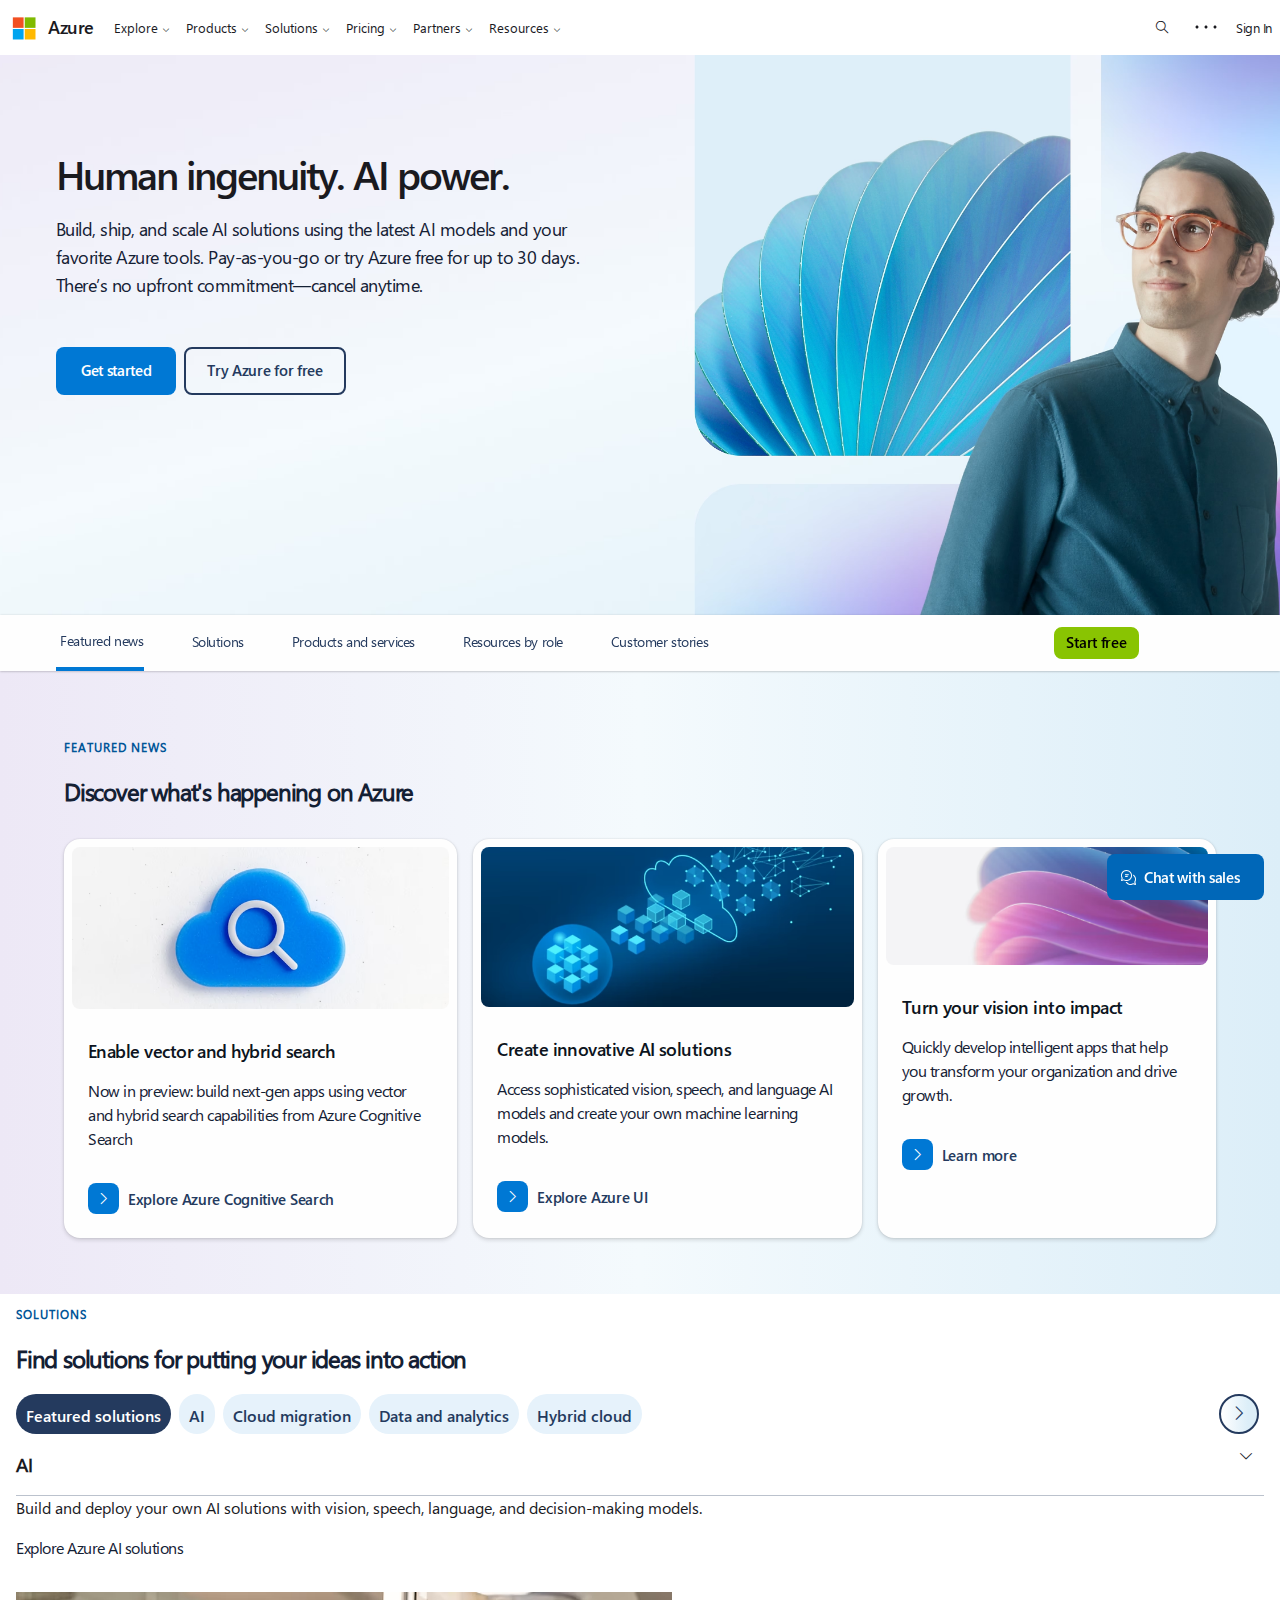
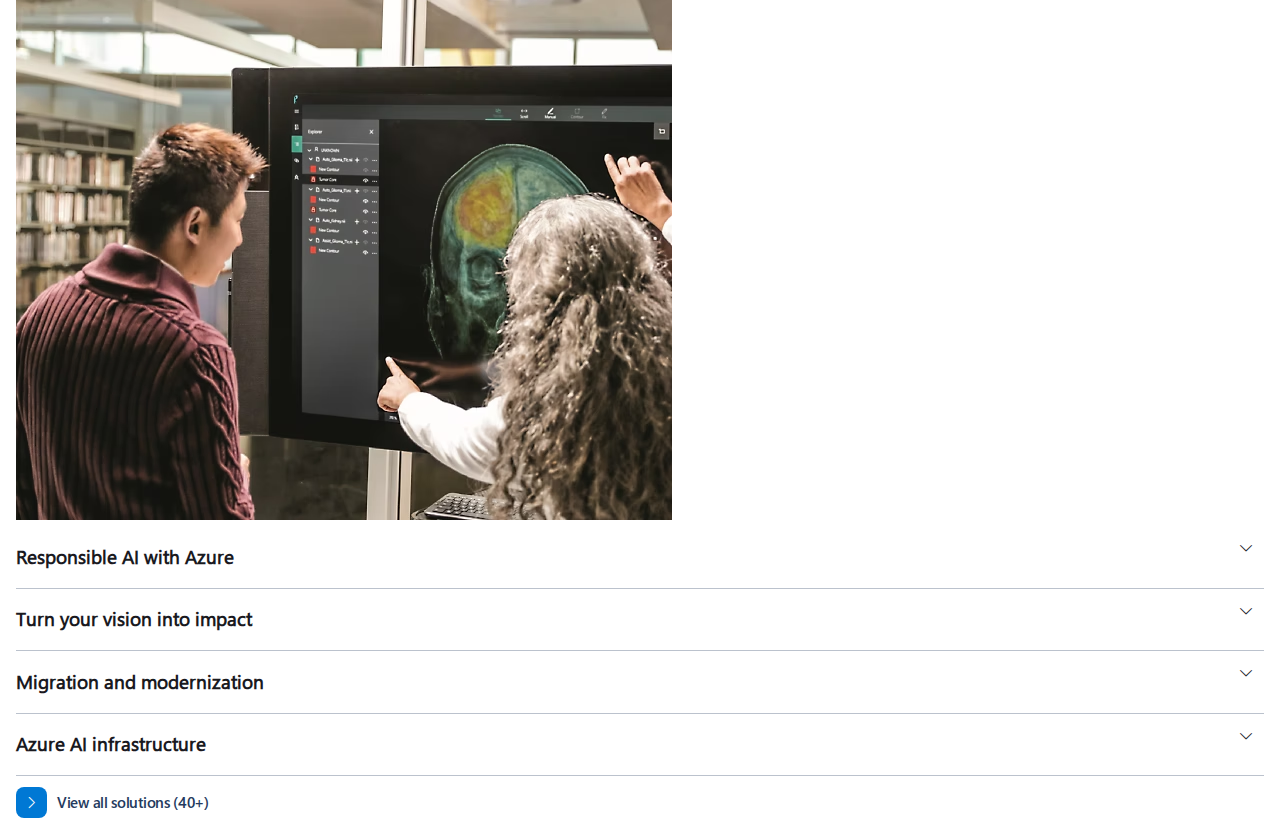
==== azure/index.html @ 02f0b23e "fixed transparency gradient" ====
<!DOCTYPE html>
<html lang="en">
<head>
    <meta charset="UTF-8">
    <meta name="viewport" content="width=device-width, initial-scale=1.0">
    <title>Cloud Computing Services | Microsoft Azure</title>
    <link rel="icon" href="assets/svgexport-3.svg">
    <link rel="stylesheet" href="index.css">
</head>

<header>
    <div class="header-section">
        <div class="menu">
            <div class="image-menu">
                <img class="mob-view-icon" src="assets/svgexport-1.svg">
                <img class="tab-view-icon" src="assets/svgexport-3.svg">
            </div>
            <div class="azure">Azure</div>

            <div class="nav-list">
                <div class="tabs" id="explore">Explore</span></div>
                <div class="tabs" id="Products">Products</div>
                <div class="tabs" id="Solutions">Solutions</div>
                <div class="tabs" id="Pricing">Pricing</div>
                <div class="tabs" id="Partners">Partners</div>
                <div class="tabs" id="Resources">Resources</div>
            </div>
        </div>

        <div id="logo"><img src="assets/svgexport-3.svg"></div>

        <div class="sign-in">
            <div class="search-box">
                <input type="text" placeholder="Search">
            </div>
            <div class="image-search"></div>
            <div class="image-options"><img src="assets/svgexport-4.svg"></div>
            
            <div class="learn text">Learn</div>
            <div class="support text">Support</div>
            <div class="contact text">Contact Sales</div>
            <div class="account text"><span>Free account</span></div>
            <div class="text">Sign In</div>
        </div>
    </div>
</header>


<body>
    <div class="hero-section">
        <div class="banner">
            <img src="assets/azure-hp-hero.avif">
        </div>
        <div class="ai">
            <h2>Human ingenuity. AI power.</h2>
            <p class="subtext">
                Build, ship, and scale AI solutions using the latest AI models and your favorite Azure tools. Pay-as-you-go or try Azure free for up to 30 days. There’s no upfront commitment—cancel anytime.
            </p>
            <button class="get-started"><p>Get started</p></button>
            <button class="try-azure"><p>Try Azure for free</p></button>
        </div>
    </div>
   
    <button class="chat">
        <p>Chat with sales</p>
    </button>

    <div class="sticky-nav">
        <div class="inner-items">
            <div id="featured-news"><p>Featured news</p></div>
            <p>Solutions</p>
            <p>Products and services</p>
            <p>Resources by role</p>
            <p>Customer stories</p>
        </div>
        <button id="start-free"><p>Start free</p></button>
        <span></span>
    </div>

    <div class="featured">
        <div class="caption">
            <h3>FEATURED NEWS</h3>
            <h2>Discover what's happening on Azure</h2>
        </div>

        <div class="cards-container">
                <div class="card">
                    <div class="featured-image">
                        <img src="assets/featured-news-card-1.avif">
                    </div>
                    <div class="content">
                        <div class="description">
                            <h5>Enable vector and hybrid search</h5>
                            <p>Now in preview: build next-gen apps using vector and hybrid search capabilities from Azure Cognitive Search</p>
                        </div>
                        <div class="explore">
                            <div class="box"><span></span></div>
                            <span class="text2">Explore Azure Cognitive Search</span>
                        </div>
                    </div>
                </div>
            

                <div class="card">
                    <div class="featured-image">
                        <img src="assets/featured-news-card-2.avif">
                    </div>
                    <div class="content">
                        <div class="description">
                            <h5>Create innovative AI solutions </h5>
                            <p>Access sophisticated vision, speech, and language AI models and create your own machine learning models.</p>
                        </div>
                        <div class="explore">
                            <div class="box"><span></span></div>
                            <span class="text2">Explore Azure UI</span>
                        </div>
                    </div>
                </div>
            <div class="card">
                <div class="featured-image">
                    <img src="assets/featured_news_card-3.avif">
                </div>
                <div class="content">
                    <div class="description">
                        <h5>Turn your vision into impact</h5>
                        <p>Quickly develop intelligent apps that help you transform your organization and drive growth.</p>
                    </div>
                    <div class="explore">
                        <div class="box"><span></span></div>
                        <span class="text2">Learn more</span>
                    </div>
                </div>
            </div>
        </div>

        
    </div>

    <div class="solutions">
        <div class="caption">
            <h3>SOLUTIONS</h3>
            <h2>Find solutions for putting your ideas into action</h2>
        </div>
        <div class="scroll-container">
            <div class="scroll">
                <div class="scroll-buttons">Featured solutions</div>
                <div class="scroll-buttons">AI</div>
                <div class="scroll-buttons">Cloud migration</div>
                <div class="scroll-buttons">Data and analytics</div>
                <div class="scroll-buttons">Hybrid cloud</div>
            </div>
            <div class="arrow-button"><span></span></div>
        </div>

        <div class="solutions-expand">
            <div class="ai-expand">
                <div class="expandables">
                    <h3>AI</h3>
                    <span></span>
                </div>
                <div class="description">
                    Build and deploy your own AI solutions with vision, speech, language, and decision-making models.
                    <p>Explore Azure AI solutions</p>
                </div>
                <div class="image-section">
                    <img src="assets/AI-Media-01-AI.avif">
                </div>


            </div> 
            <div class="expandables">
                <h3>Responsible AI with Azure</h3>
                <span></span>
            </div>
            <div class="expandables">
                <h3>Turn your vision into impact</h3>
                <span></span>
            </div>
            <div class="expandables">
                <h3>Migration and modernization</h3>
                <span></span>
            </div>
            <div class="expandables">
                <h3>Azure AI infrastructure</h3>
                <span></span>
            </div>

            <div class="view-all">
                <span></span>
                <p>View all solutions (40+)</p>
            </div>
        </div>
    </div>

        
    
</body>
</html>
---- azure/index.css ----
@font-face{
    font-family : "mnormal";
    src:url("normal.woff2");
}
@font-face{
    font-family : "mbold";
    src:url("semi-bold.woff2");
}
@font-face{
    font-family : "mfluent";
    src:url("MWFFluentIcons.woff2");
}

body,a,header,footer,li,ul{
    margin:0;
    padding:0;
    font-family: mnormal;
    font-size: 16px;
    line-height: 24px;
    color:rgb(26, 26, 31);
}
.tab-view-icon,.nav-list,.image-options,.search-box,.learn,.support,.contact,.account,#start-free{
    display:none;
}

.inner-items p{
    display: none;
}
.inner-items #featured-news p{
    display: block;
}

header{
    height:78px;
}
.header-section{
    display:flex;
    justify-content: space-between;
    align-items: center;
    flex-grow:1;
    padding-top:12px;
    padding-left: 12px;
    padding-right: 12px;
    padding-bottom: 12px;
    box-sizing: border-box;    
    letter-spacing: -.48px
}
.menu{
    display: flex;
    justify-content: flex-start;
    align-items: center;
    font-family: mbold;
    min-width: 130px;
}
.menu .image-menu img{
    width:20px;
    height:13px;
    padding-right:15.5px;
    padding-left: 12px;
}
.menu .image-menu{
    height:44px;
    display: flex;
    align-items: center;
}
.menu .azure{
    display: flex;;
    align-items: center;
    font-size: 18px;
    height:44px;
    color:rgb(26, 26, 31);
    letter-spacing: -0.48px;
}
#logo{
    display: flex;
    justify-content: center;
    align-items: center;
}
.sign-in{
    display: flex;
    justify-content: flex-end;
    align-items: center;
    min-width: 130px;

}
.sign-in .image-search{
    margin-top: 6px;
    margin-right:13px;
    justify-content: center;
    align-items: center;
}
.sign-in .image-search::before{
    content: '\e721';
    font-family: mfluent;
    font-size: 18px;
}
.sign-in .text{
    font-size: 14px;
    line-height:14px;
    padding:20px;
}

.hero-section .banner{
    width: 100%;
}

.hero-section .banner img{
    width: 100%;
}
.ai{
    margin-top: -13px;
    padding:12px 16px;
    padding-bottom: 96px;
    background-color: #f8f9fa;
}
.ai h2{
    font-size: 2rem;
    line-height: 2.5rem;
    font-weight: 600;
    font-family: mbold;
    letter-spacing: -0.05em;
    color: rgb(26, 26, 31);
    margin-bottom: 12px;
}

.ai .subtext{
    color:#142034;
    font-size: 1.125rem;
    line-height: 1.75rem;
    letter-spacing:-0.03em;
    padding:0;
    margin:0;
}
button{
    border:2px solid black;
    background-color: #0078D4;
    color:#fff;
    border-radius: 0.5rem;
    box-sizing: border-box;
    padding: calc(0.75rem - 2px) calc(1rem - 2px);
    font-size: .9375rem;
    line-height: 1.375rem;
    letter-spacing: -0.02em;
    font-weight: 600;
    font-family: mbold;
    width:100%;
    /* display: flex;
    align-items: center;
    justify-content: center; */
}

.get-started{
    margin-top: 40px;
    border-color:transparent;
    height:48px;
}
.get-started p, .try-azure p{
    margin-top: 0px;
}

.try-azure{
    margin-top: 8px;
    border-color: #243a5e;
    background-color: transparent;
    color:#243a5e;
    height:48px;
}
.chat{
    width:148.68px;
    height:46px;
    border-color: transparent;
    position: fixed;
    bottom:0;
    right:16px;
    background-color: #0067B8;
    z-index: 1;
}
.chat::before{
    content: "";
    font-family: mfluent;
    position: absolute;
    font-size: 15px;
    font-weight: 100;
    left:12px;
    top:11px
}
.chat p{
    margin-top: 0;
    margin-left: 19.5px;
}
.sticky-nav{
    background-color: #fefefe;
    box-shadow:  0 0 0.125rem rgba(0, 0, 0, 0.12),0 0.063rem 0.125rem rgba(0, 0, 0, 0.14);
    height:60px;
    display: flex;
    align-items: center;
    position: sticky;
    top:0px;
    /* margin-top: 56px; */
    z-index: 1;

}
.inner-items{
    width: 100%;
}
.inner-items p{
    margin-left: 20px;
    color:rgb(36, 58, 94);
    font-size: 12px;
    line-height: 16px;
    letter-spacing: -0.48px;
    font-weight:400px;
    font-family: mbold;
}
.sticky-nav span::after{
    position: absolute;
    content: "";
    font-family: mfluent;
    right:40%;
    top:40%;
}

.featured{
    padding:56px 16px;
    background: linear-gradient(90deg, #ede8f6 0%, #f4fafd 49.99%, #dceef8 100%);;

}
.caption h3{
    color:rgb(0, 85, 151);
    font-size: 12px;
    letter-spacing: 0.96px;
    line-height: 16px;
    font-weight: 600;
}
.caption h2{
    color:rgb(20, 32, 52);
    font-size: 24px;
    letter-spacing: -1.2px;
    line-height: 32px;
    font-weight: 600;
    font-family: mnormal;
}

.cards-container{
    display: flex;
    flex-direction: column;
    row-gap: 8px;
    column-gap: 16px;
    margin-top: 32px;

}

.card{
    background-color: #fefefe;
    box-shadow: 0 0 0.125rem rgba(0, 0, 0, 0.12),0 0.125rem 0.25rem rgba(0, 0, 0, 0.14);
    border-radius: 1rem;
    word-wrap:break-word;
    flex-direction: column;
    box-sizing: border-box;
    overflow: hidden;

}
.card .featured-image{
    padding:0.5rem;
    padding-bottom:0;
}
.card .featured-image img{
    width:100%;
    border-radius:0.5rem;
    aspect-ratio: initial;

}
.card .content{
    padding:16px;

}
.content .description{
    display: flex;
    flex-direction: column;

}
.description h5{
    color:rgb(12, 20, 32);
    font-size: 18px;
    letter-spacing: -0.54px;
    line-height: 24px;
    font-weight: 400;
    font-family: mbold;
    margin:0;

}
.description p{
    margin-bottom: 32px;
    color:rgb(20, 32, 52);
    font-size: 16px;
    letter-spacing: -0.48px;
    line-height: 24px;
    font-family: mnormal;

}
.explore{
    display: flex;
}
.explore .box{
    position: relative;
    background-color: rgb(0, 120, 212);
    border-radius: 8px;
    line-height:22px;
    padding:calc(0.5rem - 2px);
    width:31px;
    height:31px;
    box-sizing: border-box;

}
.explore .box span::after{
    position: absolute;
    top:5px;
    left:8px;
    font-size:15px;
    color:white;
    font-family: mfluent;
    content: "";
    font-weight: 400;
    z-index: 0;
}
.explore .text2{
    margin-left: 9px;
    color:rgb(36, 58, 94);
    font-size: 15px;
    font-weight:400;
    font-family: mbold;
    letter-spacing: -0.3px;
    line-height: 22px;
    display: flex;
    margin-top: 5px;
}

.solutions{
    padding-left: 1rem;
    padding-right: 1rem;

}

.scroll{
    display: flex;
    flex-direction: row;
    overflow: scroll;
}
.scroll-buttons{
    white-space: nowrap;
    padding:10px;
    background-color: #e6f2fb;
    color:#243a5e;
    border-radius: 12.5rem;
    font-family: mbold;
    margin-right: .5rem;
    height:40px;
    box-sizing: border-box;

}
.scroll-buttons:nth-child(1){
    background-color: #243a5e;
    color:#fff;

}
.scroll-container{
    position: relative;
}

.scroll-container .arrow-button{
    position: absolute;
    right:5px;
    top:calc(50% - 20px);
    width:40px;
    height:40px;
    border : 2px solid #243a5e;
    border-radius: 50%;
    box-sizing: border-box;
    background:linear-gradient(270deg,#dceef8 25%,transparent 100%) ;
}
.scroll-container .arrow-button span::after{
    position: absolute;
    content: "";
    font-family: mfluent;
    font-size: 1.125rem;
    color:#243a5e;

    right:calc(50% - 9px);
    top:calc(40% - 9px);

}


.solutions-expand{

}

.expandables{
    display:flex;
    justify-content: space-between;
    border-bottom:1px solid rgb(187, 194, 205);
    position: relative;
}
.expandables span::after{
    font-family: mfluent;
    font-size: 16px;
    /* color:black; */
    content: "";
    position: absolute;
    top:10px;
    right:10px;
}

.view-all{
    display: flex;
    align-items: center;
}
.view-all span{
    position: relative;
    background-color: rgb(0, 120, 212);
    border-radius: 8px;
    line-height: 22px;
    padding: calc(0.5rem - 2px);
    width: 31px;
    height: 31px;
    box-sizing: border-box;
}
.view-all span::after{
    position: absolute;
    top: 5px;
    left: 8px;
    font-size: 15px;
    color: white;
    font-family: mfluent;
    content: "";
    font-weight: 400;
    z-index: 0;
}
.view-all p{
    color:#243a5e;
    font-size: .9375rem;
    line-height: 1.375rem;
    letter-spacing: -.02em;
    font-weight: 400;
    font-family: mbold;
    margin-left: 10px;
}




/* ----------------------------------------------- */



@media screen and (min-width:425px) {
    .ai{
        margin-top: -12px;
    }
    
}


/* --------------------- TABLET VIEW BEGINS 768px--------------- */

@media screen and (min-width:768px) {

    .mob-view-icon,#logo{
        display:none;
    }

    .tab-view-icon{
        display:block
    }


    header{
        height:55px;
    }

    .header-section{
        padding:0;
        margin:0;
    }
    .menu{
        padding:0 12px;
    }

    .tab-view-icon{
        margin-top: 2px;
    }

    .menu .image-menu{
        height:fit-content;
    }
    .menu .image-menu img{
        width:24px;
        height:26px;
        padding:0;
    }
    .menu .azure{
        margin-left:12px;
    }

    .nav-list{
        display:flex;
        font-family: mnormal;
        margin-left: 12px;
        font-size: 13px;
        
    }
    .nav-list .tabs{
        display:flex;
        padding:20px 8px;
        font-size: 13px;
        line-height:13px;
        letter-spacing: 0;
    }
    .nav-list .tabs::after{
        font-family: mfluent;
        content: "";
        font-size: 8px;
        line-height: 8px;
        margin-left: 4px;
        margin-top: 5px;

    }

    .image-options{
        display: flex;
        padding:15px 10px;
    }
    .image-options img{
        width:24px;
        height:24px;

    }

    .sign-in .image-search{
        display: flex;
        align-items: center;
    }
    .sign-in .image-search::before{
      
        font-size:14px;
        margin-right: 2.5px;
        margin-top:-6px;
        
    }
    .sign-in .text{
        padding-left: 8px;
        padding-right: 8px;
        font-size: 13px;
        line-height: 13px;
    }
    .ai{
        margin-top: -13px;
    }

    .ai{
        padding-left: 64px;
        padding-right: 64px;
    }
    .get-started{
        width: fit-content;
    }
    .try-azure{
        width:fit-content;
        margin-left: 3.5px;
    }

    .featured{
        padding-left:64px;
        padding-right:64px;
    }

    
}









/* ----------------LAPTOP VIEW 1024----------------------- */

@media screen and (min-width:1024px) {


    .banner{
        height:100%;
        width:100%;
        overflow: hidden;
    }
    
    .inner-items p{
        display: block;
    }
    .hero-section .banner img{
        height:560px;
        width:100%;
        object-fit: cover;
       
    }
    .hero-section{
        position: relative;
        max-height:100%;
    }

    .ai{
        padding: 0;
        margin:0;
        position: absolute;
        top:62px;
        left:56px;
        width:44%;
        background-color: transparent;
    }
    .ai h2{
        font-size:2.5rem;
        line-height: 3rem;
        letter-spacing: -0.05em;
    }
    .ai .subtext{
        margin-top: 17px;
    }
    .get-started{
        width:120.38px;
        height:48px;
        margin-top:48px;
    }
    .try-azure{
        width:162.08px;
        height:48px;
    }
    .chat{
        width:156.67px;
        height:46px;
        
    }
    .chat p{
        margin-top: 0;
        margin-left: 12px;
    } 

    .sticky-nav{
        margin-top: -6px;
        height:56px;
        padding-left: 56px;
        padding-right: 56px;
    }
    .inner-items{
        display: flex;
        column-gap: 48px;
        line-height: 24px;
        align-items: center;
        height:100%;
        margin-top: -2px;

    }

    .sticky-nav span{
        display: none;
    }
    #start-free{
        width:84.18px;
        background-color: rgb(137, 196, 2);
        border-color: rgb(137, 196, 2);
        color:rgb(0,0,0);
        padding:2px 10px;
        letter-spacing: -0.3px;
        height:32px;
        white-space: nowrap;
        margin-right: 85.5px;
        display: flex;
        align-items: center;
        


    }
    #start-free p{
        margin-top: 12px;
    }
    .inner-items p{
        font-size: 14px;
        line-height: 20px;
        font-family: mnormal;
        font-weight: 400;
        letter-spacing: -0.42px;
        margin-top: 0;
        margin-bottom: 0;
        margin-left: 0;
        white-space: nowrap;

    }

    #featured-news{
        padding-left: 4px;
        
        display: flex;
        align-items: center;
        text-align: center;
        height:95%;
        border-bottom: 4px solid rgb(0, 120, 212);
    }
    #featured-news p{
        margin-top: 1px;
    }

    .cards-container{
        flex-direction: row;
    }
    .card{
        /* height:421px; */
        display: flex;
        
    
    }
    .card:nth-child(3) img{
        height:118px;
    }
    .card .content{
        padding:24px;

    }
    
  

    
    
}


/* ----------------VIEW 1440----------------------- */

@media screen and (min-width:1440px) {

    header{
        height:54px;
    }

    
    .sign-in .image-search,.image-options{
        display: none;
    }
   

    .search-box,.learn,.support,.contact,.account{
        display: block;
    }

    .menu .azure{
        margin-left: 24px;
    }
    .nav-list{
        margin-left: 24px;
    }
    .nav-list .tabs::after {
        margin-top: 5px;
    }

    .sign-in{
        /* letter-spacing: 0; */

        
    }

   

    .search-box{
        position: relative;
        margin-right: 23px;
    } 

    .search-box::before{
      
        content: '\e721';
        font-family: mfluent;
        font-size: 14px;
        position: absolute;
        right:15px;
        top:3px;
    }
    .search-box input{
        border: 1px solid #747479;
        border-radius: 4px;
        background-color: #f8f9fa;
        width:120px;
        height:32px;
        box-sizing: border-box;
        padding-left: 11px;
        padding-top: 3px;
        font-size: 13px;
        font-family: mnormal;
    }


   .sign-in .account{
    border: 1px solid #6f9e02;
    background-color: #89c402;
    border-radius: 4px;
    color: #1a1a1f;
    font-family: mnormal;
    font-size: 12px;
    font-weight: 600;
    padding: 18px;
    line-height: 1;
    text-align: center;
    padding:9px;
    padding-top:0px;
    display: flex;
    align-items: center;
    justify-content: center;
    width:84px;
    height:32px;
    box-sizing: border-box;
    margin-left: 6px;
    margin-right: 6px;
    
    }
    .sign-in .account span{
        margin-top: 10px;
        white-space: nowrap;
    }
    .hero-section .banner img{
        height:504px;
        margin-top: -0px;
    }

    .ai{
        top:56px;
        left:72px;
    }
    .ai h2{
        font-size: 3rem;
        line-height: 3.5rem;
        letter-spacing: -0.05em;
    }

    .ai .subtext{
        line-height: 2rem;
        font-size: 1.25rem;
        letter-spacing: -0.03em;
        margin-top: 16.5px;
    }

    .sticky-nav{
       
        padding-left: 72px;
        padding-right: 72px;
    }

    #start-free{
        margin-right: 278px;
    }
    .inner-items p{
        margin-top: -2px;
    }


}
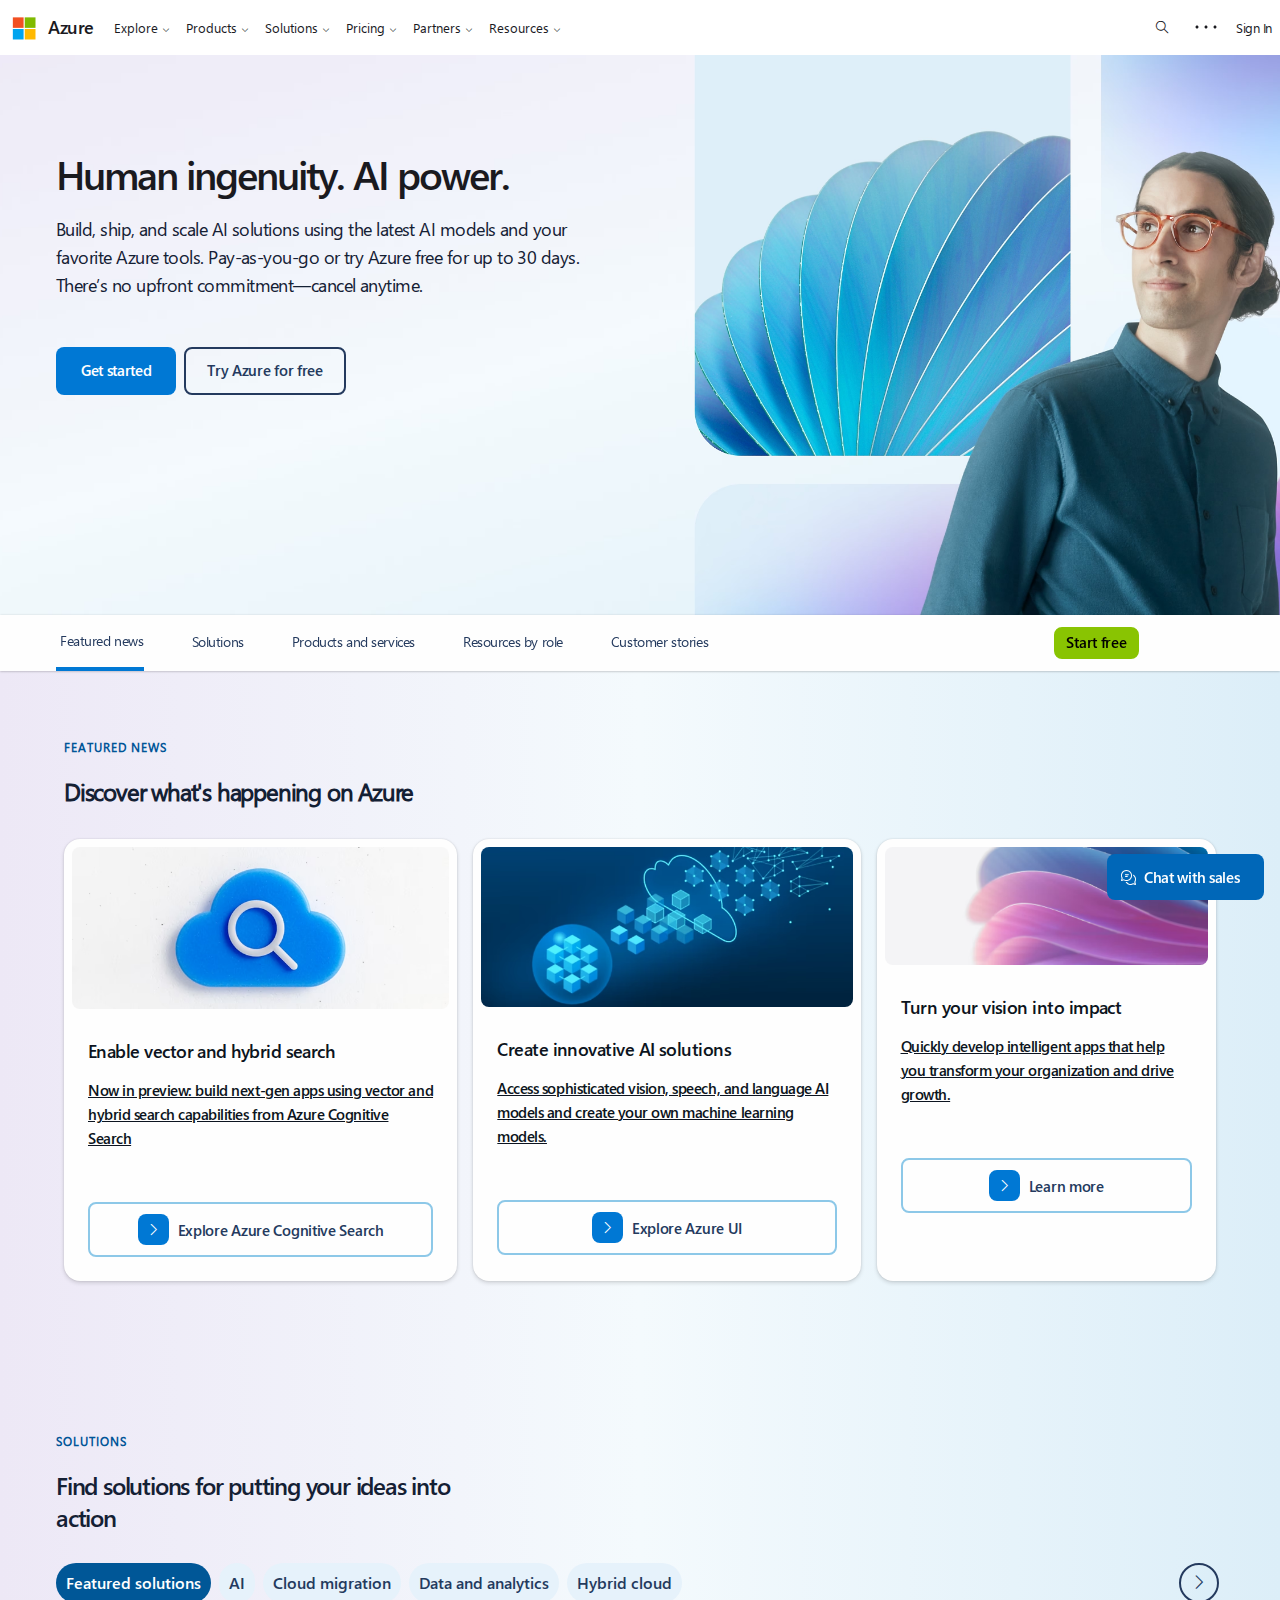
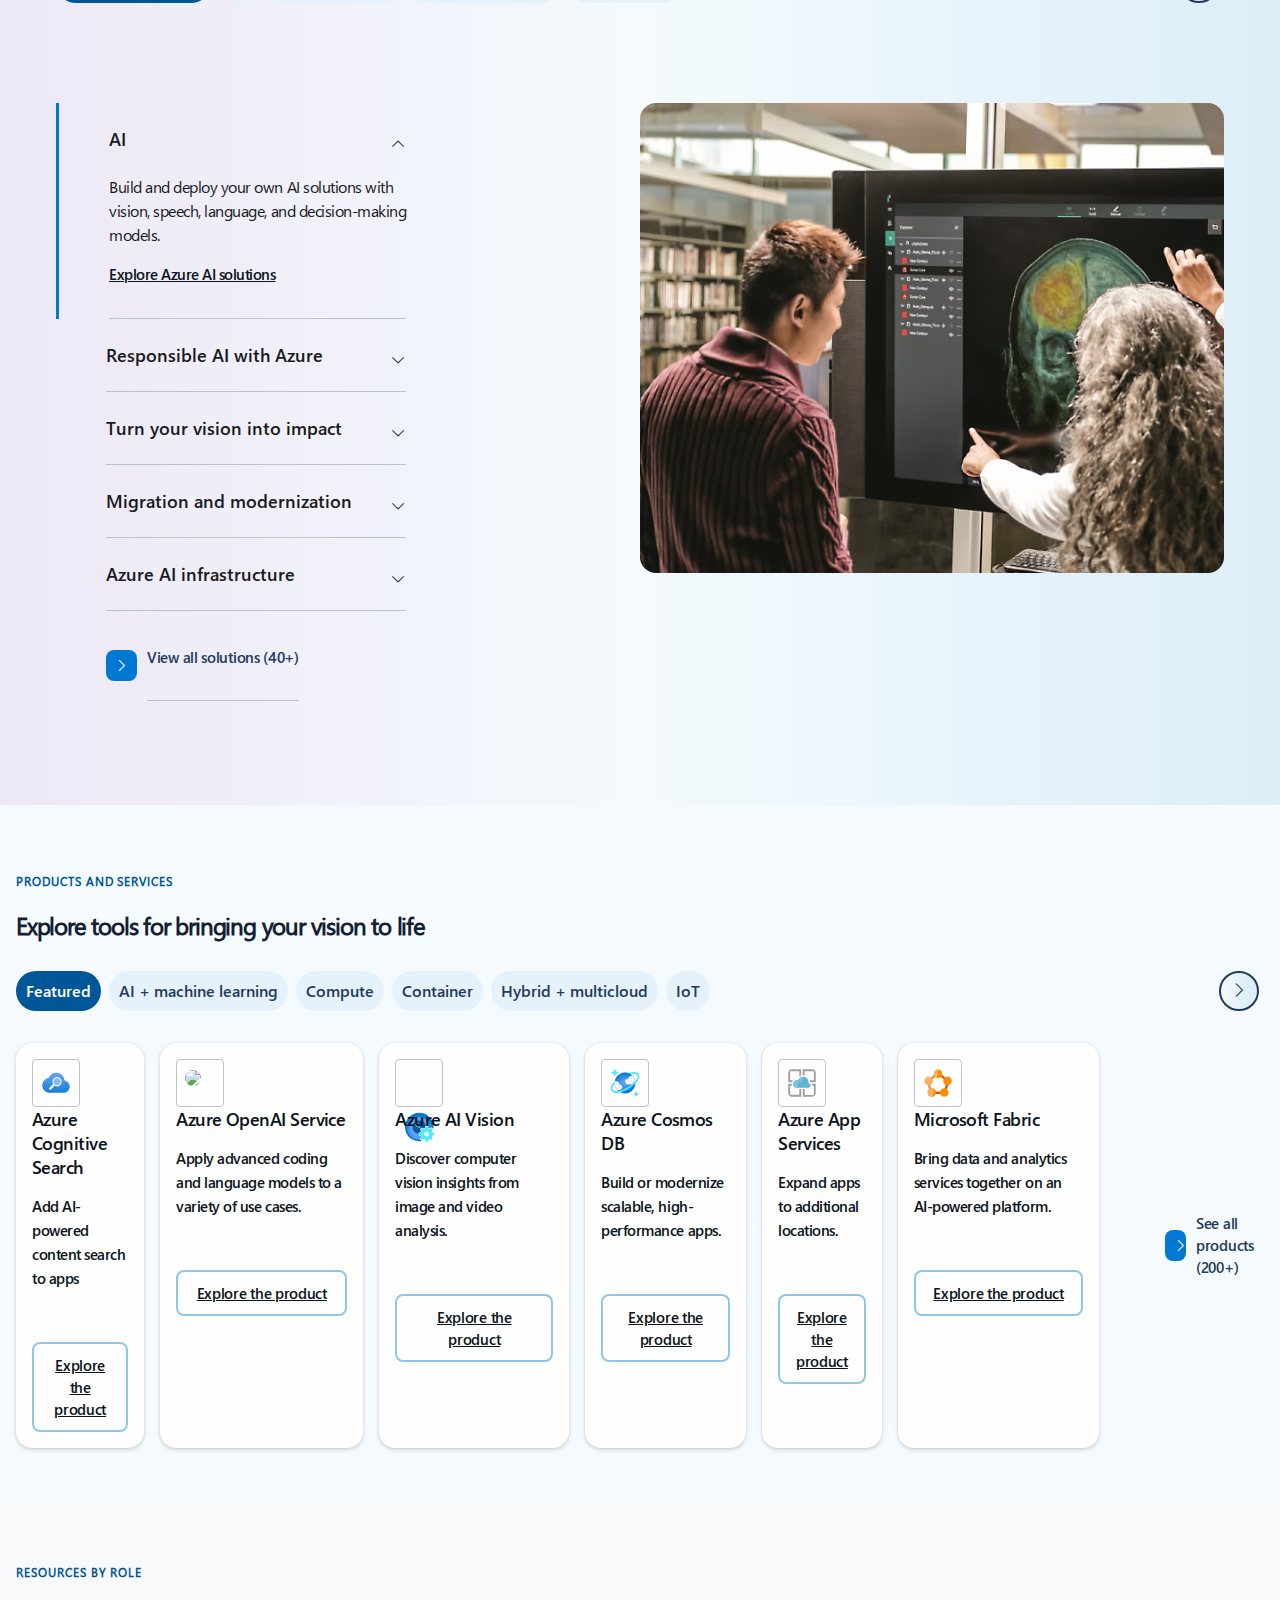
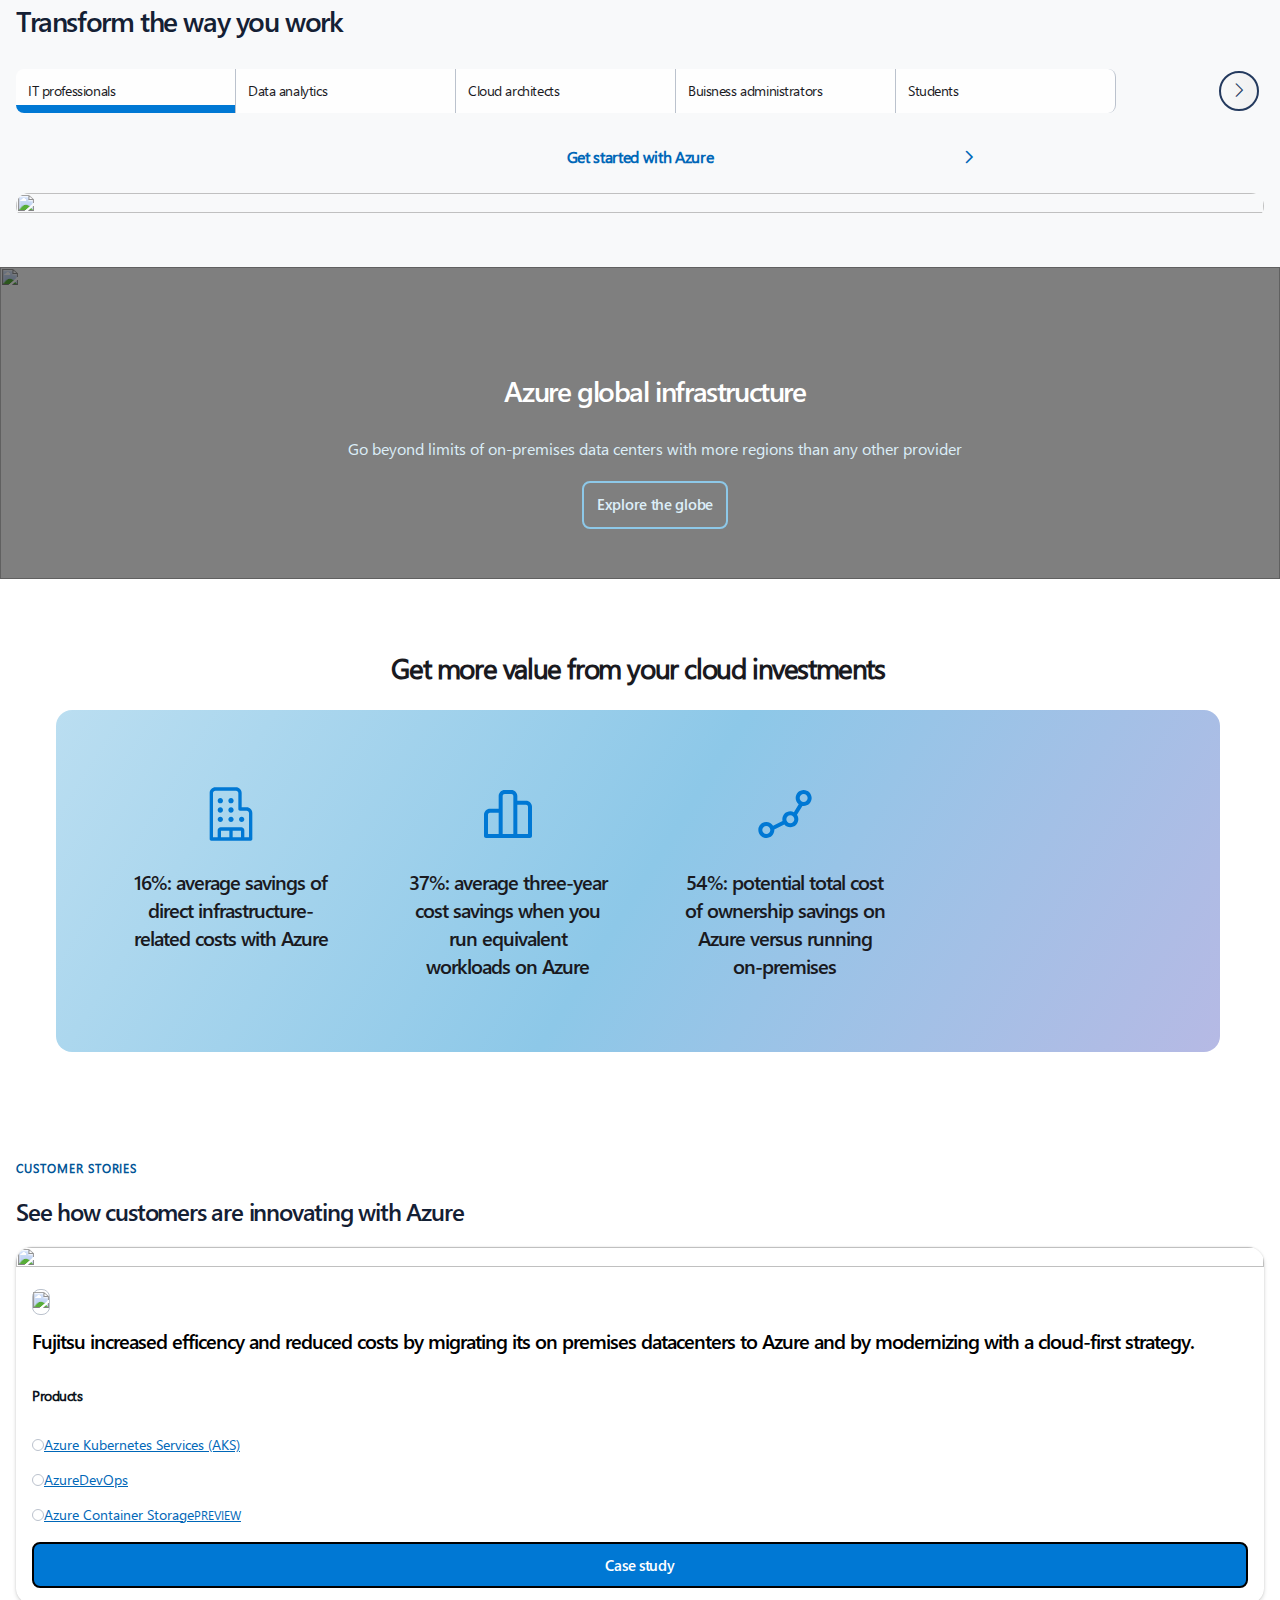
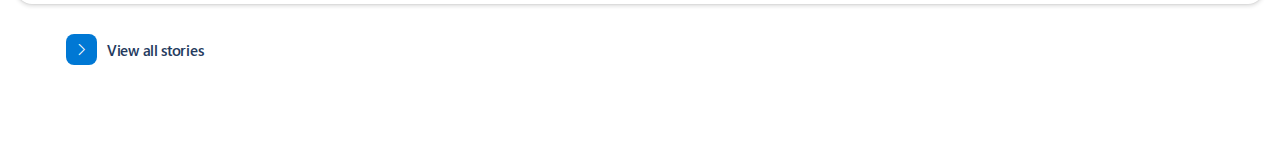
==== commit d65c7ebf: "work till monday" ====
--- a/azure/index.html
+++ b/azure/index.html
@@ -141,6 +141,7 @@
             <h3>SOLUTIONS</h3>
             <h2>Find solutions for putting your ideas into action</h2>
         </div>
+        
         <div class="scroll-container">
             <div class="scroll">
                 <div class="scroll-buttons">Featured solutions</div>
@@ -152,21 +153,65 @@
             <div class="arrow-button"><span></span></div>
         </div>
 
+        <div class="solutions-large">
+
+            <div class="solutions-text">
+
+                <div class="ai-expand">
+                    <div class="expandables">
+                        <h3>AI</h3>
+                        <span></span>
+                    </div>
+                    <div class="description">
+                        <span>Build and deploy your own AI solutions with vision, speech, language, and decision-making models.</span>
+                        <p>Explore Azure AI solutions</p>
+                    </div>
+                </div>
+                
+
+                <div class="expandables">
+                    <h3>Responsible AI with Azure</h3>
+                    <span></span>
+                </div>
+                <div class="expandables">
+                    <h3>Turn your vision into impact</h3>
+                    <span></span>
+                </div>
+                <div class="expandables">
+                    <h3>Migration and modernization</h3>
+                    <span></span>
+                </div>
+                <div class="expandables">
+                    <h3>Azure AI infrastructure</h3>
+                    <span></span>
+                </div>
+    
+                <div class="view-all">
+                    <span></span>
+                    <p>View all solutions (40+)</p>
+                </div>
+            </div>
+            <div class="solutions-img">
+                <img src="assets/AI-Media-01-AI.avif">
+            </div>
+
+        </div>
+
         <div class="solutions-expand">
+            
             <div class="ai-expand">
                 <div class="expandables">
-                    <h3>AI</h3>
-                    <span></span>
-                </div>
-                <div class="description">
-                    Build and deploy your own AI solutions with vision, speech, language, and decision-making models.
-                    <p>Explore Azure AI solutions</p>
-                </div>
-                <div class="image-section">
-                    <img src="assets/AI-Media-01-AI.avif">
-                </div>
-
-
+                        <h3>AI</h3>
+                        <span></span>
+                    </div>
+                    <div class="description">
+                        <span>Build and deploy your own AI solutions with vision, speech, language, and decision-making models.</span>
+                        <p>Explore Azure AI solutions</p>
+                    </div>
+                    <div class="image-section">
+                        <img src="assets/AI-Media-01-AI.avif">
+                    </div>
+                </div>
             </div> 
             <div class="expandables">
                 <h3>Responsible AI with Azure</h3>
@@ -189,10 +234,231 @@
                 <span></span>
                 <p>View all solutions (40+)</p>
             </div>
-        </div>
-    </div>
-
+         </div>
+
+             
         
+    </div>
+
+    <div class="products">
+        <div class="caption">
+            <h3>PRODUCTS AND SERVICES</h3>
+            <h2>Explore tools for bringing your vision to life</h2>
+        </div>
+        <div class="scroll-container">
+            <div class="scroll">
+                <div class="scroll-buttons">Featured</div>
+                <div class="scroll-buttons">AI + machine learning</div>
+                <div class="scroll-buttons">Compute</div>
+                <div class="scroll-buttons">Container</div>
+                <div class="scroll-buttons">Hybrid + multicloud</div>
+                <div class="scroll-buttons">IoT</div>
+            </div>
+            <div class="arrow-button"><span></span></div>
+        </div>
+
+        <div class="cards-container">
+            <div class="card">
+                <div class="featured-image">
+                    <img src="assets/svgexport-5.svg">
+                </div>
+                <div class="content">
+                    <div class="description">
+                        <h5>Azure Cognitive Search</h5>
+                        <p>Add AI-powered content search to apps</p>
+                    </div>
+                    <div class="explore">
+                        <span class="text2">Explore the product</span>
+                    </div>
+                </div>
+            </div>
+            <div class="card">
+                <div class="featured-image">
+                    <img src="assets/chatgpt.svg">
+                </div>
+                <div class="content">
+                    <div class="description">
+                        <h5>Azure OpenAI Service</h5>
+                        <p>Apply advanced coding and language models to a variety of use cases.</p>
+                    </div>
+                    <div class="explore">
+                        <span class="text2">Explore the product</span>
+                    </div>
+                </div>
+            </div>
+            <div class="card">
+                <div class="featured-image">
+                    <img src="assets/svgexport-6.svg">
+                </div>
+                <div class="content">
+                    <div class="description">
+                        <h5>Azure AI Vision</h5>
+                        <p>Discover computer vision insights from image and video analysis.</p>
+                    </div>
+                    <div class="explore">
+                        <span class="text2">Explore the product</span>
+                    </div>
+                </div>
+            </div>
+            <div class="card">
+                <div class="featured-image">
+                    <img src="assets/svgexport-7.svg">
+                </div>
+                <div class="content">
+                    <div class="description">
+                        <h5>Azure Cosmos DB</h5>
+                        <p>Build or modernize scalable, high-performance apps.</p>
+                    </div>
+                    <div class="explore">
+                        <span class="text2">Explore the product</span>
+                    </div>
+                </div>
+            </div>
+            <div class="card">
+                <div class="featured-image">
+                    <img src="assets/svgexport-8.svg">
+                </div>
+                <div class="content">
+                    <div class="description">
+                        <h5> Azure App Services</h5>
+                        <p>Expand apps to additional locations.</p>
+                    </div>
+                    <div class="explore">
+                        <span class="text2">Explore the product</span>
+                    </div>
+                </div>
+            </div>
+            <div class="card">
+                <div class="featured-image">
+                    <img src="assets/svgexport-9.svg">
+                </div>
+                <div class="content">
+                    <div class="description">
+                        <h5>  Microsoft Fabric</h5>
+                        <p>Bring data and analytics services together on an AI-powered platform.</p>
+                    </div>
+                    <div class="explore">
+                        <span class="text2">Explore the product</span>
+                    </div>
+                </div>
+            </div>
+        <div class="view-all">
+            <span></span>
+            <p>See all products (200+)</p>
+        </div>
+            
+    </div>
+</div>
+        
+
+
+    <div class="resources">
+        <div class="caption">
+            <h3>RESOURCES BY ROLE</h3>
+            <h2>Transform the way you work</h2>
+        </div>
+        <div class="scroll-container">
+            <div class="scroll">
+                <div class="scroll-tabs"><p class="text">IT professionals</p><span></span></div>
+                <div class="scroll-tabs"><p class="text">Data analytics</p></div>
+                <div class="scroll-tabs"><p class="text">Cloud architects</p></div>
+                <div class="scroll-tabs"><p class="text">Buisness administrators</p></div>
+                <div class="scroll-tabs"><p class="text">Students</p></div>
+            </div>
+            <div class="arrow-button"><span></span></div>
+        </div>
+        <div class="slim">
+            <p>Get started with Azure</p>
+            <span></span>
+        </div>
+        <div class="image-section">
+            <img src="assets/resources.avif">
+        </div>
+    </div>
+
+    <div class="infrastructure">
+        <div class="image-target">
+            <img src="assets/Regions-banner-2x.avif">
+        </div>
+        <div class="image-overlay"></div>
+        <div class="text">
+            <h3>Azure global infrastructure</h3>
+            <span>Go beyond limits of on-premises data centers with more regions than any other provider</span>
+            <div class="explore"> Explore the globe</div>
+        </div>
+        
+    </div>
+
+    <div class="cloud-investments">
+        <h2>Get more value from your cloud investments</h2>
+        <div class="banner">
+            <div class="content">
+                <div class="items">
+                    <div class="image-section">
+                        <img src="assets/svgexport-36.svg">
+                    </div>
+                    <div class="text-section">
+                        16%: average savings of direct infrastructure-related costs with Azure
+                    </div>
+                </div>
+                <div class="items">
+                    <div class="image-section">
+                        <img src="assets/svgexport-37.svg">
+                    </div>
+                    <div class="text-section">
+                        37%: average three-year cost savings when you run equivalent workloads on Azure                    
+                    </div>
+                </div>
+                <div class="items">
+                    <div class="image-section">
+                        <img src="assets/svgexport-38.svg">
+                    </div>
+                    <div class="text-section">
+                        54%: potential total cost of ownership savings on Azure versus running on-premises                   
+                    </div>
+                </div>
+            </div>
+        </div>
+
+    </div>
+
+    <div class="customer-stories">
+        <div class="caption">
+            <h3>CUSTOMER STORIES</h3>
+            <h2>See how customers are innovating with Azure</h2>
+        </div>
+        <div class="fujitsu">
+            <div class="image-section">
+                <img src="assets/fujitsu.avif">
+            </div>
+            <div class="content">
+                <div class="logo">
+                    <img src="assets/Fujitsu-2x.png">
+                </div>
+                <div class="description">
+                    Fujitsu increased efficency and reduced costs by migrating its on premises datacenters to Azure and by modernizing with a cloud-first strategy.
+                </div>
+                <div class="products-list">
+                    <h4>Products</h4>
+                    <div class="list-items"><div class="round-button"></div>Azure Kubernetes Services (AKS)</div>
+                    <div class="list-items"><div class="round-button"></div>AzureDevOps</div>
+                    <div class="list-items"><div class="round-button"></div>Azure Container Storage<sup>PREVIEW</sup></div>
+                </div>
+                <button>Case study</button>
+            </div>
+        </div>
+        <div class="nav-buttons">
+            <div class="arrow-button-left"><span></span></div>
+            <div class="arrow-button-right"><span></span></div>
+        </div>
+        <div class="view-all">
+            <span></span>
+            <p>View all stories </p>
+        </div>
+    </div>
+
+
+  
     
 </body>
 </html>--- a/azure/index.css
+++ b/azure/index.css
@@ -21,7 +21,7 @@
     line-height: 24px;
     color:rgb(26, 26, 31);
 }
-.tab-view-icon,.nav-list,.image-options,.search-box,.learn,.support,.contact,.account,#start-free{
+.tab-view-icon,.nav-list,.image-options,.search-box,.learn,.support,.contact,.account,#start-free,.solutions-large{
     display:none;
 }
 
@@ -293,12 +293,16 @@
 }
 .description p{
     margin-bottom: 32px;
-    color:rgb(20, 32, 52);
-    font-size: 16px;
+    color:rgb(12, 20, 32);
+    font-size: 15px;
     letter-spacing: -0.48px;
     line-height: 24px;
-    font-family: mnormal;
-
+    font-family: mbold;
+    text-decoration: underline;
+
+}
+.description span{
+    letter-spacing: -0.48px;
 }
 .explore{
     display: flex;
@@ -340,7 +344,19 @@
 .solutions{
     padding-left: 1rem;
     padding-right: 1rem;
-
+    background: linear-gradient(90deg, #ede8f6 0%, #f4fafd 49.99%, #dceef8 100%);;
+}
+
+.solutions .caption h3{
+    margin-top: 0;
+ 
+}
+.solutions h2{
+    letter-spacing: -0.05em;
+    font-size: 1.5rem;
+    line-height: 2rem;
+    font-family: mbold;
+    font-weight: 100;
 }
 
 .scroll{
@@ -358,15 +374,21 @@
     margin-right: .5rem;
     height:40px;
     box-sizing: border-box;
+    display: flex;
+    align-items: center;
 
 }
 .scroll-buttons:nth-child(1){
-    background-color: #243a5e;
+    background-color: #005797;
     color:#fff;
 
 }
 .scroll-container{
     position: relative;
+}
+.scroll::-webkit-scrollbar{
+
+    display: none;
 }
 
 .scroll-container .arrow-button{
@@ -378,7 +400,7 @@
     border : 2px solid #243a5e;
     border-radius: 50%;
     box-sizing: border-box;
-    background:linear-gradient(270deg,#dceef8 25%,transparent 100%) ;
+    background:linear-gradient(270deg,#dceef8 25%,transparent 100%);
 }
 .scroll-container .arrow-button span::after{
     position: absolute;
@@ -393,15 +415,28 @@
 }
 
 
-.solutions-expand{
-
+
+.ai-expand .image-section img{
+    object-fit: cover;
+    width:100%;
+    border-radius: 16px;
+    margin-top: 2rem;
 }
 
 .expandables{
     display:flex;
     justify-content: space-between;
+    align-items: center;
     border-bottom:1px solid rgb(187, 194, 205);
     position: relative;
+    padding-top: 24px;
+    padding-bottom: 24px;
+}
+.expandables:nth-child(1){
+    border-bottom: none;
+}
+.expandables:nth-child(1) span::after{
+    rotate: -180deg;
 }
 .expandables span::after{
     font-family: mfluent;
@@ -412,10 +447,20 @@
     top:10px;
     right:10px;
 }
+.expandables h3{
+    font-size: 18px;
+    color:rgb(26, 26, 31);
+    font-family: mbold;
+    line-height: 24px;
+    margin:0;
+}
+
 
 .view-all{
     display: flex;
     align-items: center;
+    padding-top: 20px;
+    padding-bottom: 20px;
 }
 .view-all span{
     position: relative;
@@ -448,7 +493,295 @@
     margin-left: 10px;
 }
 
-
+.products{
+    padding-left: 1rem;
+    padding-right: 1rem;
+    background-color: rgb(244, 250, 253);
+    margin-top: -12px;
+    padding-top: 56px;
+    padding-bottom: 56px;
+}
+.products .card{
+    padding:1rem;
+    
+}
+.products .card .featured-image{
+    width:3rem;
+    height:3rem;
+    box-sizing: border-box;
+    border:0.0625rem solid #bbc2cd;
+    border-radius: 0.25rem;
+}
+.products .card .content{
+    padding:0;
+}
+.products .card p{
+    text-decoration: none;
+}
+.products .card .explore span{
+    margin: 0;
+    text-decoration: underline;
+    color:#0c1420;
+}
+
+.resources{
+    padding-left: 1rem;
+    padding-right: 1rem;
+    background-color: #f8f9fa;
+    padding-top: 3rem;
+    padding-bottom: 48px;
+
+}
+.resources h2{
+    font-size: 1.75rem;
+    line-height: 2.25rem;
+    letter-spacing: -0.05em;
+    font-family: mbold;
+}
+
+.resources .scroll{
+}
+
+.resources .arrow-button{
+    border-color:rgb(36, 58, 94);
+    background: linear-gradient(270deg,var(--arrow-background-color,#f2f2f2) 25%,rgba(242,242,242,0) 100%);;
+}
+.scroll-tabs{
+
+   
+    display: flex;
+    flex-direction: column;
+    background-color: #fefefe;
+    box-sizing: border-box;
+    width: 220px;
+    border-right: 1px solid #bbc2cd;
+
+    
+}
+.scroll-tabs:nth-child(1){
+    border-top-left-radius: 0.5rem;
+    border-bottom-left-radius: 0.5rem;
+    box-shadow:  rgba(0, 0, 0, 0.12) 0px 0px 2px 0px, ;
+}
+.scroll-tabs:last-child{
+    border-top-right-radius: 0.5rem;
+    border-bottom-right-radius: 0.5rem;
+    box-shadow:  rgba(0, 0, 0, 0.12) 0px 0px 2px 0px, ;
+}
+.scroll-tabs .text{
+    padding-left: 12px;
+    padding-top: 12px;
+    padding-bottom: 4px;
+    white-space: nowrap;
+    width: 220px;
+    margin:0;
+    font-size: .875rem;
+    line-height:1.25rem;
+    letter-spacing:-0.03em;
+}
+.scroll-tabs span{
+    width:100%;
+    height:8px;
+    background-color: #0078d4;
+    border-bottom-left-radius: 8px;
+}
+.slim{
+    display: flex;
+    position: relative;
+    margin-top: 32px;
+    margin-bottom: 24px;
+    justify-content: center;
+}
+
+.slim p{
+    color:rgb(0, 103, 184);
+    font-size: 16px;
+    letter-spacing: -.32px;
+    line-height: 24px;
+    font-weight: 600;
+    margin:0;
+
+}
+.slim span::after{
+    color :rgb(0, 103, 184);
+    content: "";
+    font-family: mfluent;
+    font-size: 16px;
+    position: absolute;
+    right:23%;
+    font-weight: 600;
+}
+
+.resources .image-section img{
+    width:100%;
+    height: 100%;
+    border-radius:16px;
+
+}
+
+.infrastructure{
+    position: relative;
+ 
+}
+
+
+.infrastructure .image-target{
+    width:100%;
+    height:312px;
+}
+.infrastructure .image-target img{
+   
+    width:100%;
+    height: 100%;
+    object-fit: cover;
+}
+
+.infrastructure .image-overlay{
+    width:100%;
+    height:100%;
+    background-color: black;
+    opacity: 0.5;
+    position: absolute;
+    top:0;
+}
+.infrastructure .text{
+    text-align: center;
+    color:white;
+    position: absolute;
+    top:25%;
+    left:auto;
+    box-sizing: border-box;
+}
+.infrastructure .text h3{
+    font-size: 28px;
+    letter-spacing: -1.4px;
+    line-height: 36px;
+    font-weight: 400;
+    font-family: mbold;
+
+}
+.infrastructure .text span{
+    color:rgb(220, 238, 248);
+}
+
+.explore {
+    border:2px solid rgb(141, 200, 232);
+    border-radius: 8px;
+    text-align: center;
+    justify-content: center;
+    padding:10px 14px;
+    font-size:15px;
+    font-family: mbold;
+    font-weight: 600px;
+    letter-spacing: -0.3px;
+    line-height: 22px;
+    color:rgb(220, 238, 248);
+    margin-top: 20px;
+}
+
+.cloud-investments{
+    padding: 48px 20px;
+    padding-left: 16px;
+}
+.cloud-investments h2{
+    font-size: 1.75rem;
+    line-height: 2.25rem;
+    letter-spacing: -0.05em;
+    text-align: center;
+}
+.cloud-investments .banner{
+    background: linear-gradient(122deg, #cbe6f4 -18.47%, #8dc8e8 50.34%, #c5b4e3 118.47%);
+    border-radius: 1rem;
+
+}
+.cloud-investments .content{
+    padding:3rem;
+    display: flex;
+    flex-direction: column;
+    row-gap:3rem;
+}
+.cloud-investments .items{
+    display: flex;
+    flex-direction: column;
+    align-items: center;
+    text-align: center;
+    row-gap: 16px;
+}
+.cloud-investments .items .text-section{
+    font-family: mbold;
+    font-size: 1.25rem;
+    line-height:1.75rem;
+    letter-spacing: -0.05em;
+}
+
+.customer-stories{
+    padding:48px 16px;
+}
+.customer-stories h2{
+    font-family: mbold;
+
+}
+.fujitsu{
+    box-shadow: 0 0 0.125rem rgba(0, 0, 0, 0.12),0 0.125rem 0.25rem rgba(0, 0, 0, 0.14);
+    border-radius: 16px;
+
+}
+.fujitsu .logo{
+    border:1px solid rgb(187, 194, 205);
+    width: fit-content;
+    border-radius: 8px;
+}
+.fujitsu .image-section img{
+
+    width:100%;
+    height:100%;
+    border-radius:16px;
+    border-bottom-right-radius:0px ;
+    border-bottom-left-radius:0px ;
+}
+.fujitsu .content{
+    padding:16px;
+    display: flex;
+    flex-direction: column;
+    row-gap: 12px;
+}
+.fujitsu .description{
+    font-size: 20px;
+    line-height: 28px;
+    letter-spacing: -1px;
+    font-family: mbold;
+    color:rgb(0,0,0);
+
+}
+.fujitsu .products-list h4{
+    color:rgb(12, 20, 32);
+    font-size: 14px;
+    letter-spacing: -.48px;
+    font-weight: 600;
+    line-height: 20px;
+}
+.fujitsu .products-list{
+    display: flex;
+    flex-direction: column;
+ 
+}
+
+.list-items{
+    display: flex;
+    align-items: center;
+    text-decoration: underline;
+    color:rgb(0, 103, 184);
+    font-size: 14px;
+    line-height: 20px;
+    padding-top: 10px;
+    padding-bottom: 5px;
+}
+.round-button{
+    width:10px;
+    height:10px;
+    border:1px solid rgb(187, 194, 205);
+    border-radius: 50%;
+}
 
 
 /* ----------------------------------------------- */
@@ -576,6 +909,33 @@
         padding-right:64px;
     }
 
+    .solutions{
+        padding-left:4rem;
+        padding-right:4rem;
+    }
+
+
+
+
+
+    .infrastructure .text{
+        text-align: center;
+        color:white;
+        position: absolute;
+        top:25%;
+        left:calc(50% - 292px);
+        box-sizing: border-box;
+    }
+    .infrastructure .explore{
+        width:146px;
+        height:48px;
+        box-sizing: border-box;
+        padding-bottom: 0;
+        white-space: nowrap;
+        margin:auto;
+        margin-top: 20px;
+    }
+
     
 }
 
@@ -591,6 +951,12 @@
 
 @media screen and (min-width:1024px) {
 
+    .solutions-expand .ai-expand{
+        display: none;
+    }
+    .solutions .expandables , .solutions .view-all{
+        display: none;
+    }
 
     .banner{
         height:100%;
@@ -728,10 +1094,94 @@
         padding:24px;
 
     }
-    
-  
-
-    
+
+    .solutions{
+        padding-left:3.5rem;
+        padding-right:3.5rem;
+        padding-top: 96px;
+        padding-bottom: 96px;
+    }
+    .caption h2{
+        width:448px;
+    }
+
+    .scroll{
+        margin-top: 30px;
+    }
+
+    .solutions-large{
+        margin-top: 100px;
+        display:flex;
+        justify-content: space-between;
+    }
+    .solutions-text{
+        width:30%;
+    }
+    .solutions-text .expandables,.view-all{
+        display: flex;
+        margin-left: 50px;
+        align-items: center;
+        
+    }
+    .view-all p{
+        border-bottom: none;
+    }
+    .solutions-text .expandables span::after{
+        top:40%;
+        right:0%;
+    }
+    .solutions-text .expandables:nth-child(1){
+        margin-left:0;
+    }
+
+    .solutions-text p{
+        border-bottom: 1px solid rgb(187, 194, 205);
+        margin-bottom:0;
+        margin-top:0;
+        padding-top:15px;
+        padding-bottom:32px;
+    }
+    .solutions-large .view-all{
+        display: flex;
+    }
+    .solutions-large .ai-expand{
+        border-left : 3px solid rgb(0, 120, 212);
+        padding-left:50px;
+        
+    }
+    .solutions-large .solutions-img {
+        width: 50%;
+        height: 40%;
+        object-fit:cover;
+    }
+    .solutions-large .solutions-img img{
+        border-radius: 16px;
+        width: 100%;
+        aspect-ratio: initial;
+        object-fit:cover;
+    }
+
+    .cloud-investments{
+        padding-left: 56px;
+        padding-right: 60px;
+
+    }
+    .cloud-investments .content{
+        flex-direction: row;
+        column-gap: 72px;
+        padding:72px;
+    }
+    .cloud-investments .text-section{
+        font-size: 20px;
+        letter-spacing: -1px;
+        line-height: 28px;
+        width: 205px;
+    }
+    .cloud-investments .items{
+        row-gap: px;
+    }
+
+ 
     
 }
 
@@ -861,7 +1311,19 @@
     .inner-items p{
         margin-top: -2px;
     }
-
-
-}
-
+    
+    .solutions{
+        padding-left:72px;
+        padding-right:72px;
+    }
+
+    .caption h2{
+        font-size: 2rem;
+        line-height: 2.5rem;
+        letter-spacing: -0.05em;
+        width:100%;
+
+    }
+
+}
+
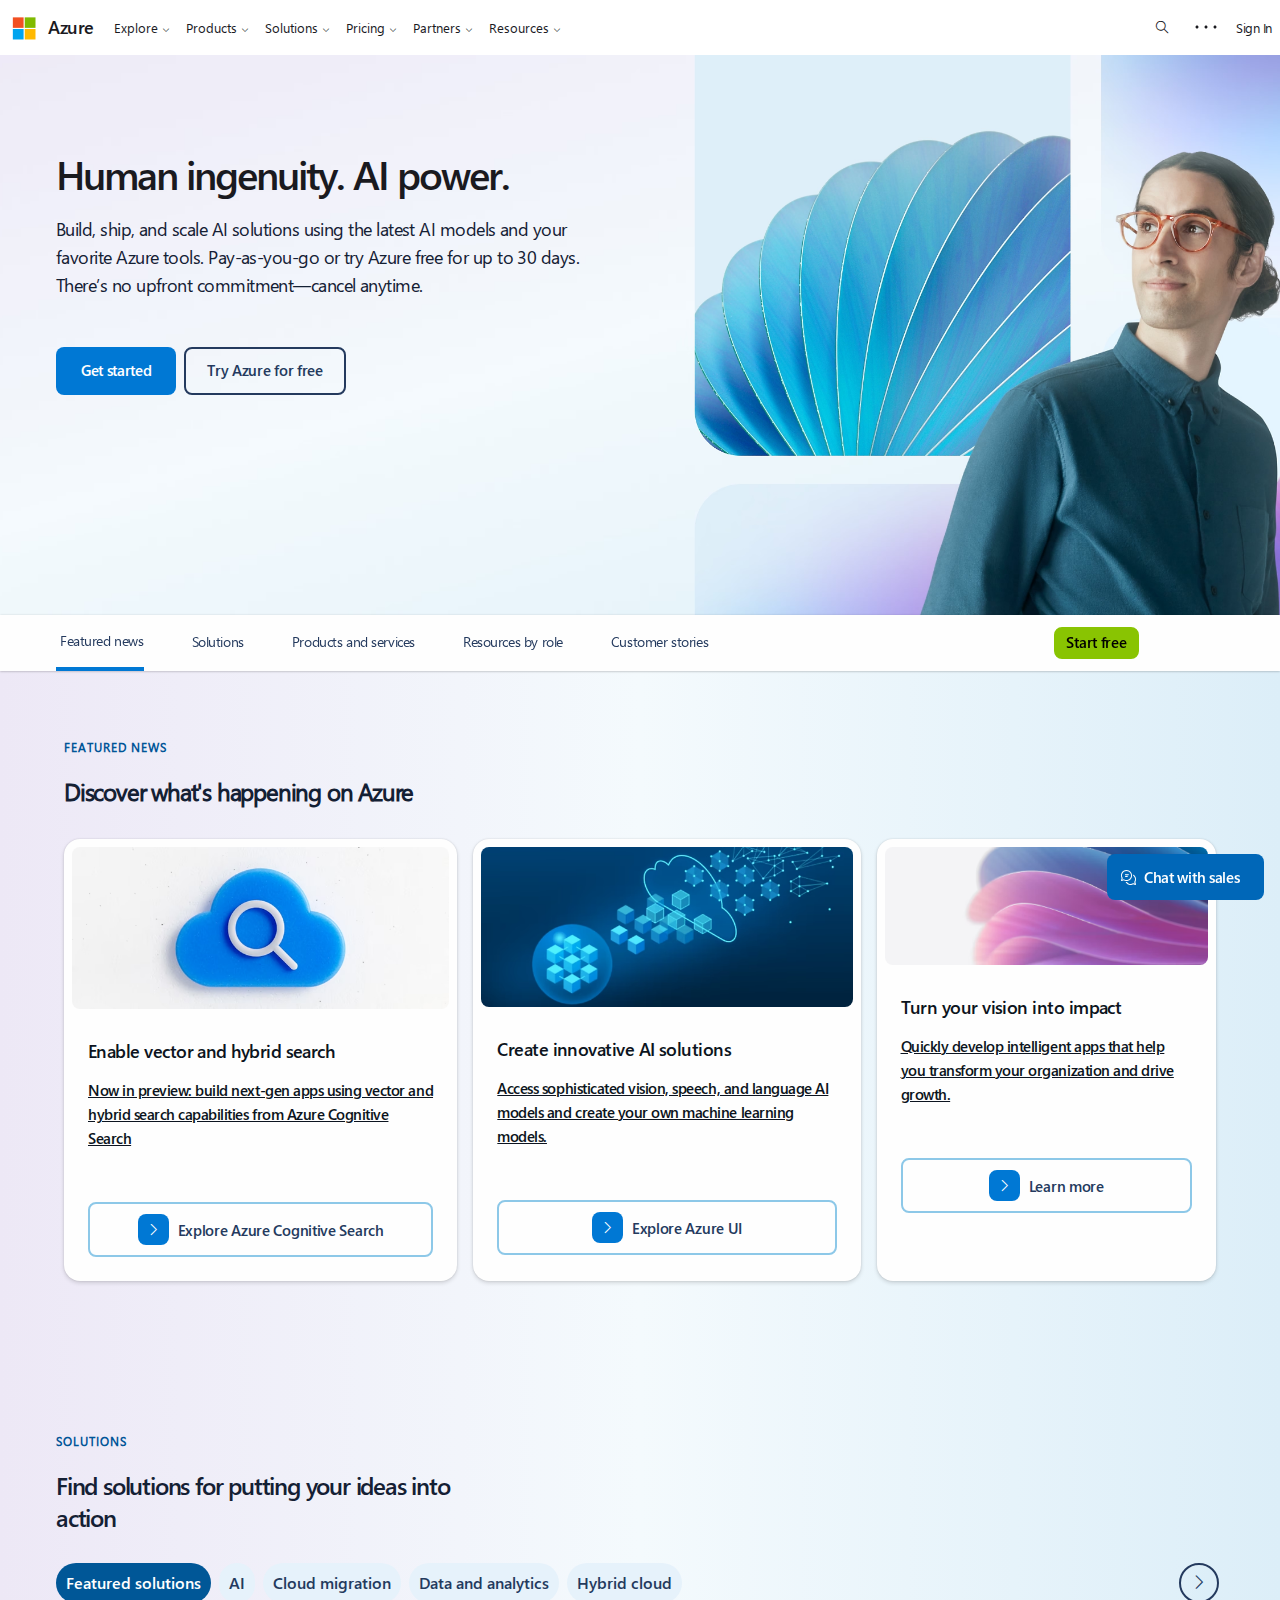
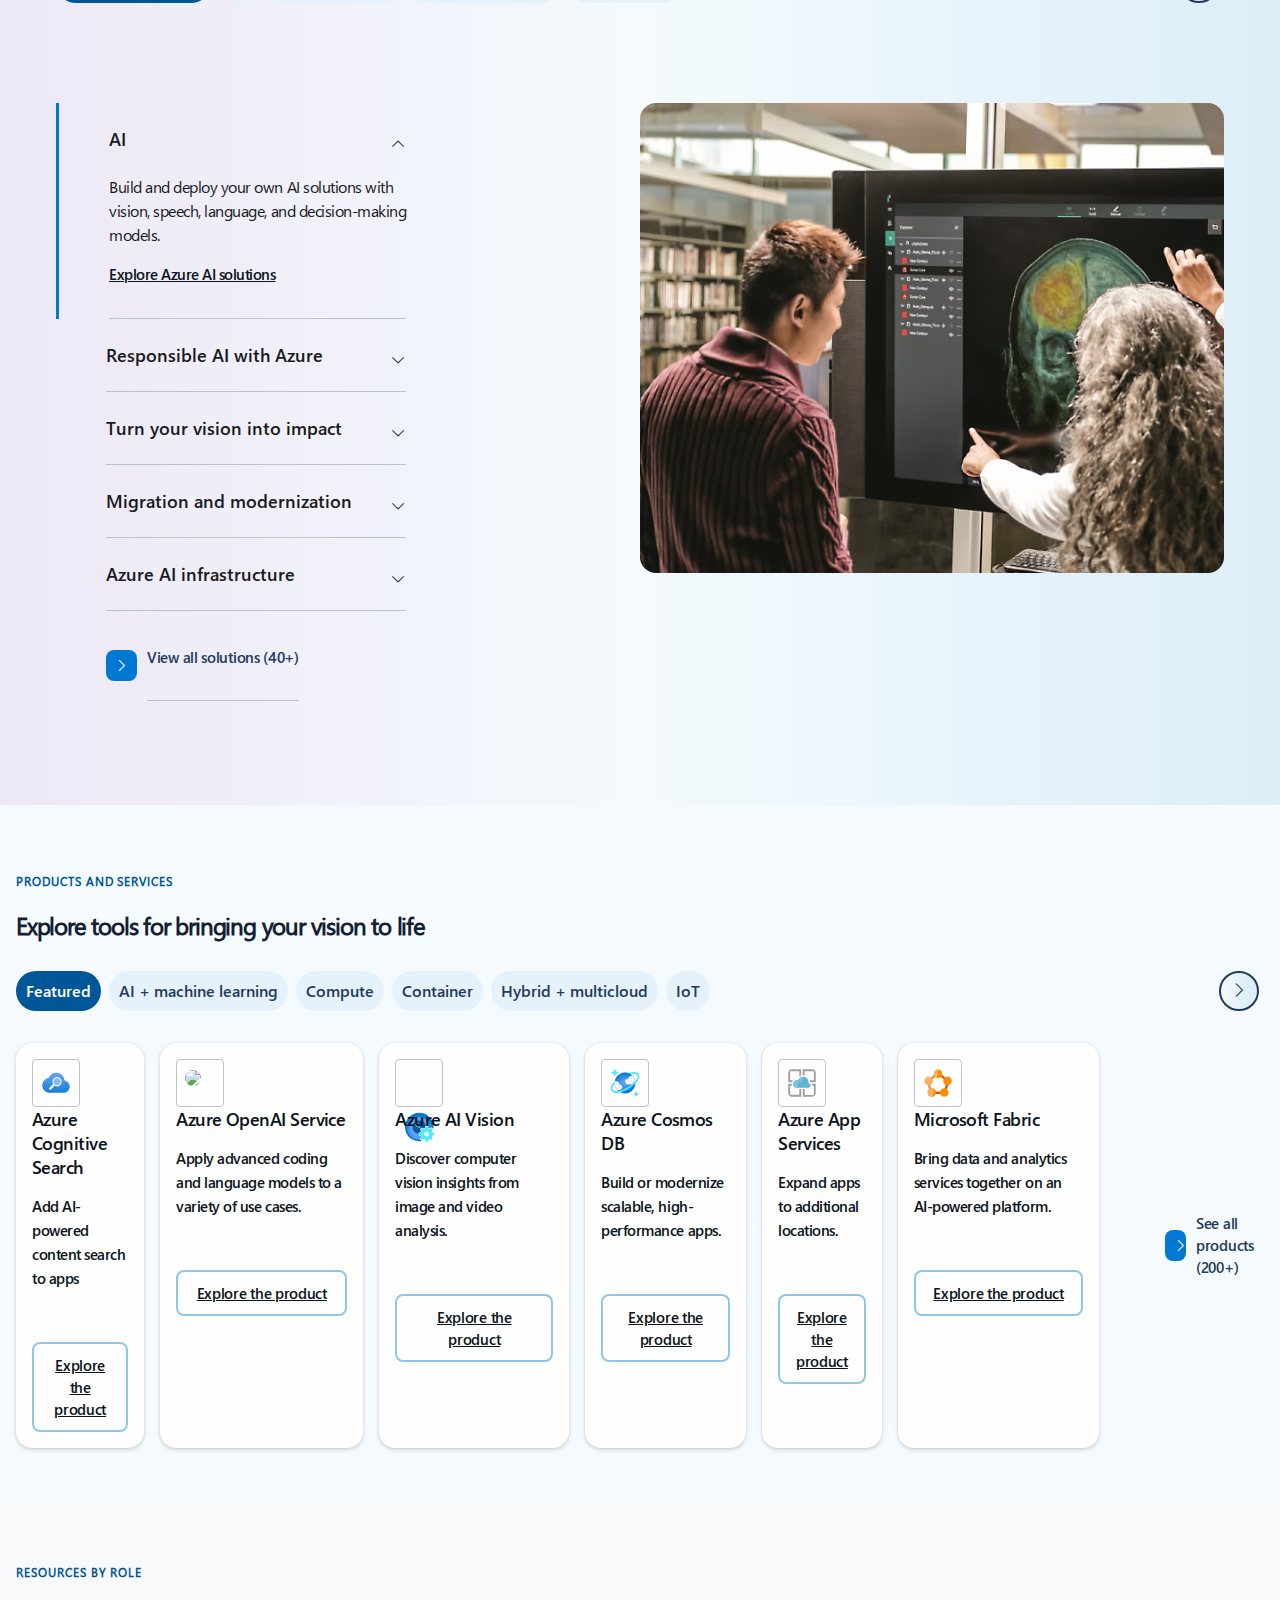
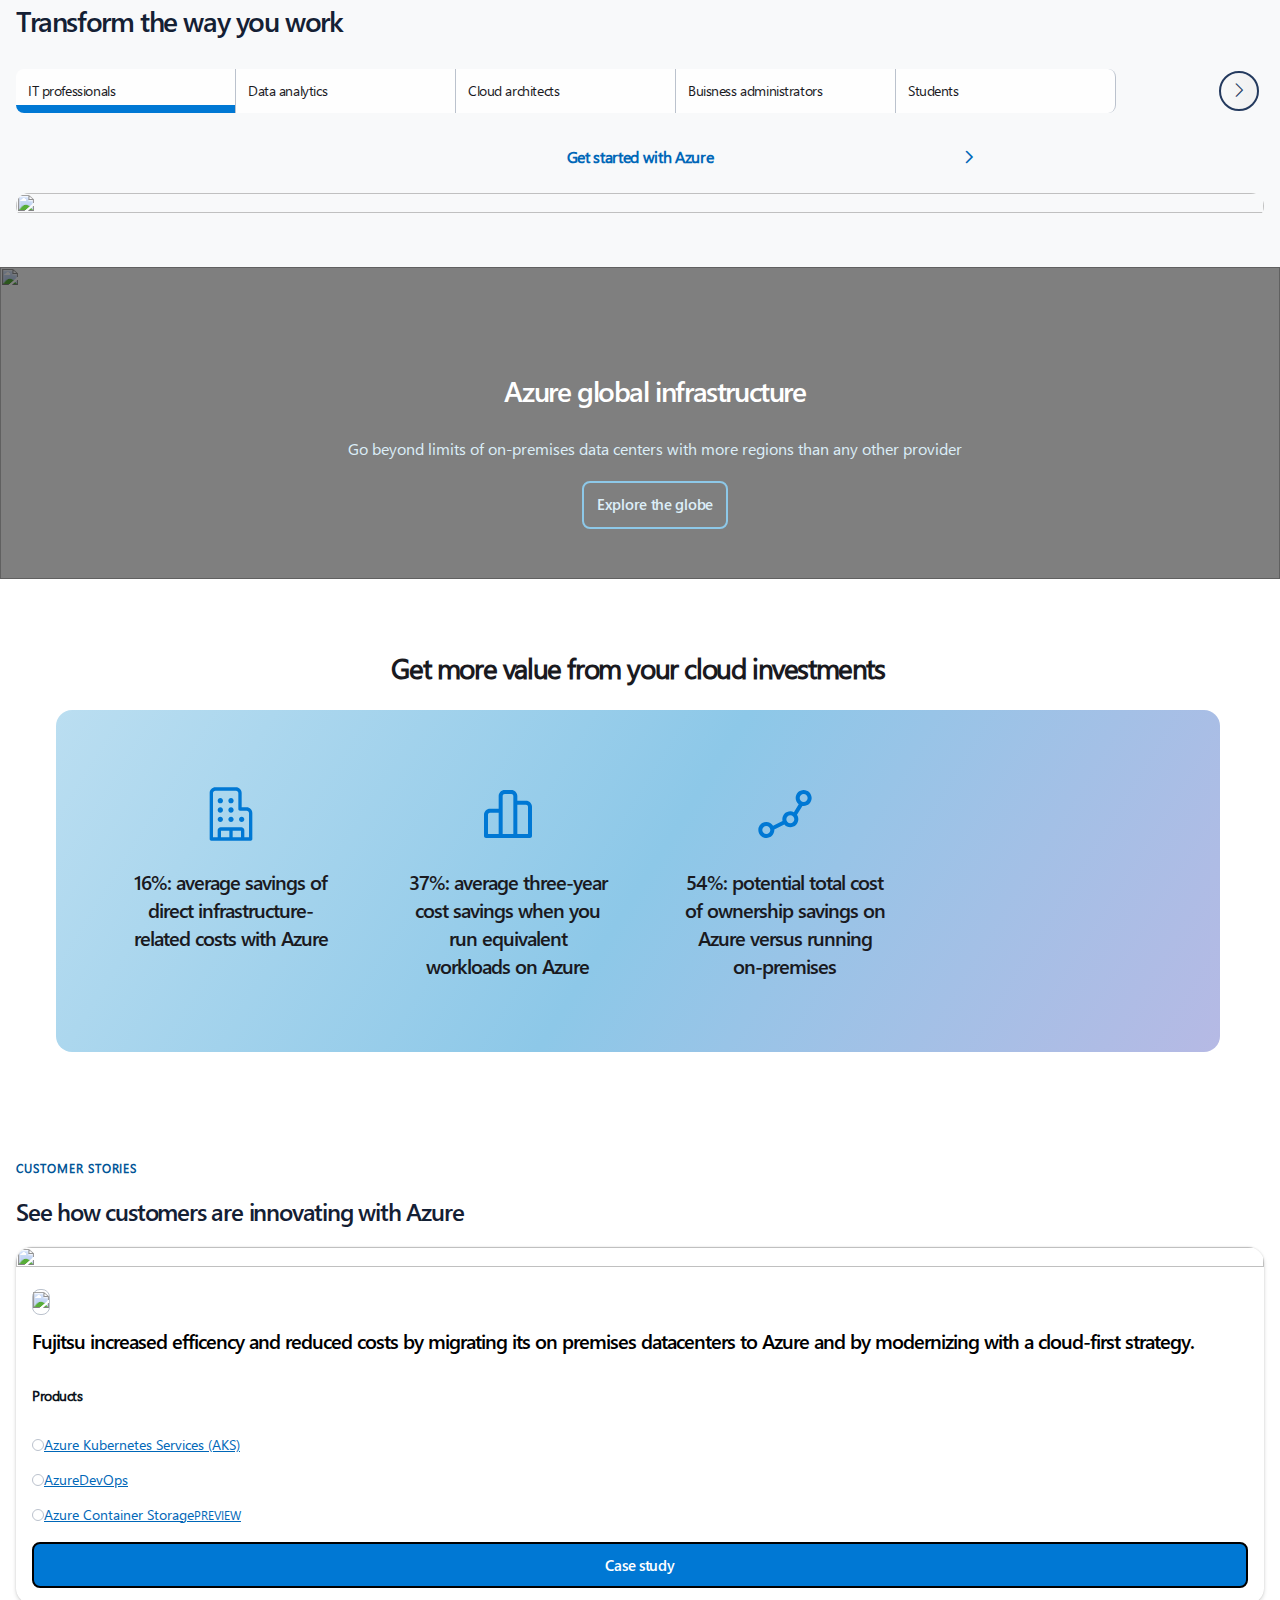
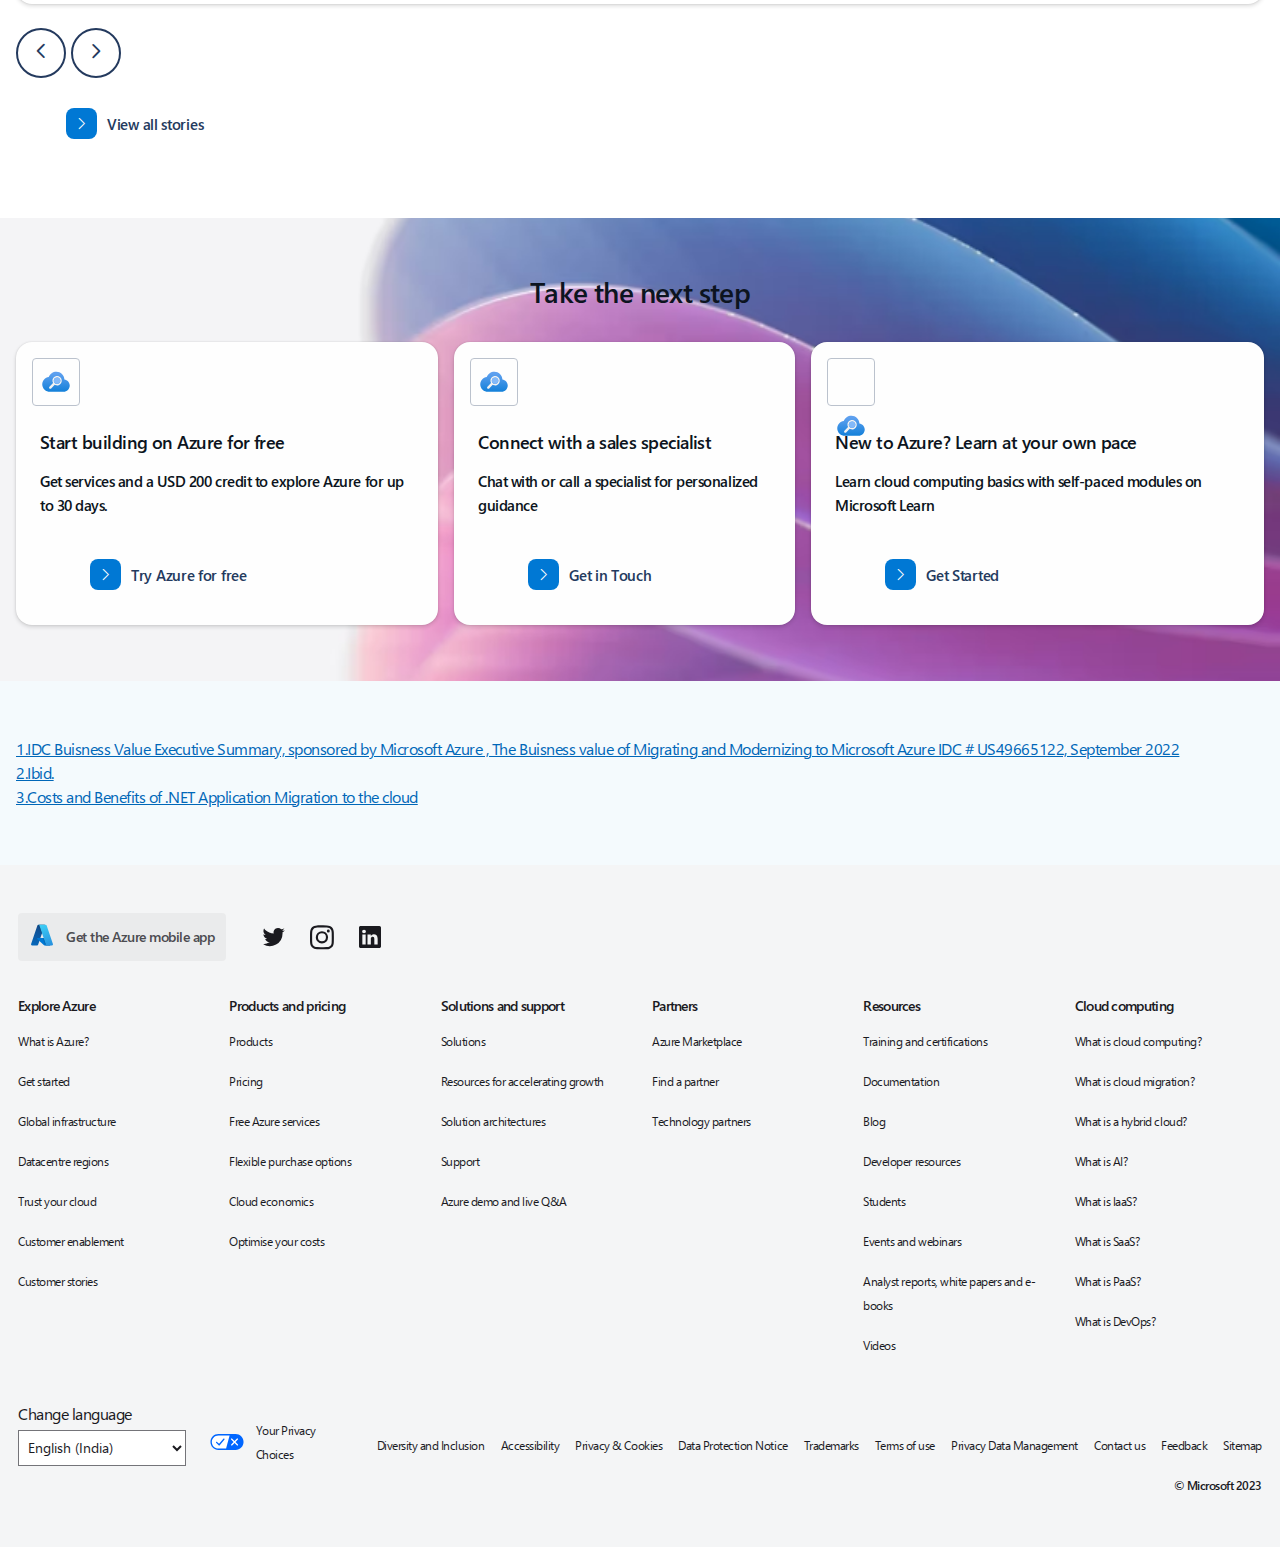
==== commit 684da73c: "all sections completed - need to pixel perfect" ====
--- a/azure/index.html
+++ b/azure/index.html
@@ -457,8 +457,228 @@
         </div>
     </div>
 
-
-  
-    
+    <div class="next-step">
+        <img class="bg-img" src="assets/featured_news_card-3.avif">
+        <h2>Take the next step</h2>
+        <div class="cards-container">
+            <div class="card">
+                <div class="featured-image">
+                    <img src="assets/svgexport-5.svg">
+                </div>
+                <div class="content">
+                    <div class="description">
+                        <h5>Start building on Azure for free</h5>
+                        <p>Get services and a USD 200 credit to explore Azure for up to 30 days.</p>
+                    </div>
+                    <div class="view-all">
+                        <span></span>
+                        <p>Try Azure for free </p>
+                    </div>
+                </div>
+            </div>
+            <div class="card">
+                <div class="featured-image">
+                    <img src="assets/svgexport-5.svg">
+                </div>
+                <div class="content">
+                    <div class="description">
+                        <h5>Connect with a sales specialist</h5>
+                        <p>Chat with or call a specialist for personalized guidance</p>
+                    </div>
+                    <div class="view-all">
+                        <span></span>
+                        <p>Get in Touch </p>
+                    </div>
+                </div>
+            </div>
+            <div class="card">
+                <div class="featured-image">
+                    <img src="assets/svgexport-5.svg">
+                </div>
+                <div class="content">
+                    <div class="description">
+                        <h5>New to Azure? Learn at your own pace</h5>
+                        <p>Learn cloud computing basics with self-paced modules on Microsoft Learn</p>
+                    </div>
+                    <div class="view-all">
+                        <span></span>
+                        <p>Get Started </p>
+                    </div>
+                </div>
+            </div>
+
+        </div>
+    </div>
+    <section class="summary">
+        <div class="texts" type="1">
+            <div class="lines">1.IDC Buisness Value Executive Summary, sponsored by Microsoft Azure , The Buisness value of Migrating and Modernizing to Microsoft Azure IDC # US49665122, September 2022 </div>
+            <div class="lines">2.Ibid.</div>
+            <div class="lines">3.Costs and Benefits of .NET Application Migration to the cloud </div>
+        </div>
+    </section>
 </body>
+<footer>
+    <div class="contact-us">
+        <div class="get-app">
+            <div class="logo">
+                <img src="assets/svgexport-49.svg">
+            </div>
+            <div class="text">
+                <span>Get the Azure mobile app</span>
+            </div>
+        </div>
+        <div class="social">
+            <div class="twitter">
+                <img src="assets/svgexport-50.svg">
+            </div>
+            <div class="insta">
+                <img src="assets/svgexport-51.svg">
+            </div>
+            <div class="ln">
+                <img src="assets/svgexport-52.svg">
+            </div>
+        </div>
+    </div>
+    <div class="services-container">
+
+        <div class="service">
+            <div class="title">
+                <h4>
+                    Explore Azure
+                </h4>
+                <div class="plus-icon">
+                </div>
+            </div>
+            <div class="items">
+                <p>What is Azure?</p>
+                <p>Get started</p>
+                <p>Global infrastructure</p>
+                <p> Datacentre regions</p>
+                <p>Trust your cloud</p>
+                <p>Customer enablement</p>
+                <p>Customer stories</p>
+            </div>
+        </div>
+        <div class="service">
+            <div class="title">
+                <h4>
+                   Products and pricing
+                </h4>
+                <div class="plus-icon">
+                </div>
+            </div>
+            <div class="items">
+                <p>Products</p>
+                <p>Pricing</p>
+                <p>Free Azure services</p>
+                <p>Flexible purchase options</p>
+                <p>Cloud economics</p>
+                <p>Optimise your costs</p>
+            </div>
+        </div>
+        <div class="service">
+            <div class="title">
+                <h4>
+                   Solutions and support
+                </h4>
+                <div class="plus-icon">
+                </div>
+            </div>
+            <div class="items">
+                <p>Solutions</p>
+                <p>Resources for accelerating growth</p>
+                <p>Solution architectures</p>
+                <p>Support</p>
+                <p>Azure demo and live Q&A</p>
+            </div>
+        </div>
+        <div class="service">
+            <div class="title">
+                <h4>
+                    Partners
+                </h4>
+                <div class="plus-icon">
+                </div>
+            </div>
+            <div class="items">
+                <p>Azure Marketplace</p>
+                <p>Find a partner</p>
+                <p>Technology partners</p>
+            </div>
+        </div>
+        <div class="service">
+            <div class="title">
+                <h4>
+                    Resources
+                </h4>
+                <div class="plus-icon">
+                </div>
+            </div>
+            <div class="items">
+                <p>Training and certifications</p>
+                <p>Documentation</p>
+                <p>Blog</p>
+                <p>Developer resources</p>
+                <p>Students</p>
+                <p>Events and webinars</p>
+                <p>Analyst reports, white papers and e-books</p>
+                <p>Videos</p>
+            </div>
+        </div>
+        <div class="service">
+            <div class="title">
+                <h4>
+                    Cloud computing
+                </h4>
+                <div class="plus-icon">
+                </div>
+            </div>
+            <div class="items">
+                <p>What is cloud computing?</p>
+                <p>What is cloud migration?</p>
+                <p>What is a hybrid cloud?</p>
+                <p>What is AI?</p>
+                <p>What is laaS?</p>
+                <p>What is SaaS?</p>
+                <p>What is PaaS?</p>
+                <p>What is DevOps?</p>
+            </div>
+        </div>
+    </div>
+
+    <div class="footer-end">
+        <div class="inline-item">
+            <div class="language">
+                <p>Change language</p>
+                <select>
+                    <option value="English (India)">English (India) </option>
+                    <option value="malayalam">malayalam</option>
+                </select>
+            </div>
+            <div class="choices">
+                    <img src="assets/California Consumer Privacy Act (CCPA) Opt-Out Icon.svg">
+                    <span>Your Privacy Choices</span>
+            </div>
+        </div>
+
+        <div class="long-list">
+            <p>Diversity and Inclusion</p>
+            <p>Accessibility</p>
+            <p>Privacy & Cookies</p>
+            <p>Data Protection Notice</p>
+            <p>Trademarks</p>
+            <p>Terms of use</p>
+            <p>Privacy Data Management</p>
+            <p>Contact us</p>
+            <p>Feedback</p>
+            <p>Sitemap</p>
+            <p id="microsoft">© Microsoft 2023</p>
+        </div>
+    </div>
+    <div class="copyright">
+        <span>© Microsoft 2023</span>
+    </div>
+
+</footer>
+
 </html>--- a/azure/index.css
+++ b/azure/index.css
@@ -21,7 +21,7 @@
     line-height: 24px;
     color:rgb(26, 26, 31);
 }
-.tab-view-icon,.nav-list,.image-options,.search-box,.learn,.support,.contact,.account,#start-free,.solutions-large{
+.tab-view-icon,.nav-list,.image-options,.search-box,.learn,.support,.contact,.account,#start-free,.solutions-large,.service .items,#microsoft{
     display:none;
 }
 
@@ -782,6 +782,260 @@
     border:1px solid rgb(187, 194, 205);
     border-radius: 50%;
 }
+.customer-stories .nav-buttons{
+    width:100%;
+    height:50px;
+    display: flex;
+    align-items: center;
+    position: relative;
+    margin-top: 24px;
+}
+
+.arrow-button-left,.arrow-button-right{
+    margin-right: 5px;
+    position: relative;
+    width:50px;
+    height:50px;
+    border : 2px solid rgb(36, 58, 94);
+    border-radius: 50%;
+    box-sizing: border-box;
+    /* background:linear-gradient(270deg,#dceef8 25%,transparent 100%); */
+}
+.arrow-button-left span::after{
+    position: absolute;
+    content: "";
+    font-family: mfluent;
+    font-size: 1.125rem;
+    color:rgb(36, 58, 94);
+    rotate: -180deg;
+    right:calc(50% - 9px);
+    top:calc(40% - 9px);
+    font-weight: 600;
+}
+.arrow-button-right span::after{
+    position: absolute;
+    content: "";
+    font-family: mfluent;
+    font-size: 1.125rem;
+    color:rgb(36, 58, 94);
+    font-weight: 600;
+    right:calc(50% - 9px);
+    top:calc(40% - 9px);
+}
+
+.next-step{
+    position: relative;
+    padding-bottom: 56px;
+
+}
+.next-step .bg-img{
+    position: absolute;
+    top:0;
+    left:0;
+    height:100%;
+    width:100%;
+    object-fit: cover;
+    z-index:-1;
+    aspect-ratio: initial;
+    text-align: left;
+}
+.next-step h2{
+    font-family: mbold;
+    text-align: center;
+    color:rgb(12, 20, 32);
+    font-size: 1.75rem;
+    line-height: 2.25rem;
+    letter-spacing: -0.05rem;
+    padding-top: 56px;
+    margin:0;
+}
+.next-step .cards-container{
+    padding:0 16px;
+}
+.next-step .featured-image{
+    width:3rem;
+    height:3rem;
+    box-sizing: border-box;
+    border:0.0625rem solid #bbc2cd;
+    border-radius: 0.25rem;
+    margin-left: 16px;
+    margin-top: 16px;
+}
+.next-step .card p{
+    text-decoration: none;
+}
+.next-step .view-all{
+    padding:0;
+}
+
+
+.summary{
+    background-color: rgb(244, 250, 253);
+   
+    padding : 56px 16px;
+}
+.summary .texts{
+   
+    margin:0;
+    letter-spacing: -.48px;
+   
+}
+
+.summary .texts a{
+    color:rgb(0, 103, 184);
+}
+.summary .texts .lines{
+    
+    color:rgb(0, 103, 184);
+    text-decoration: underline;
+}
+
+
+
+footer{
+    padding:48px 18px;
+    background-color: rgb(244, 245, 246);
+    padding-bottom: 38px;
+}
+.contact-us{
+    display:flex;
+    flex-direction: column;
+    column-gap: 18px;
+    /* row-gap: 16px; */
+    margin-bottom: 36px;
+}
+.get-app{
+    padding:12px;
+    background-color: #eaebec;
+    color:rgb(76, 76, 81);
+    display: flex;
+    align-items: center;
+    justify-content: center;
+    font-family: mbold;
+    letter-spacing: -.48px;
+    border-radius: 4px;
+    font-size: 14px;
+    line-height: 1.3;
+    width: fit-content;
+}
+.get-app .logo{
+    margin-right: 10px;
+}
+.get-app .logo img{
+    width:24px;
+    height:24px;
+}
+.social{
+    display:flex;
+    flex-direction: row;
+    column-gap: 24px;
+    margin-left: 12px;
+    margin-top: 12px;
+
+}
+.services-container{
+    display: flex;
+    flex-direction: column;
+    row-gap: 36px;
+}
+
+.service .title{
+    font-size:14px;
+    font-weight: 600;
+    height:46px;
+    line-height: 1.3;
+    background-color: #eaebec;
+    padding: 12px 24px;
+    /* width:100%; */
+    display: flex;
+    justify-content: space-between;
+    align-items: center;
+    border-radius:4px;
+    box-sizing: border-box;
+    font-family: mbold;
+
+}
+.service .title h4{
+    margin: 0;
+    color:rgb(26, 26, 31);
+    
+}
+
+.plus-icon::after{
+    color:rgb(76, 76, 81);
+    content: "+";
+    font-size: 20px;
+    font-family: mfluent;
+}
+.footer-end{
+
+}
+
+.footer-end .language{
+    margin-top: 36px;
+
+}
+.language p{
+    margin:0;
+    letter-spacing: -.48px;
+    margin-bottom: 4px;
+}
+.language select{
+    padding:5px;
+    width: 226px;
+    height:36px;
+    box-sizing: border-box;
+    color:#1a1a1f;
+    font-family: mnormal;
+    /* width:300px;
+    height:30px; */
+    font-size: 14px;
+}
+
+.choices{
+    display: flex;
+    align-items: center;
+    margin-top: 24px;
+    margin-bottom: 38px;
+    font-size: 12px;
+}
+.choices span{
+    font-size: 12px;
+    padding-left: 12px;
+    letter-spacing: -.48px;
+}
+
+.long-list{
+    display: flex;
+    white-space: nowrap;
+    flex-wrap: wrap;
+    justify-content: flex-end;
+    font-size: 12px;
+    letter-spacing: -.48px;
+    line-height: 24px;
+
+}
+.long-list p{
+    margin-left:16px;
+    margin-top: 0px;
+    margin-bottom: 16px;
+
+
+}
+.copyright{
+    color:rgb(26, 26, 31);
+    font-size: 12px;
+    letter-spacing: -0.48px;
+    line-height: 24px;
+    font-weight: 600;
+    font-family: mbold;
+    display: flex;
+    justify-content: flex-end;
+}
+
+
+
+
 
 
 /* ----------------------------------------------- */
@@ -789,9 +1043,17 @@
 
 
 @media screen and (min-width:425px) {
+
+    
     .ai{
         margin-top: -12px;
     }
+    .contact-us{
+        display:flex;
+        flex-direction: row;
+        column-gap: 0px;
+        align-items: flex-end;
+    }
     
 }
 
@@ -800,11 +1062,11 @@
 
 @media screen and (min-width:768px) {
 
-    .mob-view-icon,#logo{
+    .mob-view-icon,#logo, .copyright{
         display:none;
     }
 
-    .tab-view-icon{
+    .tab-view-icon,#microsoft{
         display:block
     }
 
@@ -913,7 +1175,6 @@
         padding-left:4rem;
         padding-right:4rem;
     }
-
 
 
 
@@ -936,9 +1197,43 @@
         margin-top: 20px;
     }
 
+    .inline-item{
+        display: flex;
+        align-items: flex-end;
+        margin-top: 36px;
+        margin-bottom: 38px;
+        column-gap: 24px;
+    }
+    .footer-end .language{
+        margin:0;
+    }
+    .language select {
+        width:188px;
+    }
+    .choices{
+        margin:0;
+    }
+    .long-list #microsoft{
+        color:rgb(26, 26, 31);
+        font-size: 12px;
+        letter-spacing: -0.48px;
+        line-height: 24px;
+        font-weight: 600;
+        font-family: mbold;
+    }
+    footer{
+        padding-bottom: 34px;
+    }
+    #microsoft{
+        margin-left: 12px;
+    }
+
     
-}
-
+    .contact-us{
+        column-gap: 36px;
+        align-items: center;
+    }
+}
 
 
 
@@ -956,6 +1251,15 @@
     }
     .solutions .expandables , .solutions .view-all{
         display: none;
+    }
+    .services-container{
+        display: flex;
+        flex-direction: row;
+        column-gap:24px;
+        /* justify-content: space-between; */
+    }
+    .service .items{
+        display: block;
     }
 
     .banner{
@@ -1177,11 +1481,97 @@
         line-height: 28px;
         width: 205px;
     }
-    .cloud-investments .items{
-        row-gap: px;
-    }
-
+    /* .cloud-investments .items{
+        column-gap: px;
+    } */
+    .get-app{
+        height:48px;
+        box-sizing: border-box;
+    }
+    .get-app span{
+        margin-left:2px;
+    }
+    .get-app .logo{
+        padding-top: 0px;
+
+    }
+    .social{
+        margin-left: 8px;
+        margin-top:8px
+    }
+    .contact-us{
+        column-gap: 28px;
+    }
+    .service{
+        width:15vw;;
+    }
+    .services-container{
+        margin-bottom:15px ;
+    }
+
+    .service .title {
+        font-size:14px;
+        font-weight: 600;
+        height:fit-content;
+        line-height: 1.3;
+        background-color:transparent;
+        padding: 0px 0px;
+        /* width:100%; */
+        border-radius:4px;
+        box-sizing: border-box;
+        font-family: mbold;
+    
+    }
+    .service .title h4{
+        white-space: nowrap;
+        letter-spacing: -0.7px;
+        margin-bottom: 0px;
+    }
+
+    .service .plus-icon::after{
+        display: none;
+    }
+    .service .items {
+        font-size: 12px;
+        letter-spacing: -.48px;
+
+    }
+    .service .items p{
+        white-space: nowrap;
+        padding-bottom: 2px;
+        padding-top: 2px;
+        box-sizing: border-box;
+    }
+    .service:nth-child(5) p:nth-child(7),.service:nth-child(3) p:nth-child(2){
+        white-space: normal;
+        max-width: 15vw;
+    }
+
+    /* .language{
+
+    } */
+    .language select{
+        width:167.66px;
+        border: 1px solid rgb(116, 116, 121);
+        background-color: white;
+        white-space: nowrap;
+    }  
+
+    .footer-end{
+        display: flex;
+     
+    }
+    .inline-item{
+        margin:0;
+        padding-bottom: 47px;
+    }
+    .choices span{
+        width:83px;
+    }
  
+    .long-list{
+        margin-top: 47px;;
+    }
     
 }
 
@@ -1193,6 +1583,13 @@
     header{
         height:54px;
     }
+    #microsoft{
+        display: none;
+    }
+    .copyright{
+        display: flex;
+    }
+    
 
     
     .sign-in .image-search,.image-options{
@@ -1324,6 +1721,30 @@
         width:100%;
 
     }
-
-}
-
+    footer{
+        padding-bottom: 38px;
+    }
+
+    .footer-end{
+        display: flex;
+        flex-direction: row;
+        justify-content: space-between;
+        align-items: flex-end;
+    }
+    .long-list{
+        align-self: flex-end;
+    }
+    .inline-item{
+        padding-bottom:20px;
+    }
+    .choices span{
+        white-space: nowrap;
+    }
+    .inline-item{
+        padding-bottom: 15px;
+    }
+
+    
+
+}
+
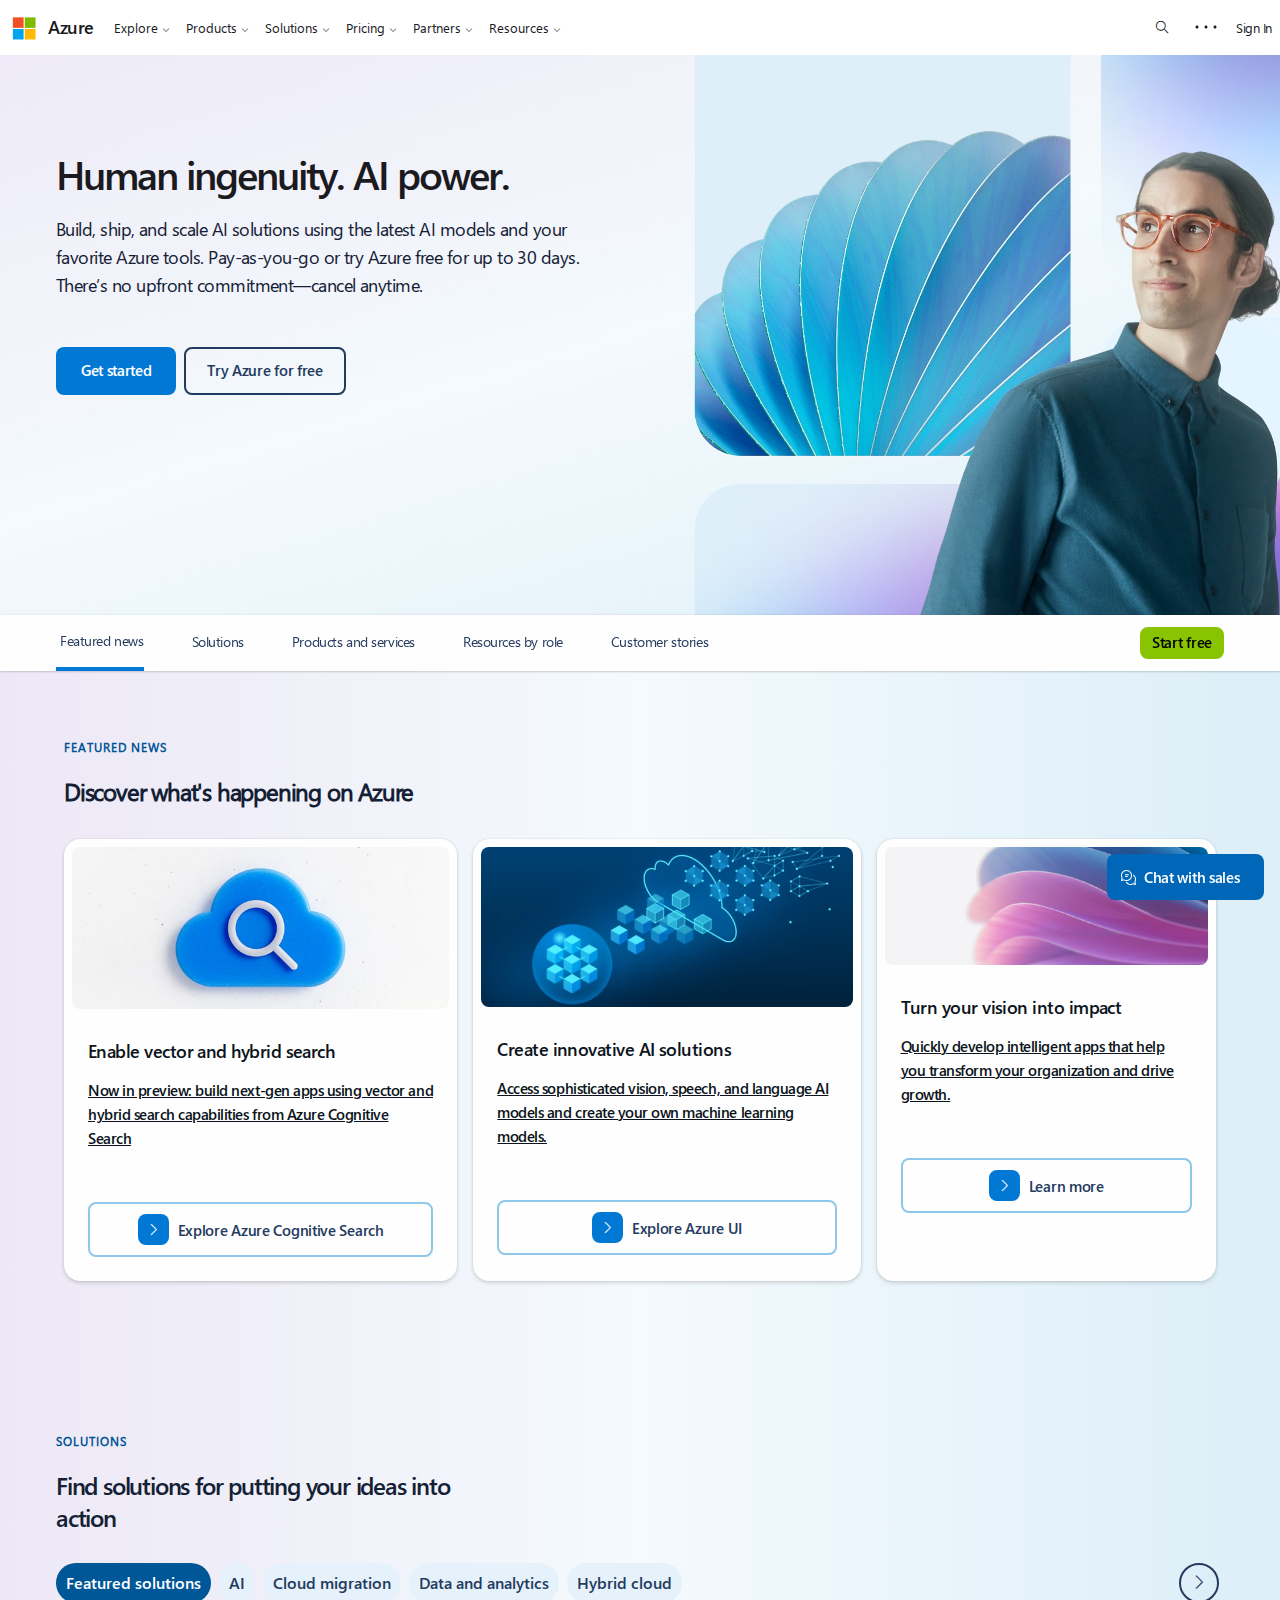
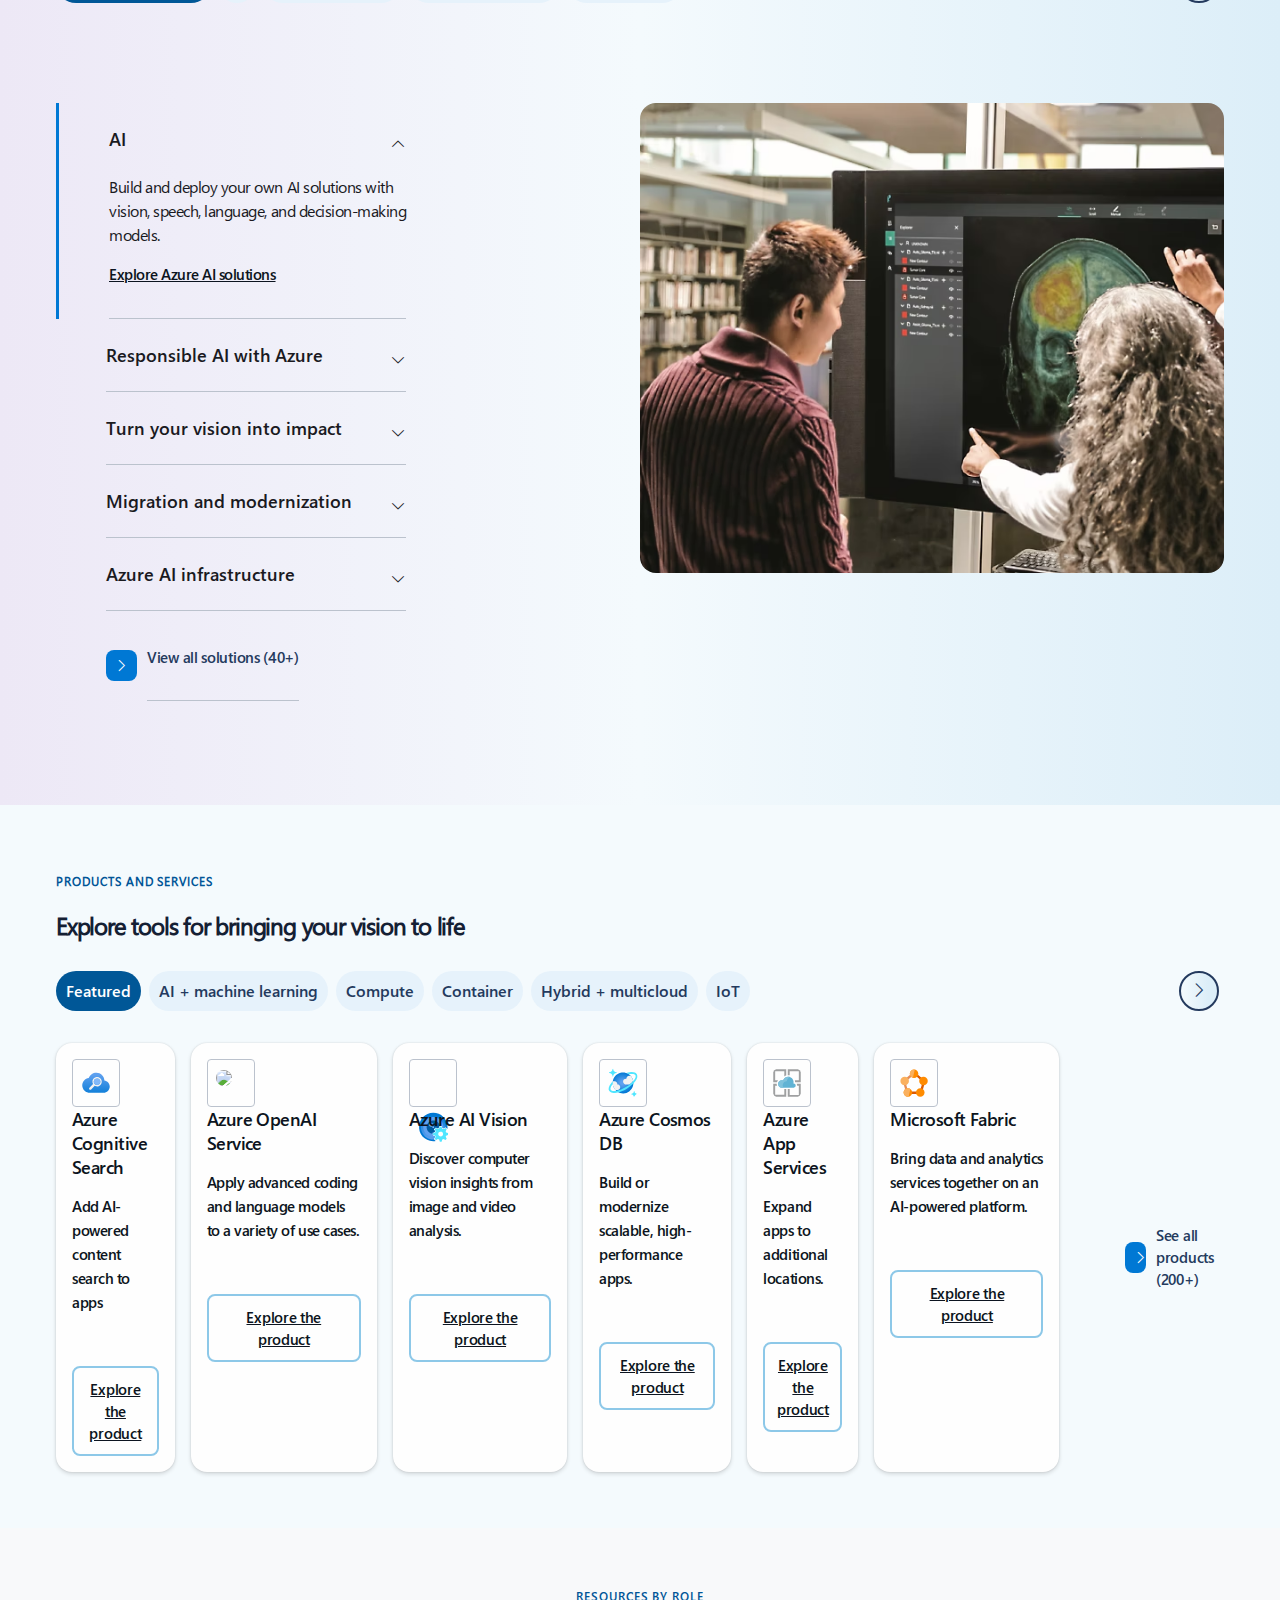
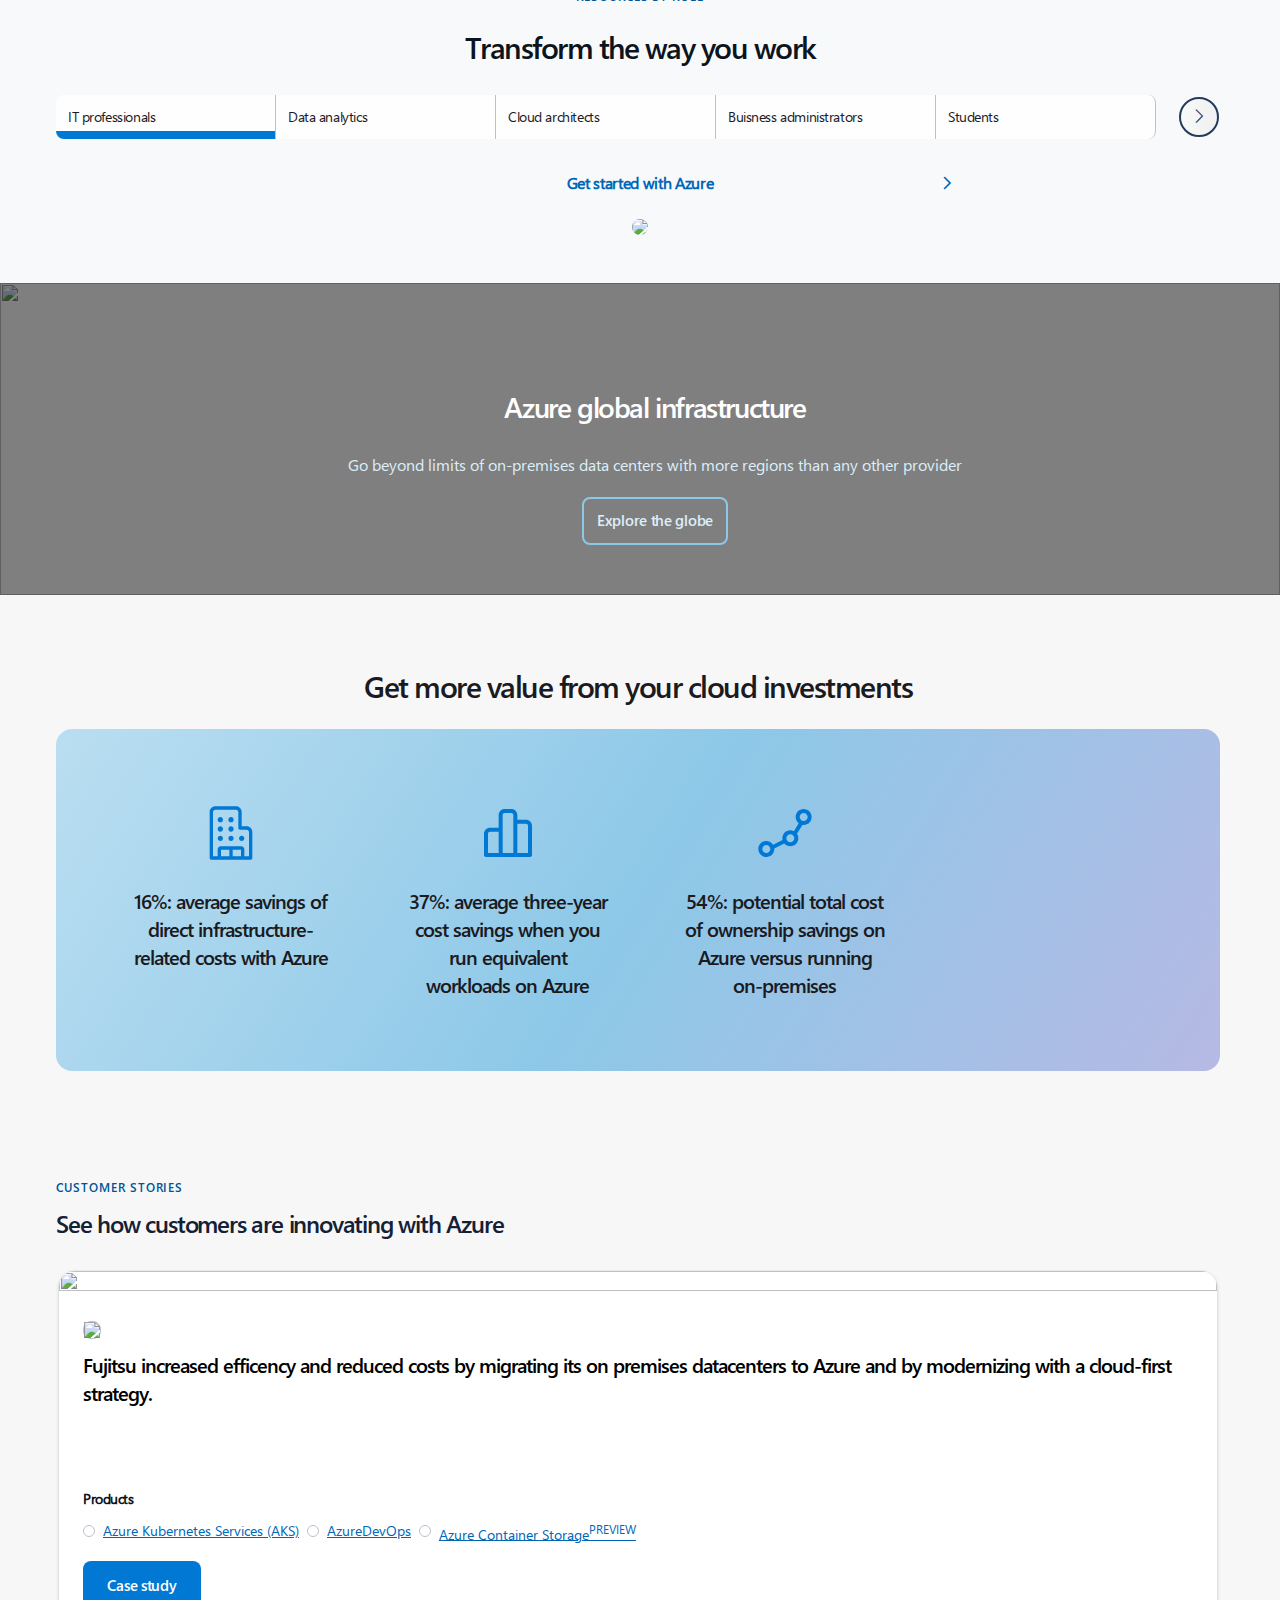
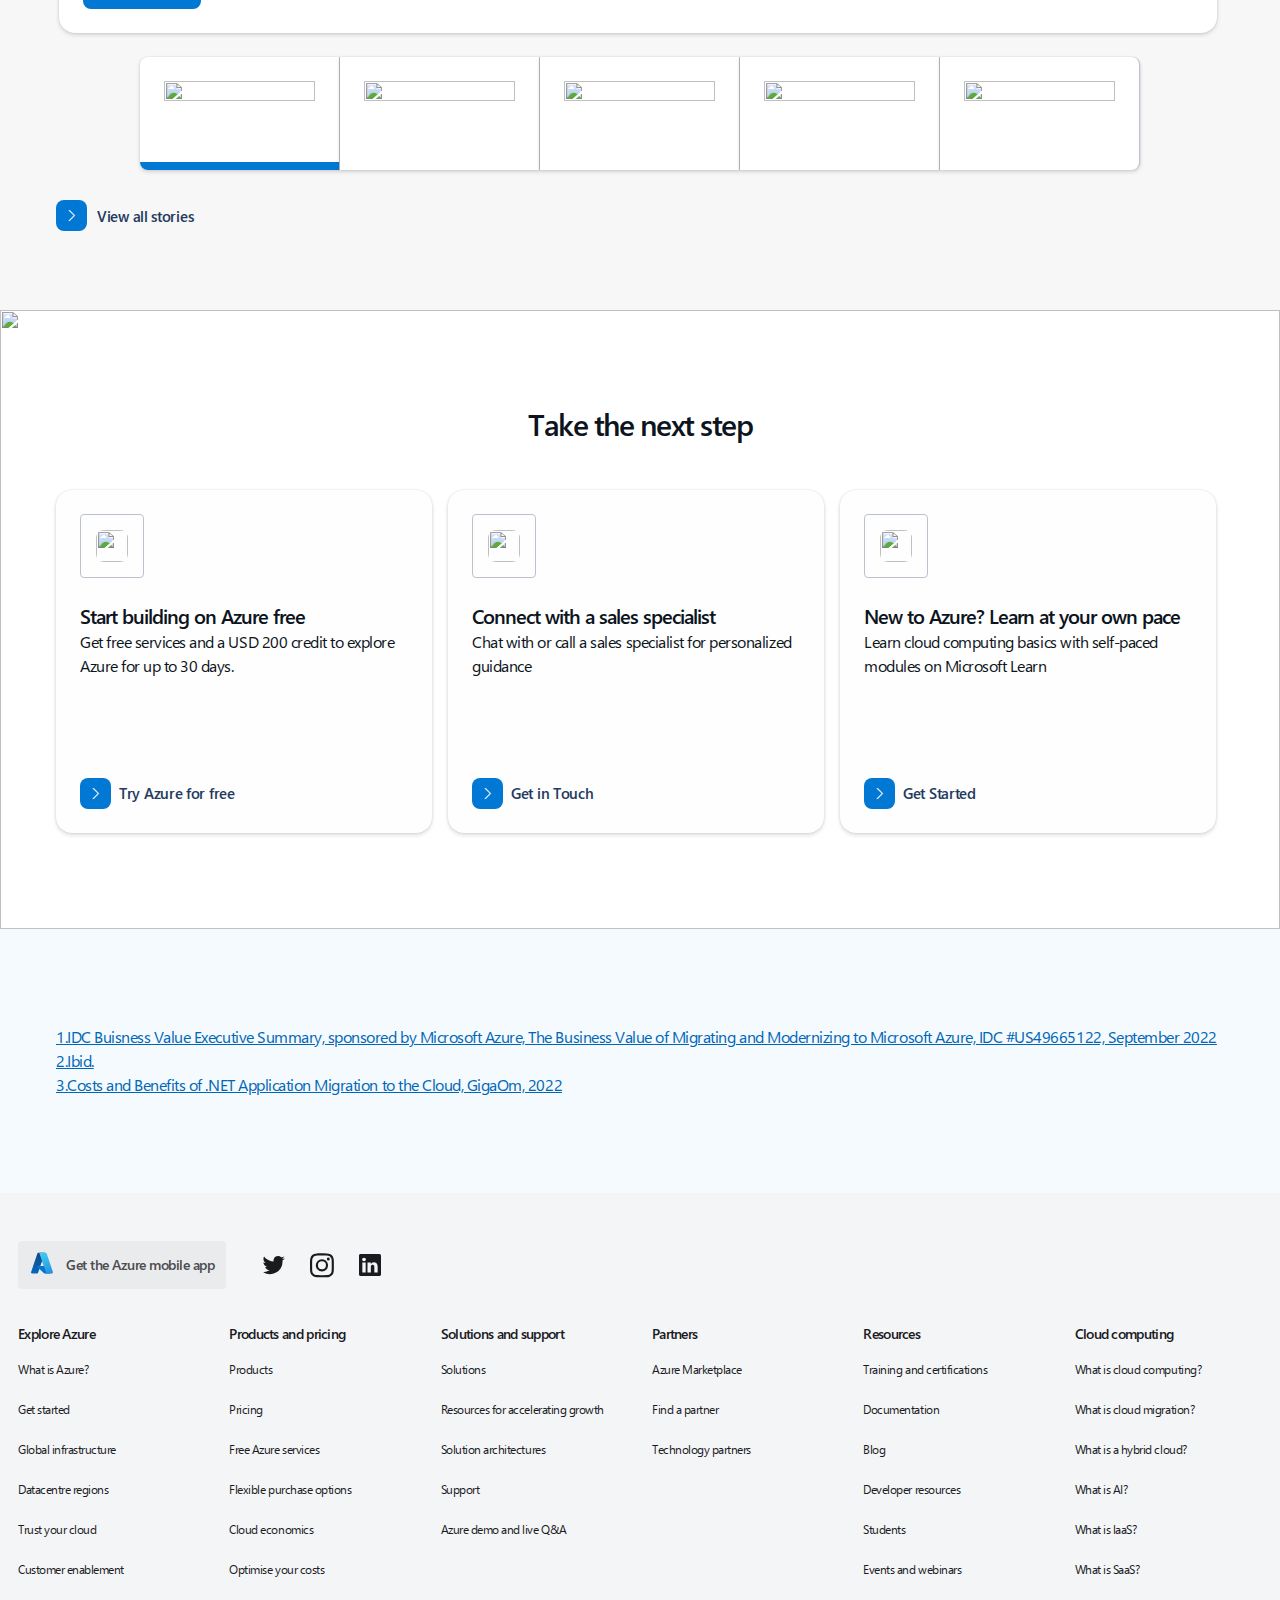
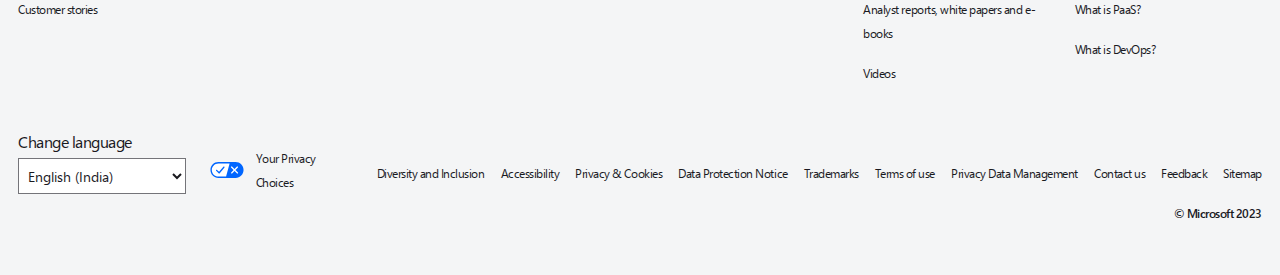
==== commit e92e6c49: "work till wednesday" ====
--- a/azure/index.html
+++ b/azure/index.html
@@ -427,24 +427,50 @@
             <h3>CUSTOMER STORIES</h3>
             <h2>See how customers are innovating with Azure</h2>
         </div>
-        <div class="fujitsu">
-            <div class="image-section">
-                <img src="assets/fujitsu.avif">
-            </div>
-            <div class="content">
-                <div class="logo">
-                    <img src="assets/Fujitsu-2x.png">
-                </div>
-                <div class="description">
-                    Fujitsu increased efficency and reduced costs by migrating its on premises datacenters to Azure and by modernizing with a cloud-first strategy.
-                </div>
-                <div class="products-list">
-                    <h4>Products</h4>
-                    <div class="list-items"><div class="round-button"></div>Azure Kubernetes Services (AKS)</div>
-                    <div class="list-items"><div class="round-button"></div>AzureDevOps</div>
-                    <div class="list-items"><div class="round-button"></div>Azure Container Storage<sup>PREVIEW</sup></div>
-                </div>
-                <button>Case study</button>
+        <div class="scroll-customer">
+            <div class="fujitsu">
+                <div class="image-section">
+                    <img src="assets/fujitsu.avif">
+                </div>
+                <div class="content">
+                    <div class="logo">
+                        <img src="assets/Fujitsu-2x.png">
+                    </div>
+                    <div class="description">
+                        Fujitsu increased efficency and reduced costs by migrating its on premises datacenters to Azure and by modernizing with a cloud-first strategy.
+                    </div>
+                    <div class="products-list">
+                        <h4>Products</h4>
+                        <div class="product-list-direction">
+                            <div class="list-items"><div class="round-button"></div>Azure Kubernetes Services (AKS)</div>
+                            <div class="list-items"><div class="round-button"></div>AzureDevOps</div>
+                            <div class="list-items"><div class="round-button"></div><span>Azure Container Storage<sup>PREVIEW</sup></span></div>
+                        </div>
+                    </div>
+                    <button>Case study</button>
+                </div>
+            </div>
+        </div>
+        <div class="indicator-panel">
+            <div class="panel-item">
+                <div class="image"><img src="assets/Fujitsu-2x (1).png"></div>
+                <span></span>
+            </div>
+            <div class="panel-item">
+                <div class="image"><img src="assets/NHS-2x.avif"></div>
+                <span></span>
+            </div>
+            <div class="panel-item">
+                <div class="image"><img src="assets/NBA-2x.avif"></div>
+                <span></span>
+            </div>
+            <div class="panel-item">
+                <div class="image"><img src="assets/H_R-Block-2x.png"></div>
+                <span></span>
+            </div>
+            <div class="panel-item">
+                <div class="image"><img src="assets/ForzaHorizon5-2x.png"></div>
+                <span></span>
             </div>
         </div>
         <div class="nav-buttons">
@@ -458,62 +484,68 @@
     </div>
 
     <div class="next-step">
-        <img class="bg-img" src="assets/featured_news_card-3.avif">
+        <img class="bg-img" src="assets/next-step-cta-img.avif">
         <h2>Take the next step</h2>
         <div class="cards-container">
             <div class="card">
                 <div class="featured-image">
-                    <img src="assets/svgexport-5.svg">
-                </div>
-                <div class="content">
-                    <div class="description">
-                        <h5>Start building on Azure for free</h5>
-                        <p>Get services and a USD 200 credit to explore Azure for up to 30 days.</p>
-                    </div>
-                    <div class="view-all">
-                        <span></span>
-                        <p>Try Azure for free </p>
-                    </div>
-                </div>
-            </div>
-            <div class="card">
-                <div class="featured-image">
-                    <img src="assets/svgexport-5.svg">
-                </div>
-                <div class="content">
-                    <div class="description">
-                        <h5>Connect with a sales specialist</h5>
-                        <p>Chat with or call a specialist for personalized guidance</p>
-                    </div>
-                    <div class="view-all">
-                        <span></span>
-                        <p>Get in Touch </p>
-                    </div>
-                </div>
-            </div>
-            <div class="card">
-                <div class="featured-image">
-                    <img src="assets/svgexport-5.svg">
-                </div>
-                <div class="content">
-                    <div class="description">
-                        <h5>New to Azure? Learn at your own pace</h5>
-                        <p>Learn cloud computing basics with self-paced modules on Microsoft Learn</p>
-                    </div>
-                    <div class="view-all">
-                        <span></span>
-                        <p>Get Started </p>
-                    </div>
-                </div>
+                    <img src="assets/NextSteps-Icon-01-Keyboards.png">
+                </div>
+                
+                    <div class="content">
+                        <div class="description">
+                            <h5>Start building on Azure free</h5>
+                            <p>Get free services and a USD 200 credit to explore Azure for up to 30 days.</p>
+                        </div>
+                        <div class="view-all">
+                            <span></span>
+                            <p>Try Azure for free </p>
+                        </div>
+                    </div>
+                
+            </div>
+            <div class="card">
+                <div class="featured-image">
+                    <img src="assets/NextSteps-Icon-02-Person.png">
+                </div>
+                
+                    <div class="content">
+                        <div class="description">
+                            <h5>Connect with a sales specialist</h5>
+                            <p>Chat with or call a sales specialist for personalized guidance</p>
+                        </div>
+                        <div class="view-all">
+                            <span></span>
+                            <p>Get in Touch </p>
+                        </div>
+                    </div>
+                
+            </div>
+            <div class="card">
+                <div class="featured-image">
+                    <img src="assets/NextSteps-Icon-03-LearningApp.png">
+                </div>
+                
+                    <div class="content">
+                        <div class="description">
+                            <h5>New to Azure? Learn at your own pace</h5>
+                            <p>Learn cloud computing basics with self-paced modules on Microsoft Learn</p>
+                        </div>
+                        <div class="view-all">
+                            <span></span>
+                            <p>Get Started </p>
+                        </div>
+                    </div>
+                
             </div>
 
         </div>
     </div>
     <section class="summary">
         <div class="texts" type="1">
-            <div class="lines">1.IDC Buisness Value Executive Summary, sponsored by Microsoft Azure , The Buisness value of Migrating and Modernizing to Microsoft Azure IDC # US49665122, September 2022 </div>
+            <div class="lines">1.IDC Buisness Value Executive Summary, sponsored by Microsoft Azure, The Business Value of Migrating and Modernizing to Microsoft Azure, IDC #US49665122, September 2022 </div>
             <div class="lines">2.Ibid.</div>
-            <div class="lines">3.Costs and Benefits of .NET Application Migration to the cloud </div>
+            <div class="lines">3.Costs and Benefits of .NET Application Migration to the Cloud, GigaOm, 2022 </div>
         </div>
     </section>
 </body>
--- a/azure/index.css
+++ b/azure/index.css
@@ -682,6 +682,7 @@
 .cloud-investments{
     padding: 48px 20px;
     padding-left: 16px;
+    background-color: #f7f7f7;
 }
 .cloud-investments h2{
     font-size: 1.75rem;
@@ -716,20 +717,39 @@
 
 .customer-stories{
     padding:48px 16px;
+    background-color: #f7f7f7;
 }
 .customer-stories h2{
     font-family: mbold;
-
-}
+    margin-top: 0;
+    margin-bottom: 32px;
+
+}
+.customer-stories h3{
+    font-weight: 400;
+    font-family: mbold;
+}
+
+/* .scroll-customer{
+    display: flex;
+    overflow-x: scroll;
+
+} */
 .fujitsu{
     box-shadow: 0 0 0.125rem rgba(0, 0, 0, 0.12),0 0.125rem 0.25rem rgba(0, 0, 0, 0.14);
     border-radius: 16px;
-
+    background-color: white;
+    margin-left:3px;
+    margin-right:7px;
 }
 .fujitsu .logo{
+    
     border:1px solid rgb(187, 194, 205);
     width: fit-content;
     border-radius: 8px;
+    font-family: none;
+    line-height: 0px;
+    font-size: 0px;
 }
 .fujitsu .image-section img{
 
@@ -781,6 +801,7 @@
     height:10px;
     border:1px solid rgb(187, 194, 205);
     border-radius: 50%;
+    margin-right: 0.5rem;
 }
 .customer-stories .nav-buttons{
     width:100%;
@@ -790,9 +811,12 @@
     position: relative;
     margin-top: 24px;
 }
+.fujitsu button{
+    border-color:transparent;
+}
 
 .arrow-button-left,.arrow-button-right{
-    margin-right: 5px;
+    margin-right: 8px;
     position: relative;
     width:50px;
     height:50px;
@@ -800,6 +824,10 @@
     border-radius: 50%;
     box-sizing: border-box;
     /* background:linear-gradient(270deg,#dceef8 25%,transparent 100%); */
+}
+.arrow-button-left{
+    opacity:0.2;
+
 }
 .arrow-button-left span::after{
     position: absolute;
@@ -836,8 +864,8 @@
     width:100%;
     object-fit: cover;
     z-index:-1;
-    aspect-ratio: initial;
     text-align: left;
+    
 }
 .next-step h2{
     font-family: mbold;
@@ -860,12 +888,33 @@
     border-radius: 0.25rem;
     margin-left: 16px;
     margin-top: 16px;
+    position: relative;
+}
+.next-step .featured-image img{
+    position: absolute;
+    top: calc(50% - 12px);
+    left:calc(50% - 12px);
+    width:24px;
+    height: 24px;
+}
+
+.next-step h5{
+    font-size: 20px;
+    line-height: 28px;
+    letter-spacing: -1px;
 }
 .next-step .card p{
     text-decoration: none;
+    font-family: mnormal;
+    margin-top: 0;
 }
 .next-step .view-all{
     padding:0;
+}
+.next-step .view-all p{
+    margin-bottom: 0;
+    font-family: mbold;
+
 }
 
 
@@ -1054,6 +1103,14 @@
         column-gap: 0px;
         align-items: flex-end;
     }
+    .product-list-direction{
+        display: flex;
+        flex-wrap: wrap;
+    }
+    .products-list .list-items{
+        margin-right: 8px;
+    }
+
     
 }
 
@@ -1197,6 +1254,40 @@
         margin-top: 20px;
     }
 
+  
+    .customer-stories button{
+        width:102.08px;
+    }
+    .customer-stories{
+        padding-left:64px;
+        padding-right:64px;
+    }
+
+    .next-step .cards-container{
+        padding-left: 4rem;
+        padding-right: 4rem;
+    }
+    .next-step h2{
+        font-size: 28px;    
+        letter-spacing: -1.4px;
+        line-height: 36px;
+    }
+    .next-step .featured-image{
+        position: relative;
+    }
+    .next-step .featured-image img{
+        position: absolute;
+        top: calc(50% - 12px);
+        left:calc(50% - 12px);
+        width:24px;
+        height: 24px;
+    }
+
+    .summary{
+        padding: 56px 64px;
+        padding-top: 88px;
+    }
+
     .inline-item{
         display: flex;
         align-items: flex-end;
@@ -1246,7 +1337,7 @@
 
 @media screen and (min-width:1024px) {
 
-    .solutions-expand .ai-expand{
+    .solutions-expand .ai-expand,.customer-stories .nav-buttons{
         display: none;
     }
     .solutions .expandables , .solutions .view-all{
@@ -1346,7 +1437,7 @@
         letter-spacing: -0.3px;
         height:32px;
         white-space: nowrap;
-        margin-right: 85.5px;
+        /* margin-right: 85.5px; */
         display: flex;
         align-items: center;
         
@@ -1399,6 +1490,8 @@
 
     }
 
+    
+
     .solutions{
         padding-left:3.5rem;
         padding-right:3.5rem;
@@ -1465,9 +1558,23 @@
         object-fit:cover;
     }
 
+
+    .products{
+        padding-left:56px;
+        padding-right:56px;
+    }
+
     .cloud-investments{
         padding-left: 56px;
         padding-right: 60px;
+
+    }
+    .cloud-investments h2{
+        font-size: 30px;
+        letter-spacing: -1.5px;
+        line-height: 36px;
+        font-family: mbold;
+
 
     }
     .cloud-investments .content{
@@ -1484,6 +1591,181 @@
     /* .cloud-investments .items{
         column-gap: px;
     } */
+
+    /* .next-step .cards-container{
+        padding-left: 4rem;
+        padding-right: 4rem;
+    }
+    .next-step h2{
+        font-size: 28px;    
+        letter-spacing: -1.4px;
+        line-height: 36px;
+    } */
+    .resources{
+        padding-left: 56px;
+        padding-right: 56px;
+    }
+    .resources .image-section{
+        display: flex;
+        justify-content: center;
+    }
+    .resources .image-section img{
+        width:auto;
+    }
+
+    .resources .caption{
+        text-align: center;
+    }
+    .resources .caption h2{
+        width: auto;
+        color:rgb(12, 20, 32);
+        font-size: 30px;
+        font-weight: 600;
+    }
+    .resources .caption h3{
+        font-family: mbold;
+        font-weight: 400;
+        color:#005597;
+        font-size: 12px;
+        letter-spacing: 0.96px;
+        line-height: 16px;
+
+    }
+
+    .indicator-panel{
+        display: flex;
+        margin-top: 24px;
+        border-radius: 8px;
+        max-width: 1000px;
+        margin-inline: auto;
+    }
+    .panel-item{
+            display: flex;
+            width:calc(100% / 5);
+            flex-direction: column;
+            position: relative;
+            border-right:1px solid rgb(187, 194, 205);
+            background-color: white;
+            padding: 24px;
+            box-shadow: 0 0 0.125rem rgba(0, 0, 0, 0.12), 0 0.125rem 0.25rem rgba(0, 0, 0, 0.14);
+
+    }
+    .panel-item:nth-child(1) span{
+        position: absolute;
+        width: 100%;
+        height: 8px;
+        background-color: #0078d4;
+        border-bottom-left-radius: 8px;
+        bottom: 0;
+        left:0;
+    }
+    .panel-item:nth-child(1){
+        border-top-left-radius: 8px;
+        border-bottom-left-radius: 8px;
+    }
+    .panel-item:last-child{
+        border-top-right-radius: 8px;
+        border-bottom-right-radius: 8px;
+    }
+
+    .panel-item img{
+        aspect-ratio: 2.3333/1;
+        width:100%;
+        height:auto;
+    }
+    .fujitsu .products-list{
+        margin-top: 70px;
+    }
+
+    .customer-stories{
+        padding-left:56px;
+        padding-right:56px;
+    }
+    .customer-stories .view-all{
+        margin-left:0px;
+    }
+
+    .fujitsu .content{
+        padding:24px;
+    }
+    .fujitsu button{
+        width:118px;
+        height:48px;
+
+    }
+    .fujitsu h4{
+        margin-bottom: 0px;
+        margin-top: 0px;
+    }
+
+    .next-step h2{
+        font-size: 30px;
+        letter-spacing: -1.5px;
+        line-height: 36px;
+        padding-top: 0;
+    }
+    .next-step{
+        padding-top: 96px;
+    }
+    .next-step .cards-container{
+        margin-top: 48px;
+        padding-bottom: 40px;
+        padding-left: 56px;
+    }
+    .next-step .card{
+        width:calc(100% / 3);
+    }
+    .next-step .featured-image{
+        position: relative;
+        height:64px;
+        width:64px;
+        margin-top: 24px;
+        margin-left: 24px;
+    }
+    .next-step .featured-image img{
+        position: absolute;
+        top: calc(50% - 16px);
+        left:calc(50% - 16px);
+        width:32px;
+        height: 32px;
+    }
+    .next-step .view-all{
+        margin:0;
+        align-self: flex-start;
+        margin-top: 48px;
+    }
+    /* .spacer-1{
+        height: fit-content;
+        box-sizing: border-box;
+        background-color: red;
+    } */
+    .next-step .card .view-all p{
+        font-size: 15px;
+        letter-spacing: -0.3px;
+        line-height:22px;
+        margin-left: 8px;
+    }
+    
+    .next-step .card .content{
+        margin-top: 24px;
+        padding-top:0px;
+        height:207px;
+        display: flex;
+        flex-direction: column;
+        justify-content: space-between;
+        /* box-sizing: border-box; */
+
+    }
+    .next-step .card p{
+        margin-bottom: 0;
+        letter-spacing: -.48px;
+        font-size: 16px;
+    }
+   
+
+    .summary{
+        padding: 96px 56px;
+    }
     .get-app{
         height:48px;
         box-sizing: border-box;
@@ -1492,8 +1774,7 @@
         margin-left:2px;
     }
     .get-app .logo{
-        padding-top: 0px;
-
+        padding-top: 1px;
     }
     .social{
         margin-left: 8px;
@@ -1721,6 +2002,28 @@
         width:100%;
 
     }
+
+    .next-step h2{
+        font-size: 40px;
+        letter-spacing: -2px;
+        line-height: 48px;
+
+    }
+    .next-step .cards-container{
+        padding-left:72px;
+        padding-right:80px;
+    }
+    .next-step .card h5{
+        font-size: 24px;
+        letter-spacing: -1.2px;
+        line-height: 32px;
+
+    }
+
+    .summary{
+        padding: 96px 72px;
+        padding-top: 144px;
+    }
     footer{
         padding-bottom: 38px;
     }
@@ -1744,6 +2047,12 @@
         padding-bottom: 15px;
     }
 
+    .language select{
+        width:188px;
+        border : .5px solid #747479;
+        margin-bottom: -1px;
+    }
+
     
 
 }
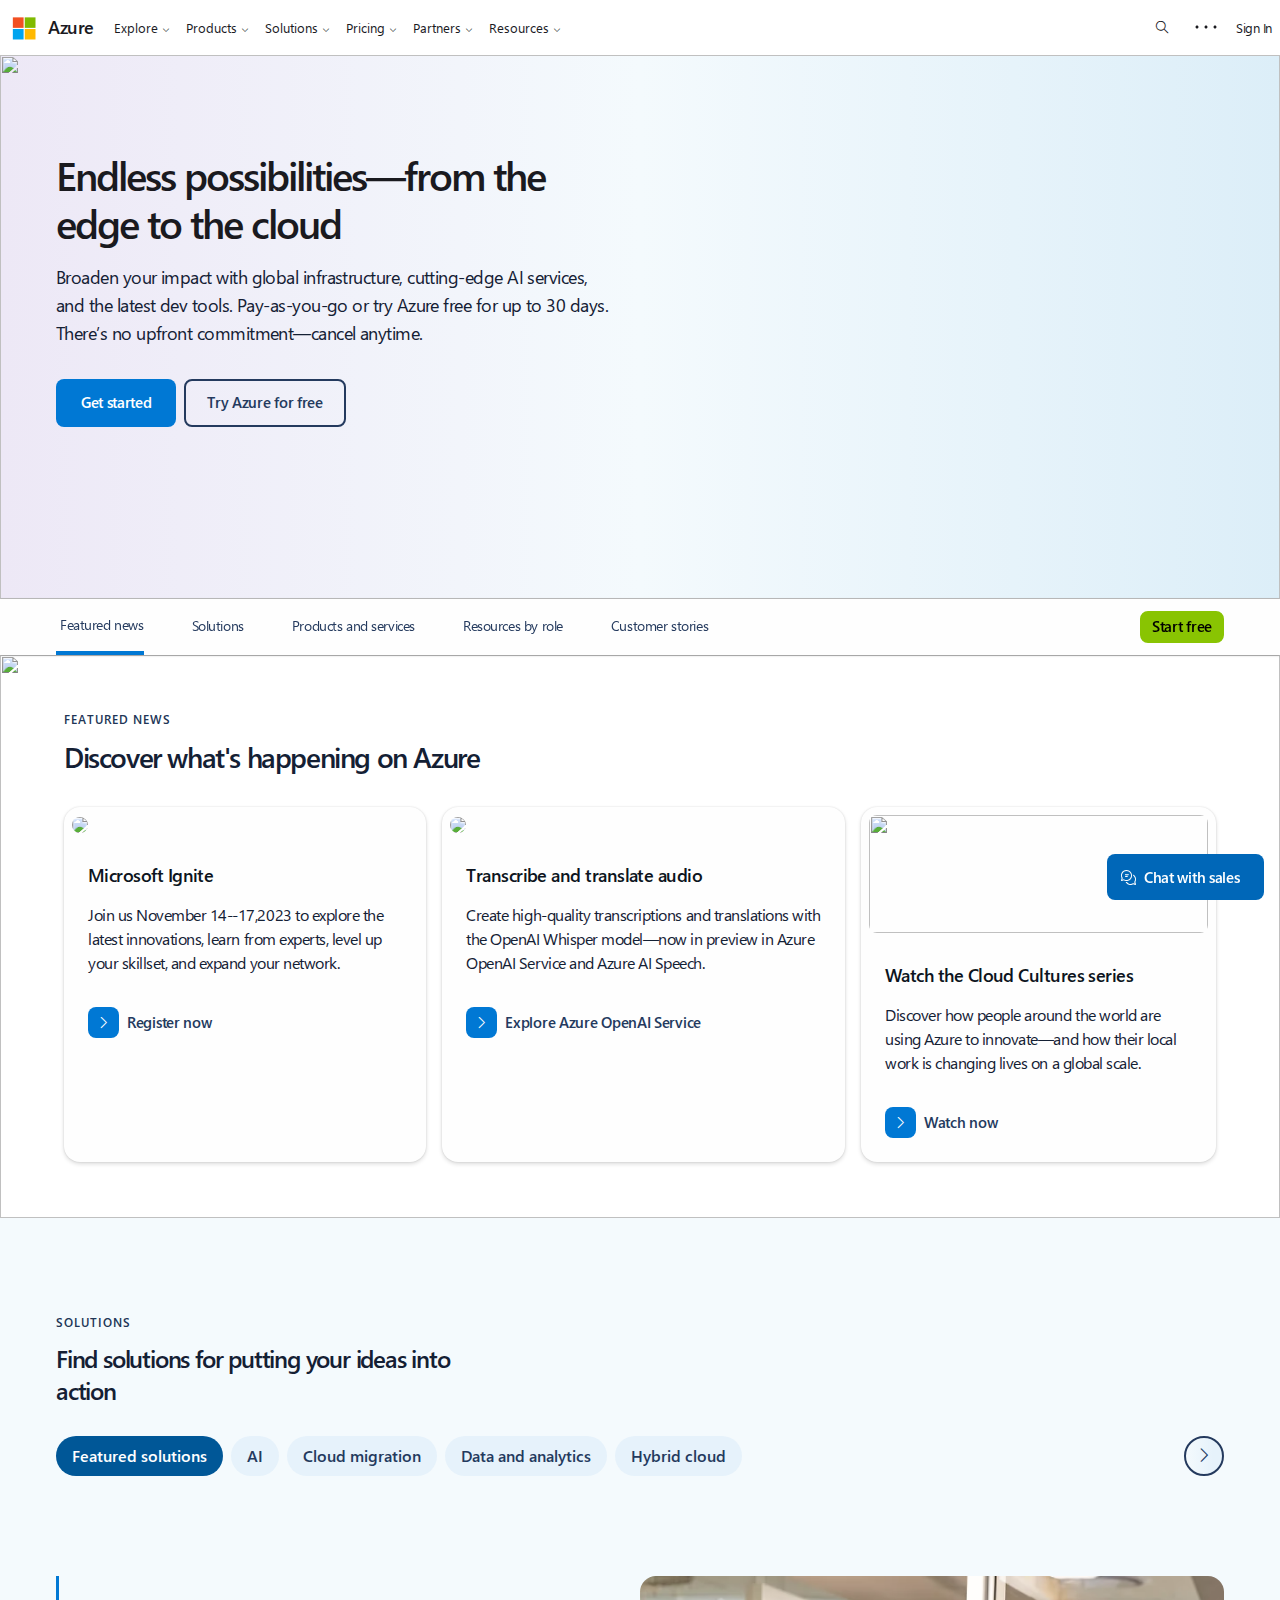
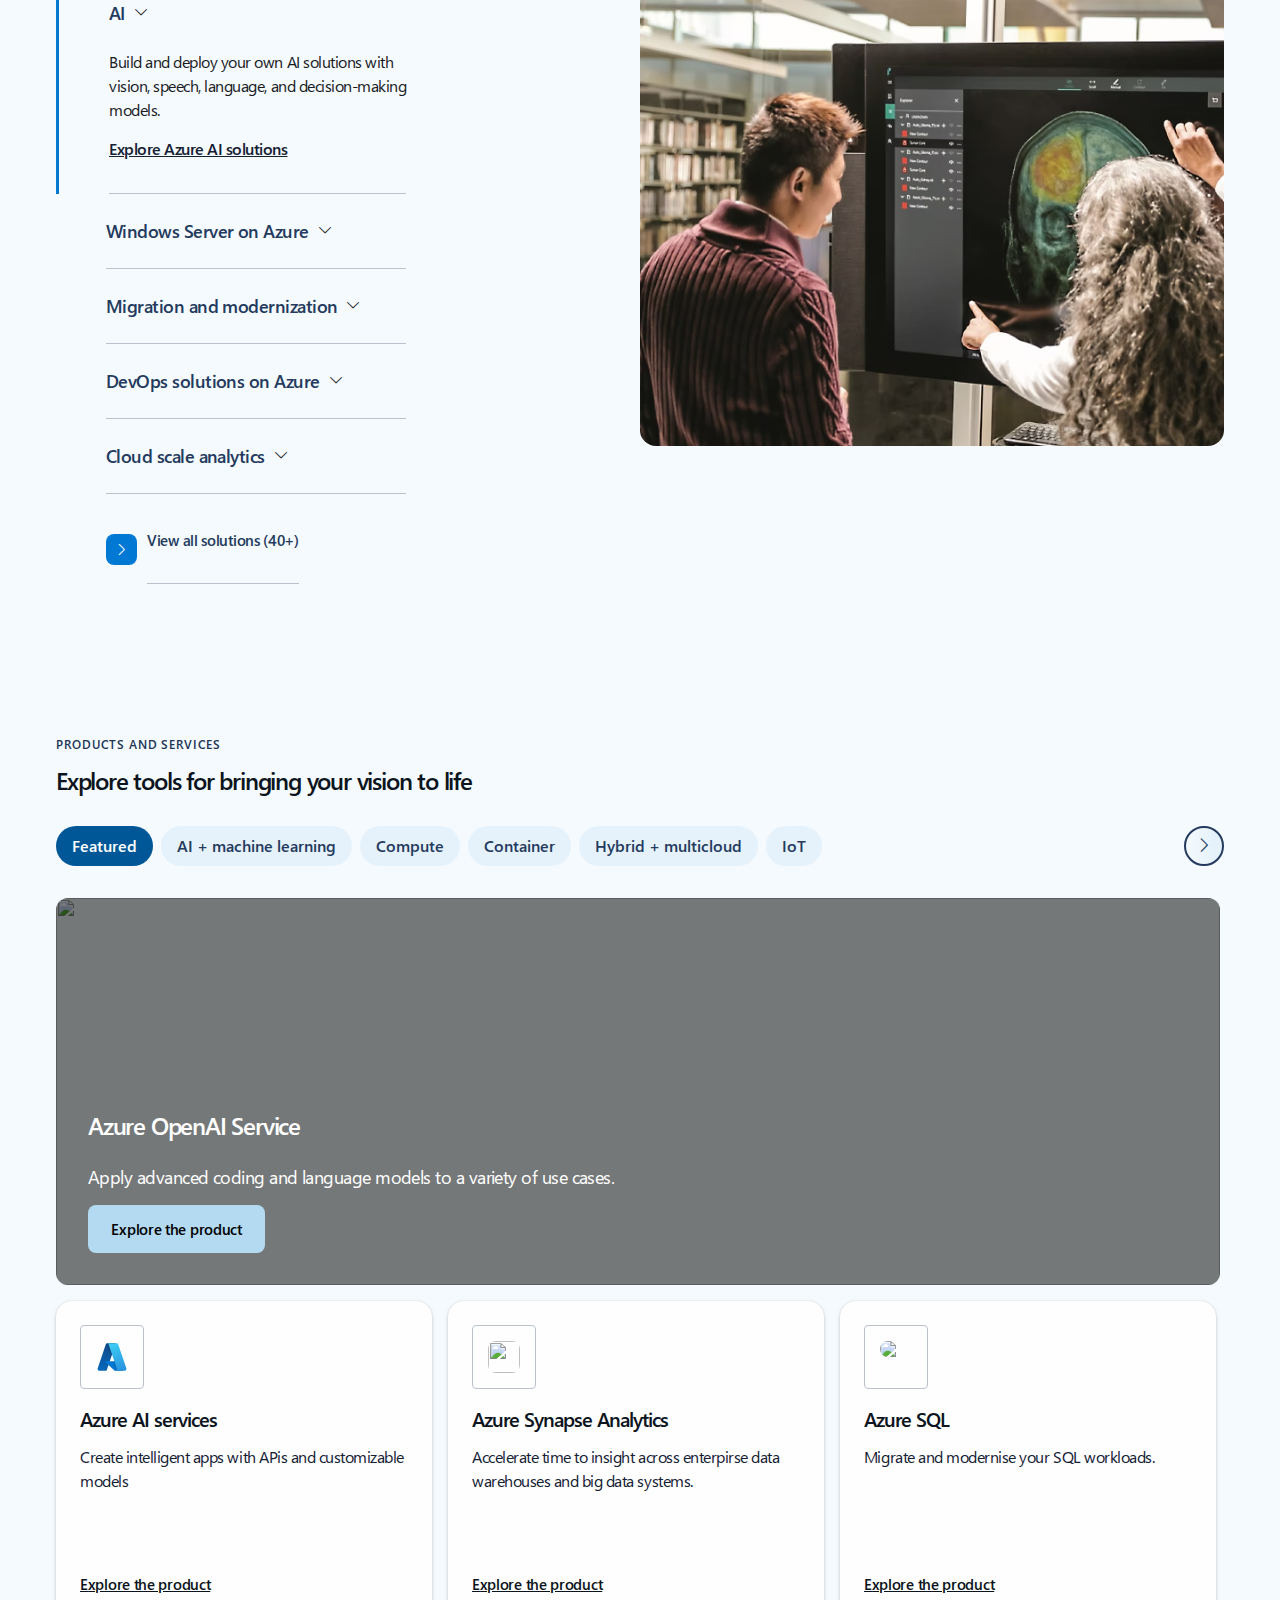
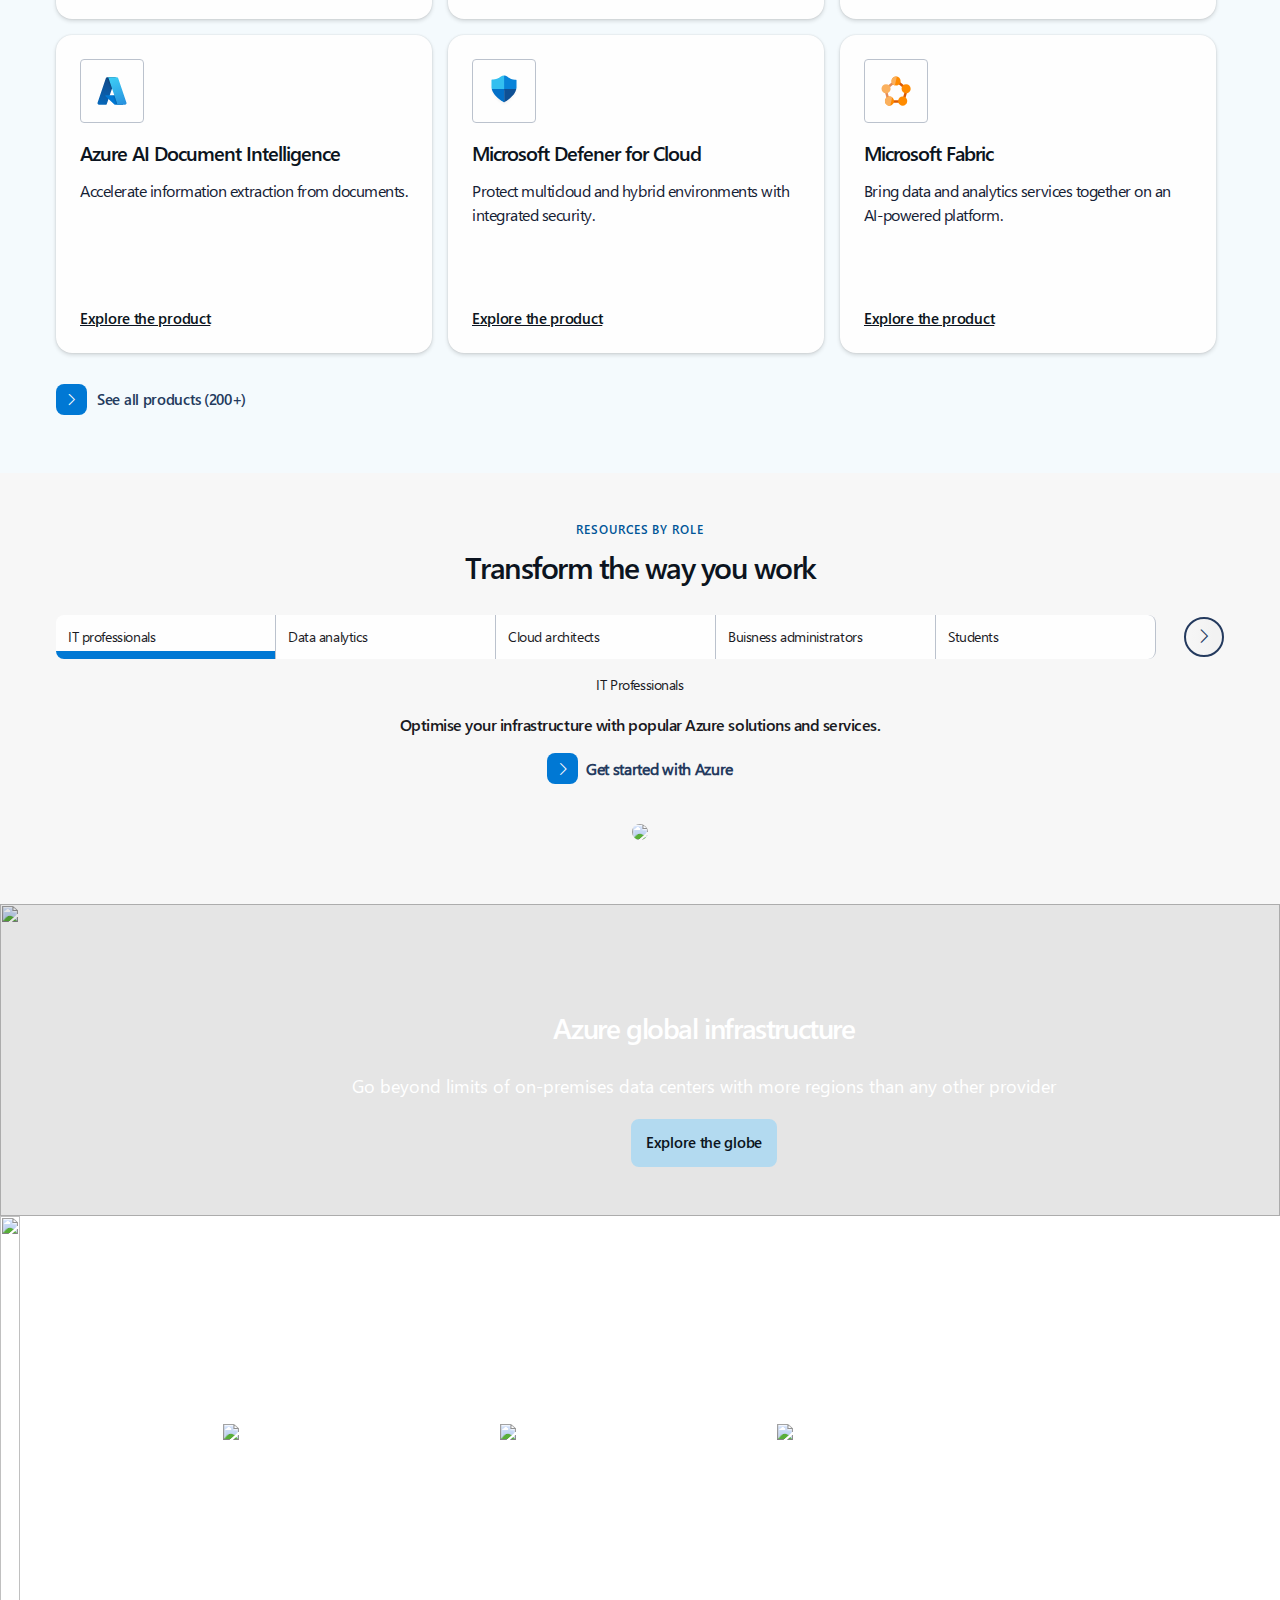
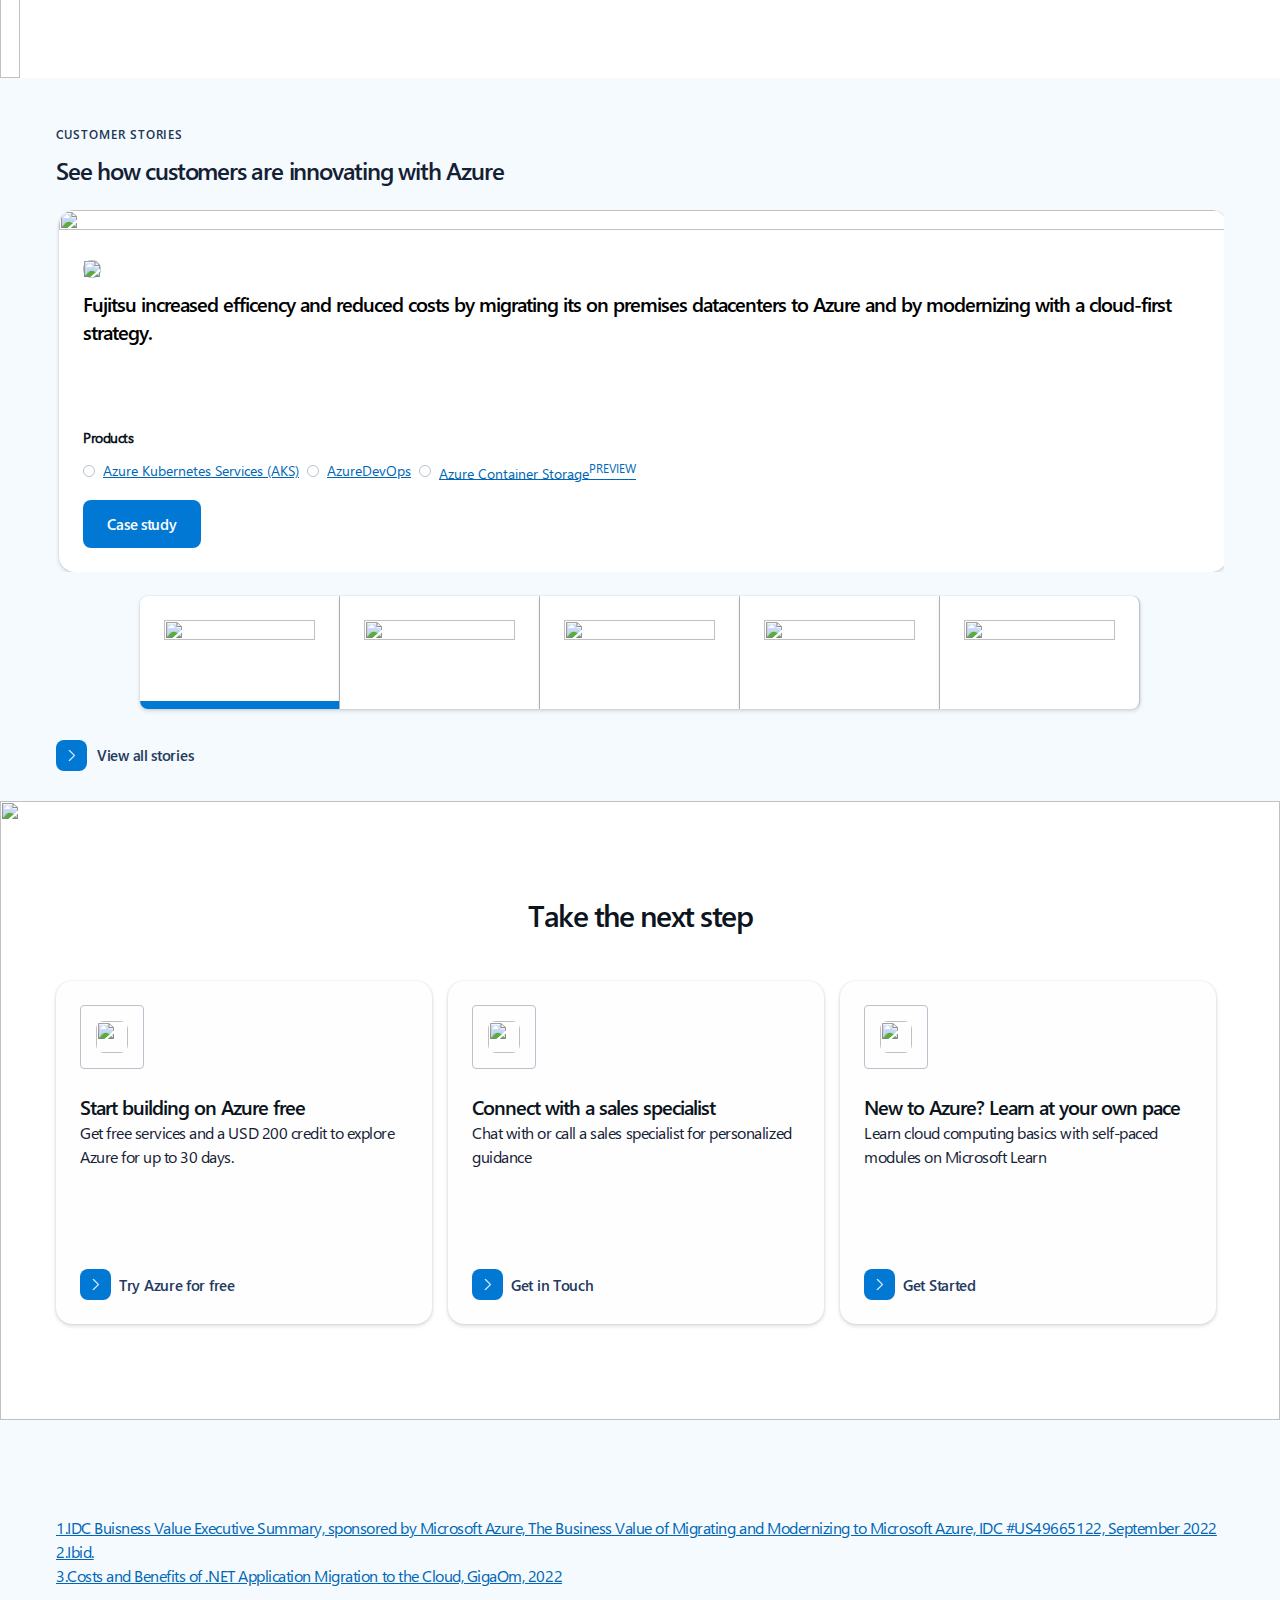
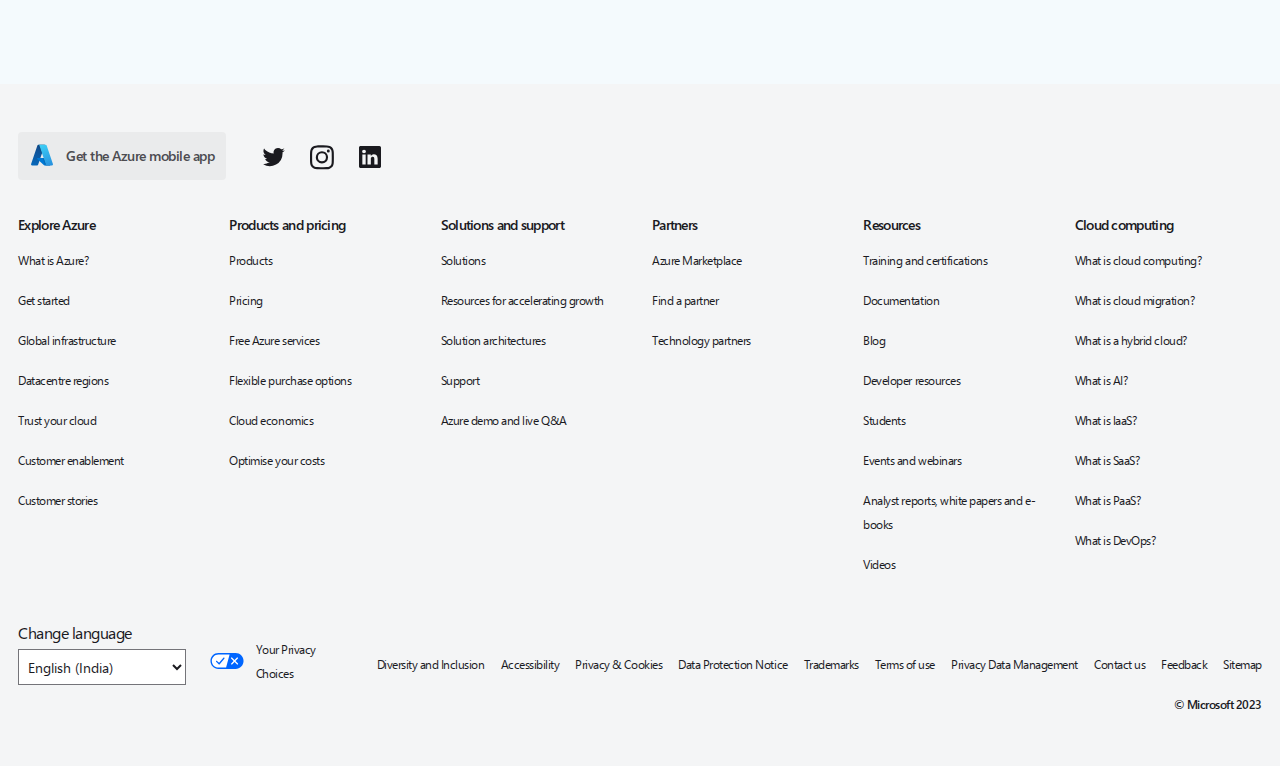
==== commit 3d4a174d: "work till thursday" ====
--- a/azure/index.html
+++ b/azure/index.html
@@ -49,12 +49,16 @@
 <body>
     <div class="hero-section">
         <div class="banner">
-            <img src="assets/azure-hp-hero.avif">
+            <picture>
+                <source media="(min-width:1080px)" srcset="assets/Desktop-Hero-Oct.avif">
+                <img src="assets/Mobile-Hero-Oct.avif">
+            </picture>
+            
         </div>
         <div class="ai">
-            <h2>Human ingenuity. AI power.</h2>
+            <h2>Endless possibilities—from the edge to the cloud&nbsp </h2>
             <p class="subtext">
-                Build, ship, and scale AI solutions using the latest AI models and your favorite Azure tools. Pay-as-you-go or try Azure free for up to 30 days. There’s no upfront commitment—cancel anytime.
+                Broaden your impact with global infrastructure, cutting-edge&nbspAI services, and the latest dev tools. Pay-as-you-go or try Azure free for up to 30 days. There’s no upfront commitment—cancel anytime.
             </p>
             <button class="get-started"><p>Get started</p></button>
             <button class="try-azure"><p>Try Azure for free</p></button>
@@ -78,6 +82,9 @@
     </div>
 
     <div class="featured">
+        <div class="bg-img-featured">
+            <img src="assets/Desktop-FeaturedNews-Background-2x.avif">
+        </div>
         <div class="caption">
             <h3>FEATURED NEWS</h3>
             <h2>Discover what's happening on Azure</h2>
@@ -86,16 +93,16 @@
         <div class="cards-container">
                 <div class="card">
                     <div class="featured-image">
-                        <img src="assets/featured-news-card-1.avif">
-                    </div>
-                    <div class="content">
-                        <div class="description">
-                            <h5>Enable vector and hybrid search</h5>
-                            <p>Now in preview: build next-gen apps using vector and hybrid search capabilities from Azure Cognitive Search</p>
+                        <img src="assets/featured-news-card1.avif">
+                    </div>
+                    <div class="content">
+                        <div class="description">
+                            <h5>Microsoft Ignite</h5>
+                            <p>Join us November 14--17,2023 to explore the latest innovations, learn from experts, level up your skillset, and expand your network.</p>
                         </div>
                         <div class="explore">
                             <div class="box"><span></span></div>
-                            <span class="text2">Explore Azure Cognitive Search</span>
+                            <span class="text2">Register now</span>
                         </div>
                     </div>
                 </div>
@@ -103,31 +110,32 @@
 
                 <div class="card">
                     <div class="featured-image">
-                        <img src="assets/featured-news-card-2.avif">
-                    </div>
-                    <div class="content">
-                        <div class="description">
-                            <h5>Create innovative AI solutions </h5>
-                            <p>Access sophisticated vision, speech, and language AI models and create your own machine learning models.</p>
+                        <img src="assets/featured-news-card2.avif">
+                    </div>
+                    <div class="content">
+                        <div class="description">
+                            <h5>Transcribe and translate audio </h5>
+                            <p>Create high-quality transcriptions and translations with the OpenAI Whisper model—now in preview in Azure OpenAI Service and Azure AI Speech.
+                            </p>
                         </div>
                         <div class="explore">
                             <div class="box"><span></span></div>
-                            <span class="text2">Explore Azure UI</span>
+                            <span class="text2">Explore Azure OpenAI Service</span>
                         </div>
                     </div>
                 </div>
             <div class="card">
                 <div class="featured-image">
-                    <img src="assets/featured_news_card-3.avif">
+                    <img src="assets/featured-news-card3.avif">
                 </div>
                 <div class="content">
                     <div class="description">
-                        <h5>Turn your vision into impact</h5>
-                        <p>Quickly develop intelligent apps that help you transform your organization and drive growth.</p>
+                        <h5>Watch the Cloud Cultures series</h5>
+                        <p>Discover how people around the world are using Azure to innovate—and how their local work is changing lives on a global scale.</p>
                     </div>
                     <div class="explore">
                         <div class="box"><span></span></div>
-                        <span class="text2">Learn more</span>
+                        <span class="text2">Watch now</span>
                     </div>
                 </div>
             </div>
@@ -169,12 +177,8 @@
                 </div>
                 
 
-                <div class="expandables">
-                    <h3>Responsible AI with Azure</h3>
-                    <span></span>
-                </div>
-                <div class="expandables">
-                    <h3>Turn your vision into impact</h3>
+                <div class="expandables specific">
+                    <h3>Windows Server on Azure</h3>
                     <span></span>
                 </div>
                 <div class="expandables">
@@ -182,7 +186,11 @@
                     <span></span>
                 </div>
                 <div class="expandables">
-                    <h3>Azure AI infrastructure</h3>
+                    <h3>DevOps solutions on Azure</h3>
+                    <span></span>
+                </div>
+                <div class="expandables">
+                    <h3>Cloud scale analytics</h3>
                     <span></span>
                 </div>
     
@@ -214,11 +222,7 @@
                 </div>
             </div> 
             <div class="expandables">
-                <h3>Responsible AI with Azure</h3>
-                <span></span>
-            </div>
-            <div class="expandables">
-                <h3>Turn your vision into impact</h3>
+                <h3>Windows Server on Azure</h3>
                 <span></span>
             </div>
             <div class="expandables">
@@ -226,7 +230,11 @@
                 <span></span>
             </div>
             <div class="expandables">
-                <h3>Azure AI infrastructure</h3>
+                <h3>DevOps solutions on Azure</h3>
+                <span></span>
+            </div>
+            <div class="expandables">
+                <h3>Cloud scale analytics</h3>
                 <span></span>
             </div>
 
@@ -256,97 +264,111 @@
             </div>
             <div class="arrow-button"><span></span></div>
         </div>
-
-        <div class="cards-container">
-            <div class="card">
-                <div class="featured-image">
-                    <img src="assets/svgexport-5.svg">
-                </div>
-                <div class="content">
-                    <div class="description">
-                        <h5>Azure Cognitive Search</h5>
-                        <p>Add AI-powered content search to apps</p>
-                    </div>
-                    <div class="explore">
-                        <span class="text2">Explore the product</span>
-                    </div>
-                </div>
-            </div>
-            <div class="card">
-                <div class="featured-image">
-                    <img src="assets/chatgpt.svg">
-                </div>
-                <div class="content">
-                    <div class="description">
-                        <h5>Azure OpenAI Service</h5>
-                        <p>Apply advanced coding and language models to a variety of use cases.</p>
-                    </div>
-                    <div class="explore">
-                        <span class="text2">Explore the product</span>
-                    </div>
-                </div>
-            </div>
-            <div class="card">
-                <div class="featured-image">
-                    <img src="assets/svgexport-6.svg">
-                </div>
-                <div class="content">
-                    <div class="description">
-                        <h5>Azure AI Vision</h5>
-                        <p>Discover computer vision insights from image and video analysis.</p>
-                    </div>
-                    <div class="explore">
-                        <span class="text2">Explore the product</span>
-                    </div>
-                </div>
-            </div>
-            <div class="card">
-                <div class="featured-image">
-                    <img src="assets/svgexport-7.svg">
-                </div>
-                <div class="content">
-                    <div class="description">
-                        <h5>Azure Cosmos DB</h5>
-                        <p>Build or modernize scalable, high-performance apps.</p>
-                    </div>
-                    <div class="explore">
-                        <span class="text2">Explore the product</span>
-                    </div>
-                </div>
-            </div>
-            <div class="card">
-                <div class="featured-image">
-                    <img src="assets/svgexport-8.svg">
-                </div>
-                <div class="content">
-                    <div class="description">
-                        <h5> Azure App Services</h5>
-                        <p>Expand apps to additional locations.</p>
-                    </div>
-                    <div class="explore">
-                        <span class="text2">Explore the product</span>
-                    </div>
-                </div>
-            </div>
-            <div class="card">
-                <div class="featured-image">
-                    <img src="assets/svgexport-9.svg">
-                </div>
-                <div class="content">
-                    <div class="description">
-                        <h5>  Microsoft Fabric</h5>
-                        <p>Bring data and analytics services together on an AI-powered platform.</p>
-                    </div>
-                    <div class="explore">
-                        <span class="text2">Explore the product</span>
-                    </div>
-                </div>
-            </div>
-        <div class="view-all">
-            <span></span>
-            <p>See all products (200+)</p>
-        </div>
-            
+        <div class="horizontal-view">
+
+            <div class="openai">
+                <!-- <div class="overlay-openai"></div> -->
+                <div class="bg-openai"><img src="assets/openAI.avif"></div>
+                <div class="overlay"></div>
+                <div class="contents">
+                    <h2>Azure OpenAI Service</h2>
+                    <p>Apply advanced coding and language models to a variety of use cases.</p>
+                    <button>Explore the product</button>
+                </div>
+
+            </div>
+
+            <div class="cards-container">
+                <div class="card">
+                    <div class="featured-image">
+                        <img src="assets/svgexport-49.svg">
+                    </div>
+                    <div class="content">
+                        <div class="description">
+                            <h5>Azure AI services</h5>
+                            <p>Create intelligent apps with APis and customizable models</p>
+                        </div>
+                        <div class="explore">
+                            <span class="text2">Explore the product</span>
+                        </div>
+                    </div>
+                </div>
+                <div class="card">
+                    <div class="featured-image">
+                        <img src="assets/synapse.svg">
+                    </div>
+                    <div class="content">
+                        <div class="description">
+                            <h5>Azure Synapse Analytics</h5>
+                            <p>Accelerate time to insight across enterpirse data warehouses and big data systems.</p>
+                        </div>
+                        <div class="explore">
+                            <span class="text2">Explore the product</span>
+                        </div>
+                    </div>
+                </div>
+                <div class="card">
+                    <div class="featured-image">
+                        <img src="assets/sql.svg">
+                    </div>
+                    <div class="content">
+                        <div class="description">
+                            <h5>Azure SQL</h5>
+                            <p>Migrate and modernise your SQL workloads.</p>
+                        </div>
+                        <div class="explore">
+                            <span class="text2">Explore the product</span>
+                        </div>
+                    </div>
+                </div>
+                <div class="card">
+                    <div class="featured-image">
+                        <img src="assets/svgexport-49.svg">
+                    </div>
+                    <div class="content">
+                        <div class="description">
+                            <h5>Azure AI Document Intelligence</h5>
+                            <p>Accelerate information extraction from documents.</p>
+                        </div>
+                        <div class="explore">
+                            <span class="text2">Explore the product</span>
+                        </div>
+                    </div>
+                </div>
+                <div class="card">
+                    <div class="featured-image">
+                        <img src="assets/svgexport-28.svg">
+                    </div>
+                    <div class="content">
+                        <div class="description">
+                            <h5> Microsoft Defener for Cloud</h5>
+                            <p>Protect multicloud and hybrid environments with integrated security.</p>
+                        </div>
+                        <div class="explore">
+                            <span class="text2">Explore the product</span>
+                        </div>
+                    </div>
+                </div>
+                <div class="card">
+                    <div class="featured-image">
+                        <img src="assets/svgexport-9.svg">
+                    </div>
+                    <div class="content">
+                        <div class="description">
+                            <h5>  Microsoft Fabric</h5>
+                            <p>Bring data and analytics services together on an AI-powered platform.</p>
+                        </div>
+                        <div class="explore">
+                            <span class="text2">Explore the product</span>
+                        </div>
+                    </div>
+                </div>
+            </div>
+                
+        </div>
+    <div class="view-all">
+        <span></span>
+        <p>See all products (200+)</p>
     </div>
 </div>
         
@@ -367,9 +389,13 @@
             </div>
             <div class="arrow-button"><span></span></div>
         </div>
+        <div class="text-head"><p>IT Professionals</p></div>
+        <div class="text-sub"><p>Optimise your infrastructure with popular Azure solutions and services.</p></div>
         <div class="slim">
+            <div class="view-all">
+                <span></span>
+            </div>
             <p>Get started with Azure</p>
-            <span></span>
         </div>
         <div class="image-section">
             <img src="assets/resources.avif">
@@ -390,12 +416,13 @@
     </div>
 
     <div class="cloud-investments">
+        <div class="bg-img-cloud"><img src="assets/Desktop-DataCard-Background.avif"></div>
         <h2>Get more value from your cloud investments</h2>
         <div class="banner">
             <div class="content">
                 <div class="items">
                     <div class="image-section">
-                        <img src="assets/svgexport-36.svg">
+                        <img src="assets/svgexport-158.svg">
                     </div>
                     <div class="text-section">
                         16%: average savings of direct infrastructure-related costs with Azure
@@ -403,7 +430,7 @@
                 </div>
                 <div class="items">
                     <div class="image-section">
-                        <img src="assets/svgexport-37.svg">
+                        <img src="assets/svgexport-159.svg">
                     </div>
                     <div class="text-section">
                         37%: average three-year cost savings when you run equivalent workloads on Azure                    
@@ -411,7 +438,7 @@
                 </div>
                 <div class="items">
                     <div class="image-section">
-                        <img src="assets/svgexport-38.svg">
+                        <img src="assets/svgexport-160.svg">
                     </div>
                     <div class="text-section">
                         54%: potential total cost of ownership savings on Azure versus running on-premises                   
@@ -450,6 +477,28 @@
                     <button>Case study</button>
                 </div>
             </div>
+            <div class="fujitsu">
+                <div class="image-section">
+                    <img src="assets/fujitsu.avif">
+                </div>
+                <div class="content">
+                    <div class="logo">
+                        <img src="assets/Fujitsu-2x.png">
+                    </div>
+                    <div class="description">
+                        Fujitsu increased efficency and reduced costs by migrating its on premises datacenters to Azure and by modernizing with a cloud-first strategy.
+                    </div>
+                    <div class="products-list">
+                        <h4>Products</h4>
+                        <div class="product-list-direction">
+                            <div class="list-items"><div class="round-button"></div>Azure Kubernetes Services (AKS)</div>
+                            <div class="list-items"><div class="round-button"></div>AzureDevOps</div>
+                            <div class="list-items"><div class="round-button"></div><span>Azure Container Storage<sup>PREVIEW</sup></span></div>
+                        </div>
+                    </div>
+                    <button>Case study</button>
+                </div>
+            </div>
         </div>
         <div class="indicator-panel">
             <div class="panel-item">
@@ -484,7 +533,7 @@
     </div>
 
     <div class="next-step">
-        <img class="bg-img" src="assets/next-step-cta-img.avif">
+        <img class="bg-img" src="assets/Desktop-NextStep-Background.avif">
         <h2>Take the next step</h2>
         <div class="cards-container">
             <div class="card">
--- a/azure/index.css
+++ b/azure/index.css
@@ -21,7 +21,7 @@
     line-height: 24px;
     color:rgb(26, 26, 31);
 }
-.tab-view-icon,.nav-list,.image-options,.search-box,.learn,.support,.contact,.account,#start-free,.solutions-large,.service .items,#microsoft{
+.tab-view-icon,.nav-list,.image-options,.search-box,.learn,.support,.contact,.account,#start-free,.solutions-large,.service .items,#microsoft,.indicator-panel,.openai{
     display:none;
 }
 
@@ -102,6 +102,9 @@
     padding:20px;
 }
 
+.hero-section{
+    background:linear-gradient(90deg, #ede8f6 0%, #f4fafd 49.99%, #dceef8 100%);
+}
 .hero-section .banner{
     width: 100%;
 }
@@ -113,7 +116,7 @@
     margin-top: -13px;
     padding:12px 16px;
     padding-bottom: 96px;
-    background-color: #f8f9fa;
+    /* background-color: #f8f9fa; */
 }
 .ai h2{
     font-size: 2rem;
@@ -152,7 +155,7 @@
 }
 
 .get-started{
-    margin-top: 40px;
+    margin-top: 24px;
     border-color:transparent;
     height:48px;
 }
@@ -175,7 +178,7 @@
     bottom:0;
     right:16px;
     background-color: #0067B8;
-    z-index: 1;
+    z-index: 3;
 }
 .chat::before{
     content: "";
@@ -195,6 +198,7 @@
     box-shadow:  0 0 0.125rem rgba(0, 0, 0, 0.12),0 0.063rem 0.125rem rgba(0, 0, 0, 0.14);
     height:60px;
     display: flex;
+    justify-content: space-between;
     align-items: center;
     position: sticky;
     top:0px;
@@ -213,34 +217,57 @@
     letter-spacing: -0.48px;
     font-weight:400px;
     font-family: mbold;
+    position: relative;
+}
+#featured-news{
+    position: absolute;
+    top:8px;
+    
 }
 .sticky-nav span::after{
     position: absolute;
     content: "";
     font-family: mfluent;
-    right:40%;
-    top:40%;
+    right:20px;
+    top:14px;
 }
 
 .featured{
     padding:56px 16px;
-    background: linear-gradient(90deg, #ede8f6 0%, #f4fafd 49.99%, #dceef8 100%);;
-
+    padding-right:20px;
+    position: relative;
+}
+.featured .bg-img-featured{
+    position: absolute;
+    top: 0;
+    left:0;
+    width:100%;
+    height:100%;
+    z-index: -1;
+
+}
+.featured .bg-img-featured img{
+    height:100%;
+    width:100%;
 }
 .caption h3{
-    color:rgb(0, 85, 151);
+    color:rgb(33, 53, 86);
     font-size: 12px;
     letter-spacing: 0.96px;
+    font-family: mbold;
     line-height: 16px;
-    font-weight: 600;
+    font-weight: 400;
+    margin:0;
+    margin-bottom:12px;
 }
 .caption h2{
     color:rgb(20, 32, 52);
-    font-size: 24px;
-    letter-spacing: -1.2px;
-    line-height: 32px;
+    font-size: 1.75rem;
+    letter-spacing: -0.05em;
+    line-height: 2.25rem;
     font-weight: 600;
-    font-family: mnormal;
+    font-family: mbold;
+    margin:0;
 }
 
 .cards-container{
@@ -250,6 +277,10 @@
     column-gap: 16px;
     margin-top: 32px;
 
+}
+
+.featured .card .content p{
+    margin-bottom :32px;
 }
 
 .card{
@@ -265,6 +296,7 @@
 .card .featured-image{
     padding:0.5rem;
     padding-bottom:0;
+    height: fit-content;
 }
 .card .featured-image img{
     width:100%;
@@ -274,7 +306,7 @@
 }
 .card .content{
     padding:16px;
-
+    padding-top:10px;
 }
 .content .description{
     display: flex;
@@ -292,18 +324,34 @@
 
 }
 .description p{
-    margin-bottom: 32px;
-    color:rgb(12, 20, 32);
-    font-size: 15px;
+    color:rgb(20, 32, 52);
+    font-size: 16px;
     letter-spacing: -0.48px;
     line-height: 24px;
-    font-family: mbold;
-    text-decoration: underline;
+    font-family: mnormal;
+    /* text-decoration: underline; */
 
 }
 .description span{
     letter-spacing: -0.48px;
 }
+
+/* .explore {
+    border:2px solid rgb(141, 200, 232);
+    border-radius: 8px;
+    text-align: center;
+    justify-content: center;
+    padding:10px 14px;
+    font-size:15px;
+    font-family: mbold;
+    font-weight: 600px;
+    letter-spacing: -0.3px;
+    line-height: 22px;
+    color:rgb(220, 238, 248);
+    margin-top: 20px;
+} */
+
+
 .explore{
     display: flex;
 }
@@ -330,7 +378,7 @@
     z-index: 0;
 }
 .explore .text2{
-    margin-left: 9px;
+    margin-left: 8px;
     color:rgb(36, 58, 94);
     font-size: 15px;
     font-weight:400;
@@ -338,13 +386,15 @@
     letter-spacing: -0.3px;
     line-height: 22px;
     display: flex;
-    margin-top: 5px;
+    margin-top: 4px;
 }
 
 .solutions{
     padding-left: 1rem;
     padding-right: 1rem;
-    background: linear-gradient(90deg, #ede8f6 0%, #f4fafd 49.99%, #dceef8 100%);;
+    padding-top: 48px;
+    padding-top: 48px;
+    background: rgb(244, 250, 253);
 }
 
 .solutions .caption h3{
@@ -363,10 +413,12 @@
     display: flex;
     flex-direction: row;
     overflow: scroll;
+    margin-top: 24px;
+    /* margin-top: 32px; */
 }
 .scroll-buttons{
     white-space: nowrap;
-    padding:10px;
+    padding:8px 16px;
     background-color: #e6f2fb;
     color:#243a5e;
     border-radius: 12.5rem;
@@ -393,14 +445,14 @@
 
 .scroll-container .arrow-button{
     position: absolute;
-    right:5px;
+    right:0px;
     top:calc(50% - 20px);
     width:40px;
     height:40px;
     border : 2px solid #243a5e;
     border-radius: 50%;
     box-sizing: border-box;
-    background:linear-gradient(270deg,#dceef8 25%,transparent 100%);
+    background:linear-gradient(270deg,rgb(230, 242, 251) 25%,transparent 100%);
 }
 .scroll-container .arrow-button span::after{
     position: absolute;
@@ -414,13 +466,25 @@
 
 }
 
-
+.ai-expand .image-section{
+    padding-right:4px;
+}
+
+.ai-expand .description p{
+    color:rgb(20, 32, 52);
+    font-size: 16px;
+    letter-spacing: -0.48px;
+    line-height: 24px;
+    font-family: mbold;
+    text-decoration: underline;
+    margin-bottom: 0;
+}
 
 .ai-expand .image-section img{
     object-fit: cover;
     width:100%;
     border-radius: 16px;
-    margin-top: 2rem;
+    margin-top: 24px;
 }
 
 .expandables{
@@ -435,32 +499,41 @@
 .expandables:nth-child(1){
     border-bottom: none;
 }
+
+
 .expandables:nth-child(1) span::after{
     rotate: -180deg;
 }
 .expandables span::after{
     font-family: mfluent;
     font-size: 16px;
-    /* color:black; */
     content: "";
     position: absolute;
-    top:10px;
-    right:10px;
-}
+    top:calc(50% - 12px);
+    right:5px;
+}
+
+.expandables:nth-child(2){
+    border-top: 1px solid rgb(187, 194, 205);;
+}
+
 .expandables h3{
     font-size: 18px;
-    color:rgb(26, 26, 31);
+    color: rgb(36, 58, 94);
     font-family: mbold;
     line-height: 24px;
+    letter-spacing: -.54px;
     margin:0;
 }
-
 
 .view-all{
     display: flex;
     align-items: center;
     padding-top: 20px;
     padding-bottom: 20px;
+}
+.products .view-all{
+    padding-bottom: 0;
 }
 .view-all span{
     position: relative;
@@ -501,6 +574,19 @@
     padding-top: 56px;
     padding-bottom: 56px;
 }
+
+.products .caption h2{
+    color : rgb(12,20,32);
+    font-size:24px;
+    letter-spacing:-1.2px;
+    line-height:32px;
+
+}
+
+.products .cards-container{
+    padding-right:4px;
+    row-gap: 16px;
+}
 .products .card{
     padding:1rem;
     
@@ -514,9 +600,12 @@
 }
 .products .card .content{
     padding:0;
+    padding-top: 16px;
 }
 .products .card p{
     text-decoration: none;
+    margin-top: 12px;
+    margin-bottom:32px;
 }
 .products .card .explore span{
     margin: 0;
@@ -527,9 +616,10 @@
 .resources{
     padding-left: 1rem;
     padding-right: 1rem;
-    background-color: #f8f9fa;
+    background-color: #f7f7f7;
     padding-top: 3rem;
     padding-bottom: 48px;
+
 
 }
 .resources h2{
@@ -537,9 +627,6 @@
     line-height: 2.25rem;
     letter-spacing: -0.05em;
     font-family: mbold;
-}
-
-.resources .scroll{
 }
 
 .resources .arrow-button{
@@ -585,22 +672,49 @@
     background-color: #0078d4;
     border-bottom-left-radius: 8px;
 }
+
+
+.text-head p{
+    text-align: center;
+    font-size: 14px;
+    letter-spacing: -0.42px;
+    
+}
+.text-sub p{
+    text-align: center;
+    font-family: mbold;
+    font-size: 16px;
+    letter-spacing: -0.48px;
+    line-height: 24px;
+}
+
 .slim{
     display: flex;
     position: relative;
-    margin-top: 32px;
+    margin-top: 12px;
     margin-bottom: 24px;
     justify-content: center;
+    align-items: center;
+}
+
+.slim .view-all{
+    margin:0;
+    padding: 0;
+    margin-right: 8px;
+}
+.slim .view-all span::after{
+    color:white;
+    font-weight: 400;
 }
 
 .slim p{
-    color:rgb(0, 103, 184);
+    color:rgb(36, 58, 94);
     font-size: 16px;
     letter-spacing: -.32px;
     line-height: 24px;
     font-weight: 600;
     margin:0;
-
+    font-weight: mbold;
 }
 .slim span::after{
     color :rgb(0, 103, 184);
@@ -611,6 +725,9 @@
     right:23%;
     font-weight: 600;
 }
+.resources .image-section{
+    padding:16px;
+}
 
 .resources .image-section img{
     width:100%;
@@ -640,7 +757,7 @@
     width:100%;
     height:100%;
     background-color: black;
-    opacity: 0.5;
+    opacity: 0.1;
     position: absolute;
     top:0;
 }
@@ -651,6 +768,7 @@
     top:25%;
     left:auto;
     box-sizing: border-box;
+    padding:0 4px;
 }
 .infrastructure .text h3{
     font-size: 28px;
@@ -661,11 +779,14 @@
 
 }
 .infrastructure .text span{
-    color:rgb(220, 238, 248);
-}
-
-.explore {
-    border:2px solid rgb(141, 200, 232);
+    color:rgb(255, 255, 255);
+    font-size: 18px;
+}
+
+
+.infrastructure .explore {
+    border:2px solid rgb(179, 218, 240);
+    background-color: rgb(179, 218, 240);
     border-radius: 8px;
     text-align: center;
     justify-content: center;
@@ -675,23 +796,41 @@
     font-weight: 600px;
     letter-spacing: -0.3px;
     line-height: 22px;
-    color:rgb(220, 238, 248);
+    color:rgb(12, 20, 32);
     margin-top: 20px;
 }
+
+
 
 .cloud-investments{
     padding: 48px 20px;
     padding-left: 16px;
-    background-color: #f7f7f7;
+    position: relative;
+    color:rgb(255, 255, 255);
+}
+.cloud-investments .bg-img-cloud{
+    position: absolute;
+    top:0;
+    left:0;
+    height:100%;
+   
+    z-index: -1;
+
+}
+.cloud-investments .bg-img-cloud img{
+    height: 100%;
+    width:100%;
+    object-fit: cover;
 }
 .cloud-investments h2{
     font-size: 1.75rem;
     line-height: 2.25rem;
     letter-spacing: -0.05em;
     text-align: center;
+    font-family: mbold;
 }
 .cloud-investments .banner{
-    background: linear-gradient(122deg, #cbe6f4 -18.47%, #8dc8e8 50.34%, #c5b4e3 118.47%);
+    background-color: rgba(255, 255, 255, 0.1);
     border-radius: 1rem;
 
 }
@@ -710,32 +849,42 @@
 }
 .cloud-investments .items .text-section{
     font-family: mbold;
-    font-size: 1.25rem;
-    line-height:1.75rem;
-    letter-spacing: -0.05em;
+    font-size: 18px;
+    line-height:24px;
+    letter-spacing: -0.54px;
 }
 
 .customer-stories{
     padding:48px 16px;
-    background-color: #f7f7f7;
-}
-.customer-stories h2{
+    background-color: rgb(244, 250, 253);
+    padding-bottom: 0;
+}
+.customer-stories .caption h2{
     font-family: mbold;
     margin-top: 0;
-    margin-bottom: 32px;
-
+    margin-bottom: 24px;
+    color:rgb(20, 32, 52);
+    letter-spacing: -1.2px;
+    line-height: 32px;
+    font-size: 24px;
 }
 .customer-stories h3{
     font-weight: 400;
     font-family: mbold;
 }
 
-/* .scroll-customer{
+.scroll-customer{
     display: flex;
     overflow-x: scroll;
-
-} */
+  
+}
+.scroll-customer::-webkit-scrollbar{
+    display:none;
+}
+
 .fujitsu{
+    flex-shrink: 0;
+    width: 100%;
     box-shadow: 0 0 0.125rem rgba(0, 0, 0, 0.12),0 0.125rem 0.25rem rgba(0, 0, 0, 0.14);
     border-radius: 16px;
     background-color: white;
@@ -1095,7 +1244,7 @@
 
     
     .ai{
-        margin-top: -12px;
+        /* margin-top: -12px; */
     }
     .contact-us{
         display:flex;
@@ -1229,10 +1378,29 @@
     }
 
     .solutions{
-        padding-left:4rem;
-        padding-right:4rem;
-    }
-
+        padding:48px 64px;
+    }
+    .expandables{
+        display: flex;
+        flex-direction: row;
+        justify-content: flex-start;
+    }
+    .expandables span::after{
+        font-family: mfluent;
+        font-size: 16px;
+        content: "";
+        position: static;
+        margin-left: 8px;
+        
+    }
+
+    .products{
+        padding:48px 64px;
+        
+    }
+    .products .cards-container{
+        row-gap:12px;
+    }
 
 
 
@@ -1254,6 +1422,7 @@
         margin-top: 20px;
     }
 
+   
   
     .customer-stories button{
         width:102.08px;
@@ -1318,14 +1487,12 @@
     #microsoft{
         margin-left: 12px;
     }
-
     
     .contact-us{
-        column-gap: 36px;
+        column-gap: 25px;
         align-items: center;
     }
 }
-
 
 
 
@@ -1349,6 +1516,9 @@
         column-gap:24px;
         /* justify-content: space-between; */
     }
+    .openai{
+        display: flex;
+    }
     .service .items{
         display: block;
     }
@@ -1363,7 +1533,7 @@
         display: block;
     }
     .hero-section .banner img{
-        height:560px;
+        height:544px;
         width:100%;
         object-fit: cover;
        
@@ -1386,14 +1556,15 @@
         font-size:2.5rem;
         line-height: 3rem;
         letter-spacing: -0.05em;
+        margin-top: 34px;
     }
     .ai .subtext{
-        margin-top: 17px;
+        margin-top: 16px;
     }
     .get-started{
         width:120.38px;
         height:48px;
-        margin-top:48px;
+        margin-top:32px;
     }
     .try-azure{
         width:162.08px;
@@ -1468,6 +1639,7 @@
         text-align: center;
         height:95%;
         border-bottom: 4px solid rgb(0, 120, 212);
+        position: static;
     }
     #featured-news p{
         margin-top: 1px;
@@ -1482,7 +1654,7 @@
         
     
     }
-    .card:nth-child(3) img{
+    .featured .card:nth-child(3) img{
         height:118px;
     }
     .card .content{
@@ -1520,6 +1692,10 @@
         align-items: center;
         
     }
+
+    .expandables:nth-child(2){
+        border-top: none;
+    }
     .view-all p{
         border-bottom: none;
     }
@@ -1527,6 +1703,7 @@
         top:40%;
         right:0%;
     }
+   
     .solutions-text .expandables:nth-child(1){
         margin-left:0;
     }
@@ -1563,6 +1740,113 @@
         padding-left:56px;
         padding-right:56px;
     }
+
+    .products .card:nth-child(3) img{
+        height:auto;
+    }
+    .products .cards-container{
+        flex-wrap: wrap;
+        column-gap :16px;
+        row-gap:16px;
+        box-sizing: border-box;
+        margin-top: 16px;
+    }
+    .products .card {
+        flex-basis: calc(calc(100% / 3) - 12px);
+    }
+    .products .card{
+        padding:24px;
+
+    }
+    .products .content {
+        display: flex;
+        justify-content: space-between;
+        flex-direction: column;
+        height:190px;
+    }
+    .products .content h5{
+        font-size : 20px;
+        letter-spacing: -1px;
+        line-height:28px;
+
+    }
+    .products .view-all{
+        margin-left: 0;
+    }
+    
+    .products .card img{
+        width:32px;
+        height:32px;
+        position: absolute;
+        top:calc(50% - 16px);
+        left:calc(50% - 16px);
+    }
+    .products .card .featured-image{
+        width:64px;
+        height:64px;
+        position: relative;
+    }
+
+    .openai{
+        position: relative;
+        /* display: flex; */
+        height:387px;
+        margin-top: 32px;
+        margin-right:4px;
+        box-sizing: border-box;
+    }
+    .bg-openai{
+        width:100%;
+        height:100%;
+        border-radius:12px;
+    }
+    .openai .overlay{
+        position: absolute;
+        top:0;
+        color:white;
+        height:100%;
+        width:100%;
+        background: rgba(0, 0, 0, 0.52);
+        border-radius:12px;
+
+    }
+    .openai button{
+        width:177.2px;
+        height:48px;
+        background-color: rgb(179, 218, 240);
+        color:black;
+    }
+    .openai .contents{
+        position: absolute;
+        bottom:32px;
+        left:32px;
+        color:white;
+    }
+    .openai .contents h2{
+        font-size: 24px;
+        letter-spacing: -1.2px;
+        line-height:32px;
+        font-family:mbold;
+        margin:0;
+        margin-bottom: 24px;
+    }
+    .openai .contents p{
+        font-size : 18px;
+        letter-spacing:-0.54px;
+        margin:0;
+        margin-bottom:16px;
+    }
+    .openai button{
+        border:transparent;
+    }
+    .bg-openai img{
+        width:100%;
+        height:100%;
+        object-fit: cover;
+        aspect-ratio: initial;
+        border-radius:12px;
+    }
+
 
     .cloud-investments{
         padding-left: 56px;
@@ -1631,6 +1915,7 @@
         line-height: 16px;
 
     }
+
 
     .indicator-panel{
         display: flex;
@@ -1956,7 +2241,7 @@
         white-space: nowrap;
     }
     .hero-section .banner img{
-        height:504px;
+        height:544px;
         margin-top: -0px;
     }
 
@@ -1975,6 +2260,10 @@
         font-size: 1.25rem;
         letter-spacing: -0.03em;
         margin-top: 16.5px;
+        width:640px;
+    }
+    .ai .get-started{
+        margin-top:32px;
     }
 
     .sticky-nav{
@@ -1984,7 +2273,7 @@
     }
 
     #start-free{
-        margin-right: 278px;
+        /* margin-right: 278px; */
     }
     .inner-items p{
         margin-top: -2px;
@@ -2003,6 +2292,82 @@
 
     }
 
+    .horizontal-view{
+        display: inline-flex;
+        flex-wrap: nowrap;
+        flex-direction: row;
+        align-items: center;
+        height: fit-content;
+        width:100%;
+
+    }
+
+    .products{
+        padding-left: 72px;
+        padding-right: 72px;
+
+    }
+    .products .scroll-container{
+        margin-bottom: 36px;
+    }
+
+    .products .cards-container{
+        width:65%;
+        height:760px;
+        padding:0;
+        padding-right: 8px;
+        padding-left: 16px;
+        
+        margin:0;
+    }
+    .products .card{
+        border-radius: 24px;
+        box-sizing: border-box;
+    }
+    .products .card:nth-child(4),.products .card:nth-child(5),.products .card:nth-child(6){
+        height:360px;
+    }
+    .products .card .content{
+       height:250px;
+        padding-top: 24px;
+    }
+    .products .card .content p{
+        margin-top: 16px;
+
+    }
+
+    .products .card h5{
+        font-size: 24px;
+        
+    }
+  
+    .openai{
+        width:35%;
+        height:760px;
+        margin: 0;
+        border-radius: 24px;
+    }
+    .bg-openai,.openai .overlay,.bg-openai img{
+        border-radius: 24px;
+    }
+    .openai .contents h2{
+        font-size:32px;
+        letter-spacing: -1.6px;
+        line-height: 40px;
+        
+
+    }
+    .openai .contents{
+        padding-right: 48px;
+        bottom:32px;
+        left:32px;
+    }
+    .openai .contents p{
+        font-size:20px;
+        line-height: 32px;
+        letter-spacing:-0.6px;
+    }
+
     .next-step h2{
         font-size: 40px;
         letter-spacing: -2px;
@@ -2054,6 +2419,7 @@
     }
 
     
-
-}
-
+    
+
+}
+
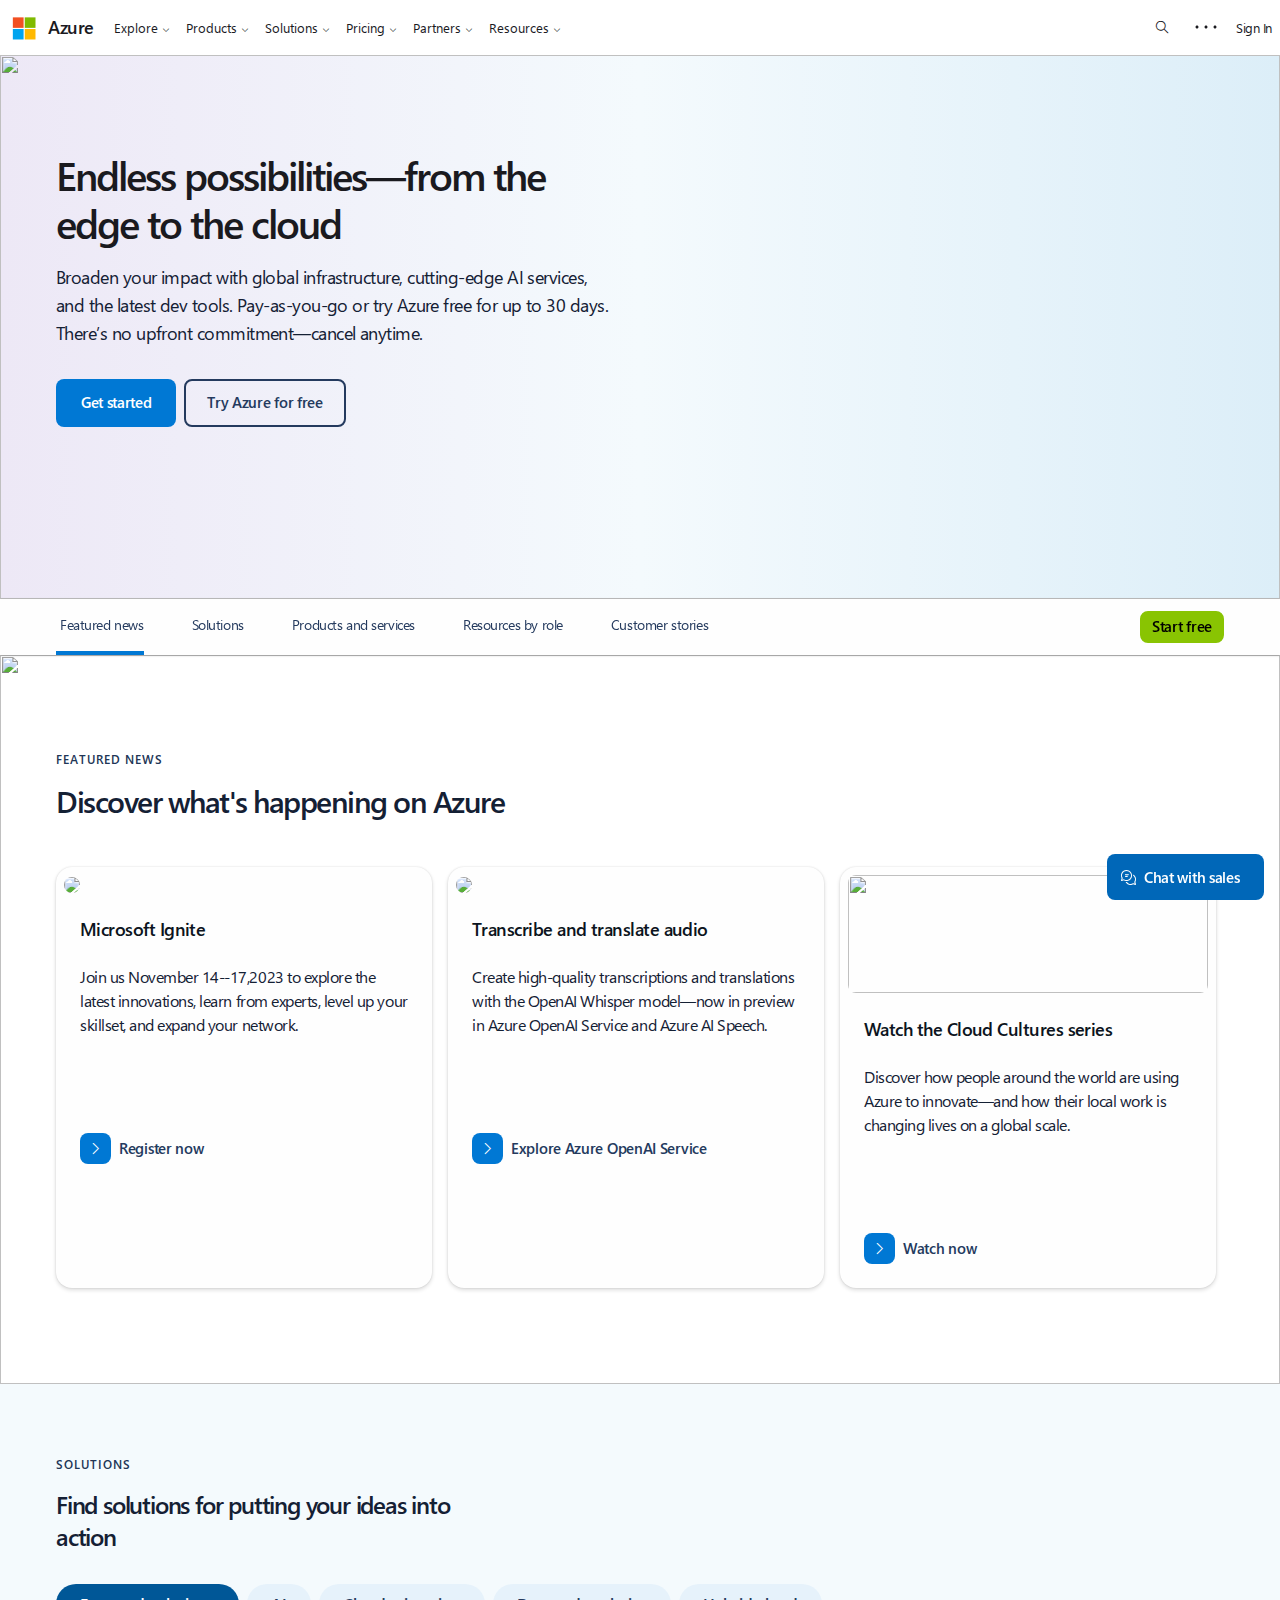
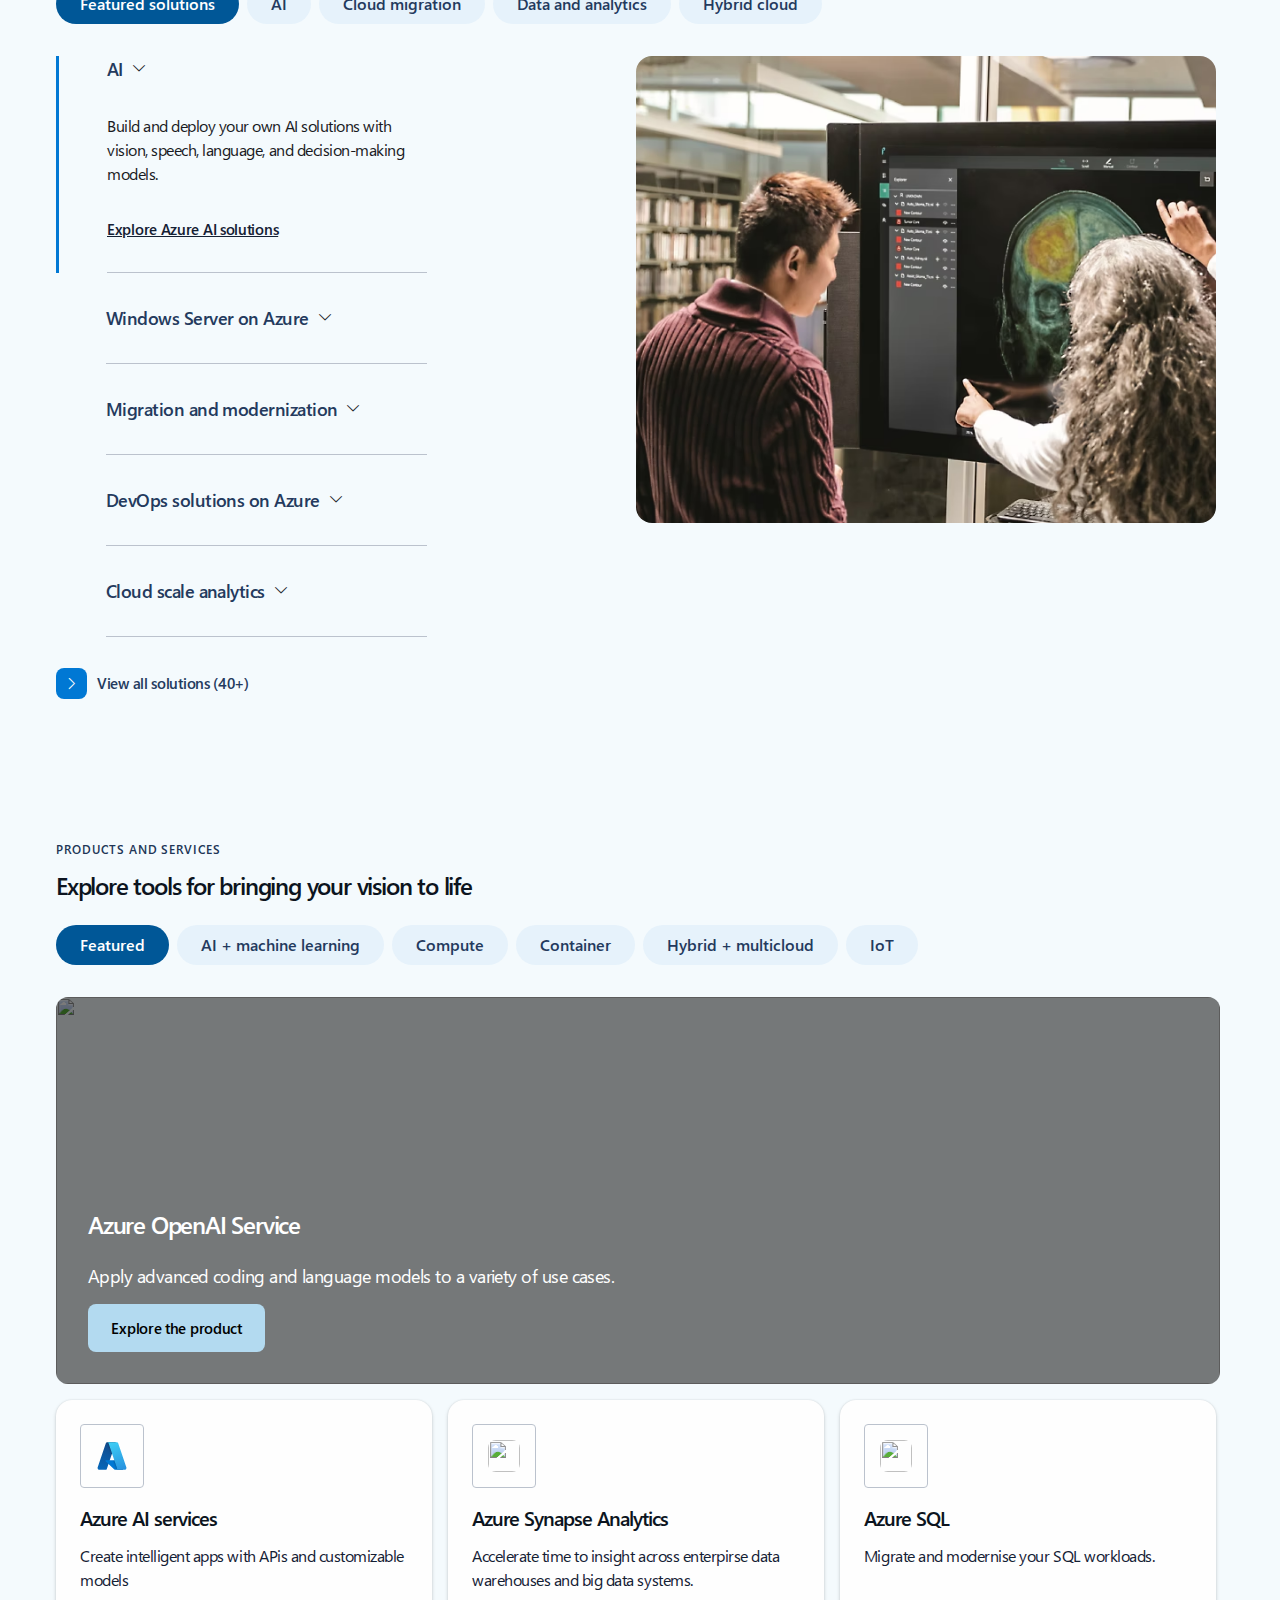
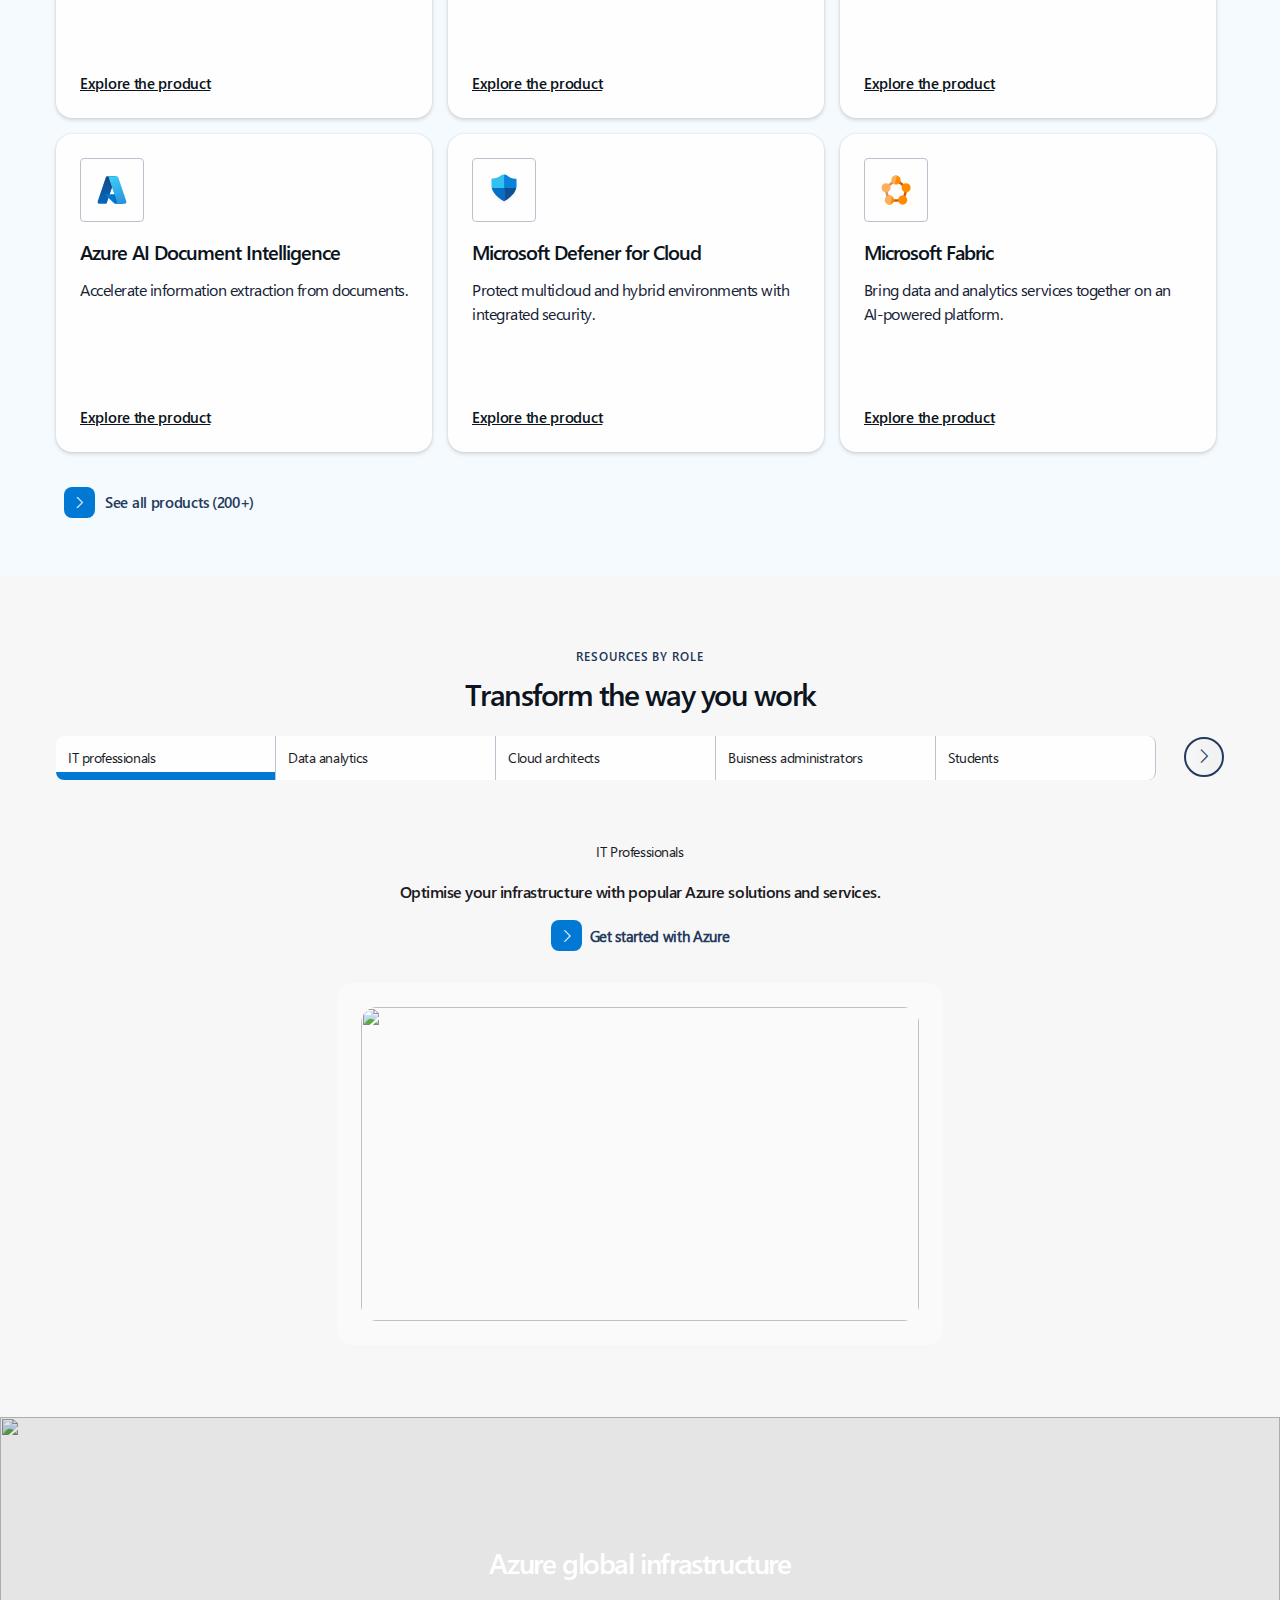
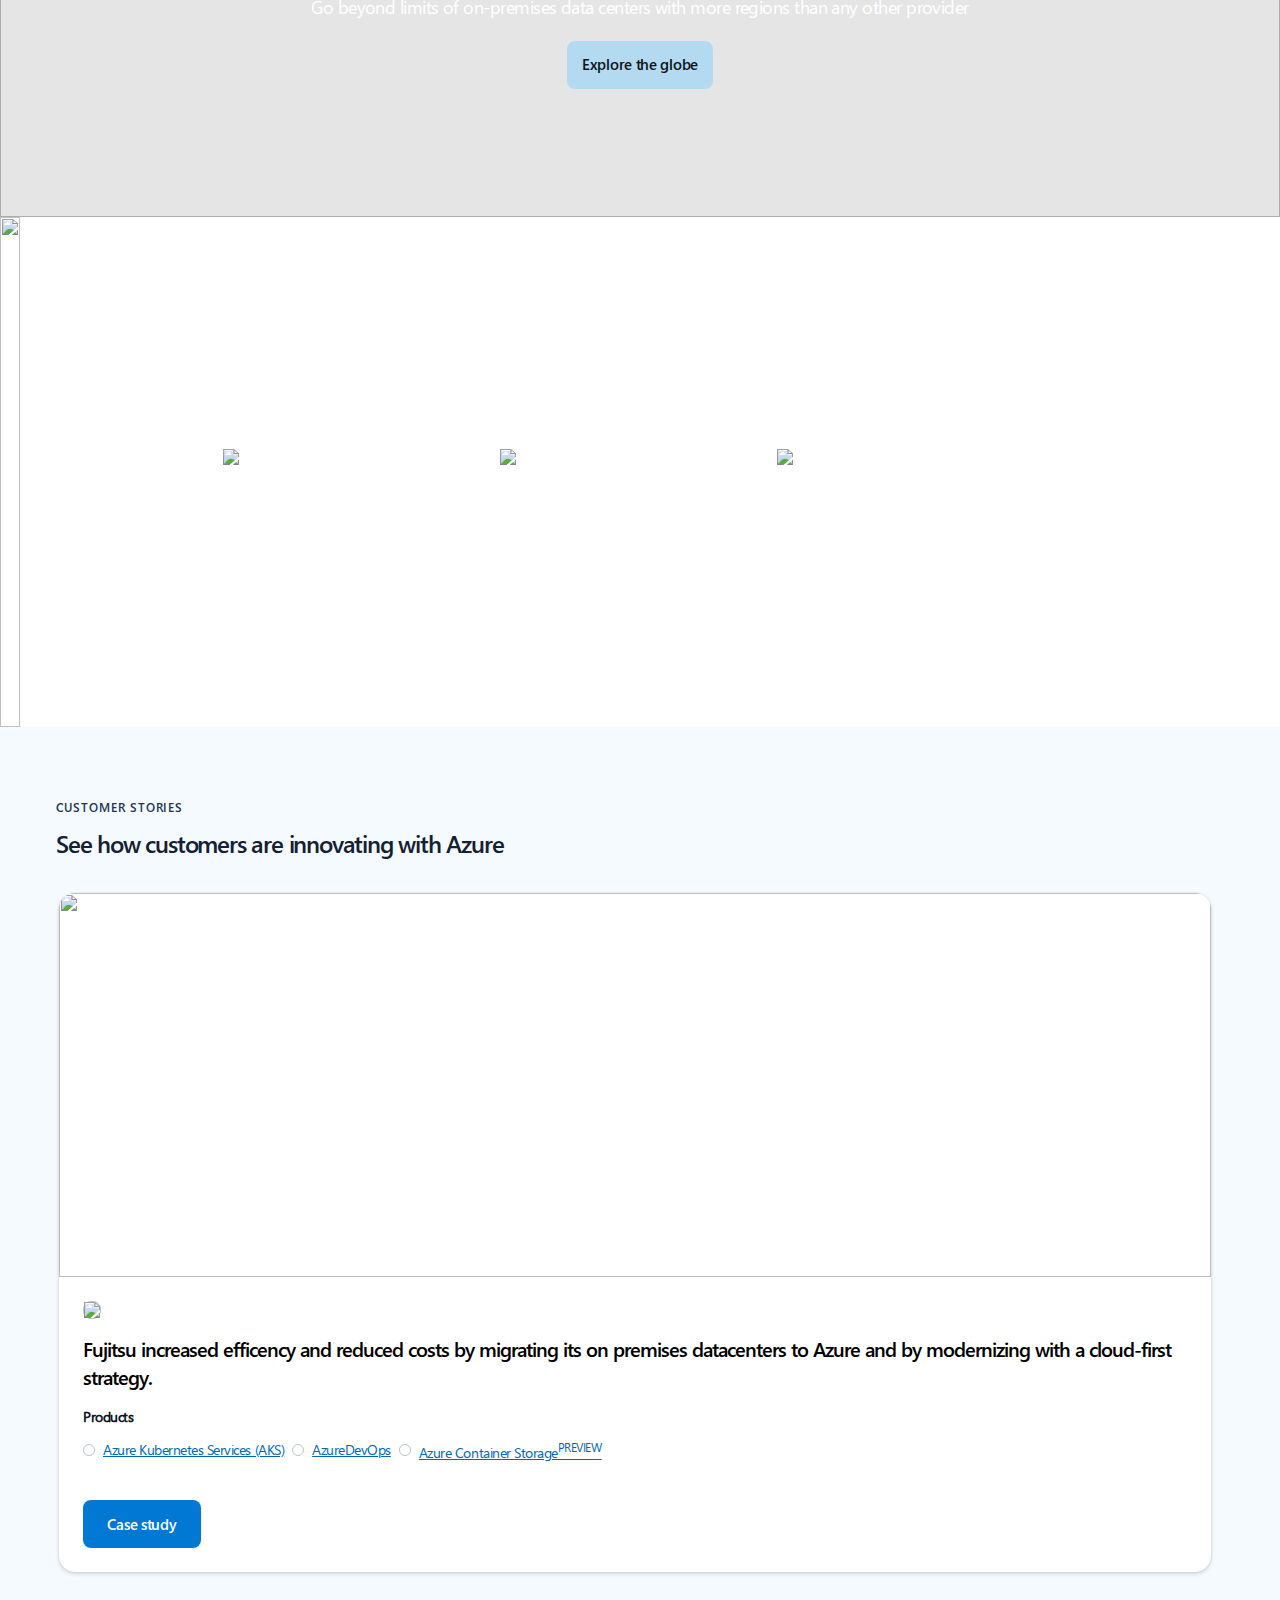
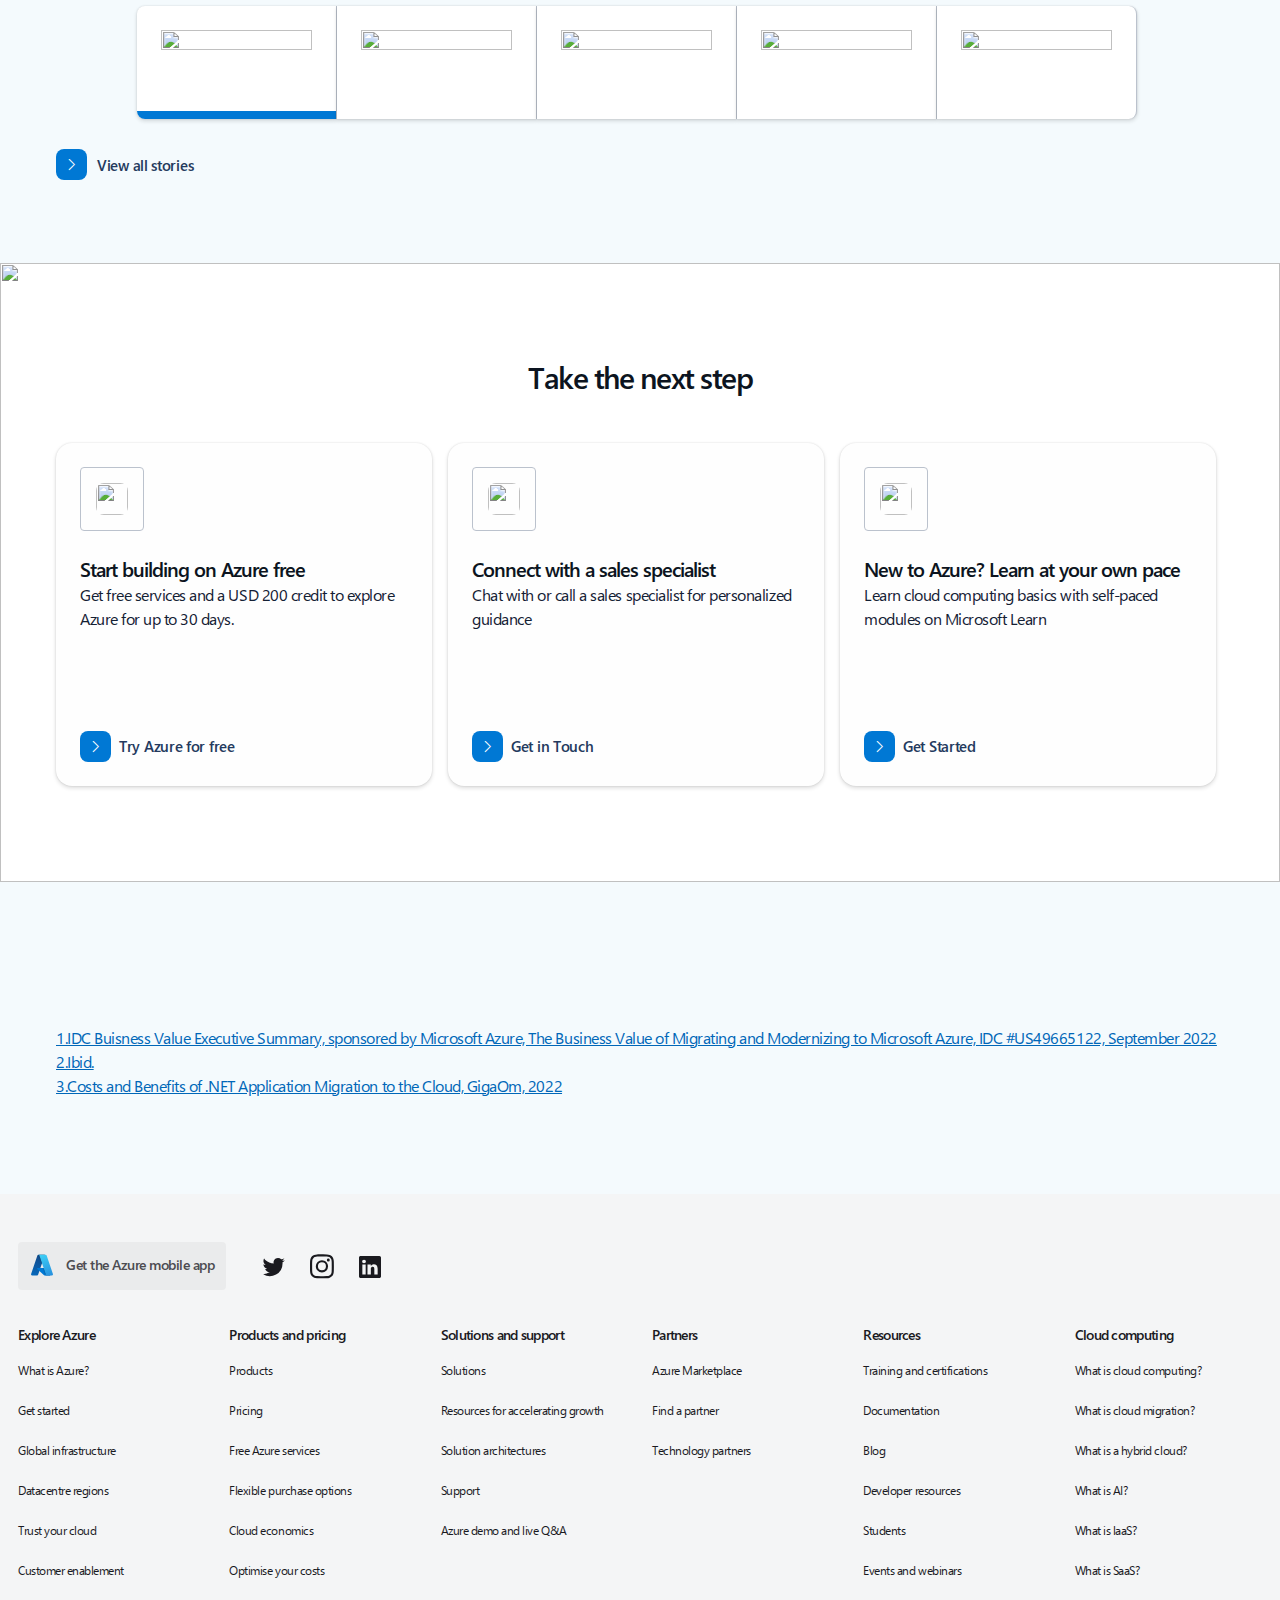
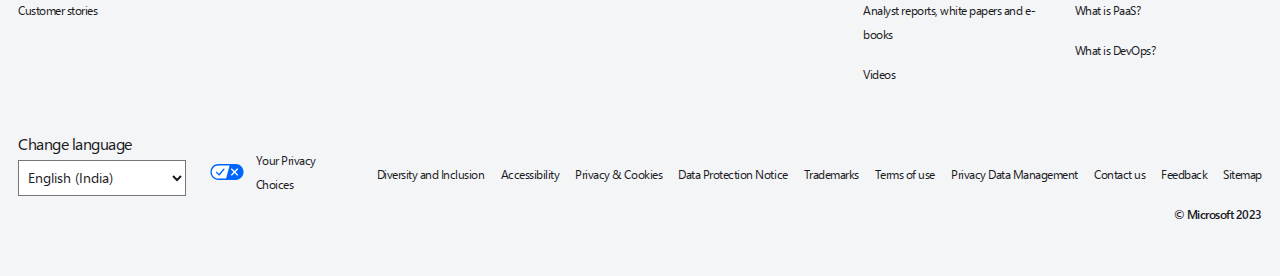
==== commit 76df495b: "work till friday" ====
--- a/azure/index.html
+++ b/azure/index.html
@@ -51,6 +51,7 @@
         <div class="banner">
             <picture>
                 <source media="(min-width:1080px)" srcset="assets/Desktop-Hero-Oct.avif">
+                <source media="(min-width:768px)" srcset="assets/tab-Hero-Oct (1).avif">
                 <img src="assets/Mobile-Hero-Oct.avif">
             </picture>
             
@@ -177,7 +178,7 @@
                 </div>
                 
 
-                <div class="expandables specific">
+                <div class="expandables">
                     <h3>Windows Server on Azure</h3>
                     <span></span>
                 </div>
@@ -194,10 +195,7 @@
                     <span></span>
                 </div>
     
-                <div class="view-all">
-                    <span></span>
-                    <p>View all solutions (40+)</p>
-                </div>
+               
             </div>
             <div class="solutions-img">
                 <img src="assets/AI-Media-01-AI.avif">
@@ -221,7 +219,7 @@
                     </div>
                 </div>
             </div> 
-            <div class="expandables">
+            <div class="expandables specific">
                 <h3>Windows Server on Azure</h3>
                 <span></span>
             </div>
@@ -243,9 +241,7 @@
                 <p>View all solutions (40+)</p>
             </div>
          </div>
-
-             
-        
+           
     </div>
 
     <div class="products">
--- a/azure/index.css
+++ b/azure/index.css
@@ -307,6 +307,9 @@
 .card .content{
     padding:16px;
     padding-top:10px;
+    display: flex;
+    flex-direction: column;
+    justify-content: space-between;
 }
 .content .description{
     display: flex;
@@ -393,7 +396,7 @@
     padding-left: 1rem;
     padding-right: 1rem;
     padding-top: 48px;
-    padding-top: 48px;
+    padding-bottom: 48px;
     background: rgb(244, 250, 253);
 }
 
@@ -409,12 +412,21 @@
     font-weight: 100;
 }
 
+.solutions .scroll{
+    margin-top: 32px;
+}
+
+.solutions .view-all{
+    padding-bottom:0;
+
+}
+
 .scroll{
     display: flex;
     flex-direction: row;
     overflow: scroll;
     margin-top: 24px;
-    /* margin-top: 32px; */
+    
 }
 .scroll-buttons{
     white-space: nowrap;
@@ -499,6 +511,11 @@
 .expandables:nth-child(1){
     border-bottom: none;
 }
+ .specific{
+    margin-top: 20px;
+    border-top:1px solid rgb(187, 194, 205);
+}
+
 
 
 .expandables:nth-child(1) span::after{
@@ -597,10 +614,23 @@
     box-sizing: border-box;
     border:0.0625rem solid #bbc2cd;
     border-radius: 0.25rem;
-}
+    position: relative;
+}
+.products .card .featured-image img{
+    width:24px;
+    height:24px;
+    position: absolute;
+    top:calc(50% - 12px);
+    left:calc(50% - 12px);
+}
+
 .products .card .content{
     padding:0;
     padding-top: 16px;
+}
+
+.products h5{
+    font-size: 1.25rem;
 }
 .products .card p{
     text-decoration: none;
@@ -691,8 +721,8 @@
 .slim{
     display: flex;
     position: relative;
-    margin-top: 12px;
-    margin-bottom: 24px;
+    margin-top: 16px;
+    margin-bottom: 32px;
     justify-content: center;
     align-items: center;
 }
@@ -742,9 +772,11 @@
 }
 
 
+
 .infrastructure .image-target{
     width:100%;
     height:312px;
+    /* height: 100%; */
 }
 .infrastructure .image-target img{
    
@@ -876,6 +908,8 @@
 .scroll-customer{
     display: flex;
     overflow-x: scroll;
+    column-gap: 16px;
+    padding: 10px 0;
   
 }
 .scroll-customer::-webkit-scrollbar{
@@ -884,7 +918,7 @@
 
 .fujitsu{
     flex-shrink: 0;
-    width: 100%;
+    width: calc(100% - 10px);
     box-shadow: 0 0 0.125rem rgba(0, 0, 0, 0.12),0 0.125rem 0.25rem rgba(0, 0, 0, 0.14);
     border-radius: 16px;
     background-color: white;
@@ -1028,6 +1062,11 @@
 }
 .next-step .cards-container{
     padding:0 16px;
+    padding-right: 20px;
+}
+.next-step .card .content{
+    display: flex;
+    height:160px;
 }
 .next-step .featured-image{
     width:3rem;
@@ -1156,7 +1195,11 @@
 .service .title h4{
     margin: 0;
     color:rgb(26, 26, 31);
-    
+    padding-left:1px;
+}
+
+.plus-icon{
+    padding-bottom:2px;
 }
 
 .plus-icon::after{
@@ -1164,6 +1207,8 @@
     content: "+";
     font-size: 20px;
     font-family: mfluent;
+    padding-right:1px;
+    padding-bottom:1px;
 }
 .footer-end{
 
@@ -1256,8 +1301,29 @@
         display: flex;
         flex-wrap: wrap;
     }
+    .products-list{
+        height:155px;
+        display: flex;
+        flex-direction: column;
+        justify-content: flex-end;
+
+    }
     .products-list .list-items{
         margin-right: 8px;
+    }
+    .products-list h4{
+        margin-bottom:12px;
+        
+    }
+    .ai-expand .description p{
+        margin-top: 26px;
+        font-size: .9375rem;
+        line-height:1.375rem;
+        letter-spacing:-0.02em;
+
+    }
+    .summary{
+        padding-top:88px;
     }
 
     
@@ -1285,6 +1351,8 @@
         padding:0;
         margin:0;
     }
+
+
     .menu{
         padding:0 12px;
     }
@@ -1356,14 +1424,13 @@
         font-size: 13px;
         line-height: 13px;
     }
+
     .ai{
-        margin-top: -13px;
-    }
-
-    .ai{
+        margin-top: -11px;
         padding-left: 64px;
         padding-right: 64px;
     }
+
     .get-started{
         width: fit-content;
     }
@@ -1374,7 +1441,7 @@
 
     .featured{
         padding-left:64px;
-        padding-right:64px;
+        padding-right:68px;
     }
 
     .solutions{
@@ -1402,14 +1469,38 @@
         row-gap:12px;
     }
 
-
-
+    .products .view-all{
+        margin-top: 24px;
+        padding-top: 0;
+    }
+    .products .view-all span{
+        margin-left:8px;
+    }
+
+    .products-list{
+        height:120px;
+    }
+
+    .resources{
+        padding:48px 64px;
+    }
+
+    .slim p{
+        font-size:15px;
+        font-family: mnormal;
+        color: rgb(36, 58, 94);
+    }
+    .infrastructure{
+        height:292px;
+    }
     .infrastructure .text{
+        width: 100%;
         text-align: center;
         color:white;
         position: absolute;
-        top:25%;
-        left:calc(50% - 292px);
+        /* top:25%;
+        left:calc(50% - 292px); */
+        letter-spacing:-0.54px;
         box-sizing: border-box;
     }
     .infrastructure .explore{
@@ -1421,8 +1512,18 @@
         margin:auto;
         margin-top: 20px;
     }
-
-   
+    .infrastructure .text h3{
+        margin-bottom:12px;
+    }
+
+    .cloud-investments{
+        padding:48px 64px;
+        padding-right: 68px;
+    }
+    
+    .fujitsu .image-section{
+        height:312px;
+    }
   
     .customer-stories button{
         width:102.08px;
@@ -1432,9 +1533,14 @@
         padding-right:64px;
     }
 
+    .fujitsu{
+        letter-spacing: -0.03em;   
+    }
+
+
     .next-step .cards-container{
         padding-left: 4rem;
-        padding-right: 4rem;
+        padding-right: 68px;
     }
     .next-step h2{
         font-size: 28px;    
@@ -1450,6 +1556,10 @@
         left:calc(50% - 12px);
         width:24px;
         height: 24px;
+    }
+
+    .next-step .card .content{
+        height:120px;
     }
 
     .summary{
@@ -1504,10 +1614,10 @@
 
 @media screen and (min-width:1024px) {
 
-    .solutions-expand .ai-expand,.customer-stories .nav-buttons{
+    .solutions-expand .ai-expand,.customer-stories .nav-buttons, .products .scroll-container .arrow-button,.solutions .scroll-container .arrow-button{
         display: none;
     }
-    .solutions .expandables , .solutions .view-all{
+    .solutions .expandables{
         display: none;
     }
     .services-container{
@@ -1558,8 +1668,22 @@
         letter-spacing: -0.05em;
         margin-top: 34px;
     }
+
+    .ai-expand .expandables{
+        padding-top:0px;
+    }
+
+    .ai-expand .description p{
+        margin-top: 32px;
+        padding-top:0;
+       
+    }
     .ai .subtext{
         margin-top: 16px;
+    }
+
+    .expandables:nth-child(2){
+        white-space: nowrap;
     }
     .get-started{
         width:120.38px;
@@ -1624,7 +1748,7 @@
         font-family: mnormal;
         font-weight: 400;
         letter-spacing: -0.42px;
-        margin-top: 0;
+        margin-top: -2px;
         margin-bottom: 0;
         margin-left: 0;
         white-space: nowrap;
@@ -1657,34 +1781,74 @@
     .featured .card:nth-child(3) img{
         height:118px;
     }
+    .featured{
+        padding:96px 56px;
+        padding-right:64px;
+    }
+    .featured .caption h2{
+        font-size:30px;
+    }
+    .featured .caption h3{
+        margin-bottom:16px;
+    }
+    .featured .card .content{
+        padding-top: 18px;
+        height:247px;
+    }
     .card .content{
         padding:24px;
-
+        padding-top: 20px;
+        display: flex;
+        flex-direction: column;
+        justify-content: space-between
+    }
+    .featured .cards-container{
+        margin-top:48px;
+    }
+    .featured .card{
+        width:calc(100% /3);
+    }
+    .featured .card .content p{
+        margin-top: 24px;
+    }
+    .featured .view-all span{
+        margin-left: 8px;
     }
 
     
 
     .solutions{
         padding-left:3.5rem;
-        padding-right:3.5rem;
-        padding-top: 96px;
+        padding-right:64px;
+        padding-top: 72px;
         padding-bottom: 96px;
+    }
+    .solutions .view-all{
+        margin-left: 0;
     }
     .caption h2{
         width:448px;
     }
 
-    .scroll{
-        margin-top: 30px;
+    .solutions .caption h3{
+        margin-bottom:16px;
+    }
+
+    .solutions .scroll{
+        margin-top: 32px;
+        margin-bottom: 32px;
+    }
+
+    .solutions .scroll-buttons{
+        padding: 8px 24px;
     }
 
     .solutions-large{
-        margin-top: 100px;
         display:flex;
         justify-content: space-between;
     }
     .solutions-text{
-        width:30%;
+        width:32%;
     }
     .solutions-text .expandables,.view-all{
         display: flex;
@@ -1704,8 +1868,19 @@
         right:0%;
     }
    
+    .ai-expand .expandables span::after{
+        content: "";
+        rotate:-180deg;
+    }
+
+
     .solutions-text .expandables:nth-child(1){
         margin-left:0;
+        padding-top:0;
+    }
+
+    .solutions-text .expandables{
+            padding:32px 0px;
     }
 
     .solutions-text p{
@@ -1720,7 +1895,7 @@
     }
     .solutions-large .ai-expand{
         border-left : 3px solid rgb(0, 120, 212);
-        padding-left:50px;
+        padding-left:48px;
         
     }
     .solutions-large .solutions-img {
@@ -1764,6 +1939,11 @@
         flex-direction: column;
         height:190px;
     }
+
+    .products .scroll-buttons{
+        padding: 8px 24px;
+    }
+
     .products .content h5{
         font-size : 20px;
         letter-spacing: -1px;
@@ -1774,7 +1954,7 @@
         margin-left: 0;
     }
     
-    .products .card img{
+    .products .card .featured-image img{
         width:32px;
         height:32px;
         position: absolute;
@@ -1799,6 +1979,7 @@
         width:100%;
         height:100%;
         border-radius:12px;
+        /* padding-right:4px; */
     }
     .openai .overlay{
         position: absolute;
@@ -1808,7 +1989,7 @@
         width:100%;
         background: rgba(0, 0, 0, 0.52);
         border-radius:12px;
-
+      
     }
     .openai button{
         width:177.2px;
@@ -1847,10 +2028,29 @@
         border-radius:12px;
     }
 
+    .infrastructure {
+        height:400px;
+
+    }
+    .infrastructure .image-target{
+        height: 100%;
+    }
+     
+    .infrastructure .text span{
+        font-size: 18px;
+        letter-spacing:-0.54px;
+        line-height:28px;
+
+    }
+    .infrastructure .text h2{
+        font-size :1.875rem;
+        letter-spacing :-0.05em;
+        line-height:2.25rem;
+    }
 
     .cloud-investments{
-        padding-left: 56px;
-        padding-right: 60px;
+        padding: 72px 56px;
+        padding-right:64px;
 
     }
     .cloud-investments h2{
@@ -1858,7 +2058,7 @@
         letter-spacing: -1.5px;
         line-height: 36px;
         font-family: mbold;
-
+        padding-left: 10px;
 
     }
     .cloud-investments .content{
@@ -1888,13 +2088,34 @@
     .resources{
         padding-left: 56px;
         padding-right: 56px;
-    }
+        padding:72px 56px;
+        display: flex;
+        flex-direction: column;
+        
+    }
+    
     .resources .image-section{
         display: flex;
         justify-content: center;
+        width:fit-content;
+        align-self: center;
+        padding:24px;
+        box-sizing: border-box;
+        background-color: rgba(255, 255, 255, 0.4);
+        border-radius: 16px;
     }
     .resources .image-section img{
-        width:auto;
+        width:558px;
+        height:314px;
+    }
+
+    .text-head{
+        padding-top:60px;
+        padding-bottom:16px;
+    }
+    .text-head p,.text-sub p{
+        padding:0;
+        margin: 0;
     }
 
     .resources .caption{
@@ -1909,11 +2130,15 @@
     .resources .caption h3{
         font-family: mbold;
         font-weight: 400;
-        color:#005597;
+        /* color:#005597; */
+        color: rgb(33, 53, 86);
         font-size: 12px;
         letter-spacing: 0.96px;
         line-height: 16px;
 
+    }
+    .resources .scroll-container .arrow-button{
+        top:25px;
     }
 
 
@@ -1959,24 +2184,30 @@
         height:auto;
     }
     .fujitsu .products-list{
-        margin-top: 70px;
+        height:auto;
     }
 
     .customer-stories{
-        padding-left:56px;
-        padding-right:56px;
+        padding: 72px 56px;
+        padding-right: 62px;
     }
     .customer-stories .view-all{
         margin-left:0px;
+        padding-bottom: 0;
+    }
+    .fujitsu .image-section{
+        height: 384.4px;
     }
 
     .fujitsu .content{
         padding:24px;
+        height:auto;
+        row-gap: 16px;
     }
     .fujitsu button{
         width:118px;
         height:48px;
-
+        margin-top: 16px;
     }
     .fujitsu h4{
         margin-bottom: 0px;
@@ -1996,6 +2227,7 @@
         margin-top: 48px;
         padding-bottom: 40px;
         padding-left: 56px;
+        padding-right: 64px;
     }
     .next-step .card{
         width:calc(100% / 3);
@@ -2050,6 +2282,7 @@
 
     .summary{
         padding: 96px 56px;
+        padding-top: 144px;
     }
     .get-app{
         height:48px;
@@ -2082,6 +2315,7 @@
         line-height: 1.3;
         background-color:transparent;
         padding: 0px 0px;
+        margin-left: -1px;
         /* width:100%; */
         border-radius:4px;
         box-sizing: border-box;
@@ -2116,6 +2350,8 @@
     /* .language{
 
     } */
+
+
     .language select{
         width:167.66px;
         border: 1px solid rgb(116, 116, 121);
@@ -2125,11 +2361,17 @@
 
     .footer-end{
         display: flex;
-     
+        
     }
     .inline-item{
         margin:0;
-        padding-bottom: 47px;
+        padding-bottom: 46px;
+    }
+    .twitter , .ln{
+        padding-top:1px
+    }
+    .get-app .logo{
+        padding-top: 4px;
     }
     .choices span{
         width:83px;
@@ -2158,7 +2400,7 @@
     
 
     
-    .sign-in .image-search,.image-options{
+    .sign-in .image-search,.image-options,.arrow-button{
         display: none;
     }
    
@@ -2246,7 +2488,7 @@
     }
 
     .ai{
-        top:56px;
+        top:62px;
         left:72px;
     }
     .ai h2{
@@ -2259,7 +2501,6 @@
         line-height: 2rem;
         font-size: 1.25rem;
         letter-spacing: -0.03em;
-        margin-top: 16.5px;
         width:640px;
     }
     .ai .get-started{
@@ -2275,8 +2516,47 @@
     #start-free{
         /* margin-right: 278px; */
     }
+
+
+    .featured{
+        padding: 96px 72px;
+      
+
+    }
+    .featured .caption h2{
+        font-size : 40px;
+        margin-top: 20px;
+    }
     .inner-items p{
         margin-top: -2px;
+    }
+
+    .featured .cards-container{
+        margin-top: 52px;
+        padding-right:8px;
+    }
+    .featured .card{
+        border-radius:24px;
+    }
+    .featured .card .content{
+        height:200.3px;
+        padding-top: 20px;
+        display: flex;
+        justify-content: space-between;
+    }
+    .featured .card h5{
+        font-size : 20px;
+        letter-spacing:-0.6px;
+    }
+    .featured .card .description p{
+        margin-top: 26px;
+    }
+    .featured .card .featured-image img{
+        border-radius:16px;
+    }
+
+    .featured .card:nth-child(3) .featured-image img{
+        height:173px;
     }
     
     .solutions{
@@ -2284,6 +2564,27 @@
         padding-right:72px;
     }
 
+    .solutions .expandables h3{
+        font-size: 20px;
+        line-height:28px;
+        letter-spacing:-0.54px;
+
+    }
+    .solutions {
+        padding-right:80px;
+    }
+
+    .solutions .caption h2{
+        margin-bottom:15px;
+    }
+    .products .caption h2{
+        font-size:32px;
+        letter-spacing: -1.6px;
+        
+    }
+    .products .caption h3{
+        margin-bottom: 16px;
+    }
     .caption h2{
         font-size: 2rem;
         line-height: 2.5rem;
@@ -2291,7 +2592,16 @@
         width:100%;
 
     }
-
+    .products .scroll-container .scroll{
+        margin-top:32px;
+    }
+    .solutions .solutions-img img{
+        border-radius: 24px;
+    }
+    .solutions-large .ai-expand{
+        border-left : 4px solid rgb(0, 120, 212);
+    }
+   
     .horizontal-view{
         display: inline-flex;
         flex-wrap: nowrap;
@@ -2340,6 +2650,9 @@
         font-size: 24px;
         
     }
+
+
+
   
     .openai{
         width:35%;
@@ -2368,6 +2681,94 @@
         letter-spacing:-0.6px;
     }
 
+    .resources .caption h3{
+        margin-bottom: 16px;
+    }
+    .resources .caption h2{
+        font-size : 40px;
+        margin-bottom:32px;
+    }
+
+    .resources {
+        display: flex;
+        flex-direction: column;
+        justify-content: center;
+        align-items: center;
+    }
+    .resources .scroll{
+        margin: 0;
+    }
+
+    .resources .image-section{
+        /* width:864px; */
+        /* height:507px; */
+        width:66.67%;
+    }
+    .resources .image-section img{
+        width:100%;
+        height:100%;
+    }
+    .infrastructure .text h3{
+        font-size:2.5rem;
+        line-height:3rem;
+        letter-spacing: -2px;
+    }
+
+    .infrastructure .text span{
+        font-size: 20px;
+        letter-spacing:-0.6px;
+        line-height:32px;
+    }
+
+    .infrastructure .explore{
+        margin-top: 32px;
+    }
+
+    .cloud-investments{
+        padding-top: 20px;
+        padding-left: 72px;
+        padding-right: 80px;
+
+    }
+    .bg-img-cloud{
+        width:100%;
+    }
+    .cloud-investments h2{
+            font-size:2.5rem;
+            line-height:3rem;
+            letter-spacing:-0.05em;
+
+    }
+    .cloud-investments .items .text-section {
+        font-size: 20px;
+        line-height:1.75rem;
+
+    }
+    .cloud-investments .banner .content{
+        padding:4.5rem;
+        column-gap: 72px;
+       
+        display: flex;
+   
+    }
+    .banner .items .image-section{
+        align-self: flex-start;
+    }
+    
+    .banner .items .image-section img{
+        width:21px;
+        height:27px;
+    }
+    .banner .items{
+        display: flex;
+        flex-direction: row;
+        column-gap: 24px;
+        width:calc(100% / 3);
+    }
+    .banner .items .text-section{
+        width:100%;
+        text-align: left;
+    }
     .next-step h2{
         font-size: 40px;
         letter-spacing: -2px;
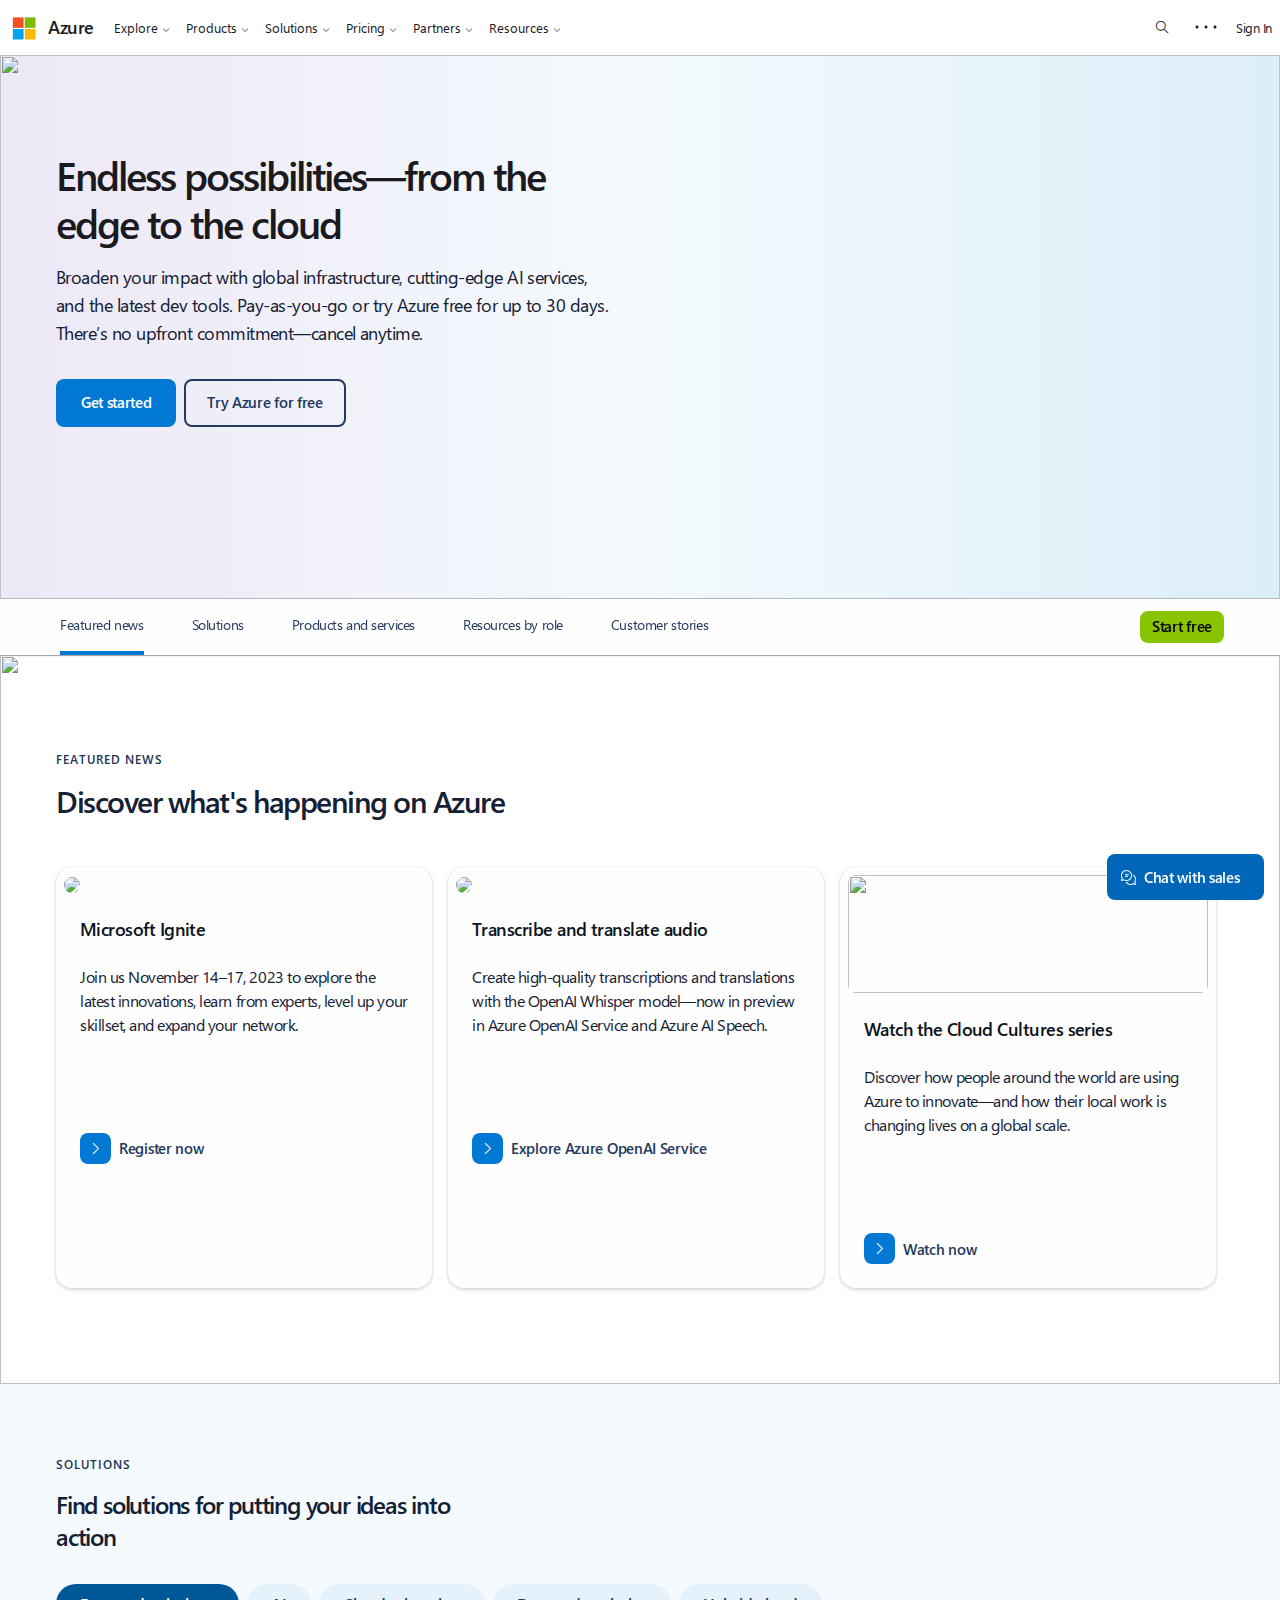
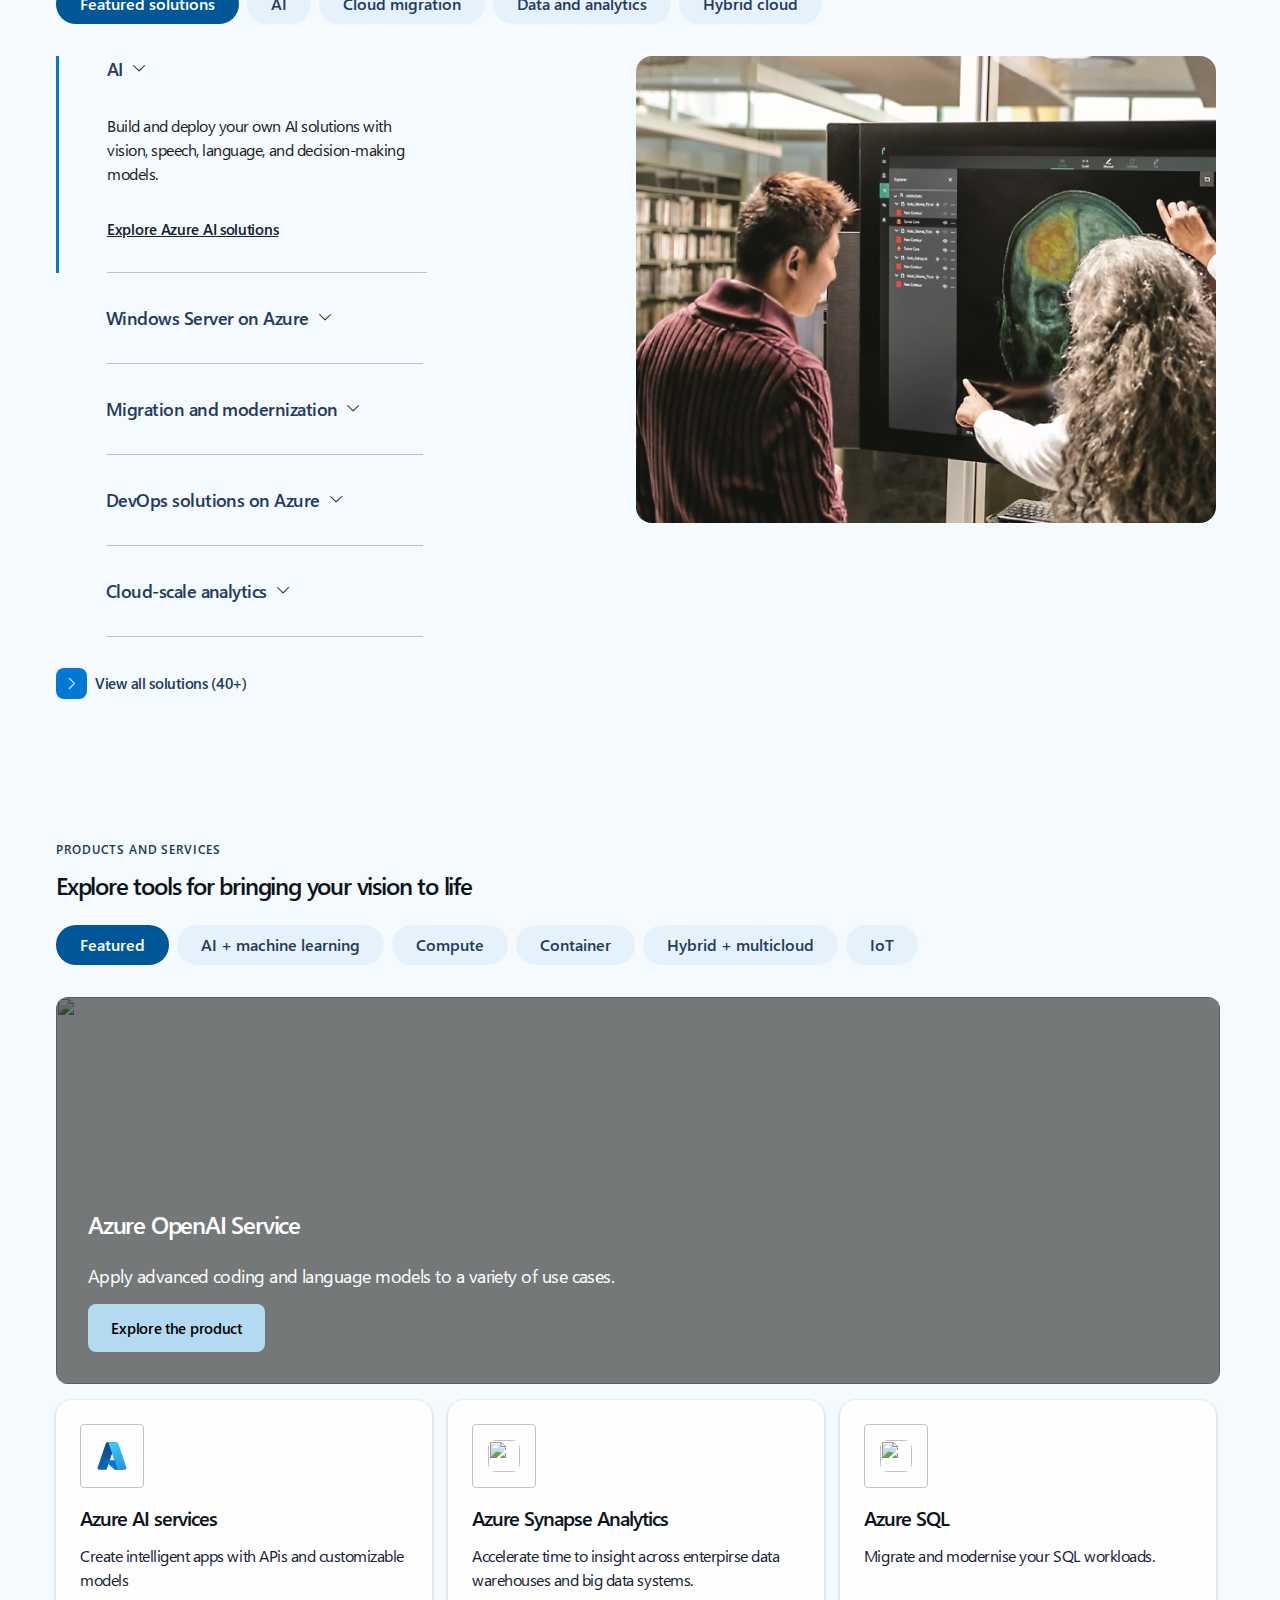
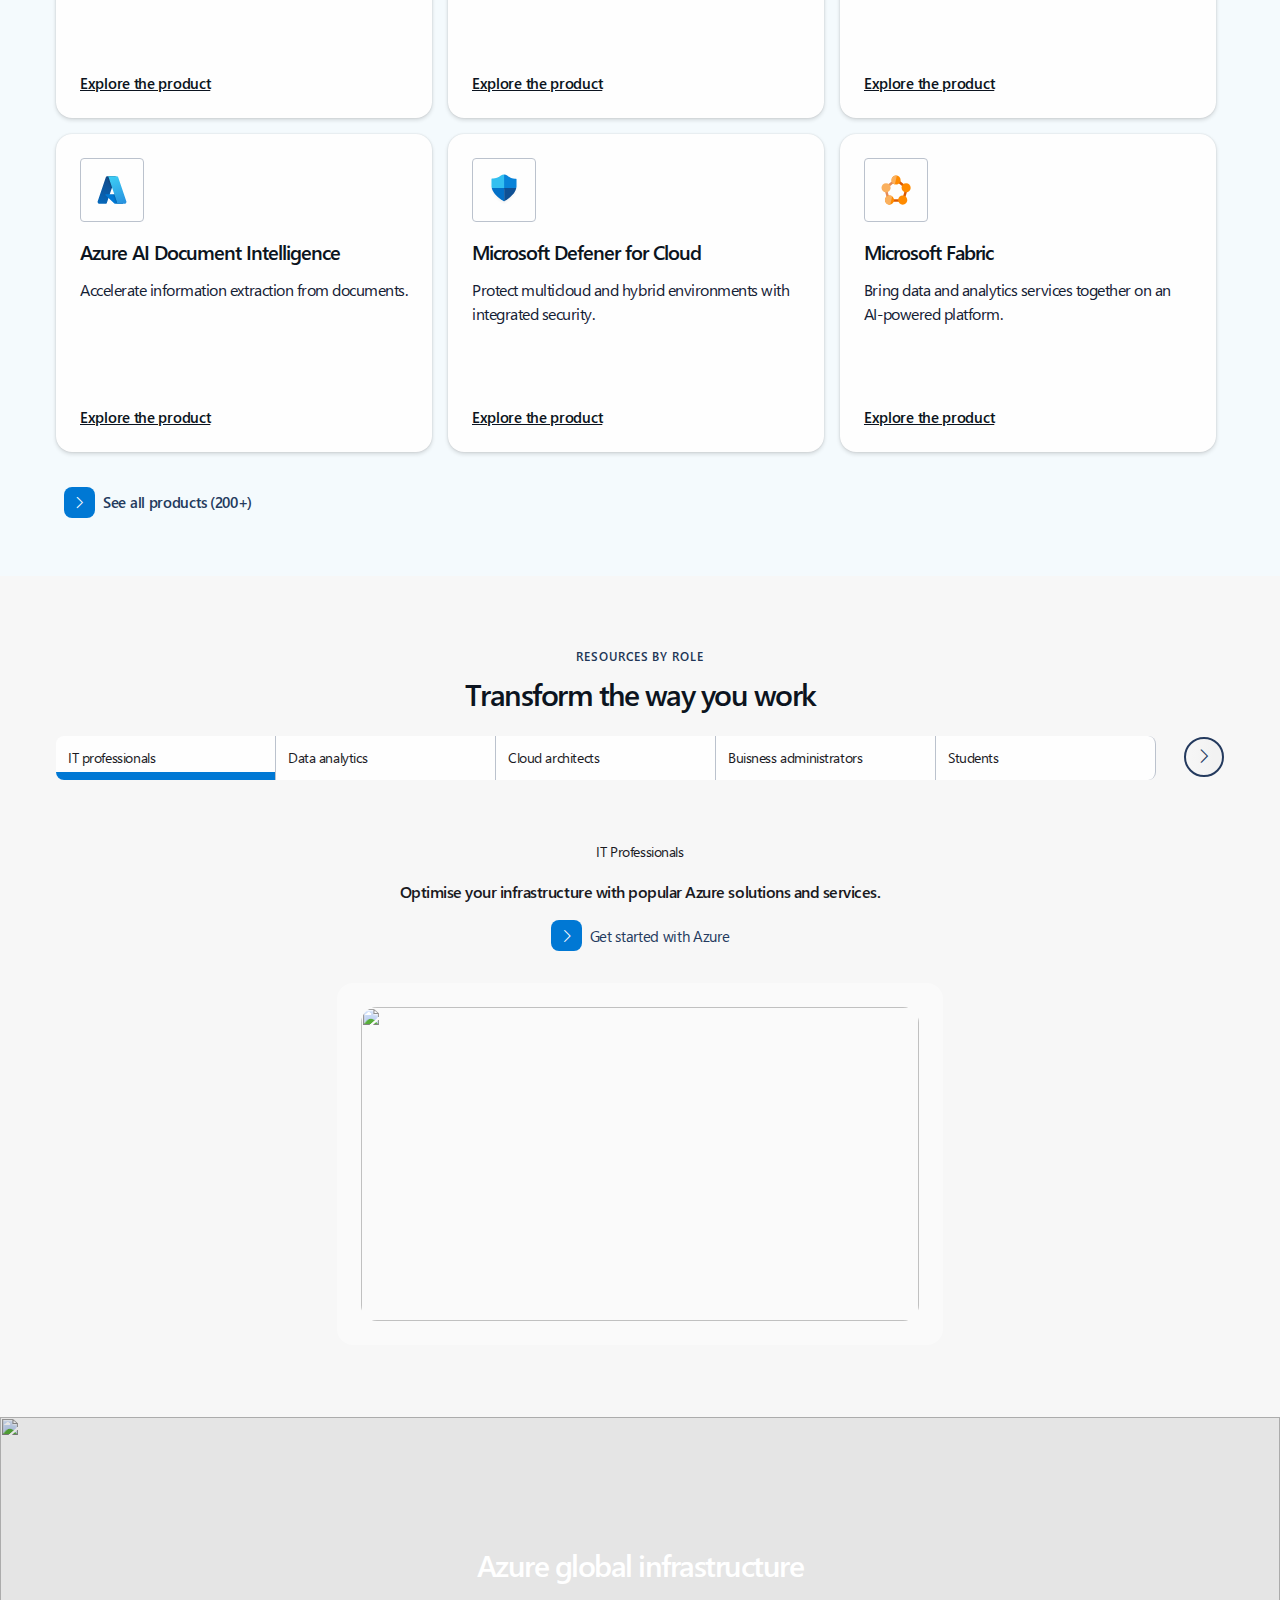
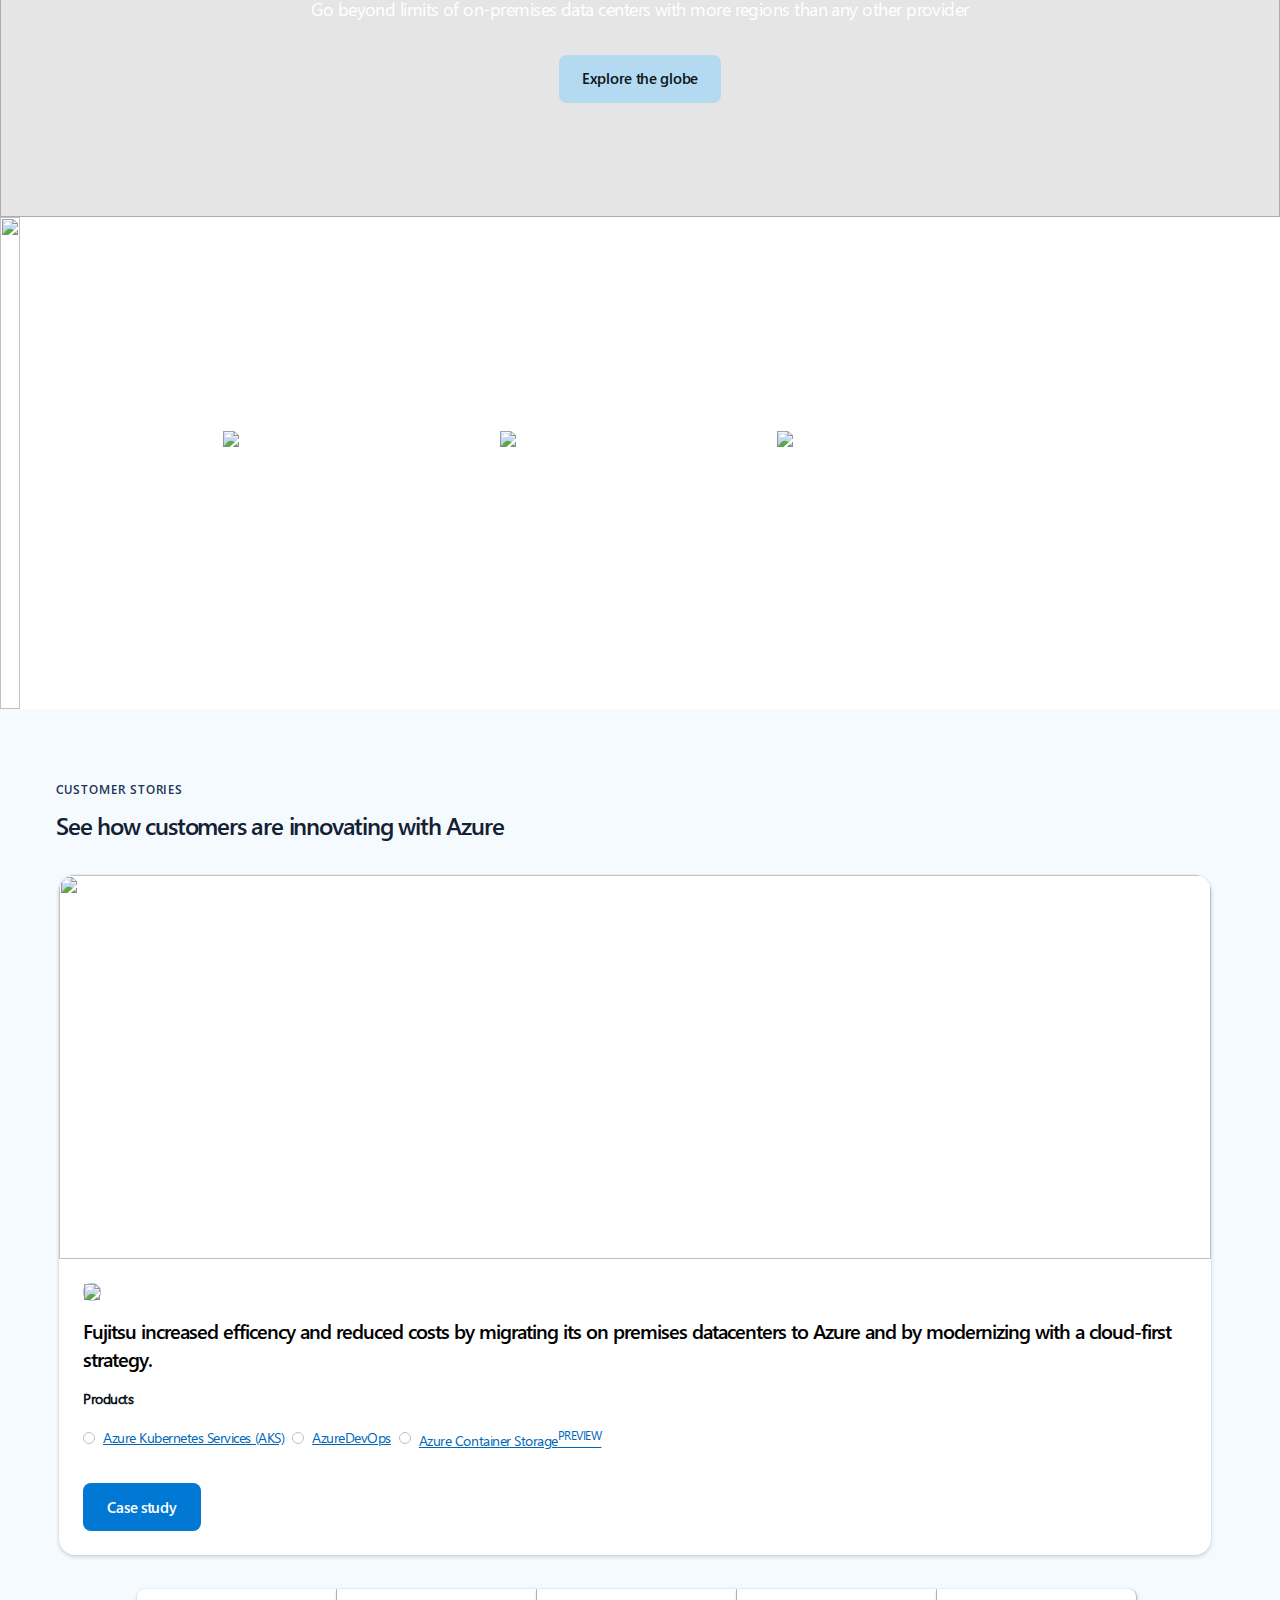
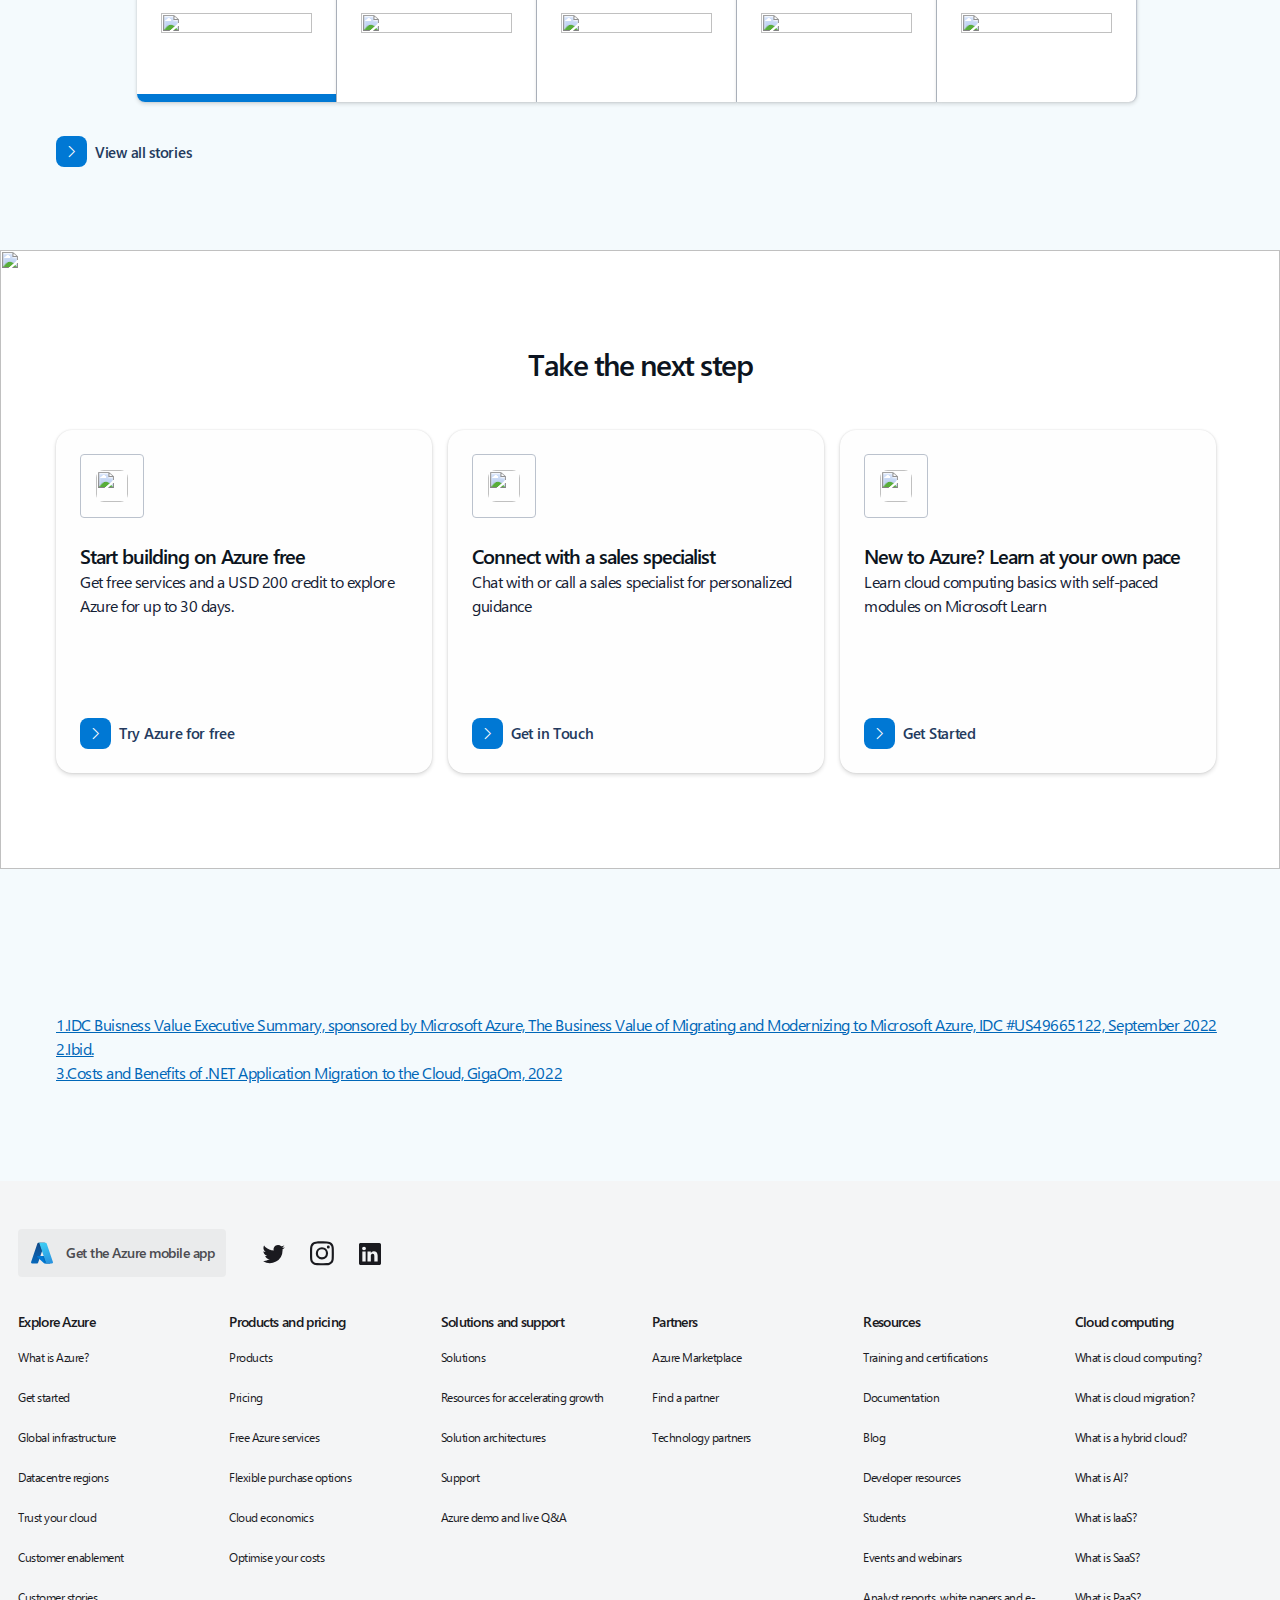
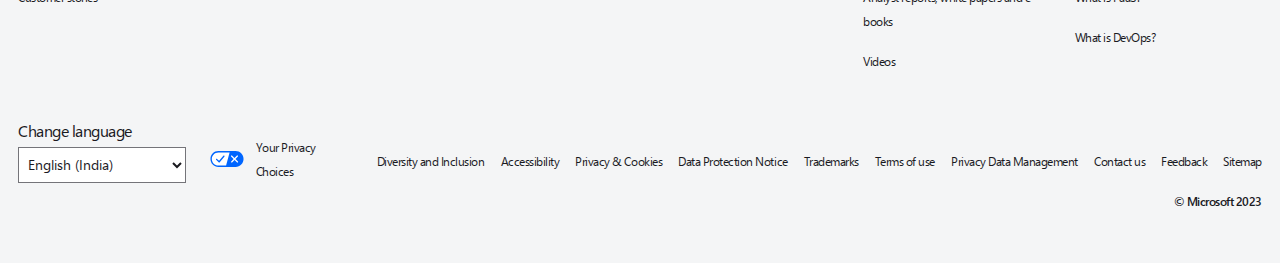
==== commit 9bbb0756: "work completed till 1440p" ====
--- a/azure/index.html
+++ b/azure/index.html
@@ -1,5 +1,6 @@
 <!DOCTYPE html>
 <html lang="en">
+
 <head>
     <meta charset="UTF-8">
     <meta name="viewport" content="width=device-width, initial-scale=1.0">
@@ -35,7 +36,7 @@
             </div>
             <div class="image-search"></div>
             <div class="image-options"><img src="assets/svgexport-4.svg"></div>
-            
+
             <div class="learn text">Learn</div>
             <div class="support text">Support</div>
             <div class="contact text">Contact Sales</div>
@@ -45,40 +46,49 @@
     </div>
 </header>
 
-
 <body>
     <div class="hero-section">
         <div class="banner">
             <picture>
                 <source media="(min-width:1080px)" srcset="assets/Desktop-Hero-Oct.avif">
-                <source media="(min-width:768px)" srcset="assets/tab-Hero-Oct (1).avif">
+                <source media="(min-width:768px)" srcset="assets/Tab-Hero-Oct.avif">
                 <img src="assets/Mobile-Hero-Oct.avif">
             </picture>
-            
+
         </div>
         <div class="ai">
             <h2>Endless possibilities—from the edge to the cloud&nbsp </h2>
             <p class="subtext">
-                Broaden your impact with global infrastructure, cutting-edge&nbspAI services, and the latest dev tools. Pay-as-you-go or try Azure free for up to 30 days. There’s no upfront commitment—cancel anytime.
+                Broaden your impact with global infrastructure, cutting-edge&nbspAI services, and the latest dev
+                tools. Pay-as-you-go or try Azure free for up to 30 days. There’s no upfront commitment—cancel
+                anytime.
             </p>
-            <button class="get-started"><p>Get started</p></button>
-            <button class="try-azure"><p>Try Azure for free</p></button>
-        </div>
-    </div>
-   
+            <button class="get-started">
+                <p>Get started</p>
+            </button>
+            <button class="try-azure">
+                <p>Try Azure for free</p>
+            </button>
+        </div>
+    </div>
+
     <button class="chat">
         <p>Chat with sales</p>
     </button>
 
     <div class="sticky-nav">
         <div class="inner-items">
-            <div id="featured-news"><p>Featured news</p></div>
+            <div id="featured-news">
+                <p>Featured news</p>
+            </div>
             <p>Solutions</p>
             <p>Products and services</p>
             <p>Resources by role</p>
             <p>Customer stories</p>
         </div>
-        <button id="start-free"><p>Start free</p></button>
+        <button id="start-free">
+            <p>Start free</p>
+        </button>
         <span></span>
     </div>
 
@@ -92,39 +102,41 @@
         </div>
 
         <div class="cards-container">
-                <div class="card">
-                    <div class="featured-image">
-                        <img src="assets/featured-news-card1.avif">
-                    </div>
-                    <div class="content">
-                        <div class="description">
-                            <h5>Microsoft Ignite</h5>
-                            <p>Join us November 14--17,2023 to explore the latest innovations, learn from experts, level up your skillset, and expand your network.</p>
-                        </div>
-                        <div class="explore">
-                            <div class="box"><span></span></div>
-                            <span class="text2">Register now</span>
-                        </div>
-                    </div>
-                </div>
-            
-
-                <div class="card">
-                    <div class="featured-image">
-                        <img src="assets/featured-news-card2.avif">
-                    </div>
-                    <div class="content">
-                        <div class="description">
-                            <h5>Transcribe and translate audio </h5>
-                            <p>Create high-quality transcriptions and translations with the OpenAI Whisper model—now in preview in Azure OpenAI Service and Azure AI Speech.
-                            </p>
-                        </div>
-                        <div class="explore">
-                            <div class="box"><span></span></div>
-                            <span class="text2">Explore Azure OpenAI Service</span>
-                        </div>
-                    </div>
-                </div>
+            <div class="card">
+                <div class="featured-image">
+                    <img src="assets/featured-news-card1.avif">
+                </div>
+                <div class="content">
+                    <div class="description">
+                        <h5>Microsoft Ignite</h5>
+                        <p>Join us November 14–17, 2023 to explore the latest innovations, learn from experts, level up
+                            your skillset, and expand your network.</p>
+                    </div>
+                    <div class="explore">
+                        <div class="box"><span></span></div>
+                        <span class="text2">Register now</span>
+                    </div>
+                </div>
+            </div>
+
+
+            <div class="card">
+                <div class="featured-image">
+                    <img src="assets/featured-news-card2.avif">
+                </div>
+                <div class="content">
+                    <div class="description">
+                        <h5>Transcribe and translate audio </h5>
+                        <p>Create high-quality transcriptions and translations with the OpenAI Whisper model—now in
+                            preview in Azure OpenAI Service and Azure AI Speech.
+                        </p>
+                    </div>
+                    <div class="explore">
+                        <div class="box"><span></span></div>
+                        <span class="text2">Explore Azure OpenAI Service</span>
+                    </div>
+                </div>
+            </div>
             <div class="card">
                 <div class="featured-image">
                     <img src="assets/featured-news-card3.avif">
@@ -132,7 +144,8 @@
                 <div class="content">
                     <div class="description">
                         <h5>Watch the Cloud Cultures series</h5>
-                        <p>Discover how people around the world are using Azure to innovate—and how their local work is changing lives on a global scale.</p>
+                        <p>Discover how people around the world are using Azure to innovate—and how their local work is
+                            changing lives on a global scale.</p>
                     </div>
                     <div class="explore">
                         <div class="box"><span></span></div>
@@ -142,7 +155,7 @@
             </div>
         </div>
 
-        
+
     </div>
 
     <div class="solutions">
@@ -150,7 +163,7 @@
             <h3>SOLUTIONS</h3>
             <h2>Find solutions for putting your ideas into action</h2>
         </div>
-        
+
         <div class="scroll-container">
             <div class="scroll">
                 <div class="scroll-buttons">Featured solutions</div>
@@ -172,11 +185,12 @@
                         <span></span>
                     </div>
                     <div class="description">
-                        <span>Build and deploy your own AI solutions with vision, speech, language, and decision-making models.</span>
+                        <span>Build and deploy your own AI solutions with vision, speech, language, and decision-making
+                            models.</span>
                         <p>Explore Azure AI solutions</p>
                     </div>
                 </div>
-                
+
 
                 <div class="expandables">
                     <h3>Windows Server on Azure</h3>
@@ -191,11 +205,11 @@
                     <span></span>
                 </div>
                 <div class="expandables">
-                    <h3>Cloud scale analytics</h3>
+                    <h3>Cloud-scale analytics</h3>
                     <span></span>
                 </div>
-    
-               
+
+
             </div>
             <div class="solutions-img">
                 <img src="assets/AI-Media-01-AI.avif">
@@ -204,44 +218,45 @@
         </div>
 
         <div class="solutions-expand">
-            
+
             <div class="ai-expand">
                 <div class="expandables">
-                        <h3>AI</h3>
-                        <span></span>
-                    </div>
-                    <div class="description">
-                        <span>Build and deploy your own AI solutions with vision, speech, language, and decision-making models.</span>
-                        <p>Explore Azure AI solutions</p>
-                    </div>
-                    <div class="image-section">
-                        <img src="assets/AI-Media-01-AI.avif">
-                    </div>
-                </div>
-            </div> 
-            <div class="expandables specific">
-                <h3>Windows Server on Azure</h3>
-                <span></span>
-            </div>
-            <div class="expandables">
-                <h3>Migration and modernization</h3>
-                <span></span>
-            </div>
-            <div class="expandables">
-                <h3>DevOps solutions on Azure</h3>
-                <span></span>
-            </div>
-            <div class="expandables">
-                <h3>Cloud scale analytics</h3>
-                <span></span>
-            </div>
-
-            <div class="view-all">
-                <span></span>
-                <p>View all solutions (40+)</p>
-            </div>
-         </div>
-           
+                    <h3>AI</h3>
+                    <span></span>
+                </div>
+                <div class="description">
+                    <span>Build and deploy your own AI solutions with vision, speech, language, and decision-making
+                        models.</span>
+                    <p>Explore Azure AI solutions</p>
+                </div>
+                <div class="image-section">
+                    <img src="assets/AI-Media-01-AI.avif">
+                </div>
+            </div>
+        </div>
+        <div class="expandables specific">
+            <h3>Windows Server on Azure</h3>
+            <span></span>
+        </div>
+        <div class="expandables">
+            <h3>Migration and modernization</h3>
+            <span></span>
+        </div>
+        <div class="expandables">
+            <h3>DevOps solutions on Azure</h3>
+            <span></span>
+        </div>
+        <div class="expandables">
+            <h3>Cloud-scale analytics</h3>
+            <span></span>
+        </div>
+
+        <div class="view-all">
+            <span></span>
+            <p>View all solutions (40+)</p>
+        </div>
+    </div>
+
     </div>
 
     <div class="products">
@@ -351,7 +366,7 @@
                     </div>
                     <div class="content">
                         <div class="description">
-                            <h5>  Microsoft Fabric</h5>
+                            <h5> Microsoft Fabric</h5>
                             <p>Bring data and analytics services together on an AI-powered platform.</p>
                         </div>
                         <div class="explore">
@@ -360,14 +375,14 @@
                     </div>
                 </div>
             </div>
-                
-        </div>
-    <div class="view-all">
-        <span></span>
-        <p>See all products (200+)</p>
-    </div>
-</div>
-        
+
+        </div>
+        <div class="view-all">
+            <span></span>
+            <p>See all products (200+)</p>
+        </div>
+    </div>
+
 
 
     <div class="resources">
@@ -377,16 +392,30 @@
         </div>
         <div class="scroll-container">
             <div class="scroll">
-                <div class="scroll-tabs"><p class="text">IT professionals</p><span></span></div>
-                <div class="scroll-tabs"><p class="text">Data analytics</p></div>
-                <div class="scroll-tabs"><p class="text">Cloud architects</p></div>
-                <div class="scroll-tabs"><p class="text">Buisness administrators</p></div>
-                <div class="scroll-tabs"><p class="text">Students</p></div>
+                <div class="scroll-tabs">
+                    <p class="text">IT professionals</p><span></span>
+                </div>
+                <div class="scroll-tabs">
+                    <p class="text">Data analytics</p>
+                </div>
+                <div class="scroll-tabs">
+                    <p class="text">Cloud architects</p>
+                </div>
+                <div class="scroll-tabs">
+                    <p class="text">Buisness administrators</p>
+                </div>
+                <div class="scroll-tabs">
+                    <p class="text">Students</p>
+                </div>
             </div>
             <div class="arrow-button"><span></span></div>
         </div>
-        <div class="text-head"><p>IT Professionals</p></div>
-        <div class="text-sub"><p>Optimise your infrastructure with popular Azure solutions and services.</p></div>
+        <div class="text-head">
+            <p>IT Professionals</p>
+        </div>
+        <div class="text-sub">
+            <p>Optimise your infrastructure with popular Azure solutions and services.</p>
+        </div>
         <div class="slim">
             <div class="view-all">
                 <span></span>
@@ -408,7 +437,6 @@
             <span>Go beyond limits of on-premises data centers with more regions than any other provider</span>
             <div class="explore"> Explore the globe</div>
         </div>
-        
     </div>
 
     <div class="cloud-investments">
@@ -429,7 +457,7 @@
                         <img src="assets/svgexport-159.svg">
                     </div>
                     <div class="text-section">
-                        37%: average three-year cost savings when you run equivalent workloads on Azure                    
+                        37%: average three-year cost savings when you run equivalent workloads on Azure
                     </div>
                 </div>
                 <div class="items">
@@ -437,7 +465,7 @@
                         <img src="assets/svgexport-160.svg">
                     </div>
                     <div class="text-section">
-                        54%: potential total cost of ownership savings on Azure versus running on-premises                   
+                        54%: potential total cost of ownership savings on Azure versus running on-premises
                     </div>
                 </div>
             </div>
@@ -460,14 +488,21 @@
                         <img src="assets/Fujitsu-2x.png">
                     </div>
                     <div class="description">
-                        Fujitsu increased efficency and reduced costs by migrating its on premises datacenters to Azure and by modernizing with a cloud-first strategy.
+                        Fujitsu increased efficency and reduced costs by migrating its on premises datacenters to Azure
+                        and by modernizing with a cloud-first strategy.
                     </div>
                     <div class="products-list">
                         <h4>Products</h4>
                         <div class="product-list-direction">
-                            <div class="list-items"><div class="round-button"></div>Azure Kubernetes Services (AKS)</div>
-                            <div class="list-items"><div class="round-button"></div>AzureDevOps</div>
-                            <div class="list-items"><div class="round-button"></div><span>Azure Container Storage<sup>PREVIEW</sup></span></div>
+                            <div class="list-items">
+                                <div class="round-button"></div>Azure Kubernetes Services (AKS)
+                            </div>
+                            <div class="list-items">
+                                <div class="round-button"></div>AzureDevOps
+                            </div>
+                            <div class="list-items">
+                                <div class="round-button"></div><span>Azure Container Storage<sup>PREVIEW</sup></span>
+                            </div>
                         </div>
                     </div>
                     <button>Case study</button>
@@ -475,24 +510,31 @@
             </div>
             <div class="fujitsu">
                 <div class="image-section">
-                    <img src="assets/fujitsu.avif">
+                    <img src="assets/Customer-ForzaHorizon5-2x.avif">
                 </div>
                 <div class="content">
                     <div class="logo">
-                        <img src="assets/Fujitsu-2x.png">
+                        <img src="assets/ForzaHorizon5-2x (1).png">
                     </div>
                     <div class="description">
-                        Fujitsu increased efficency and reduced costs by migrating its on premises datacenters to Azure and by modernizing with a cloud-first strategy.
+                        Turn 10 Studios created a turbocharged gaming architecture for Forza Horizon 5 using Azure
+                        Kubernetes Service (AKS) and other Azure services.
                     </div>
                     <div class="products-list">
                         <h4>Products</h4>
                         <div class="product-list-direction">
-                            <div class="list-items"><div class="round-button"></div>Azure Kubernetes Services (AKS)</div>
-                            <div class="list-items"><div class="round-button"></div>AzureDevOps</div>
-                            <div class="list-items"><div class="round-button"></div><span>Azure Container Storage<sup>PREVIEW</sup></span></div>
-                        </div>
-                    </div>
-                    <button>Case study</button>
+                            <div class="list-items">
+                                <div class="round-button"></div>Azure Cache for Redis
+                            </div>
+                            <div class="list-items">
+                                <div class="round-button"></div>Azure Kubernetes Service (AKS)
+                            </div>
+                            <div class="list-items">
+                                <div class="round-button"></div>Azure Container Storage
+                            </div>
+                        </div>
+                    </div>
+                    <span><button>Case study</button>
                 </div>
             </div>
         </div>
@@ -536,59 +578,60 @@
                 <div class="featured-image">
                     <img src="assets/NextSteps-Icon-01-Keyboards.png">
                 </div>
-                
-                    <div class="content">
-                        <div class="description">
-                            <h5>Start building on Azure free</h5>
-                            <p>Get free services and a USD 200 credit to explore Azure for up to 30 days.</p>
-                        </div>
-                        <div class="view-all">
-                            <span></span>
-                            <p>Try Azure for free </p>
-                        </div>
-                    </div>
-                
+
+                <div class="content">
+                    <div class="description">
+                        <h5>Start building on Azure free</h5>
+                        <p>Get free services and a USD 200 credit to explore Azure for up to 30 days.</p>
+                    </div>
+                    <div class="view-all">
+                        <span></span>
+                        <p>Try Azure for free </p>
+                    </div>
+                </div>
+
             </div>
             <div class="card">
                 <div class="featured-image">
                     <img src="assets/NextSteps-Icon-02-Person.png">
                 </div>
-                
-                    <div class="content">
-                        <div class="description">
-                            <h5>Connect with a sales specialist</h5>
-                            <p>Chat with or call a sales specialist for personalized guidance</p>
-                        </div>
-                        <div class="view-all">
-                            <span></span>
-                            <p>Get in Touch </p>
-                        </div>
-                    </div>
-                
+
+                <div class="content">
+                    <div class="description">
+                        <h5>Connect with a sales specialist</h5>
+                        <p>Chat with or call a sales specialist for personalized guidance</p>
+                    </div>
+                    <div class="view-all">
+                        <span></span>
+                        <p>Get in Touch </p>
+                    </div>
+                </div>
+
             </div>
             <div class="card">
                 <div class="featured-image">
                     <img src="assets/NextSteps-Icon-03-LearningApp.png">
                 </div>
-                
-                    <div class="content">
-                        <div class="description">
-                            <h5>New to Azure? Learn at your own pace</h5>
-                            <p>Learn cloud computing basics with self-paced modules on Microsoft Learn</p>
-                        </div>
-                        <div class="view-all">
-                            <span></span>
-                            <p>Get Started </p>
-                        </div>
-                    </div>
-                
+
+                <div class="content">
+                    <div class="description">
+                        <h5>New to Azure? Learn at your own pace</h5>
+                        <p>Learn cloud computing basics with self-paced modules on Microsoft Learn</p>
+                    </div>
+                    <div class="view-all">
+                        <span></span>
+                        <p>Get Started </p>
+                    </div>
+                </div>
+
             </div>
 
         </div>
     </div>
     <section class="summary">
         <div class="texts" type="1">
-            <div class="lines">1.IDC Buisness Value Executive Summary, sponsored by Microsoft Azure, The Business Value of Migrating and Modernizing to Microsoft Azure, IDC #US49665122, September 2022 </div>
+            <div class="lines">1.IDC Buisness Value Executive Summary, sponsored by Microsoft Azure, The Business Value
+                of Migrating and Modernizing to Microsoft Azure, IDC #US49665122, September 2022 </div>
             <div class="lines">2.Ibid.</div>
             <div class="lines">3.Costs and Benefits of .NET Application Migration to the Cloud, GigaOm, 2022 </div>
         </div>
@@ -639,7 +682,7 @@
         <div class="service">
             <div class="title">
                 <h4>
-                   Products and pricing
+                    Products and pricing
                 </h4>
                 <div class="plus-icon">
                 </div>
@@ -656,7 +699,7 @@
         <div class="service">
             <div class="title">
                 <h4>
-                   Solutions and support
+                    Solutions and support
                 </h4>
                 <div class="plus-icon">
                 </div>
@@ -733,8 +776,8 @@
                 </select>
             </div>
             <div class="choices">
-                    <img src="assets/California Consumer Privacy Act (CCPA) Opt-Out Icon.svg">
-                    <span>Your Privacy Choices</span>
+                <img src="assets/California Consumer Privacy Act (CCPA) Opt-Out Icon.svg">
+                <span>Your Privacy Choices</span>
             </div>
         </div>
 
--- a/azure/index.css
+++ b/azure/index.css
@@ -1,4 +1,7 @@
 
+:root{
+    --start:616px;
+}
 
 @font-face{
     font-family : "mnormal";
@@ -204,7 +207,6 @@
     top:0px;
     /* margin-top: 56px; */
     z-index: 1;
-
 }
 .inner-items{
     width: 100%;
@@ -228,7 +230,7 @@
     position: absolute;
     content: "";
     font-family: mfluent;
-    right:20px;
+    right:19.5px;
     top:14px;
 }
 
@@ -283,6 +285,9 @@
     margin-bottom :32px;
 }
 
+.featured .card:nth-child(3) .explore .text2{
+    margin-top: 5px ;
+}
 .card{
     background-color: #fefefe;
     box-shadow: 0 0 0.125rem rgba(0, 0, 0, 0.12),0 0.125rem 0.25rem rgba(0, 0, 0, 0.14);
@@ -306,7 +311,6 @@
 }
 .card .content{
     padding:16px;
-    padding-top:10px;
     display: flex;
     flex-direction: column;
     justify-content: space-between;
@@ -416,6 +420,11 @@
     margin-top: 32px;
 }
 
+.solutions .image-section{
+    padding-right: 4px;
+    height: fit-content;
+}
+
 .solutions .view-all{
     padding-bottom:0;
 
@@ -478,25 +487,22 @@
 
 }
 
-.ai-expand .image-section{
-    padding-right:4px;
-}
-
 .ai-expand .description p{
     color:rgb(20, 32, 52);
-    font-size: 16px;
-    letter-spacing: -0.48px;
+    font-size: 15px;
+    letter-spacing: -0.3px;
     line-height: 24px;
     font-family: mbold;
     text-decoration: underline;
     margin-bottom: 0;
+    margin-top: 24px;
 }
 
 .ai-expand .image-section img{
     object-fit: cover;
     width:100%;
     border-radius: 16px;
-    margin-top: 24px;
+    margin-top: 23px;
 }
 
 .expandables{
@@ -505,14 +511,15 @@
     align-items: center;
     border-bottom:1px solid rgb(187, 194, 205);
     position: relative;
-    padding-top: 24px;
+    padding-top: 25px;
     padding-bottom: 24px;
+    margin-right:4px;
 }
 .expandables:nth-child(1){
     border-bottom: none;
 }
  .specific{
-    margin-top: 20px;
+    margin-top: 18px;
     border-top:1px solid rgb(187, 194, 205);
 }
 
@@ -527,7 +534,7 @@
     content: "";
     position: absolute;
     top:calc(50% - 12px);
-    right:5px;
+    right:0px;
 }
 
 .expandables:nth-child(2){
@@ -547,10 +554,11 @@
     display: flex;
     align-items: center;
     padding-top: 20px;
-    padding-bottom: 20px;
+    padding-bottom: 0px;
 }
 .products .view-all{
     padding-bottom: 0;
+    padding-top: 18px;
 }
 .view-all span{
     position: relative;
@@ -580,7 +588,7 @@
     letter-spacing: -.02em;
     font-weight: 400;
     font-family: mbold;
-    margin-left: 10px;
+    margin-left: 8px;
 }
 
 .products{
@@ -941,6 +949,7 @@
     border-radius:16px;
     border-bottom-right-radius:0px ;
     border-bottom-left-radius:0px ;
+    object-fit: cover;
 }
 .fujitsu .content{
     padding:16px;
@@ -1034,10 +1043,15 @@
     top:calc(40% - 9px);
 }
 
+.customer-stories .view-all{
+    padding-top: 24px;
+    padding-bottom:48px;
+}
+
 .next-step{
     position: relative;
     padding-bottom: 56px;
-
+    
 }
 .next-step .bg-img{
     position: absolute;
@@ -1056,7 +1070,7 @@
     color:rgb(12, 20, 32);
     font-size: 1.75rem;
     line-height: 2.25rem;
-    letter-spacing: -0.05rem;
+    letter-spacing: -1.4px;
     padding-top: 56px;
     margin:0;
 }
@@ -1066,7 +1080,7 @@
 }
 .next-step .card .content{
     display: flex;
-    height:160px;
+    height:145px;
 }
 .next-step .featured-image{
     width:3rem;
@@ -1224,7 +1238,8 @@
     margin-bottom: 4px;
 }
 .language select{
-    padding:5px;
+    padding-left:5px;
+    padding-top: 1px;
     width: 226px;
     height:36px;
     box-sizing: border-box;
@@ -1280,7 +1295,6 @@
 
 
 
-
 /* ----------------------------------------------- */
 
 
@@ -1297,6 +1311,16 @@
         column-gap: 0px;
         align-items: flex-end;
     }
+    
+    .products .content{
+        row-gap:12px;
+    }
+    .products .card .featured-image img{
+        width:24px;
+        height:24px;
+    }
+
+
     .product-list-direction{
         display: flex;
         flex-wrap: wrap;
@@ -1306,15 +1330,41 @@
         display: flex;
         flex-direction: column;
         justify-content: flex-end;
-
+        
+    }
+
+    .slim p{
+        color:rgb(36, 58, 94);
+        font-family: mbold;
+        font-weight: 400;
+        font-size: 15px;
+    }
+    .resource .scroll{
+        margin-left: 2px;
+    }
+    .fujitsu .image-section{
+        height:auto;
+    }
+    .fujitsu{
+        height:fit-content;
+    }
+    .scroll-customer{
+        height:fit-content; 
     }
     .products-list .list-items{
         margin-right: 8px;
+        font-size:14px;
+        letter-spacing:-0.48px;
+        line-height:20px;
+        padding: 0;
+        padding-bottom: 8px;
     }
     .products-list h4{
         margin-bottom:12px;
-        
-    }
+        margin-top: 0px;
+    }
+
+    
     .ai-expand .description p{
         margin-top: 26px;
         font-size: .9375rem;
@@ -1322,10 +1372,20 @@
         letter-spacing:-0.02em;
 
     }
+    .next-step .card .content{
+        /* height:auto; */
+        height:145px;
+        padding-top: 16px;
+    }
     .summary{
         padding-top:88px;
     }
-
+    .plus-icon{
+        margin-top: -1px;
+    }
+    .language select{
+        padding-bottom: 2px;
+    }
     
 }
 
@@ -1426,7 +1486,7 @@
     }
 
     .ai{
-        margin-top: -11px;
+        margin-top: -12px;
         padding-left: 64px;
         padding-right: 64px;
     }
@@ -1446,6 +1506,11 @@
 
     .solutions{
         padding:48px 64px;
+        padding-right: 68px;
+    }
+
+    .solutions .arrow-button{
+        right:-2px;
     }
     .expandables{
         display: flex;
@@ -1467,6 +1532,9 @@
     }
     .products .cards-container{
         row-gap:12px;
+    }
+    .products .card .content .description p{
+        margin-bottom:20px;
     }
 
     .products .view-all{
@@ -1756,7 +1824,7 @@
     }
 
     #featured-news{
-        padding-left: 4px;
+        margin-left: 4px;
         
         display: flex;
         align-items: center;
@@ -1826,6 +1894,9 @@
     .solutions .view-all{
         margin-left: 0;
     }
+    .solutions .view-all p{
+        margin-left: 8px;
+    }
     .caption h2{
         width:448px;
     }
@@ -1965,6 +2036,10 @@
         width:64px;
         height:64px;
         position: relative;
+    }
+
+    .product-list-direction{
+        margin-top:16px;
     }
 
     .openai{
@@ -2035,6 +2110,10 @@
     .infrastructure .image-target{
         height: 100%;
     }
+
+    .infrastructure .text{
+        top:25% ;
+    }
      
     .infrastructure .text span{
         font-size: 18px;
@@ -2042,10 +2121,20 @@
         line-height:28px;
 
     }
+    .infrastructure .explore{
+        width:162.91px;
+        margin-top: 32px;
+    }
     .infrastructure .text h2{
         font-size :1.875rem;
         letter-spacing :-0.05em;
         line-height:2.25rem;
+    }
+    .infrastructure .text h3{
+        font-size:30px;
+        letter-spacing:-1.5px;
+        line-height: 36px;
+
     }
 
     .cloud-investments{
@@ -2059,7 +2148,8 @@
         line-height: 36px;
         font-family: mbold;
         padding-left: 10px;
-
+        margin-top:0px;
+        margin-bottom:32px;
     }
     .cloud-investments .content{
         flex-direction: row;
@@ -2186,7 +2276,7 @@
     .fujitsu .products-list{
         height:auto;
     }
-
+        
     .customer-stories{
         padding: 72px 56px;
         padding-right: 62px;
@@ -2207,7 +2297,7 @@
     .fujitsu button{
         width:118px;
         height:48px;
-        margin-top: 16px;
+        margin-top: 8px;
     }
     .fujitsu h4{
         margin-bottom: 0px;
@@ -2398,6 +2488,9 @@
         display: flex;
     }
     
+    .card{
+        border-radius:24px;
+    }
 
     
     .sign-in .image-search,.image-options,.arrow-button{
@@ -2418,14 +2511,6 @@
     .nav-list .tabs::after {
         margin-top: 5px;
     }
-
-    .sign-in{
-        /* letter-spacing: 0; */
-
-        
-    }
-
-   
 
     .search-box{
         position: relative;
@@ -2438,7 +2523,7 @@
         font-family: mfluent;
         font-size: 14px;
         position: absolute;
-        right:15px;
+        right:14px;
         top:3px;
     }
     .search-box input{
@@ -2449,11 +2534,10 @@
         height:32px;
         box-sizing: border-box;
         padding-left: 11px;
-        padding-top: 3px;
+        /* padding-top: 4px; */
         font-size: 13px;
         font-family: mnormal;
     }
-
 
    .sign-in .account{
     border: 1px solid #6f9e02;
@@ -2481,7 +2565,13 @@
     .sign-in .account span{
         margin-top: 10px;
         white-space: nowrap;
-    }
+        font-family: mbold;
+        font-size: 12px;
+        line-height: 12px;
+        letter-spacing:-0.48px;
+        font-weight: 100;
+    }
+
     .hero-section .banner img{
         height:544px;
         margin-top: -0px;
@@ -2567,7 +2657,8 @@
     .solutions .expandables h3{
         font-size: 20px;
         line-height:28px;
-        letter-spacing:-0.54px;
+        letter-spacing:-0.03em;
+        padding-left: 1px;
 
     }
     .solutions {
@@ -2576,6 +2667,13 @@
 
     .solutions .caption h2{
         margin-bottom:15px;
+    }
+    .solutions .caption h3{
+        margin-bottom:17px;
+    }
+
+    .solutions .view-all p{
+        margin-left: 8px;
     }
     .products .caption h2{
         font-size:32px;
@@ -2601,6 +2699,7 @@
     .solutions-large .ai-expand{
         border-left : 4px solid rgb(0, 120, 212);
     }
+  
    
     .horizontal-view{
         display: inline-flex;
@@ -2617,15 +2716,18 @@
         padding-right: 72px;
 
     }
+    /* .products .caption h3{
+    } */
+
     .products .scroll-container{
         margin-bottom: 36px;
     }
 
     .products .cards-container{
-        width:65%;
+        width:63.51%;
         height:760px;
         padding:0;
-        padding-right: 8px;
+        padding-right: 0px;
         padding-left: 16px;
         
         margin:0;
@@ -2651,11 +2753,9 @@
         
     }
 
-
-
   
     .openai{
-        width:35%;
+        width:36.49%;
         height:760px;
         margin: 0;
         border-radius: 24px;
@@ -2694,6 +2794,7 @@
         flex-direction: column;
         justify-content: center;
         align-items: center;
+        padding:72px;
     }
     .resources .scroll{
         margin: 0;
@@ -2707,6 +2808,7 @@
     .resources .image-section img{
         width:100%;
         height:100%;
+        object-fit: cover;
     }
     .infrastructure .text h3{
         font-size:2.5rem;
@@ -2722,22 +2824,29 @@
 
     .infrastructure .explore{
         margin-top: 32px;
-    }
-
+        padding:10px 22px;
+        box-sizing:border-box;
+        font-size:15px;
+        letter-spacing:-0.3px;
+        line-height:22px;
+
+    }
+  
     .cloud-investments{
-        padding-top: 20px;
+        padding-top: 72px;
         padding-left: 72px;
         padding-right: 80px;
 
     }
     .bg-img-cloud{
         width:100%;
+        object-fit: contain;
     }
     .cloud-investments h2{
             font-size:2.5rem;
             line-height:3rem;
             letter-spacing:-0.05em;
-
+            margin-top: 0px;
     }
     .cloud-investments .items .text-section {
         font-size: 20px;
@@ -2769,6 +2878,61 @@
         width:100%;
         text-align: left;
     }
+    .customer-stories{
+        padding: 72px 72px;
+        padding-right: 76px;
+    }
+    .customer-stories .caption h2{
+        font-size: 32px;
+        letter-spacing:-1.6px;
+        margin-bottom:32px;
+    }
+    .customer-stories .caption h3{
+        margin-bottom:20px;
+       
+    }
+    .customer-stories .view-all p{
+        margin-top:0;
+        margin-bottom: 0;
+    }
+    .products-list h4{
+        margin-top: 16px;
+    }
+
+    .fujitsu {
+        display: flex;
+        flex-direction: row-reverse;
+        border-radius:24px;
+    }
+    .fujitsu .content{
+        width:50%;
+        padding:32px;
+        padding-right:96px;
+    }
+    .fujitsu .description{
+        font-size:24px;
+        letter-spacing:-1.2px;
+        line-height:32px;
+    }
+    .product-list-direction{
+        width: 90%;
+        flex-wrap: wrap;
+    }
+    .fujitsu .image-section{
+        height:100%;
+        border-top-left-radius :0px;
+        border-top-right-radius :24px;
+        border-bottom-right-radius :24px;
+
+    }
+    .fujitsu .image-section img{
+        object-fit: cover;
+        border-top-left-radius :0px;
+        border-bottom-right-radius:16px;
+        border-top-right-radius :24px;
+        border-bottom-right-radius :24px;
+
+    }
     .next-step h2{
         font-size: 40px;
         letter-spacing: -2px;
@@ -2779,6 +2943,9 @@
         padding-left:72px;
         padding-right:80px;
     }
+    .next-step .card .content{
+        height: 191px;
+    }
     .next-step .card h5{
         font-size: 24px;
         letter-spacing: -1.2px;
@@ -2792,6 +2959,11 @@
     }
     footer{
         padding-bottom: 38px;
+        padding-top: 48px;
+        /* padding-top:42px; */
+    }
+    .contact-us{
+        margin-top: 0px;
     }
 
     .footer-end{
@@ -2806,6 +2978,7 @@
     .inline-item{
         padding-bottom:20px;
     }
+    
     .choices span{
         white-space: nowrap;
     }
@@ -2820,7 +2993,48 @@
     }
 
     
-    
-
-}
-
+    .service .title h4{
+        /* margin-bottom: -1px; */
+    }
+    /* .get-app .text{
+        padding-bottom: 1px;
+    } */
+    /* .get-app{
+        margin-bottom: 1px;
+    } */
+    /* .social{
+        margin-top: 6px;
+    } */
+
+}
+    
+@media screen and (min-width:1660px){
+
+    /* 1320px and 1600px; */
+
+    .header-section{
+        max-width: 1600px;
+        margin-inline:auto;
+    }
+    .search-box input{
+
+    }
+
+
+    .ai{
+        left: var(--start);
+        max-width:700px;
+    }
+    
+    .inner-items{
+        max-width:1328px;
+        margin-inline:auto;
+    }
+
+    footer{
+        max-width: 1600px;
+    }
+    
+    
+}
+
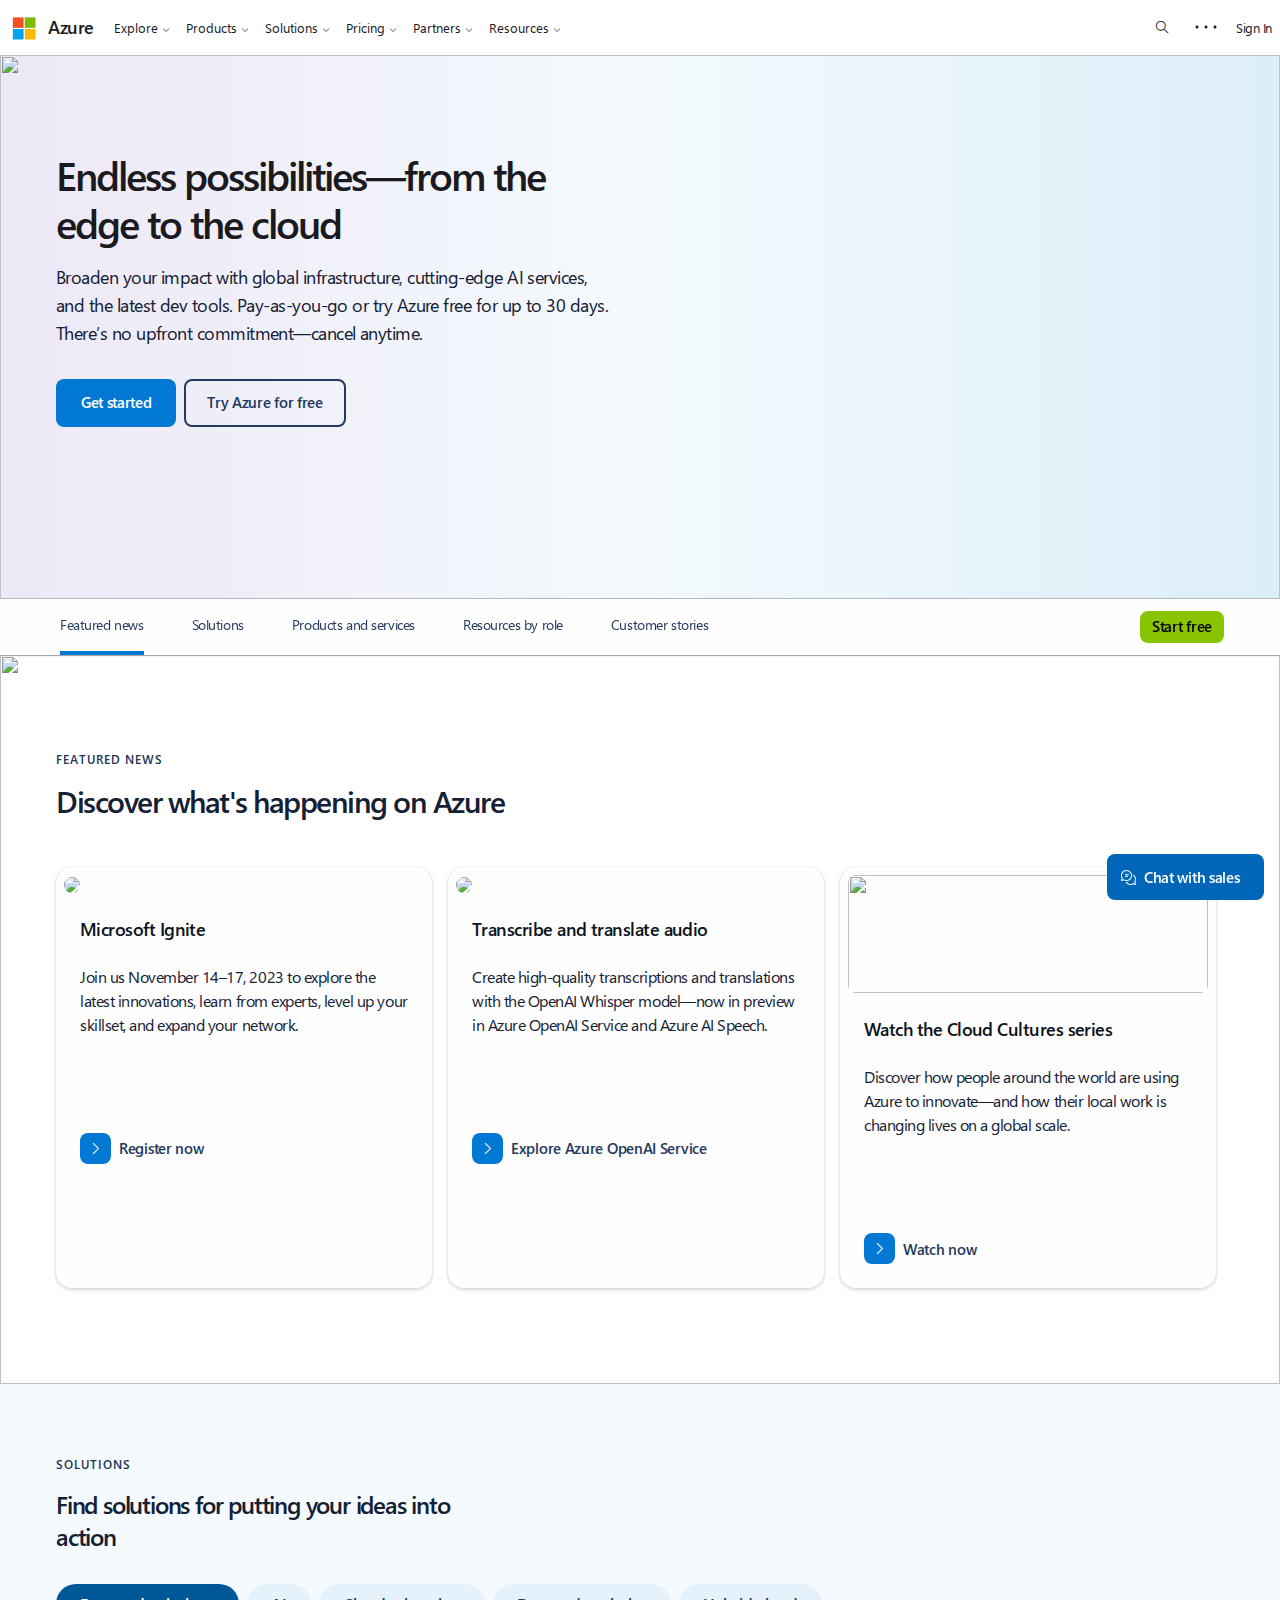
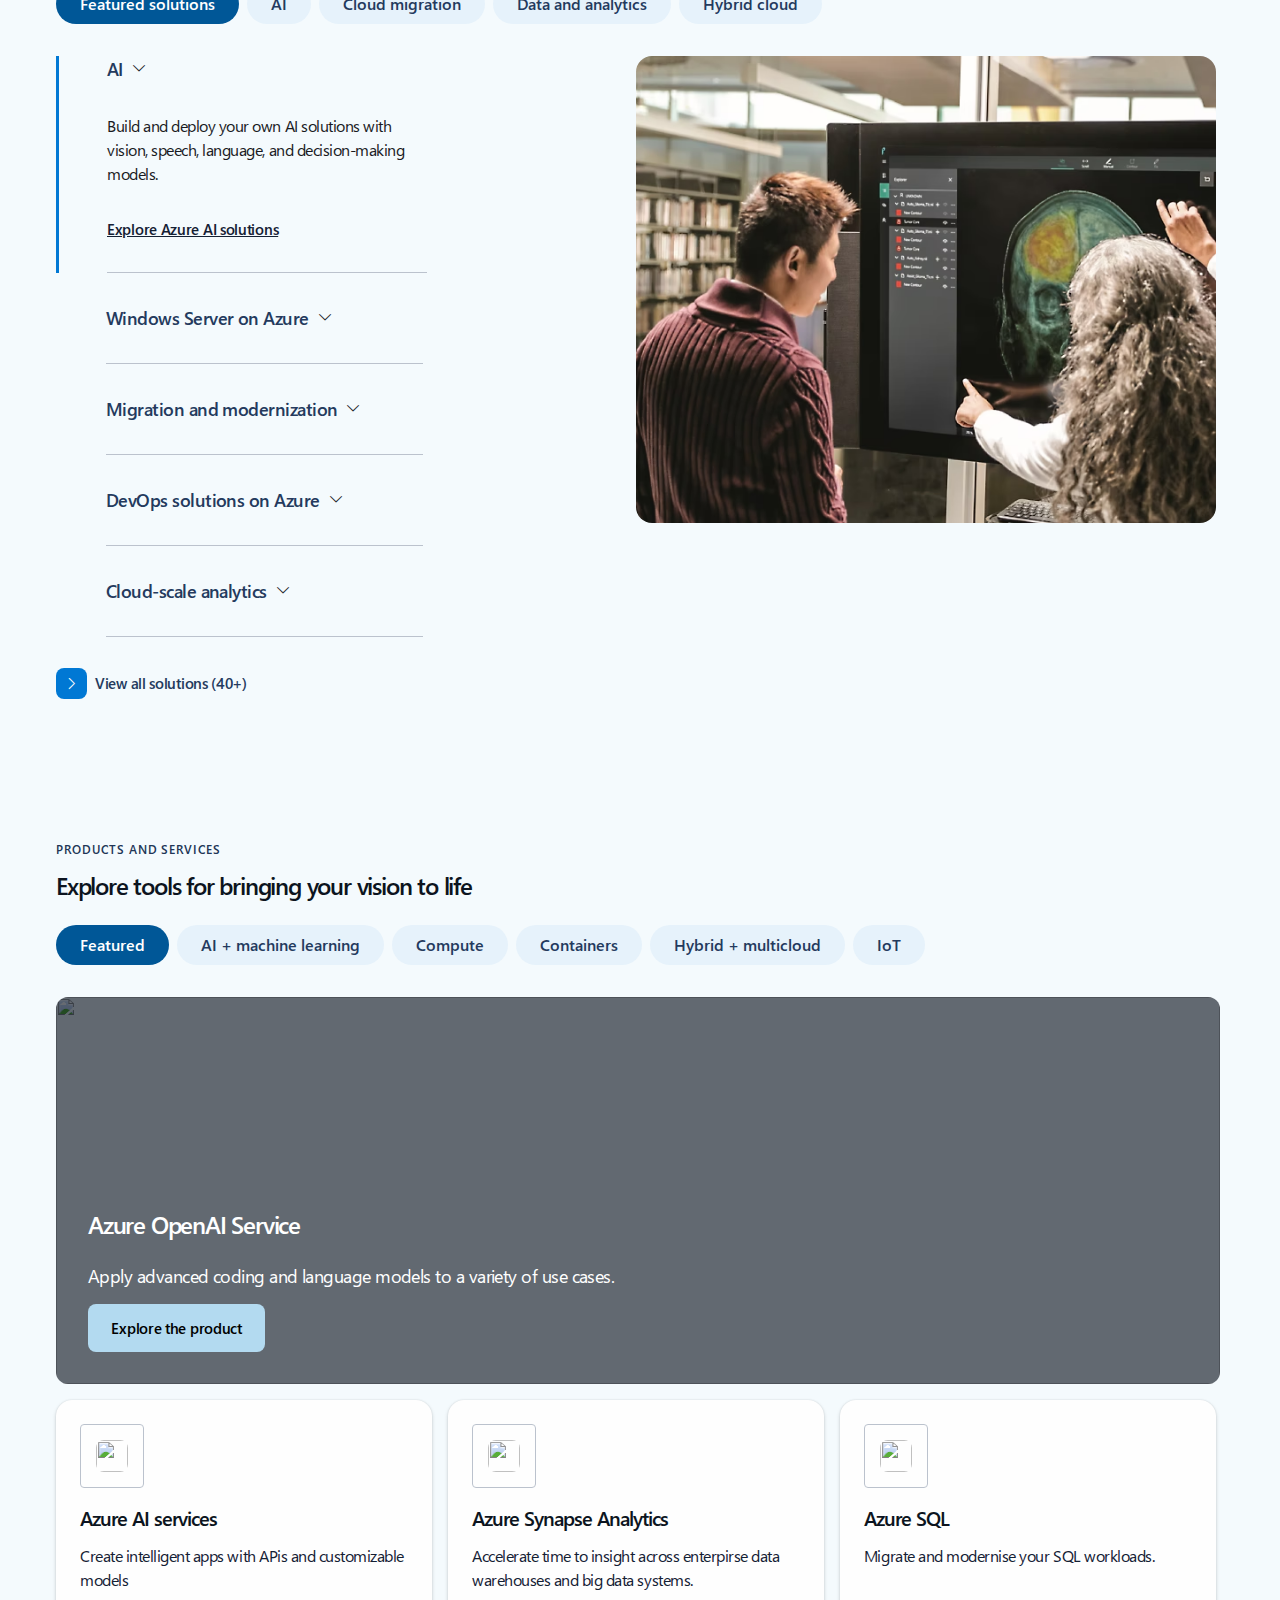
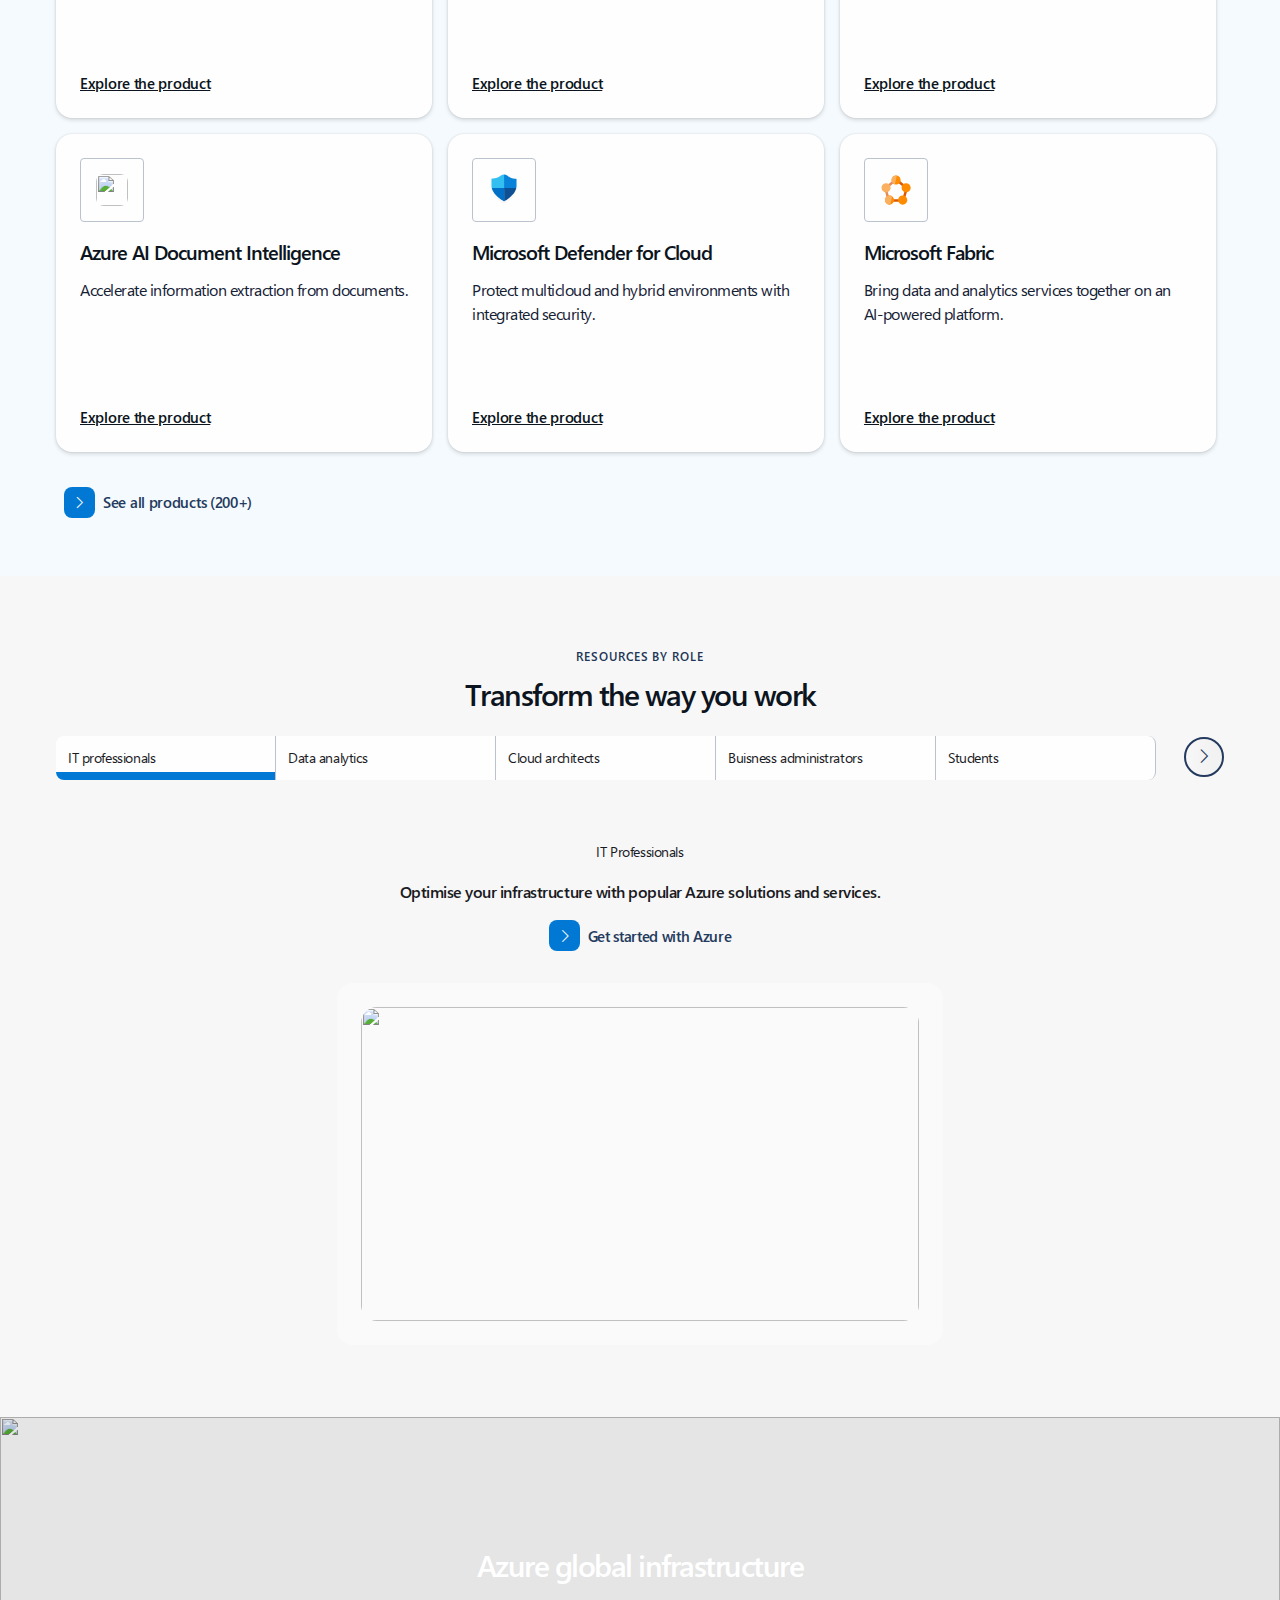
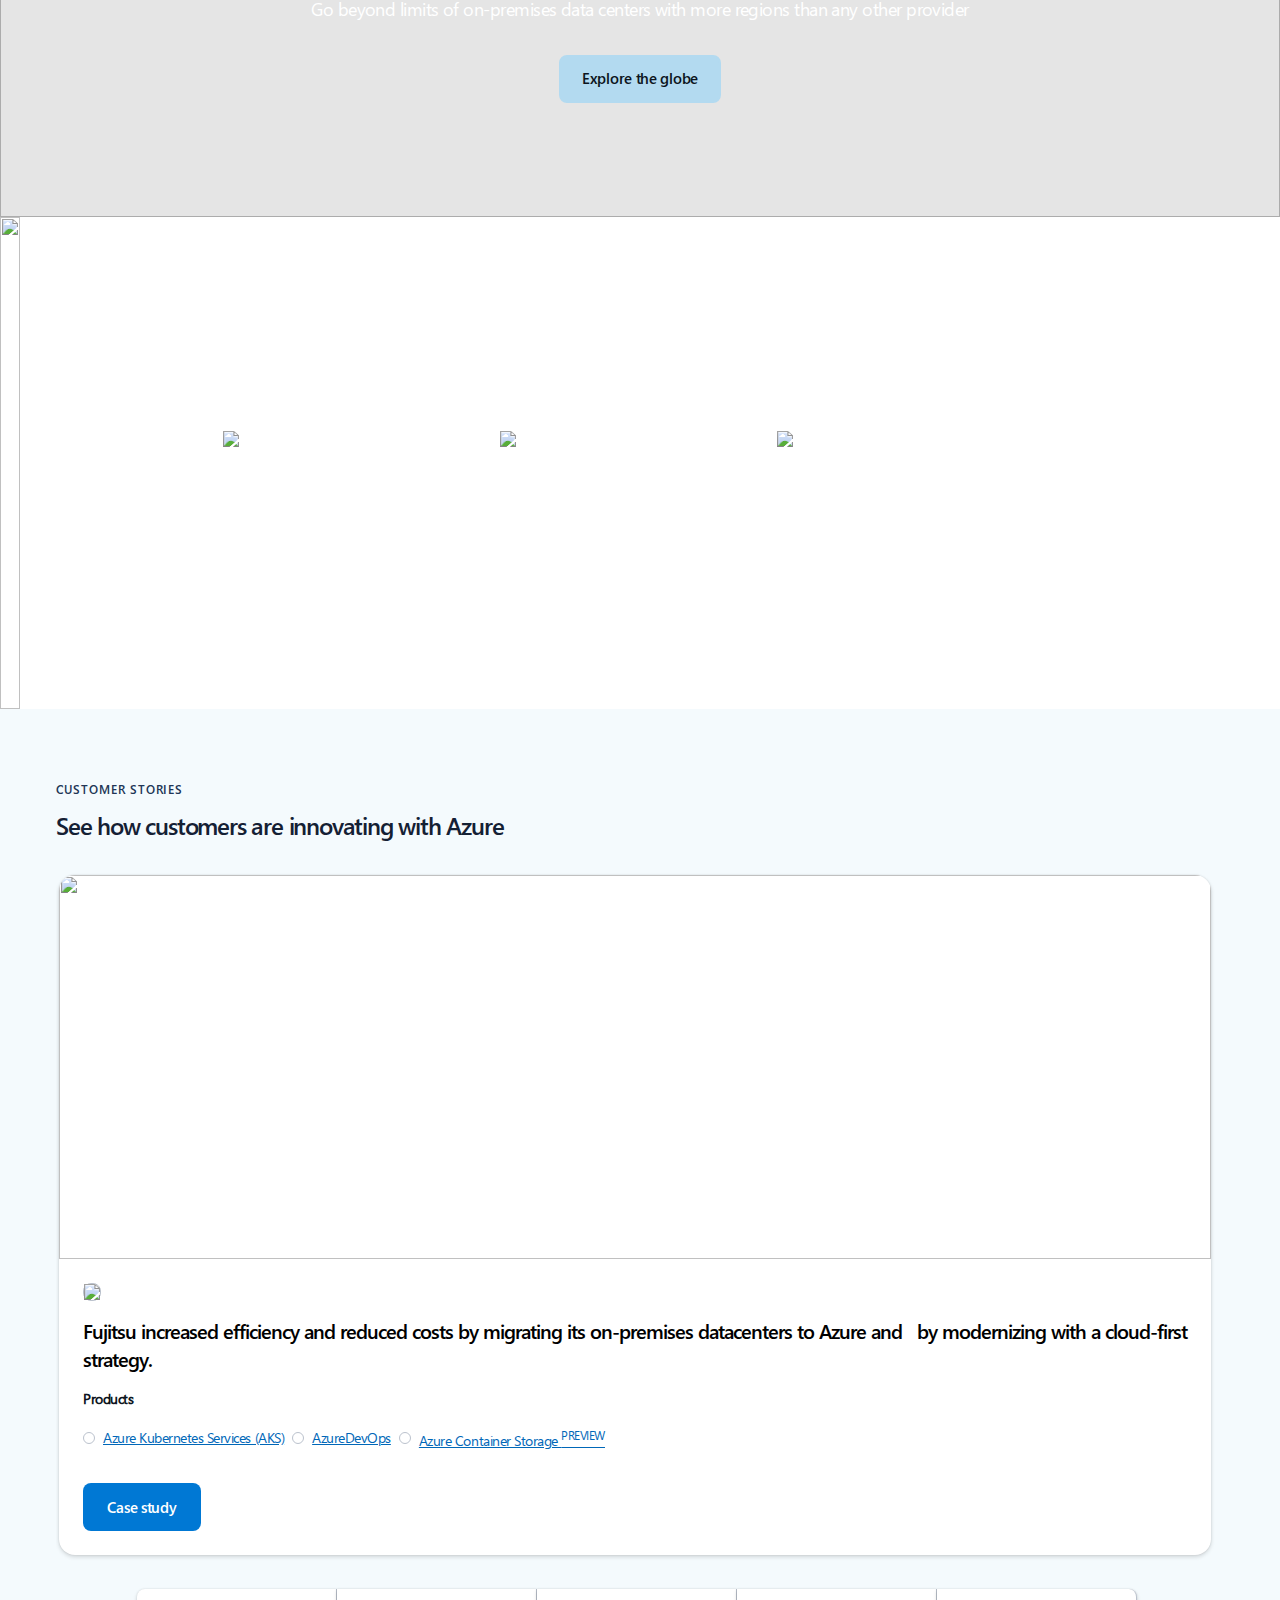
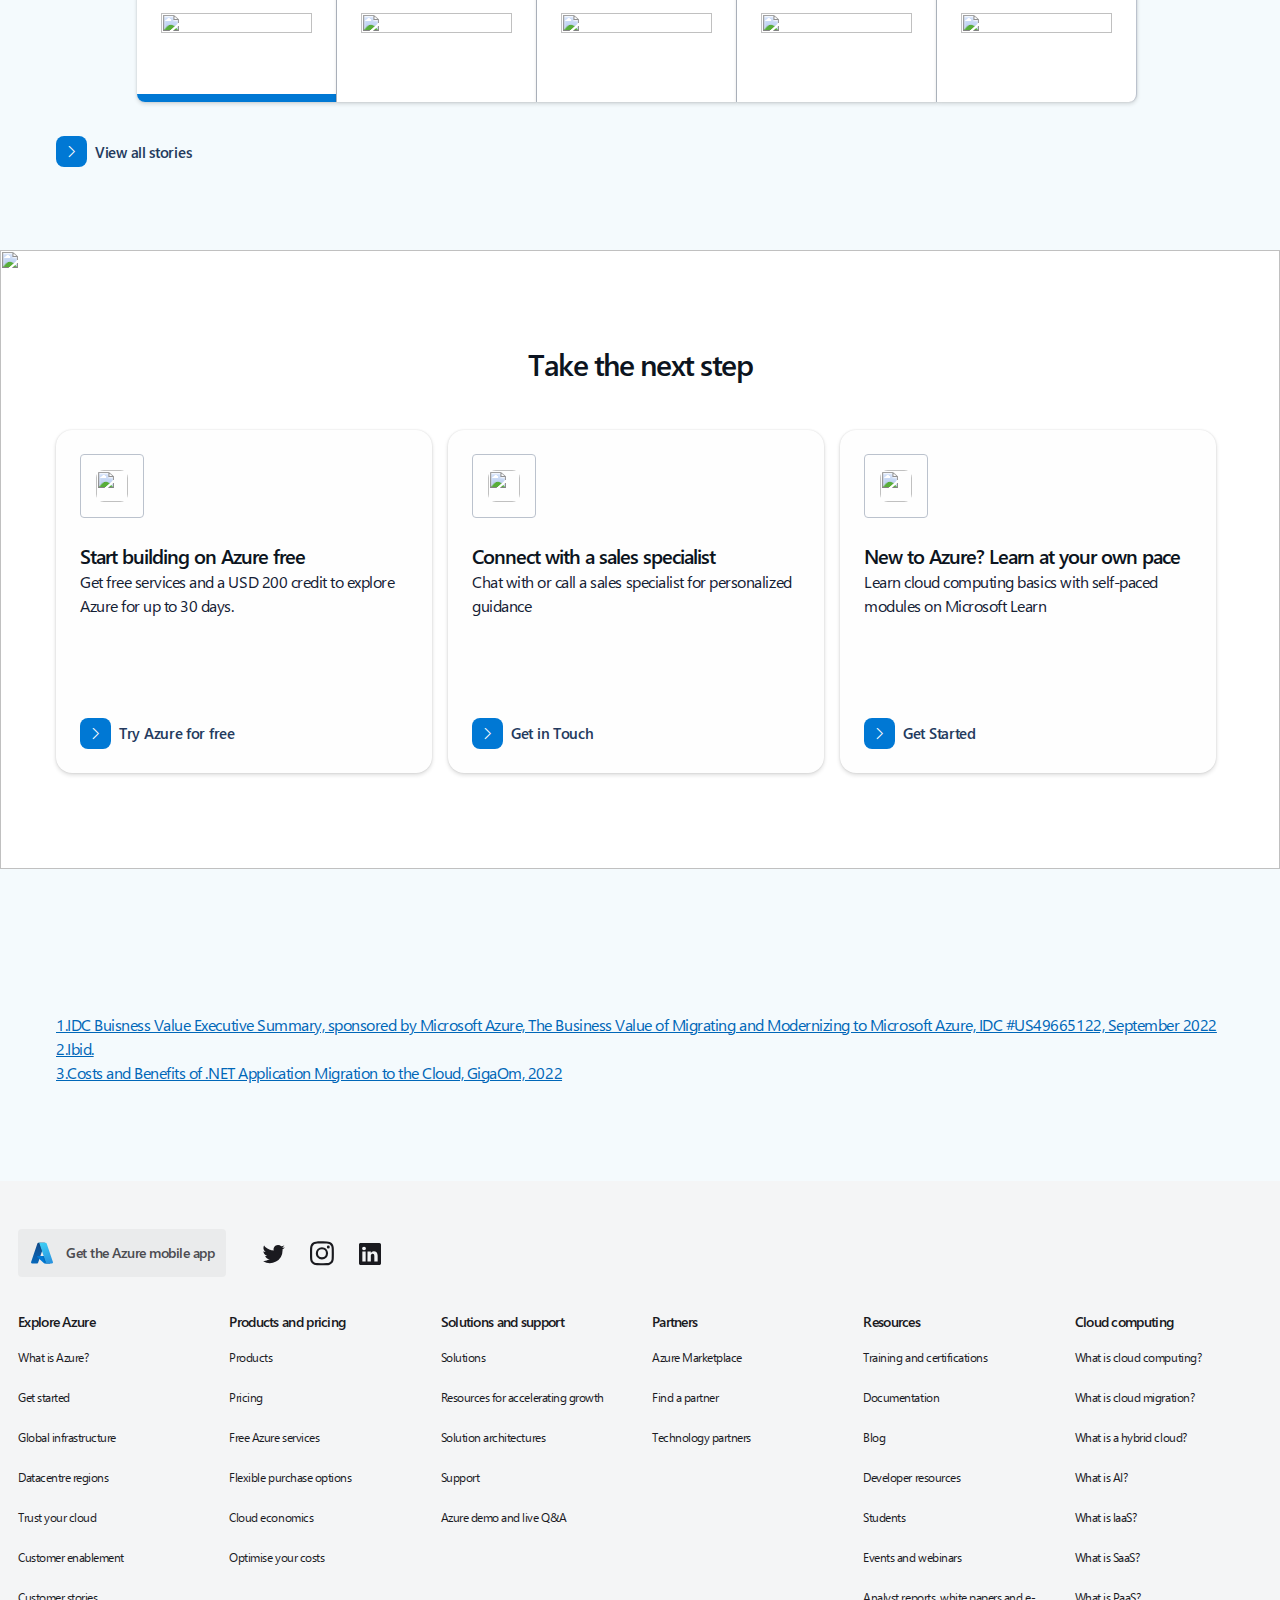
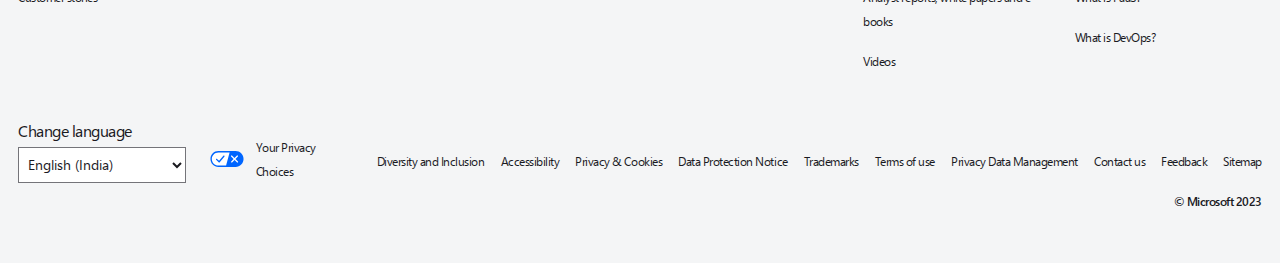
==== commit bdb47d70: "mostly completed" ====
--- a/azure/index.html
+++ b/azure/index.html
@@ -96,88 +96,130 @@
         <div class="bg-img-featured">
             <img src="assets/Desktop-FeaturedNews-Background-2x.avif">
         </div>
-        <div class="caption">
-            <h3>FEATURED NEWS</h3>
-            <h2>Discover what's happening on Azure</h2>
-        </div>
-
-        <div class="cards-container">
-            <div class="card">
-                <div class="featured-image">
-                    <img src="assets/featured-news-card1.avif">
-                </div>
-                <div class="content">
-                    <div class="description">
-                        <h5>Microsoft Ignite</h5>
-                        <p>Join us November 14–17, 2023 to explore the latest innovations, learn from experts, level up
-                            your skillset, and expand your network.</p>
-                    </div>
-                    <div class="explore">
-                        <div class="box"><span></span></div>
-                        <span class="text2">Register now</span>
-                    </div>
-                </div>
-            </div>
-
-
-            <div class="card">
-                <div class="featured-image">
-                    <img src="assets/featured-news-card2.avif">
-                </div>
-                <div class="content">
-                    <div class="description">
-                        <h5>Transcribe and translate audio </h5>
-                        <p>Create high-quality transcriptions and translations with the OpenAI Whisper model—now in
-                            preview in Azure OpenAI Service and Azure AI Speech.
-                        </p>
-                    </div>
-                    <div class="explore">
-                        <div class="box"><span></span></div>
-                        <span class="text2">Explore Azure OpenAI Service</span>
-                    </div>
-                </div>
-            </div>
-            <div class="card">
-                <div class="featured-image">
-                    <img src="assets/featured-news-card3.avif">
-                </div>
-                <div class="content">
-                    <div class="description">
-                        <h5>Watch the Cloud Cultures series</h5>
-                        <p>Discover how people around the world are using Azure to innovate—and how their local work is
-                            changing lives on a global scale.</p>
-                    </div>
-                    <div class="explore">
-                        <div class="box"><span></span></div>
-                        <span class="text2">Watch now</span>
-                    </div>
-                </div>
-            </div>
-        </div>
-
-
-    </div>
-
-    <div class="solutions">
-        <div class="caption">
-            <h3>SOLUTIONS</h3>
-            <h2>Find solutions for putting your ideas into action</h2>
-        </div>
-
-        <div class="scroll-container">
-            <div class="scroll">
-                <div class="scroll-buttons">Featured solutions</div>
-                <div class="scroll-buttons">AI</div>
-                <div class="scroll-buttons">Cloud migration</div>
-                <div class="scroll-buttons">Data and analytics</div>
-                <div class="scroll-buttons">Hybrid cloud</div>
-            </div>
-            <div class="arrow-button"><span></span></div>
-        </div>
-
-        <div class="solutions-large">
-
-            <div class="solutions-text">
+        <div class="featured-max">
+            <div class="caption">
+                <h3>FEATURED NEWS</h3>
+                <h2>Discover what's happening on Azure</h2>
+            </div>
+
+            <div class="cards-container">
+                <div class="card">
+                    <div class="featured-image">
+                        <img src="assets/featured-news-card1.avif">
+                    </div>
+                    <div class="content">
+                        <div class="description">
+                            <h5>Microsoft Ignite</h5>
+                            <p>Join us November 14–17, 2023 to explore the latest innovations, learn from experts, level up
+                                your skillset, and expand your network.</p>
+                        </div>
+                        <div class="explore">
+                            <div class="box"><span></span></div>
+                            <span class="text2">Register now</span>
+                        </div>
+                    </div>
+                </div>
+
+
+                <div class="card">
+                    <div class="featured-image">
+                        <img src="assets/featured-news-card2.avif">
+                    </div>
+                    <div class="content">
+                        <div class="description">
+                            <h5>Transcribe and translate audio </h5>
+                            <p>Create high-quality transcriptions and translations with the OpenAI Whisper model—now in
+                                preview in Azure OpenAI Service and Azure AI Speech.
+                            </p>
+                        </div>
+                        <div class="explore">
+                            <div class="box"><span></span></div>
+                            <span class="text2">Explore Azure OpenAI Service</span>
+                        </div>
+                    </div>
+                </div>
+                <div class="card">
+                    <div class="featured-image">
+                        <img src="assets/featured-news-card3.avif">
+                    </div>
+                    <div class="content">
+                        <div class="description">
+                            <h5>Watch the Cloud Cultures series</h5>
+                            <p>Discover how people around the world are using Azure to innovate—and how their local work is
+                                changing lives on a global scale.</p>
+                        </div>
+                        <div class="explore">
+                            <div class="box"><span></span></div>
+                            <span class="text2">Watch now</span>
+                        </div>
+                    </div>
+                </div>
+            </div>
+        </div>
+
+    </div>
+
+    <div class="solutions-max">
+        <div class="solutions">
+                <div class="caption">
+                    <h3>SOLUTIONS</h3>
+                    <h2>Find solutions for putting your ideas into action</h2>
+                </div>
+
+                <div class="scroll-container">
+                    <div class="scroll">
+                        <div class="scroll-buttons">Featured solutions</div>
+                        <div class="scroll-buttons">AI</div>
+                        <div class="scroll-buttons">Cloud migration</div>
+                        <div class="scroll-buttons">Data and analytics</div>
+                        <div class="scroll-buttons">Hybrid cloud</div>
+                    </div>
+                    <div class="arrow-button"><span></span></div>
+                </div>
+
+            <div class="solutions-large">
+
+                <div class="solutions-text">
+
+                    <div class="ai-expand">
+                        <div class="expandables">
+                            <h3>AI</h3>
+                            <span></span>
+                        </div>
+                        <div class="description">
+                            <span>Build and deploy your own AI solutions with vision, speech, language, and decision-making
+                                models.</span>
+                            <p>Explore Azure AI solutions</p>
+                        </div>
+                    </div>
+
+
+                    <div class="expandables">
+                        <h3>Windows Server on Azure</h3>
+                        <span></span>
+                    </div>
+                    <div class="expandables">
+                        <h3>Migration and modernization</h3>
+                        <span></span>
+                    </div>
+                    <div class="expandables">
+                        <h3>DevOps solutions on Azure</h3>
+                        <span></span>
+                    </div>
+                    <div class="expandables">
+                        <h3>Cloud-scale analytics</h3>
+                        <span></span>
+                    </div>
+
+
+                </div>
+                <div class="solutions-img">
+                    <img src="assets/AI-Media-01-AI.avif">
+                </div>
+
+            </div>
+
+            <div class="solutions-expand">
 
                 <div class="ai-expand">
                     <div class="expandables">
@@ -189,244 +231,206 @@
                             models.</span>
                         <p>Explore Azure AI solutions</p>
                     </div>
-                </div>
-
-
-                <div class="expandables">
-                    <h3>Windows Server on Azure</h3>
-                    <span></span>
-                </div>
-                <div class="expandables">
-                    <h3>Migration and modernization</h3>
-                    <span></span>
-                </div>
-                <div class="expandables">
-                    <h3>DevOps solutions on Azure</h3>
-                    <span></span>
-                </div>
-                <div class="expandables">
-                    <h3>Cloud-scale analytics</h3>
-                    <span></span>
-                </div>
-
-
-            </div>
-            <div class="solutions-img">
-                <img src="assets/AI-Media-01-AI.avif">
-            </div>
-
-        </div>
-
-        <div class="solutions-expand">
-
-            <div class="ai-expand">
-                <div class="expandables">
-                    <h3>AI</h3>
-                    <span></span>
-                </div>
-                <div class="description">
-                    <span>Build and deploy your own AI solutions with vision, speech, language, and decision-making
-                        models.</span>
-                    <p>Explore Azure AI solutions</p>
-                </div>
-                <div class="image-section">
-                    <img src="assets/AI-Media-01-AI.avif">
-                </div>
-            </div>
-        </div>
-        <div class="expandables specific">
-            <h3>Windows Server on Azure</h3>
-            <span></span>
-        </div>
-        <div class="expandables">
-            <h3>Migration and modernization</h3>
-            <span></span>
-        </div>
-        <div class="expandables">
-            <h3>DevOps solutions on Azure</h3>
-            <span></span>
-        </div>
-        <div class="expandables">
-            <h3>Cloud-scale analytics</h3>
-            <span></span>
-        </div>
-
-        <div class="view-all">
-            <span></span>
-            <p>View all solutions (40+)</p>
-        </div>
-    </div>
-
-    </div>
-
-    <div class="products">
-        <div class="caption">
-            <h3>PRODUCTS AND SERVICES</h3>
-            <h2>Explore tools for bringing your vision to life</h2>
-        </div>
-        <div class="scroll-container">
-            <div class="scroll">
-                <div class="scroll-buttons">Featured</div>
-                <div class="scroll-buttons">AI + machine learning</div>
-                <div class="scroll-buttons">Compute</div>
-                <div class="scroll-buttons">Container</div>
-                <div class="scroll-buttons">Hybrid + multicloud</div>
-                <div class="scroll-buttons">IoT</div>
-            </div>
-            <div class="arrow-button"><span></span></div>
-        </div>
-        <div class="horizontal-view">
-
-            <div class="openai">
-                <!-- <div class="overlay-openai"></div> -->
-                <div class="bg-openai"><img src="assets/openAI.avif"></div>
-                <div class="overlay"></div>
-                <div class="contents">
-                    <h2>Azure OpenAI Service</h2>
-                    <p>Apply advanced coding and language models to a variety of use cases.</p>
-                    <button>Explore the product</button>
-                </div>
-
-            </div>
-
-            <div class="cards-container">
-                <div class="card">
-                    <div class="featured-image">
-                        <img src="assets/svgexport-49.svg">
-                    </div>
-                    <div class="content">
-                        <div class="description">
-                            <h5>Azure AI services</h5>
-                            <p>Create intelligent apps with APis and customizable models</p>
-                        </div>
-                        <div class="explore">
-                            <span class="text2">Explore the product</span>
-                        </div>
-                    </div>
-                </div>
-                <div class="card">
-                    <div class="featured-image">
-                        <img src="assets/synapse.svg">
-                    </div>
-                    <div class="content">
-                        <div class="description">
-                            <h5>Azure Synapse Analytics</h5>
-                            <p>Accelerate time to insight across enterpirse data warehouses and big data systems.</p>
-                        </div>
-                        <div class="explore">
-                            <span class="text2">Explore the product</span>
-                        </div>
-                    </div>
-                </div>
-                <div class="card">
-                    <div class="featured-image">
-                        <img src="assets/sql.svg">
-                    </div>
-                    <div class="content">
-                        <div class="description">
-                            <h5>Azure SQL</h5>
-                            <p>Migrate and modernise your SQL workloads.</p>
-                        </div>
-                        <div class="explore">
-                            <span class="text2">Explore the product</span>
-                        </div>
-                    </div>
-                </div>
-                <div class="card">
-                    <div class="featured-image">
-                        <img src="assets/svgexport-49.svg">
-                    </div>
-                    <div class="content">
-                        <div class="description">
-                            <h5>Azure AI Document Intelligence</h5>
-                            <p>Accelerate information extraction from documents.</p>
-                        </div>
-                        <div class="explore">
-                            <span class="text2">Explore the product</span>
-                        </div>
-                    </div>
-                </div>
-                <div class="card">
-                    <div class="featured-image">
-                        <img src="assets/svgexport-28.svg">
-                    </div>
-                    <div class="content">
-                        <div class="description">
-                            <h5> Microsoft Defener for Cloud</h5>
-                            <p>Protect multicloud and hybrid environments with integrated security.</p>
-                        </div>
-                        <div class="explore">
-                            <span class="text2">Explore the product</span>
-                        </div>
-                    </div>
-                </div>
-                <div class="card">
-                    <div class="featured-image">
-                        <img src="assets/svgexport-9.svg">
-                    </div>
-                    <div class="content">
-                        <div class="description">
-                            <h5> Microsoft Fabric</h5>
-                            <p>Bring data and analytics services together on an AI-powered platform.</p>
-                        </div>
-                        <div class="explore">
-                            <span class="text2">Explore the product</span>
-                        </div>
-                    </div>
-                </div>
-            </div>
-
-        </div>
-        <div class="view-all">
-            <span></span>
-            <p>See all products (200+)</p>
-        </div>
-    </div>
-
-
-
-    <div class="resources">
-        <div class="caption">
-            <h3>RESOURCES BY ROLE</h3>
-            <h2>Transform the way you work</h2>
-        </div>
-        <div class="scroll-container">
-            <div class="scroll">
-                <div class="scroll-tabs">
-                    <p class="text">IT professionals</p><span></span>
-                </div>
-                <div class="scroll-tabs">
-                    <p class="text">Data analytics</p>
-                </div>
-                <div class="scroll-tabs">
-                    <p class="text">Cloud architects</p>
-                </div>
-                <div class="scroll-tabs">
-                    <p class="text">Buisness administrators</p>
-                </div>
-                <div class="scroll-tabs">
-                    <p class="text">Students</p>
-                </div>
-            </div>
-            <div class="arrow-button"><span></span></div>
-        </div>
-        <div class="text-head">
-            <p>IT Professionals</p>
-        </div>
-        <div class="text-sub">
-            <p>Optimise your infrastructure with popular Azure solutions and services.</p>
-        </div>
-        <div class="slim">
+                    <div class="image-section">
+                        <img src="assets/AI-Media-01-AI.avif">
+                    </div>
+                </div>
+            </div>
+            <div class="expandables specific">
+                <h3>Windows Server on Azure</h3>
+                <span></span>
+            </div>
+            <div class="expandables">
+                <h3>Migration and modernization</h3>
+                <span></span>
+            </div>
+            <div class="expandables">
+                <h3>DevOps solutions on Azure</h3>
+                <span></span>
+            </div>
+            <div class="expandables">
+                <h3>Cloud-scale analytics</h3>
+                <span></span>
+            </div>
+
             <div class="view-all">
                 <span></span>
-            </div>
-            <p>Get started with Azure</p>
-        </div>
-        <div class="image-section">
-            <img src="assets/resources.avif">
-        </div>
-    </div>
-
+                <p>View all solutions (40+)</p>
+            </div>
+        </div>
+
+    </div>
+    </div>
+
+    <div class="products-max">
+        <div class="products">
+            <div class="caption">
+                <h3>PRODUCTS AND SERVICES</h3>
+                <h2>Explore tools for bringing your vision to life</h2>
+            </div>
+            <div class="scroll-container">
+                <div class="scroll">
+                    <div class="scroll-buttons">Featured</div>
+                    <div class="scroll-buttons">AI + machine learning</div>
+                    <div class="scroll-buttons">Compute</div>
+                    <div class="scroll-buttons">Containers</div>
+                    <div class="scroll-buttons">Hybrid + multicloud</div>
+                    <div class="scroll-buttons">IoT</div>
+                </div>
+                <div class="arrow-button"><span></span></div>
+            </div>
+            <div class="horizontal-view">
+
+                <div class="openai">
+                    <!-- <div class="overlay-openai"></div> -->
+                    <div class="bg-openai"><img src="assets/openAI.avif"></div>
+                    <div class="overlay"></div>
+                    <div class="contents">
+                        <h2>Azure OpenAI Service</h2>
+                        <p>Apply advanced coding and language models to a variety of use cases.</p>
+                        <button>Explore the product</button>
+                    </div>
+
+                </div>
+
+                <div class="cards-container">
+                    <div class="card">
+                        <div class="featured-image">
+                            <img src="assets/A.svg">
+                        </div>
+                        <div class="content">
+                            <div class="description">
+                                <h5>Azure AI services</h5>
+                                <p>Create intelligent apps with APis and customizable models</p>
+                            </div>
+                            <div class="explore">
+                                <span class="text2">Explore the product</span>
+                            </div>
+                        </div>
+                    </div>
+                    <div class="card">
+                        <div class="featured-image">
+                            <img src="assets/synapse.svg">
+                        </div>
+                        <div class="content">
+                            <div class="description">
+                                <h5>Azure Synapse Analytics</h5>
+                                <p>Accelerate time to insight across enterpirse data warehouses and big data systems.</p>
+                            </div>
+                            <div class="explore">
+                                <span class="text2">Explore the product</span>
+                            </div>
+                        </div>
+                    </div>
+                    <div class="card">
+                        <div class="featured-image">
+                            <img src="assets/sql.svg">
+                        </div>
+                        <div class="content">
+                            <div class="description">
+                                <h5>Azure SQL</h5>
+                                <p>Migrate and modernise your SQL workloads.</p>
+                            </div>
+                            <div class="explore">
+                                <span class="text2">Explore the product</span>
+                            </div>
+                        </div>
+                    </div>
+                    <div class="card">
+                        <div class="featured-image">
+                            <img src="assets/A.svg">
+                        </div>
+                        <div class="content">
+                            <div class="description">
+                                <h5>Azure AI Document Intelligence</h5>
+                                <p>Accelerate information extraction from documents.</p>
+                            </div>
+                            <div class="explore">
+                                <span class="text2">Explore the product</span>
+                            </div>
+                        </div>
+                    </div>
+                    <div class="card">
+                        <div class="featured-image">
+                            <img src="assets/svgexport-28.svg">
+                        </div>
+                        <div class="content">
+                            <div class="description">
+                                <h5> Microsoft Defender for Cloud</h5>
+                                <p>Protect multicloud and hybrid environments with integrated security.</p>
+                            </div>
+                            <div class="explore">
+                                <span class="text2">Explore the product</span>
+                            </div>
+                        </div>
+                    </div>
+                    <div class="card">
+                        <div class="featured-image">
+                            <img src="assets/svgexport-9.svg">
+                        </div>
+                        <div class="content">
+                            <div class="description">
+                                <h5> Microsoft Fabric</h5>
+                                <p>Bring data and analytics services together on an AI-powered platform.</p>
+                            </div>
+                            <div class="explore">
+                                <span class="text2">Explore the product</span>
+                            </div>
+                        </div>
+                    </div>
+                </div>
+
+            </div>
+            <div class="view-all">
+                <span></span>
+                <p>See all products (200+)</p>
+            </div>
+        </div>
+    </div>
+
+    <div class="resources-max">
+        <div class="resources">
+            <div class="caption">
+                <h3>RESOURCES BY ROLE</h3>
+                <h2>Transform the way you work</h2>
+            </div>
+            <div class="scroll-container">
+                <div class="scroll">
+                    <div class="scroll-tabs">
+                        <p class="text">IT professionals</p><span></span>
+                    </div>
+                    <div class="scroll-tabs">
+                        <p class="text">Data analytics</p>
+                    </div>
+                    <div class="scroll-tabs">
+                        <p class="text">Cloud architects</p>
+                    </div>
+                    <div class="scroll-tabs">
+                        <p class="text">Buisness administrators</p>
+                    </div>
+                    <div class="scroll-tabs">
+                        <p class="text">Students</p>
+                    </div>
+                </div>
+                <div class="arrow-button"><span></span></div>
+            </div>
+            <div class="text-head">
+                <p>IT Professionals</p>
+            </div>
+            <div class="text-sub">
+                <p>Optimise your infrastructure with popular Azure solutions and services.</p>
+            </div>
+            <div class="slim">
+                <div class="view-all">
+                    <span></span>
+                </div>
+                <p>Get started with Azure</p>
+            </div>
+            <div class="image-section">
+                <img src="assets/resources.avif">
+            </div>
+        </div>
+    </div>
     <div class="infrastructure">
         <div class="image-target">
             <img src="assets/Regions-banner-2x.avif">
@@ -473,332 +477,339 @@
 
     </div>
 
-    <div class="customer-stories">
-        <div class="caption">
-            <h3>CUSTOMER STORIES</h3>
-            <h2>See how customers are innovating with Azure</h2>
-        </div>
-        <div class="scroll-customer">
-            <div class="fujitsu">
-                <div class="image-section">
-                    <img src="assets/fujitsu.avif">
-                </div>
-                <div class="content">
-                    <div class="logo">
-                        <img src="assets/Fujitsu-2x.png">
-                    </div>
-                    <div class="description">
-                        Fujitsu increased efficency and reduced costs by migrating its on premises datacenters to Azure
-                        and by modernizing with a cloud-first strategy.
-                    </div>
-                    <div class="products-list">
-                        <h4>Products</h4>
-                        <div class="product-list-direction">
-                            <div class="list-items">
-                                <div class="round-button"></div>Azure Kubernetes Services (AKS)
-                            </div>
-                            <div class="list-items">
-                                <div class="round-button"></div>AzureDevOps
-                            </div>
-                            <div class="list-items">
-                                <div class="round-button"></div><span>Azure Container Storage<sup>PREVIEW</sup></span>
-                            </div>
-                        </div>
-                    </div>
-                    <button>Case study</button>
-                </div>
-            </div>
-            <div class="fujitsu">
-                <div class="image-section">
-                    <img src="assets/Customer-ForzaHorizon5-2x.avif">
-                </div>
-                <div class="content">
-                    <div class="logo">
-                        <img src="assets/ForzaHorizon5-2x (1).png">
-                    </div>
-                    <div class="description">
-                        Turn 10 Studios created a turbocharged gaming architecture for Forza Horizon 5 using Azure
-                        Kubernetes Service (AKS) and other Azure services.
-                    </div>
-                    <div class="products-list">
-                        <h4>Products</h4>
-                        <div class="product-list-direction">
-                            <div class="list-items">
-                                <div class="round-button"></div>Azure Cache for Redis
-                            </div>
-                            <div class="list-items">
-                                <div class="round-button"></div>Azure Kubernetes Service (AKS)
-                            </div>
-                            <div class="list-items">
-                                <div class="round-button"></div>Azure Container Storage
-                            </div>
-                        </div>
-                    </div>
-                    <span><button>Case study</button>
-                </div>
-            </div>
-        </div>
-        <div class="indicator-panel">
-            <div class="panel-item">
-                <div class="image"><img src="assets/Fujitsu-2x (1).png"></div>
+    <div class="customer-stories-max">
+        <div class="customer-stories">
+            <div class="caption">
+                <h3>CUSTOMER STORIES</h3>
+                <h2>See how customers are innovating with Azure</h2>
+            </div>
+            <div class="scroll-customer">
+                <div class="fujitsu">
+                    <div class="image-section">
+                        <img src="assets/fujitsu.avif">
+                    </div>
+                    <div class="content">
+                        <div class="logo">
+                            <img src="assets/Fujitsu-2x.png">
+                        </div>
+                        <div class="description">
+                            Fujitsu increased efficiency and reduced costs by migrating its on-premises datacenters to Azure
+                            and &nbsp by modernizing with a cloud-first strategy.
+                        </div>
+                        <div class="products-list">
+                            <h4>Products</h4>
+                            <div class="product-list-direction">
+                                <div class="list-items">
+                                    <div class="round-button"></div>Azure Kubernetes Services (AKS)
+                                </div>
+                                <div class="list-items">
+                                    <div class="round-button"></div>AzureDevOps
+                                </div>
+                                <div class="list-items">
+                                    <div class="round-button"></div><span>Azure Container Storage <sup>PREVIEW</sup></span>
+                                </div>
+                            </div>
+                        </div>
+                        <button>Case study</button>
+                    </div>
+                </div>
+                <div class="fujitsu">
+                    <div class="image-section">
+                        <img src="assets/Customer-ForzaHorizon5-2x.avif">
+                    </div>
+                    <div class="content">
+                        <div class="logo">
+                            <img src="assets/ForzaHorizon5-2x (1).png">
+                        </div>
+                        <div class="description">
+                            Turn 10 Studios created a turbocharged gaming architecture for Forza Horizon 5 using Azure
+                            Kubernetes Service (AKS) and other Azure services.
+                        </div>
+                        <div class="products-list">
+                            <h4>Products</h4>
+                            <div class="product-list-direction">
+                                <div class="list-items">
+                                    <div class="round-button"></div>Azure Cache for Redis
+                                </div>
+                                <div class="list-items">
+                                    <div class="round-button"></div>Azure Kubernetes Service (AKS)
+                                </div>
+                                <div class="list-items">
+                                    <div class="round-button"></div>Azure Container Storage
+                                </div>
+                            </div>
+                        </div>
+                        <span><button>Case study</button>
+                    </div>
+                </div>
+            </div>
+            <div class="indicator-panel">
+                <div class="panel-item">
+                    <div class="image"><img src="assets/Fujitsu-2x (1).png"></div>
+                    <span></span>
+                </div>
+                <div class="panel-item">
+                    <div class="image"><img src="assets/NHS-2x.avif"></div>
+                    <span></span>
+                </div>
+                <div class="panel-item">
+                    <div class="image"><img src="assets/NBA-2x.avif"></div>
+                    <span></span>
+                </div>
+                <div class="panel-item">
+                    <div class="image"><img src="assets/H_R-Block-2x.png"></div>
+                    <span></span>
+                </div>
+                <div class="panel-item">
+                    <div class="image"><img src="assets/ForzaHorizon5-2x.png"></div>
+                    <span></span>
+                </div>
+            </div>
+            <div class="nav-buttons">
+                <div class="arrow-button-left"><span></span></div>
+                <div class="arrow-button-right"><span></span></div>
+            </div>
+            <div class="view-all">
                 <span></span>
-            </div>
-            <div class="panel-item">
-                <div class="image"><img src="assets/NHS-2x.avif"></div>
-                <span></span>
-            </div>
-            <div class="panel-item">
-                <div class="image"><img src="assets/NBA-2x.avif"></div>
-                <span></span>
-            </div>
-            <div class="panel-item">
-                <div class="image"><img src="assets/H_R-Block-2x.png"></div>
-                <span></span>
-            </div>
-            <div class="panel-item">
-                <div class="image"><img src="assets/ForzaHorizon5-2x.png"></div>
-                <span></span>
-            </div>
-        </div>
-        <div class="nav-buttons">
-            <div class="arrow-button-left"><span></span></div>
-            <div class="arrow-button-right"><span></span></div>
-        </div>
-        <div class="view-all">
-            <span></span>
-            <p>View all stories </p>
+                <p>View all stories </p>
+            </div>
         </div>
     </div>
 
     <div class="next-step">
         <img class="bg-img" src="assets/Desktop-NextStep-Background.avif">
-        <h2>Take the next step</h2>
-        <div class="cards-container">
-            <div class="card">
-                <div class="featured-image">
-                    <img src="assets/NextSteps-Icon-01-Keyboards.png">
-                </div>
-
-                <div class="content">
-                    <div class="description">
-                        <h5>Start building on Azure free</h5>
-                        <p>Get free services and a USD 200 credit to explore Azure for up to 30 days.</p>
-                    </div>
-                    <div class="view-all">
-                        <span></span>
-                        <p>Try Azure for free </p>
-                    </div>
-                </div>
-
-            </div>
-            <div class="card">
-                <div class="featured-image">
-                    <img src="assets/NextSteps-Icon-02-Person.png">
-                </div>
-
-                <div class="content">
-                    <div class="description">
-                        <h5>Connect with a sales specialist</h5>
-                        <p>Chat with or call a sales specialist for personalized guidance</p>
-                    </div>
-                    <div class="view-all">
-                        <span></span>
-                        <p>Get in Touch </p>
-                    </div>
-                </div>
-
-            </div>
-            <div class="card">
-                <div class="featured-image">
-                    <img src="assets/NextSteps-Icon-03-LearningApp.png">
-                </div>
-
-                <div class="content">
-                    <div class="description">
-                        <h5>New to Azure? Learn at your own pace</h5>
-                        <p>Learn cloud computing basics with self-paced modules on Microsoft Learn</p>
-                    </div>
-                    <div class="view-all">
-                        <span></span>
-                        <p>Get Started </p>
-                    </div>
-                </div>
-
-            </div>
-
+        <div class="next-step-max">
+            <h2>Take the next step</h2>
+            <div class="cards-container">
+                <div class="card">
+                    <div class="featured-image">
+                        <img src="assets/NextSteps-Icon-01-Keyboards.png">
+                    </div>
+
+                    <div class="content">
+                        <div class="description">
+                            <h5>Start building on Azure free</h5>
+                            <p>Get free services and a USD 200 credit to explore Azure for up to 30 days.</p>
+                        </div>
+                        <div class="view-all">
+                            <span></span>
+                            <p>Try Azure for free </p>
+                        </div>
+                    </div>
+
+                </div>
+                <div class="card">
+                    <div class="featured-image">
+                        <img src="assets/NextSteps-Icon-02-Person.png">
+                    </div>
+
+                    <div class="content">
+                        <div class="description">
+                            <h5>Connect with a sales specialist</h5>
+                            <p>Chat with or call a sales specialist for personalized guidance</p>
+                        </div>
+                        <div class="view-all">
+                            <span></span>
+                            <p>Get in Touch </p>
+                        </div>
+                    </div>
+
+                </div>
+                <div class="card">
+                    <div class="featured-image">
+                        <img src="assets/NextSteps-Icon-03-LearningApp.png">
+                    </div>
+
+                    <div class="content">
+                        <div class="description">
+                            <h5>New to Azure? Learn at your own pace</h5>
+                            <p>Learn cloud computing basics with self-paced modules on Microsoft Learn</p>
+                        </div>
+                        <div class="view-all">
+                            <span></span>
+                            <p>Get Started </p>
+                        </div>
+                    </div>
+
+                </div>
+
+            </div>
         </div>
     </div>
     <section class="summary">
-        <div class="texts" type="1">
-            <div class="lines">1.IDC Buisness Value Executive Summary, sponsored by Microsoft Azure, The Business Value
-                of Migrating and Modernizing to Microsoft Azure, IDC #US49665122, September 2022 </div>
-            <div class="lines">2.Ibid.</div>
-            <div class="lines">3.Costs and Benefits of .NET Application Migration to the Cloud, GigaOm, 2022 </div>
+        <div class="texts-max">
+            <div class="texts" type="1">
+                <div class="lines">1.IDC Buisness Value Executive Summary, sponsored by Microsoft Azure, The Business Value
+                    of Migrating and Modernizing to Microsoft Azure, IDC #US49665122, September 2022 </div>
+                <div class="lines">2.Ibid.</div>
+                <div class="lines">3.Costs and Benefits of .NET Application Migration to the Cloud, GigaOm, 2022 </div>
+            </div>
         </div>
     </section>
 </body>
 <footer>
-    <div class="contact-us">
-        <div class="get-app">
-            <div class="logo">
-                <img src="assets/svgexport-49.svg">
-            </div>
-            <div class="text">
-                <span>Get the Azure mobile app</span>
-            </div>
-        </div>
-        <div class="social">
-            <div class="twitter">
-                <img src="assets/svgexport-50.svg">
-            </div>
-            <div class="insta">
-                <img src="assets/svgexport-51.svg">
-            </div>
-            <div class="ln">
-                <img src="assets/svgexport-52.svg">
-            </div>
-        </div>
-    </div>
-    <div class="services-container">
-
-        <div class="service">
-            <div class="title">
-                <h4>
-                    Explore Azure
-                </h4>
-                <div class="plus-icon">
-                </div>
-            </div>
-            <div class="items">
-                <p>What is Azure?</p>
-                <p>Get started</p>
-                <p>Global infrastructure</p>
-                <p> Datacentre regions</p>
-                <p>Trust your cloud</p>
-                <p>Customer enablement</p>
-                <p>Customer stories</p>
-            </div>
-        </div>
-        <div class="service">
-            <div class="title">
-                <h4>
-                    Products and pricing
-                </h4>
-                <div class="plus-icon">
-                </div>
-            </div>
-            <div class="items">
-                <p>Products</p>
-                <p>Pricing</p>
-                <p>Free Azure services</p>
-                <p>Flexible purchase options</p>
-                <p>Cloud economics</p>
-                <p>Optimise your costs</p>
-            </div>
-        </div>
-        <div class="service">
-            <div class="title">
-                <h4>
-                    Solutions and support
-                </h4>
-                <div class="plus-icon">
-                </div>
-            </div>
-            <div class="items">
-                <p>Solutions</p>
-                <p>Resources for accelerating growth</p>
-                <p>Solution architectures</p>
-                <p>Support</p>
-                <p>Azure demo and live Q&A</p>
-            </div>
-        </div>
-        <div class="service">
-            <div class="title">
-                <h4>
-                    Partners
-                </h4>
-                <div class="plus-icon">
-                </div>
-            </div>
-            <div class="items">
-                <p>Azure Marketplace</p>
-                <p>Find a partner</p>
-                <p>Technology partners</p>
-            </div>
-        </div>
-        <div class="service">
-            <div class="title">
-                <h4>
-                    Resources
-                </h4>
-                <div class="plus-icon">
-                </div>
-            </div>
-            <div class="items">
-                <p>Training and certifications</p>
-                <p>Documentation</p>
-                <p>Blog</p>
-                <p>Developer resources</p>
-                <p>Students</p>
-                <p>Events and webinars</p>
-                <p>Analyst reports, white papers and e-books</p>
-                <p>Videos</p>
-            </div>
-        </div>
-        <div class="service">
-            <div class="title">
-                <h4>
-                    Cloud computing
-                </h4>
-                <div class="plus-icon">
-                </div>
-            </div>
-            <div class="items">
-                <p>What is cloud computing?</p>
-                <p>What is cloud migration?</p>
-                <p>What is a hybrid cloud?</p>
-                <p>What is AI?</p>
-                <p>What is laaS?</p>
-                <p>What is SaaS?</p>
-                <p>What is PaaS?</p>
-                <p>What is DevOps?</p>
-            </div>
-        </div>
-    </div>
-
-    <div class="footer-end">
-        <div class="inline-item">
-            <div class="language">
-                <p>Change language</p>
-                <select>
-                    <option value="English (India)">English (India) </option>
-                    <option value="malayalam">malayalam</option>
-                </select>
-            </div>
-            <div class="choices">
-                <img src="assets/California Consumer Privacy Act (CCPA) Opt-Out Icon.svg">
-                <span>Your Privacy Choices</span>
-            </div>
-        </div>
-
-        <div class="long-list">
-            <p>Diversity and Inclusion</p>
-            <p>Accessibility</p>
-            <p>Privacy & Cookies</p>
-            <p>Data Protection Notice</p>
-            <p>Trademarks</p>
-            <p>Terms of use</p>
-            <p>Privacy Data Management</p>
-            <p>Contact us</p>
-            <p>Feedback</p>
-            <p>Sitemap</p>
-            <p id="microsoft">© Microsoft 2023</p>
-        </div>
-    </div>
-    <div class="copyright">
-        <span>© Microsoft 2023</span>
-    </div>
-
+    <div class="footer-max">
+        <div class="contact-us">
+            <div class="get-app">
+                <div class="logo">
+                    <img src="assets/svgexport-49.svg">
+                </div>
+                <div class="text">
+                    <span>Get the Azure mobile app</span>
+                </div>
+            </div>
+            <div class="social">
+                <div class="twitter">
+                    <img src="assets/svgexport-50.svg">
+                </div>
+                <div class="insta">
+                    <img src="assets/svgexport-51.svg">
+                </div>
+                <div class="ln">
+                    <img src="assets/svgexport-52.svg">
+                </div>
+            </div>
+        </div>
+        <div class="services-container">
+
+            <div class="service">
+                <div class="title">
+                    <h4>
+                        Explore Azure
+                    </h4>
+                    <div class="plus-icon">
+                    </div>
+                </div>
+                <div class="items">
+                    <p>What is Azure?</p>
+                    <p>Get started</p>
+                    <p>Global infrastructure</p>
+                    <p> Datacentre regions</p>
+                    <p>Trust your cloud</p>
+                    <p>Customer enablement</p>
+                    <p>Customer stories</p>
+                </div>
+            </div>
+            <div class="service">
+                <div class="title">
+                    <h4>
+                        Products and pricing
+                    </h4>
+                    <div class="plus-icon">
+                    </div>
+                </div>
+                <div class="items">
+                    <p>Products</p>
+                    <p>Pricing</p>
+                    <p>Free Azure services</p>
+                    <p>Flexible purchase options</p>
+                    <p>Cloud economics</p>
+                    <p>Optimise your costs</p>
+                </div>
+            </div>
+            <div class="service">
+                <div class="title">
+                    <h4>
+                        Solutions and support
+                    </h4>
+                    <div class="plus-icon">
+                    </div>
+                </div>
+                <div class="items">
+                    <p>Solutions</p>
+                    <p>Resources for accelerating growth</p>
+                    <p>Solution architectures</p>
+                    <p>Support</p>
+                    <p>Azure demo and live Q&A</p>
+                </div>
+            </div>
+            <div class="service">
+                <div class="title">
+                    <h4>
+                        Partners
+                    </h4>
+                    <div class="plus-icon">
+                    </div>
+                </div>
+                <div class="items">
+                    <p>Azure Marketplace</p>
+                    <p>Find a partner</p>
+                    <p>Technology partners</p>
+                </div>
+            </div>
+            <div class="service">
+                <div class="title">
+                    <h4>
+                        Resources
+                    </h4>
+                    <div class="plus-icon">
+                    </div>
+                </div>
+                <div class="items">
+                    <p>Training and certifications</p>
+                    <p>Documentation</p>
+                    <p>Blog</p>
+                    <p>Developer resources</p>
+                    <p>Students</p>
+                    <p>Events and webinars</p>
+                    <p>Analyst reports, white papers and e-books</p>
+                    <p>Videos</p>
+                </div>
+            </div>
+            <div class="service">
+                <div class="title">
+                    <h4>
+                        Cloud computing
+                    </h4>
+                    <div class="plus-icon">
+                    </div>
+                </div>
+                <div class="items">
+                    <p>What is cloud computing?</p>
+                    <p>What is cloud migration?</p>
+                    <p>What is a hybrid cloud?</p>
+                    <p>What is AI?</p>
+                    <p>What is laaS?</p>
+                    <p>What is SaaS?</p>
+                    <p>What is PaaS?</p>
+                    <p>What is DevOps?</p>
+                </div>
+            </div>
+        </div>
+
+        <div class="footer-end">
+            <div class="inline-item">
+                <div class="language">
+                    <p>Change language</p>
+                    <select>
+                        <option value="English (India)">English (India) </option>
+                        <option value="malayalam">malayalam</option>
+                    </select>
+                </div>
+                <div class="choices">
+                    <img src="assets/California Consumer Privacy Act (CCPA) Opt-Out Icon.svg">
+                    <span>Your Privacy Choices</span>
+                </div>
+            </div>
+
+            <div class="long-list">
+                <p>Diversity and Inclusion</p>
+                <p>Accessibility</p>
+                <p>Privacy & Cookies</p>
+                <p>Data Protection Notice</p>
+                <p>Trademarks</p>
+                <p>Terms of use</p>
+                <p>Privacy Data Management</p>
+                <p>Contact us</p>
+                <p>Feedback</p>
+                <p>Sitemap</p>
+                <p id="microsoft">© Microsoft 2023</p>
+            </div>
+        </div>
+        <div class="copyright">
+            <span>© Microsoft 2023</span>
+        </div>
+    </div>
 </footer>
 
 </html>--- a/azure/index.css
+++ b/azure/index.css
@@ -1,6 +1,7 @@
 
 :root{
-    --start:616px;
+    /* --start:316px; */
+    --start:288.5px;
 }
 
 @font-face{
@@ -233,7 +234,6 @@
     right:19.5px;
     top:14px;
 }
-
 .featured{
     padding:56px 16px;
     padding-right:20px;
@@ -246,6 +246,8 @@
     width:100%;
     height:100%;
     z-index: -1;
+    object-fit: cover;
+    object-position: 10px 20px;
 
 }
 .featured .bg-img-featured img{
@@ -319,6 +321,10 @@
     display: flex;
     flex-direction: column;
 
+}
+
+.featured .card .content{
+    padding-top:10px;
 }
 .description h5{
     color:rgb(12, 20, 32);
@@ -810,19 +816,21 @@
     box-sizing: border-box;
     padding:0 4px;
 }
-.infrastructure .text h3{
+    .infrastructure .text h3{
     font-size: 28px;
     letter-spacing: -1.4px;
     line-height: 36px;
     font-weight: 400;
     font-family: mbold;
+    margin-bottom: 12px;
 
 }
 .infrastructure .text span{
     color:rgb(255, 255, 255);
     font-size: 18px;
-}
-
+    letter-spacing: -.54px;
+    font-size:18px;
+}
 
 .infrastructure .explore {
     border:2px solid rgb(179, 218, 240);
@@ -837,7 +845,7 @@
     letter-spacing: -0.3px;
     line-height: 22px;
     color:rgb(12, 20, 32);
-    margin-top: 20px;
+    margin-top: 24px;
 }
 
 
@@ -1883,8 +1891,6 @@
         margin-left: 8px;
     }
 
-    
-
     .solutions{
         padding-left:3.5rem;
         padding-right:64px;
@@ -2056,13 +2062,17 @@
         border-radius:12px;
         /* padding-right:4px; */
     }
+    .slim p{
+        font-family: mbold;
+        font-weight:600;
+    }
     .openai .overlay{
         position: absolute;
         top:0;
         color:white;
         height:100%;
         width:100%;
-        background: rgba(0, 0, 0, 0.52);
+        background: rgba(0, 8, 20, 0.6);;
         border-radius:12px;
       
     }
@@ -2472,7 +2482,6 @@
     }
     
 }
-
 
 /* ----------------VIEW 1440----------------------- */
 
@@ -3012,15 +3021,35 @@
 
     /* 1320px and 1600px; */
 
+    .copyright{
+        display: none;
+    }
+    #microsoft{
+        display: block;
+    }
+
     .header-section{
         max-width: 1600px;
         margin-inline:auto;
     }
+    .search-box{
+        margin-right:24px;
+    }
+    .search-box::before{
+        right:13.5px;
+    }
+    .sign-in .account span {
+        margin-left: -1px;
+    }
     .search-box input{
-
-    }
-
-
+        padding-left:12px;
+    }
+    .sign-in .account{
+        width:83px;
+        margin-left:7px;
+
+    }
+    
     .ai{
         left: var(--start);
         max-width:700px;
@@ -3028,13 +3057,272 @@
     
     .inner-items{
         max-width:1328px;
+
+        margin-left:var(--start);
+    }
+    .sticky-nav{
+        padding:0;
+
+    }
+    #start-free{
+    margin-right:288.5px;
+
+    }
+    .featured-max{
+        max-width: 1328px;
+        margin-inline: auto;
+    }
+    /* .featured .card{
+        height:auto;
+    } 
+    .featured .card .explore{
+        margin-top:2px;
+    }  */
+
+    .featured .card .content{
+        height:201.1px;
+    }
+    .featured .card:nth-child(3) .featured-image img {
+        height: 177.34px;
+    }
+    /* .featured .card:nth-child(3) .box{
+        margin-top: 2px;
+    } */
+    /* .featured .card .box{
+        margin-top: 0px;
+    }
+    .explore .text2{
+        margin-top:4px;
+    }
+ */
+ .featured .card:nth-child(3) .explore .text2 {
+    margin:0;
+    margin-left:8px;
+}
+
+    .featured .card .explore{
+        display: flex;
+        flex-direction: row;
+        align-items: center;
+    }
+    .featured .card .explore .text2{
+        margin:0;
+        margin-left:8px;
+    }
+
+    .solutions{
+        max-width:1328px;
+        margin-inline: auto;
+        padding-left:95.25px;
+        padding-right:95.25px;
+      
+    }
+    .solutions .caption h3 {
+        margin-bottom: 16px;
+    }
+    .solutions-img{
+        margin-right: 8px;
+    }
+    .solutions-max{
+        background-color: rgb(244, 250, 253);
+    }
+    .solutions-large .ai-expand {
+        border-left: 3px solid rgb(0, 120, 212);
+    }
+    .solutions-large .solutions-img {
+     width:auto;
+    }
+    /* .solutions-text .expandables span{
+        box-sizing: border-box;
+        padding-top: 5px;
+    } */
+    .solutions-text .expandables span{
+        position: relative;
+        margin-left: 10px;
+        width:14px;
+        height:28px;
+    }
+    .solutions-text .expandables span::after {
+        position: absolute;
+        top:3px;
+    }
+
+    .ai-expand .expandables:nth-child(1) span{
+        margin-left: 10px;
+    }
+
+    .ai-expand .description p{
+        margin-top: 32px;
+    }
+    .products-max{
+        background-color: rgb(244, 250, 253);
+    }
+    
+    .products{
+        max-width:1328px;
+        margin-inline: auto;
+        padding-left:95.25px;
+        padding-right:95.25px;
+      
+    }
+    .products .caption h3{
+        margin-bottom:20px;
+    }
+    .products .scroll-container{
+        margin-bottom: 34px;
+    }
+
+    .products .scroll-container .scroll {
+        margin-top: 36px;
+    }
+    .horizontal-view{
+        align-items: flex-start;
+    }
+
+  
+    .products .cards-container{
+        row-gap: 16px;
+        height:auto;
+        margin-right:4px;
+    }
+    .products .card{
+        height:360px;
+    }
+    .products .card:nth-child(4), .products .card:nth-child(5), .products .card:nth-child(6){
+        height:360px;
+    }
+    .products .card h5{
+        line-height:32px;
+        letter-spacing : -1.2px;
+    }
+    .products .view-all span {
+        margin-left:0px;
+    }
+    .openai{
+        height: 736px;
+    }
+    .resources-max{
+        background-color: #f7f7f7;
+    }
+    .resources{
+        max-width:1328px;
+        margin-inline: auto;
+        padding-left:95.25px;
+        padding-right:95.25px;
+      
+    }
+    .scroll-tabs .text{
+        padding:16px;
+        padding-top:12px;
+        padding-bottom:8px;
+    }
+    .infrastructure{
+        height:416px;
+    }
+    .cloud-investments .banner{
+        max-width: 1320px;
         margin-inline:auto;
-    }
-
+        border-radius: 24px;
+      
+    }
+    
+    .customer-stories-max{
+        background-color: rgb(244, 250, 253);
+    }
+    .customer-stories{
+        max-width:1328px;
+        margin-inline: auto;
+        padding-left:95.25px;
+        padding-right:95.25px;
+      
+    }
+
+    .customer-stories .caption h2{
+        margin-bottom:28px;
+    }
+    .customer-stories .view-all{
+        padding-top:32px;
+    }
+    .customer-stories .indicator-panel{
+        padding-right:8px;
+    }
+    .scroll-customer{
+        margin-right: 5px;
+    }
+    .fujitsu .image-section {
+        width: 50%;
+        height:auto;
+    }
+    .fujitsu .content{
+        width:50%;
+        padding-right:90px;
+        box-sizing: border-box;
+    }
+
+    .products-list h4 {
+        margin-top: 0px;
+        font-size:14px;
+        letter-spacing:-0.48px;
+        line-height: 20px;
+        color:rgb(12, 20, 32);
+        font-family:mbold;
+    }
+    .product-list-direction{
+        width:100%;
+        margin-top:12px;
+    }
+
+    .panel-item{
+        padding-top:25px
+    }
+
+   
+    .next-step .cards-container{
+        padding-left:0px;
+        padding-right:8px;
+    }
+    .next-step .card .content{
+        height:152px;
+        box-sizing:content-box;
+        padding-bottom: 31px;
+    }
+    .next-step .card .view-all p{
+        margin-left:8px;
+        margin-top:1px;
+    }
+    .next-step-max{
+        max-width:1328px;
+        margin-inline:auto;
+        /* box-sizing: border-box; */
+        padding-left: 95.25px;
+        padding-right: 95.25px;
+    }
+    
+    .summary .texts{
+        margin-inline:auto;
+    }
+    .texts-max{
+        max-width:1328px;
+        margin-inline:auto;
+    }
+    
+    .footer-max{
+        max-width: 1600px;
+        padding-left:18px;
+        padding-right:18px;
+        box-sizing: border-box;
+        margin-inline:auto;
+    }
     footer{
-        max-width: 1600px;
-    }
-    
-    
-}
-
+        padding-bottom:34px;
+    }
+    .choices{
+        margin-bottom: -1px;
+    }
+    .service .title{
+        padding-bottom:1px;
+    }
+    .insta{
+        padding-top: 1px;
+    }
+}